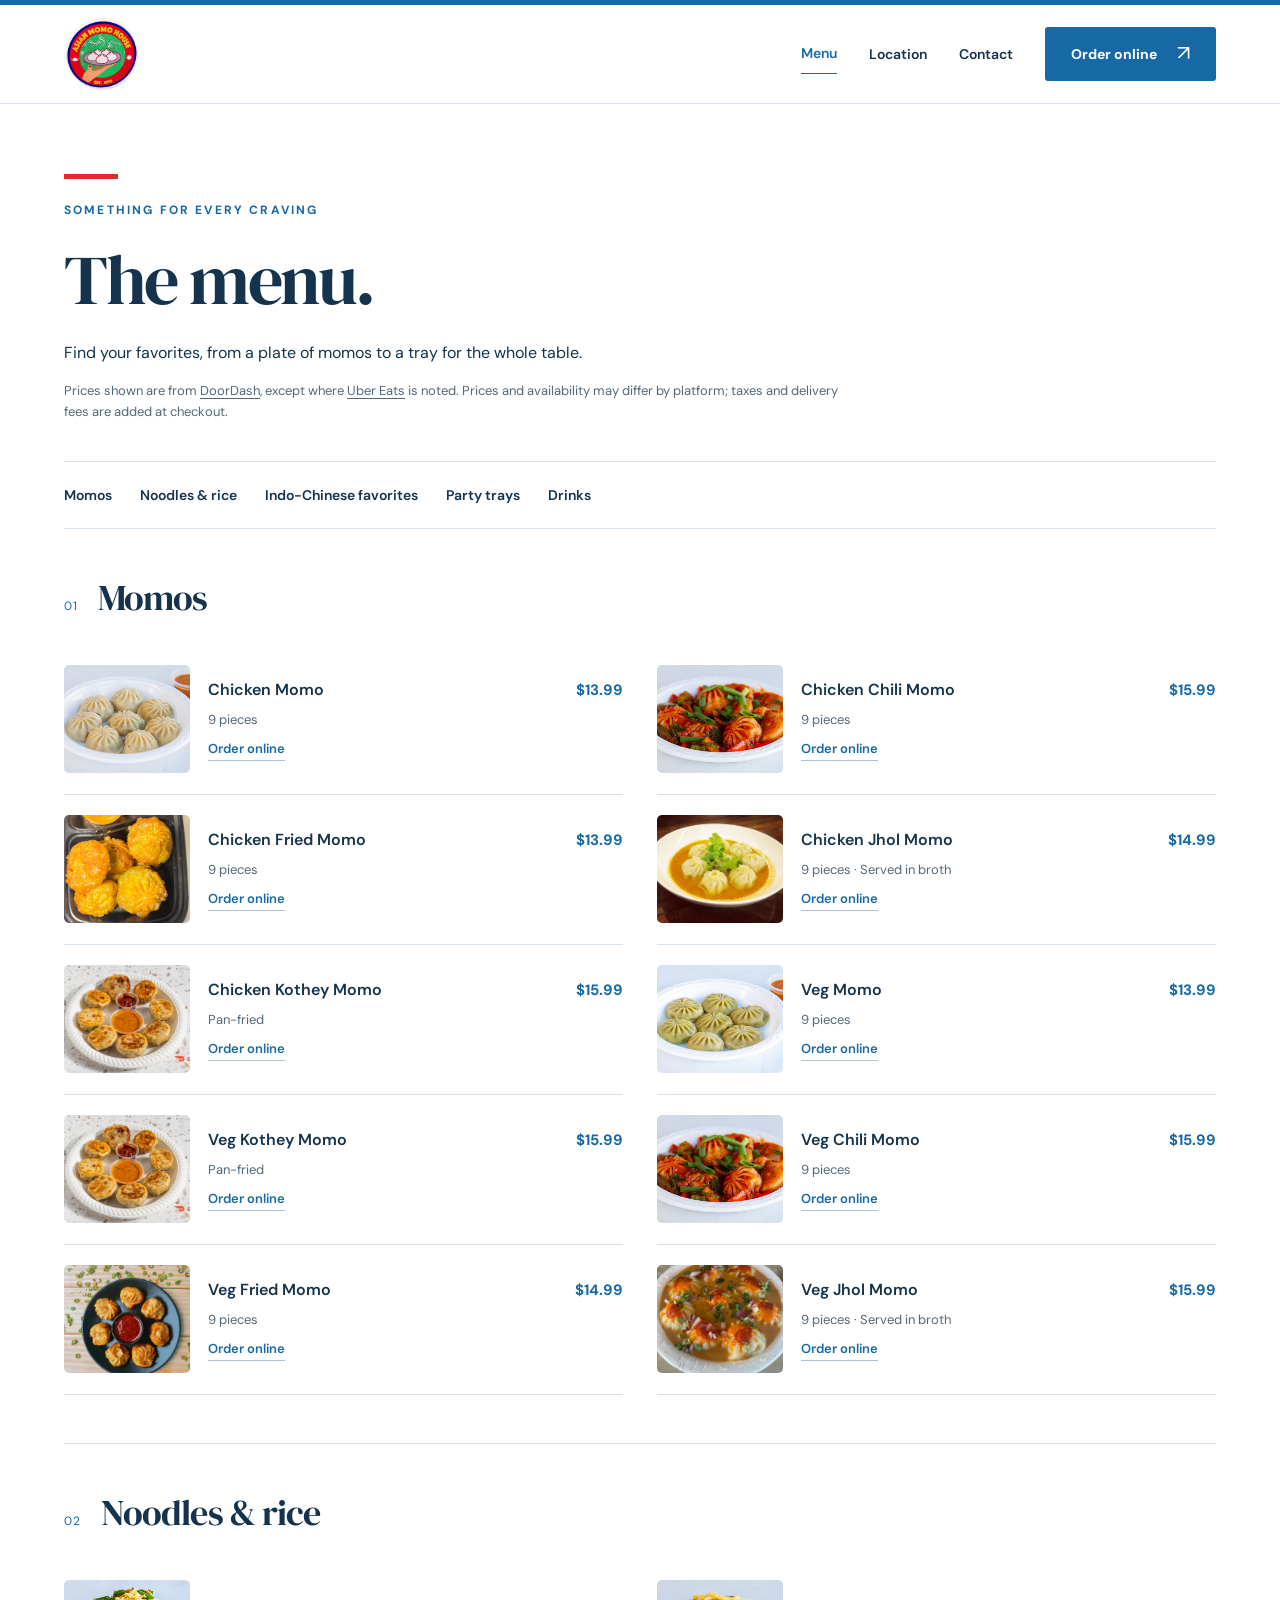
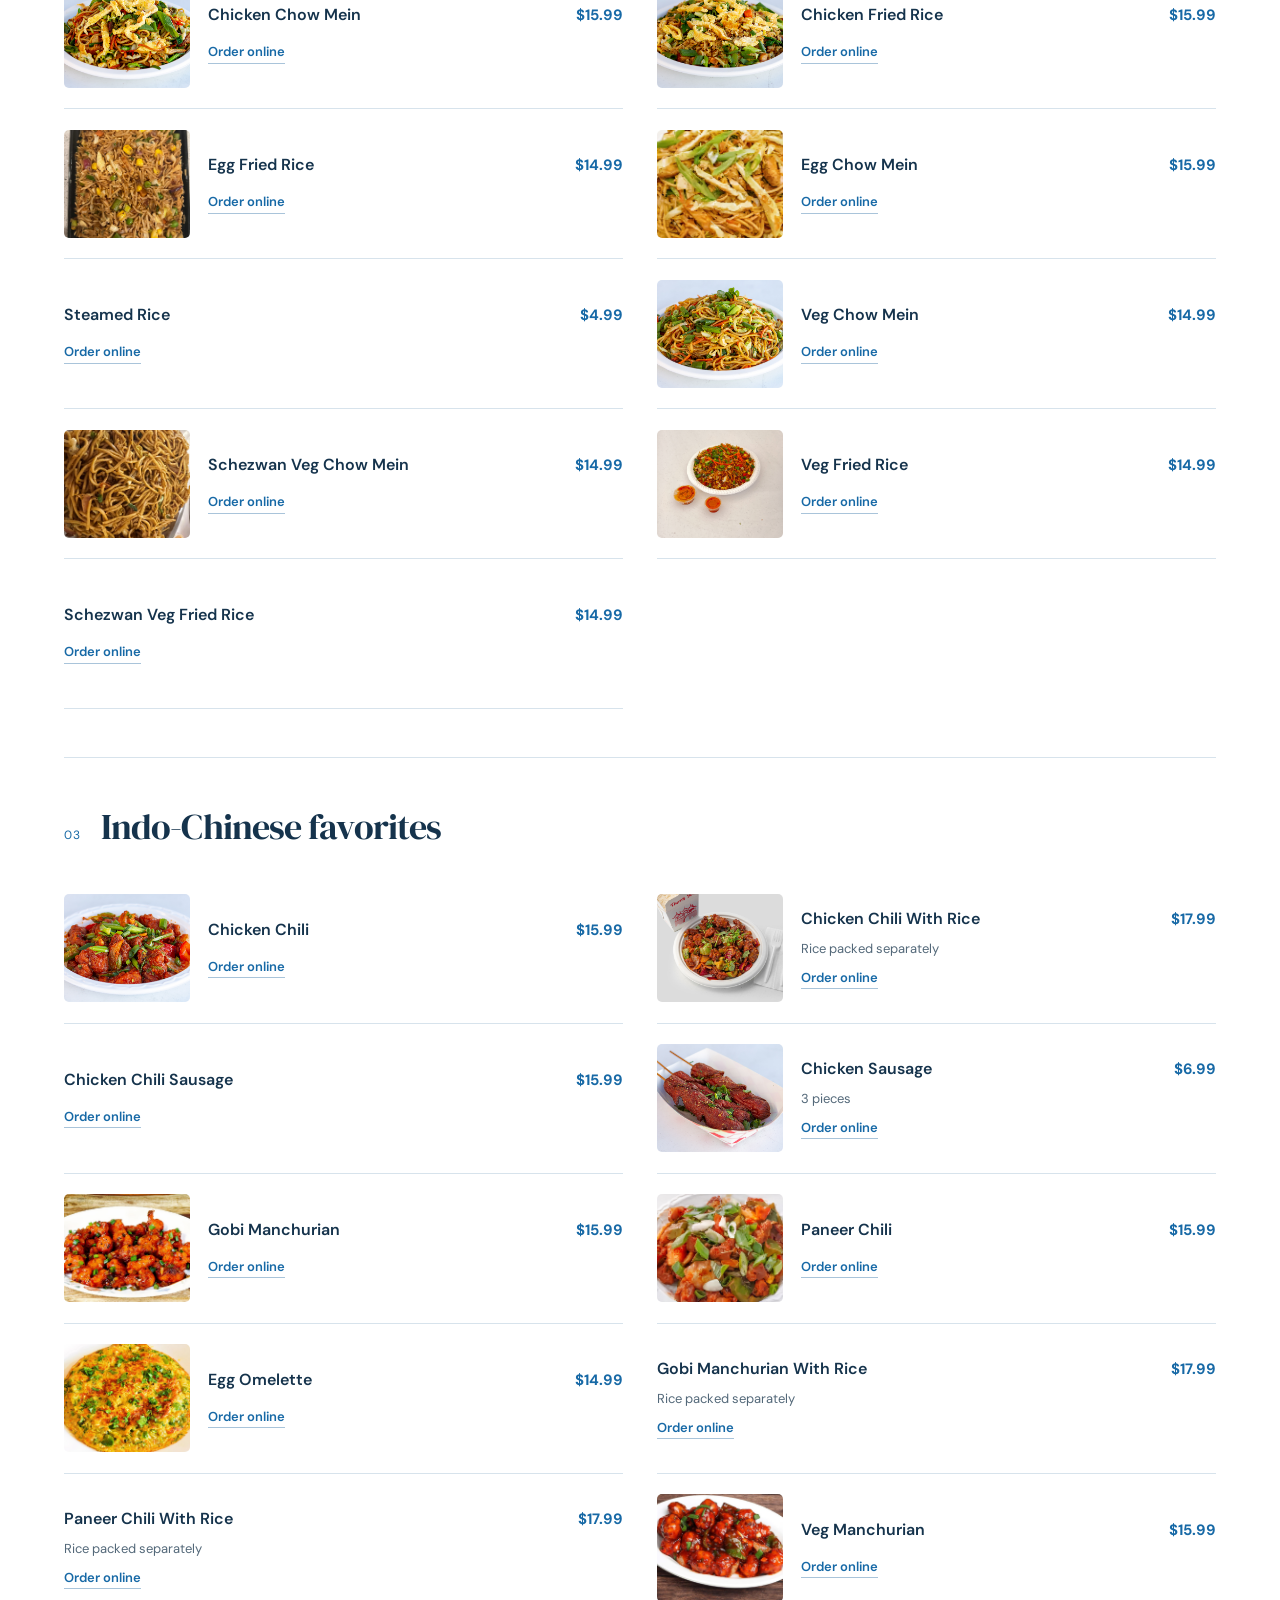
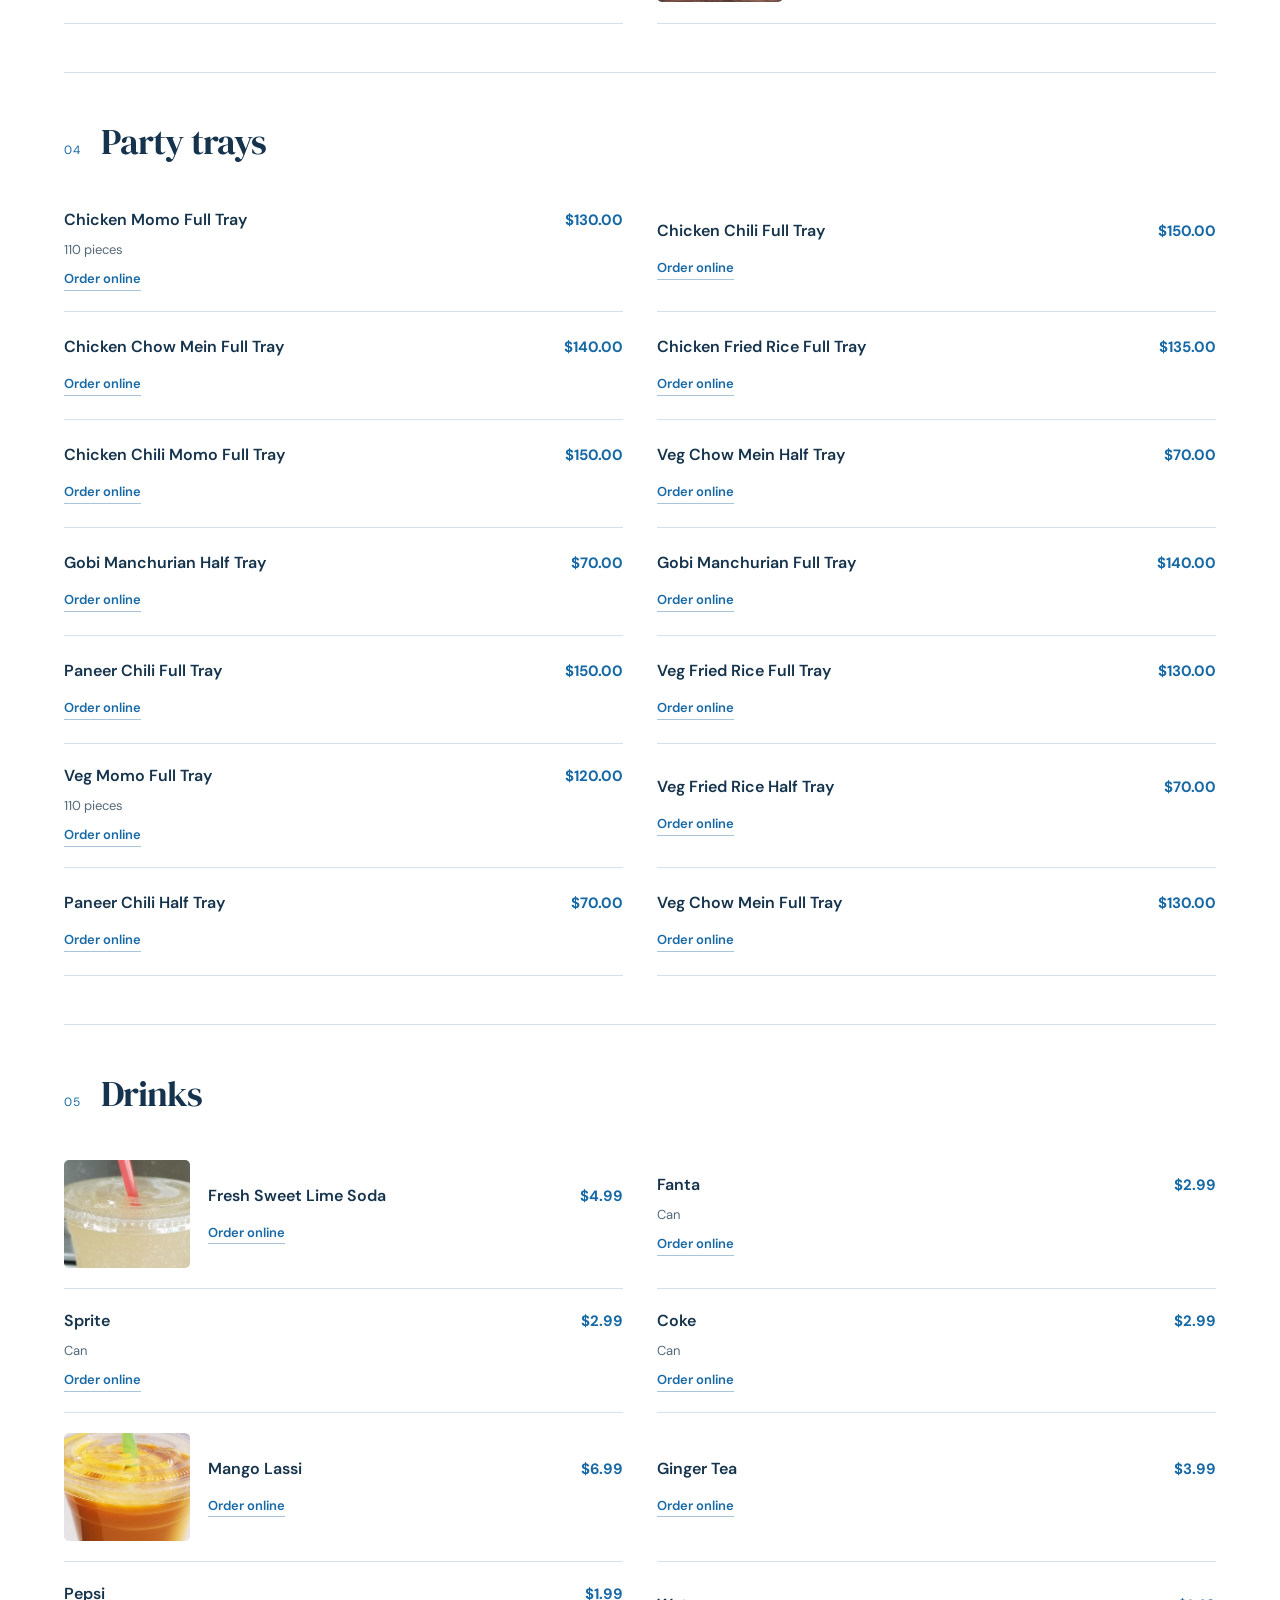
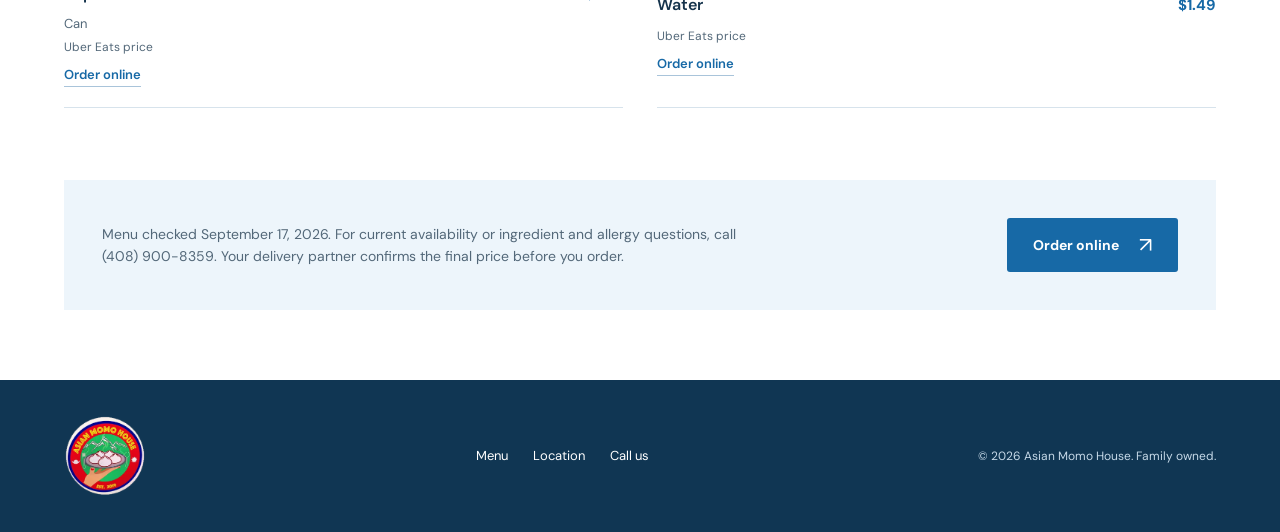
==== menu/index.html @ 11eb4d1e "Add brand logo and customer reviews" ====
<!DOCTYPE html><html lang="en"><head><meta charset="utf-8"><meta name="viewport" content="width=device-width, initial-scale=1"><title>Menu | Asian Momo House, Sunnyvale</title><meta name="description" content="Explore our momo, chow mein, fried rice, and drinks menu. Choose DoorDash or Uber Eats for current prices and delivery from Asian Momo House."><meta name="theme-color" content="#1769a6"><link rel="canonical" href="https://eakraj10.github.io/menu/"><link rel="icon" href="/assets/asian-momo-house-logo.png" type="image/png"><link rel="preconnect" href="https://fonts.googleapis.com"><link rel="preconnect" href="https://fonts.gstatic.com" crossorigin><link rel="stylesheet" href="/styles.css"><meta property="og:title" content="Menu | Asian Momo House, Sunnyvale"><meta property="og:description" content="Explore our momo, chow mein, fried rice, and drinks menu. Choose DoorDash or Uber Eats for current prices and delivery from Asian Momo House."><meta property="og:type" content="website"><meta property="og:url" content="https://eakraj10.github.io/menu/"><script type="application/ld+json">{"@context": "https://schema.org", "@type": "FoodEstablishment", "name": "Asian Momo House", "url": "https://eakraj10.github.io", "logo": "https://eakraj10.github.io/assets/asian-momo-house-logo.png", "telephone": "+1-408-900-8359", "servesCuisine": ["Nepalese", "Indo-Chinese"], "address": {"@type": "PostalAddress", "streetAddress": "153 E Fremont Ave", "addressLocality": "Sunnyvale", "addressRegion": "CA", "postalCode": "94087", "addressCountry": "US"}, "hasMenu": "https://eakraj10.github.io/menu/", "openingHoursSpecification": {"@type": "OpeningHoursSpecification", "dayOfWeek": ["Monday", "Tuesday", "Wednesday", "Thursday", "Friday", "Saturday", "Sunday"], "opens": "11:00", "closes": "22:00"}}</script></head><body><a class="skip-link" href="#main">Skip to content</a>
    <header class="site-header"><div class="shell header-inner">
      <a class="brand" href="/" aria-label="Asian Momo House home"><img class="brand-logo" src="/assets/asian-momo-house-logo.png" alt="Asian Momo House logo" width="215" height="215"></a>
      <nav class="nav" aria-label="Main navigation">
        <a href="/menu/" aria-current="page">Menu</a>
        <a href="/#location">Location</a>
        <a href="/#contact">Contact</a>
        <button class="button header-order" type="button" data-order aria-haspopup="dialog">Order online<span class="arrow" aria-hidden="true">↗</span></button>
      </nav>
    </div></header><main id="main" class="shell"><section class="menu-intro"><p class="eyebrow">SOMETHING FOR EVERY CRAVING</p><h1>The menu.</h1><p>Find your favorites, from a plate of momos to a tray for the whole table.</p><p class="menu-pricing-note">Prices shown are from <a href="https://www.doordash.com/en/store/asian-momo-house-sunnyvale-678480/" target="_blank" rel="noopener noreferrer">DoorDash</a>, except where <a href="https://www.ubereats.com/store/asian-momo-house/AxZU5n6cRjyCv6NvXXw7lw" target="_blank" rel="noopener noreferrer">Uber Eats</a> is noted. Prices and availability may differ by platform; taxes and delivery fees are added at checkout.</p></section><nav class="menu-jump" aria-label="Menu categories"><a href="#momos">Momos</a><a href="#noodles">Noodles & rice</a><a href="#more">Indo-Chinese favorites</a><a href="#trays">Party trays</a><a href="#drinks">Drinks</a></nav><section class="menu-section menu-section-momos" id="momos" aria-labelledby="heading-momos"><div class="menu-section-header"><span>01</span><h2 id="heading-momos">Momos</h2></div><div class="menu-items"><article class="menu-item"><img class="menu-item-photo" src="/assets/doordash/chicken-momo.jpg" alt="Chicken Momo from Asian Momo House" width="1422" height="800" loading="lazy"><div class="menu-item-copy"><div class="menu-item-top"><h3>Chicken Momo</h3><span class="menu-price">$13.99</span></div><p>9 pieces</p><button class="menu-item-action" type="button" data-order aria-haspopup="dialog" aria-label="Choose delivery for Chicken Momo">Order online</button></div></article><article class="menu-item"><img class="menu-item-photo" src="/assets/doordash/chili-momo.jpg" alt="Chicken Chili Momo from Asian Momo House" width="1422" height="800" loading="lazy"><div class="menu-item-copy"><div class="menu-item-top"><h3>Chicken Chili Momo</h3><span class="menu-price">$15.99</span></div><p>9 pieces</p><button class="menu-item-action" type="button" data-order aria-haspopup="dialog" aria-label="Choose delivery for Chicken Chili Momo">Order online</button></div></article><article class="menu-item"><img class="menu-item-photo" src="/assets/doordash/chicken-fried-momo.jpg" alt="Chicken Fried Momo from Asian Momo House" width="2000" height="1125" loading="lazy"><div class="menu-item-copy"><div class="menu-item-top"><h3>Chicken Fried Momo</h3><span class="menu-price">$13.99</span></div><p>9 pieces</p><button class="menu-item-action" type="button" data-order aria-haspopup="dialog" aria-label="Choose delivery for Chicken Fried Momo">Order online</button></div></article><article class="menu-item"><img class="menu-item-photo" src="/assets/doordash/chicken-jhol-momo.jpg" alt="Chicken Jhol Momo from Asian Momo House" width="1440" height="1025" loading="lazy"><div class="menu-item-copy"><div class="menu-item-top"><h3>Chicken Jhol Momo</h3><span class="menu-price">$14.99</span></div><p>9 pieces · Served in broth</p><button class="menu-item-action" type="button" data-order aria-haspopup="dialog" aria-label="Choose delivery for Chicken Jhol Momo">Order online</button></div></article><article class="menu-item"><img class="menu-item-photo" src="/assets/doordash/chicken-kothey-momo.jpg" alt="Chicken Kothey Momo from Asian Momo House" width="2000" height="1125" loading="lazy"><div class="menu-item-copy"><div class="menu-item-top"><h3>Chicken Kothey Momo</h3><span class="menu-price">$15.99</span></div><p>Pan-fried</p><button class="menu-item-action" type="button" data-order aria-haspopup="dialog" aria-label="Choose delivery for Chicken Kothey Momo">Order online</button></div></article><article class="menu-item"><img class="menu-item-photo" src="/assets/doordash/veg-momo.jpg" alt="Veg Momo from Asian Momo House" width="1422" height="800" loading="lazy"><div class="menu-item-copy"><div class="menu-item-top"><h3>Veg Momo</h3><span class="menu-price">$13.99</span></div><p>9 pieces</p><button class="menu-item-action" type="button" data-order aria-haspopup="dialog" aria-label="Choose delivery for Veg Momo">Order online</button></div></article><article class="menu-item"><img class="menu-item-photo" src="/assets/doordash/veg-kothey-momo.jpg" alt="Veg Kothey Momo from Asian Momo House" width="2000" height="1125" loading="lazy"><div class="menu-item-copy"><div class="menu-item-top"><h3>Veg Kothey Momo</h3><span class="menu-price">$15.99</span></div><p>Pan-fried</p><button class="menu-item-action" type="button" data-order aria-haspopup="dialog" aria-label="Choose delivery for Veg Kothey Momo">Order online</button></div></article><article class="menu-item"><img class="menu-item-photo" src="/assets/doordash/chili-momo.jpg" alt="Veg Chili Momo from Asian Momo House" width="1422" height="800" loading="lazy"><div class="menu-item-copy"><div class="menu-item-top"><h3>Veg Chili Momo</h3><span class="menu-price">$15.99</span></div><p>9 pieces</p><button class="menu-item-action" type="button" data-order aria-haspopup="dialog" aria-label="Choose delivery for Veg Chili Momo">Order online</button></div></article><article class="menu-item"><img class="menu-item-photo" src="/assets/doordash/veg-fried-momo.png" alt="Veg Fried Momo from Asian Momo House" width="666" height="666" loading="lazy"><div class="menu-item-copy"><div class="menu-item-top"><h3>Veg Fried Momo</h3><span class="menu-price">$14.99</span></div><p>9 pieces</p><button class="menu-item-action" type="button" data-order aria-haspopup="dialog" aria-label="Choose delivery for Veg Fried Momo">Order online</button></div></article><article class="menu-item"><img class="menu-item-photo" src="/assets/doordash/veg-jhol-momo.jpg" alt="Veg Jhol Momo from Asian Momo House" width="600" height="600" loading="lazy"><div class="menu-item-copy"><div class="menu-item-top"><h3>Veg Jhol Momo</h3><span class="menu-price">$15.99</span></div><p>9 pieces · Served in broth</p><button class="menu-item-action" type="button" data-order aria-haspopup="dialog" aria-label="Choose delivery for Veg Jhol Momo">Order online</button></div></article></div></section><section class="menu-section menu-section-noodles" id="noodles" aria-labelledby="heading-noodles"><div class="menu-section-header"><span>02</span><h2 id="heading-noodles">Noodles & rice</h2></div><div class="menu-items"><article class="menu-item"><img class="menu-item-photo" src="/assets/doordash/chicken-chow-mein.jpg" alt="Chicken Chow Mein from Asian Momo House" width="1422" height="800" loading="lazy"><div class="menu-item-copy"><div class="menu-item-top"><h3>Chicken Chow Mein</h3><span class="menu-price">$15.99</span></div><button class="menu-item-action" type="button" data-order aria-haspopup="dialog" aria-label="Choose delivery for Chicken Chow Mein">Order online</button></div></article><article class="menu-item"><img class="menu-item-photo" src="/assets/doordash/chicken-fried-rice.jpg" alt="Chicken Fried Rice from Asian Momo House" width="1422" height="800" loading="lazy"><div class="menu-item-copy"><div class="menu-item-top"><h3>Chicken Fried Rice</h3><span class="menu-price">$15.99</span></div><button class="menu-item-action" type="button" data-order aria-haspopup="dialog" aria-label="Choose delivery for Chicken Fried Rice">Order online</button></div></article><article class="menu-item"><img class="menu-item-photo" src="/assets/doordash/egg-fried-rice.jpg" alt="Egg Fried Rice from Asian Momo House" width="4500" height="6000" loading="lazy"><div class="menu-item-copy"><div class="menu-item-top"><h3>Egg Fried Rice</h3><span class="menu-price">$14.99</span></div><button class="menu-item-action" type="button" data-order aria-haspopup="dialog" aria-label="Choose delivery for Egg Fried Rice">Order online</button></div></article><article class="menu-item"><img class="menu-item-photo" src="/assets/doordash/egg-chowmein.jpg" alt="Egg Chow Mein from Asian Momo House" width="1605" height="900" loading="lazy"><div class="menu-item-copy"><div class="menu-item-top"><h3>Egg Chow Mein</h3><span class="menu-price">$15.99</span></div><button class="menu-item-action" type="button" data-order aria-haspopup="dialog" aria-label="Choose delivery for Egg Chow Mein">Order online</button></div></article><article class="menu-item"><div class="menu-item-copy"><div class="menu-item-top"><h3>Steamed Rice</h3><span class="menu-price">$4.99</span></div><button class="menu-item-action" type="button" data-order aria-haspopup="dialog" aria-label="Choose delivery for Steamed Rice">Order online</button></div></article><article class="menu-item"><img class="menu-item-photo" src="/assets/doordash/veg-chow-mein.jpg" alt="Veg Chow Mein from Asian Momo House" width="1422" height="800" loading="lazy"><div class="menu-item-copy"><div class="menu-item-top"><h3>Veg Chow Mein</h3><span class="menu-price">$14.99</span></div><button class="menu-item-action" type="button" data-order aria-haspopup="dialog" aria-label="Choose delivery for Veg Chow Mein">Order online</button></div></article><article class="menu-item"><img class="menu-item-photo" src="/assets/doordash/schezwan-veg-chowmein.jpg" alt="Schezwan Veg Chow Mein from Asian Momo House" width="4500" height="6000" loading="lazy"><div class="menu-item-copy"><div class="menu-item-top"><h3>Schezwan Veg Chow Mein</h3><span class="menu-price">$14.99</span></div><button class="menu-item-action" type="button" data-order aria-haspopup="dialog" aria-label="Choose delivery for Schezwan Veg Chow Mein">Order online</button></div></article><article class="menu-item"><img class="menu-item-photo" src="/assets/doordash/veg-fried-rice.jpg" alt="Veg Fried Rice from Asian Momo House" width="1500" height="2000" loading="lazy"><div class="menu-item-copy"><div class="menu-item-top"><h3>Veg Fried Rice</h3><span class="menu-price">$14.99</span></div><button class="menu-item-action" type="button" data-order aria-haspopup="dialog" aria-label="Choose delivery for Veg Fried Rice">Order online</button></div></article><article class="menu-item"><div class="menu-item-copy"><div class="menu-item-top"><h3>Schezwan Veg Fried Rice</h3><span class="menu-price">$14.99</span></div><button class="menu-item-action" type="button" data-order aria-haspopup="dialog" aria-label="Choose delivery for Schezwan Veg Fried Rice">Order online</button></div></article></div></section><section class="menu-section menu-section-more" id="more" aria-labelledby="heading-more"><div class="menu-section-header"><span>03</span><h2 id="heading-more">Indo-Chinese favorites</h2></div><div class="menu-items"><article class="menu-item"><img class="menu-item-photo" src="/assets/doordash/chicken-chilli.jpg" alt="Chicken Chili from Asian Momo House" width="1422" height="800" loading="lazy"><div class="menu-item-copy"><div class="menu-item-top"><h3>Chicken Chili</h3><span class="menu-price">$15.99</span></div><button class="menu-item-action" type="button" data-order aria-haspopup="dialog" aria-label="Choose delivery for Chicken Chili">Order online</button></div></article><article class="menu-item"><img class="menu-item-photo" src="/assets/doordash/chicken-chili-with-rice.jpg" alt="Chicken Chili With Rice from Asian Momo House" width="2000" height="1501" loading="lazy"><div class="menu-item-copy"><div class="menu-item-top"><h3>Chicken Chili With Rice</h3><span class="menu-price">$17.99</span></div><p>Rice packed separately</p><button class="menu-item-action" type="button" data-order aria-haspopup="dialog" aria-label="Choose delivery for Chicken Chili With Rice">Order online</button></div></article><article class="menu-item"><div class="menu-item-copy"><div class="menu-item-top"><h3>Chicken Chili Sausage</h3><span class="menu-price">$15.99</span></div><button class="menu-item-action" type="button" data-order aria-haspopup="dialog" aria-label="Choose delivery for Chicken Chili Sausage">Order online</button></div></article><article class="menu-item"><img class="menu-item-photo" src="/assets/doordash/chicken-sausage.jpg" alt="Chicken Sausage from Asian Momo House" width="1422" height="800" loading="lazy"><div class="menu-item-copy"><div class="menu-item-top"><h3>Chicken Sausage</h3><span class="menu-price">$6.99</span></div><p>3 pieces</p><button class="menu-item-action" type="button" data-order aria-haspopup="dialog" aria-label="Choose delivery for Chicken Sausage">Order online</button></div></article><article class="menu-item"><img class="menu-item-photo" src="/assets/doordash/gobi-manchurian.jpg" alt="Gobi Manchurian from Asian Momo House" width="1600" height="900" loading="lazy"><div class="menu-item-copy"><div class="menu-item-top"><h3>Gobi Manchurian</h3><span class="menu-price">$15.99</span></div><button class="menu-item-action" type="button" data-order aria-haspopup="dialog" aria-label="Choose delivery for Gobi Manchurian">Order online</button></div></article><article class="menu-item"><img class="menu-item-photo" src="/assets/doordash/paneer-chili.jpg" alt="Paneer Chili from Asian Momo House" width="1605" height="900" loading="lazy"><div class="menu-item-copy"><div class="menu-item-top"><h3>Paneer Chili</h3><span class="menu-price">$15.99</span></div><button class="menu-item-action" type="button" data-order aria-haspopup="dialog" aria-label="Choose delivery for Paneer Chili">Order online</button></div></article><article class="menu-item"><img class="menu-item-photo" src="/assets/doordash/egg-omelette.jpg" alt="Egg Omelette from Asian Momo House" width="1603" height="900" loading="lazy"><div class="menu-item-copy"><div class="menu-item-top"><h3>Egg Omelette</h3><span class="menu-price">$14.99</span></div><button class="menu-item-action" type="button" data-order aria-haspopup="dialog" aria-label="Choose delivery for Egg Omelette">Order online</button></div></article><article class="menu-item"><div class="menu-item-copy"><div class="menu-item-top"><h3>Gobi Manchurian With Rice</h3><span class="menu-price">$17.99</span></div><p>Rice packed separately</p><button class="menu-item-action" type="button" data-order aria-haspopup="dialog" aria-label="Choose delivery for Gobi Manchurian With Rice">Order online</button></div></article><article class="menu-item"><div class="menu-item-copy"><div class="menu-item-top"><h3>Paneer Chili With Rice</h3><span class="menu-price">$17.99</span></div><p>Rice packed separately</p><button class="menu-item-action" type="button" data-order aria-haspopup="dialog" aria-label="Choose delivery for Paneer Chili With Rice">Order online</button></div></article><article class="menu-item"><img class="menu-item-photo" src="/assets/doordash/veg-manchurian.jpg" alt="Veg Manchurian from Asian Momo House" width="1600" height="900" loading="lazy"><div class="menu-item-copy"><div class="menu-item-top"><h3>Veg Manchurian</h3><span class="menu-price">$15.99</span></div><button class="menu-item-action" type="button" data-order aria-haspopup="dialog" aria-label="Choose delivery for Veg Manchurian">Order online</button></div></article></div></section><section class="menu-section menu-section-trays" id="trays" aria-labelledby="heading-trays"><div class="menu-section-header"><span>04</span><h2 id="heading-trays">Party trays</h2></div><div class="menu-items"><article class="menu-item"><div class="menu-item-copy"><div class="menu-item-top"><h3>Chicken Momo Full Tray</h3><span class="menu-price">$130.00</span></div><p>110 pieces</p><button class="menu-item-action" type="button" data-order aria-haspopup="dialog" aria-label="Choose delivery for Chicken Momo Full Tray">Order online</button></div></article><article class="menu-item"><div class="menu-item-copy"><div class="menu-item-top"><h3>Chicken Chili Full Tray</h3><span class="menu-price">$150.00</span></div><button class="menu-item-action" type="button" data-order aria-haspopup="dialog" aria-label="Choose delivery for Chicken Chili Full Tray">Order online</button></div></article><article class="menu-item"><div class="menu-item-copy"><div class="menu-item-top"><h3>Chicken Chow Mein Full Tray</h3><span class="menu-price">$140.00</span></div><button class="menu-item-action" type="button" data-order aria-haspopup="dialog" aria-label="Choose delivery for Chicken Chow Mein Full Tray">Order online</button></div></article><article class="menu-item"><div class="menu-item-copy"><div class="menu-item-top"><h3>Chicken Fried Rice Full Tray</h3><span class="menu-price">$135.00</span></div><button class="menu-item-action" type="button" data-order aria-haspopup="dialog" aria-label="Choose delivery for Chicken Fried Rice Full Tray">Order online</button></div></article><article class="menu-item"><div class="menu-item-copy"><div class="menu-item-top"><h3>Chicken Chili Momo Full Tray</h3><span class="menu-price">$150.00</span></div><button class="menu-item-action" type="button" data-order aria-haspopup="dialog" aria-label="Choose delivery for Chicken Chili Momo Full Tray">Order online</button></div></article><article class="menu-item"><div class="menu-item-copy"><div class="menu-item-top"><h3>Veg Chow Mein Half Tray</h3><span class="menu-price">$70.00</span></div><button class="menu-item-action" type="button" data-order aria-haspopup="dialog" aria-label="Choose delivery for Veg Chow Mein Half Tray">Order online</button></div></article><article class="menu-item"><div class="menu-item-copy"><div class="menu-item-top"><h3>Gobi Manchurian Half Tray</h3><span class="menu-price">$70.00</span></div><button class="menu-item-action" type="button" data-order aria-haspopup="dialog" aria-label="Choose delivery for Gobi Manchurian Half Tray">Order online</button></div></article><article class="menu-item"><div class="menu-item-copy"><div class="menu-item-top"><h3>Gobi Manchurian Full Tray</h3><span class="menu-price">$140.00</span></div><button class="menu-item-action" type="button" data-order aria-haspopup="dialog" aria-label="Choose delivery for Gobi Manchurian Full Tray">Order online</button></div></article><article class="menu-item"><div class="menu-item-copy"><div class="menu-item-top"><h3>Paneer Chili Full Tray</h3><span class="menu-price">$150.00</span></div><button class="menu-item-action" type="button" data-order aria-haspopup="dialog" aria-label="Choose delivery for Paneer Chili Full Tray">Order online</button></div></article><article class="menu-item"><div class="menu-item-copy"><div class="menu-item-top"><h3>Veg Fried Rice Full Tray</h3><span class="menu-price">$130.00</span></div><button class="menu-item-action" type="button" data-order aria-haspopup="dialog" aria-label="Choose delivery for Veg Fried Rice Full Tray">Order online</button></div></article><article class="menu-item"><div class="menu-item-copy"><div class="menu-item-top"><h3>Veg Momo Full Tray</h3><span class="menu-price">$120.00</span></div><p>110 pieces</p><button class="menu-item-action" type="button" data-order aria-haspopup="dialog" aria-label="Choose delivery for Veg Momo Full Tray">Order online</button></div></article><article class="menu-item"><div class="menu-item-copy"><div class="menu-item-top"><h3>Veg Fried Rice Half Tray</h3><span class="menu-price">$70.00</span></div><button class="menu-item-action" type="button" data-order aria-haspopup="dialog" aria-label="Choose delivery for Veg Fried Rice Half Tray">Order online</button></div></article><article class="menu-item"><div class="menu-item-copy"><div class="menu-item-top"><h3>Paneer Chili Half Tray</h3><span class="menu-price">$70.00</span></div><button class="menu-item-action" type="button" data-order aria-haspopup="dialog" aria-label="Choose delivery for Paneer Chili Half Tray">Order online</button></div></article><article class="menu-item"><div class="menu-item-copy"><div class="menu-item-top"><h3>Veg Chow Mein Full Tray</h3><span class="menu-price">$130.00</span></div><button class="menu-item-action" type="button" data-order aria-haspopup="dialog" aria-label="Choose delivery for Veg Chow Mein Full Tray">Order online</button></div></article></div></section><section class="menu-section menu-section-drinks" id="drinks" aria-labelledby="heading-drinks"><div class="menu-section-header"><span>05</span><h2 id="heading-drinks">Drinks</h2></div><div class="menu-items"><article class="menu-item"><img class="menu-item-photo" src="/assets/doordash/fresh-sweet-lime-soda.jpg" alt="Fresh Sweet Lime Soda from Asian Momo House" width="1601" height="900" loading="lazy"><div class="menu-item-copy"><div class="menu-item-top"><h3>Fresh Sweet Lime Soda</h3><span class="menu-price">$4.99</span></div><button class="menu-item-action" type="button" data-order aria-haspopup="dialog" aria-label="Choose delivery for Fresh Sweet Lime Soda">Order online</button></div></article><article class="menu-item"><div class="menu-item-copy"><div class="menu-item-top"><h3>Fanta</h3><span class="menu-price">$2.99</span></div><p>Can</p><button class="menu-item-action" type="button" data-order aria-haspopup="dialog" aria-label="Choose delivery for Fanta">Order online</button></div></article><article class="menu-item"><div class="menu-item-copy"><div class="menu-item-top"><h3>Sprite</h3><span class="menu-price">$2.99</span></div><p>Can</p><button class="menu-item-action" type="button" data-order aria-haspopup="dialog" aria-label="Choose delivery for Sprite">Order online</button></div></article><article class="menu-item"><div class="menu-item-copy"><div class="menu-item-top"><h3>Coke</h3><span class="menu-price">$2.99</span></div><p>Can</p><button class="menu-item-action" type="button" data-order aria-haspopup="dialog" aria-label="Choose delivery for Coke">Order online</button></div></article><article class="menu-item"><img class="menu-item-photo" src="/assets/doordash/mango-lassi.jpg" alt="Mango Lassi from Asian Momo House" width="1620" height="900" loading="lazy"><div class="menu-item-copy"><div class="menu-item-top"><h3>Mango Lassi</h3><span class="menu-price">$6.99</span></div><button class="menu-item-action" type="button" data-order aria-haspopup="dialog" aria-label="Choose delivery for Mango Lassi">Order online</button></div></article><article class="menu-item"><div class="menu-item-copy"><div class="menu-item-top"><h3>Ginger Tea</h3><span class="menu-price">$3.99</span></div><button class="menu-item-action" type="button" data-order aria-haspopup="dialog" aria-label="Choose delivery for Ginger Tea">Order online</button></div></article><article class="menu-item"><div class="menu-item-copy"><div class="menu-item-top"><h3>Pepsi</h3><span class="menu-price">$1.99</span></div><p>Can</p><span class="menu-source">Uber Eats price</span><button class="menu-item-action" type="button" data-order aria-haspopup="dialog" aria-label="Choose delivery for Pepsi">Order online</button></div></article><article class="menu-item"><div class="menu-item-copy"><div class="menu-item-top"><h3>Water</h3><span class="menu-price">$1.49</span></div><span class="menu-source">Uber Eats price</span><button class="menu-item-action" type="button" data-order aria-haspopup="dialog" aria-label="Choose delivery for Water">Order online</button></div></article></div></section><div class="menu-bottom"><p>Menu checked September 17, 2026. For current availability or ingredient and allergy questions, call <a href="tel:+14089008359">(408) 900-8359</a>. Your delivery partner confirms the final price before you order.</p><button class="button " type="button" data-order aria-haspopup="dialog">Order online<span class="arrow" aria-hidden="true">↗</span></button></div></main><footer class="footer"><div class="shell footer-inner"><a class="brand" href="/" aria-label="Asian Momo House home"><img class="brand-logo" src="/assets/asian-momo-house-logo.png" alt="Asian Momo House logo" width="215" height="215"></a><nav class="footer-links" aria-label="Footer"><a href="/menu/">Menu</a><a href="/#location">Location</a><a href="tel:+14089008359">Call us</a></nav><p>© 2026 Asian Momo House. Family owned.</p></div></footer>
    <dialog class="modal" id="order-dialog" aria-labelledby="order-title" aria-describedby="order-description">
      <button class="modal-close" data-close type="button" aria-label="Close ordering options">×</button>
      <p class="eyebrow">ASIAN MOMO HOUSE · SUNNYVALE</p><h2 id="order-title">Order online</h2>
      <p id="order-description">Choose your delivery partner to browse prices and place your order.</p>
      <a class="provider doordash" href="https://www.doordash.com/en/store/asian-momo-house-sunnyvale-678480/" target="_blank" rel="noopener noreferrer" aria-label="Order Asian Momo House on DoorDash, opens in a new tab"><span>DoorDash</span><span class="arrow" aria-hidden="true">↗</span></a>
      <a class="provider uber" href="https://www.ubereats.com/store/asian-momo-house/AxZU5n6cRjyCv6NvXXw7lw" target="_blank" rel="noopener noreferrer" aria-label="Order Asian Momo House on Uber Eats, opens in a new tab"><span>Uber <span class="eats">Eats</span></span><span class="arrow" aria-hidden="true">↗</span></a>
      <p class="modal-note">Delivery area, hours, prices, and availability are set on each platform. Opens in a new tab.</p>
    </dialog>
    <noscript><p class="nojs-order">Order directly on <a href="https://www.doordash.com/en/store/asian-momo-house-sunnyvale-678480/">DoorDash</a> or <a href="https://www.ubereats.com/store/asian-momo-house/AxZU5n6cRjyCv6NvXXw7lw">Uber Eats</a>.</p></noscript><script src="/site.js" defer></script></body></html>
---- styles.css ----
@import url('https://fonts.googleapis.com/css2?family=DM+Sans:wght@400;500;600;700&family=DM+Serif+Display:ital@0;1&display=swap');
:root{--paper:#ffffff;--ink:#15334c;--muted:#536879;--red:#1769a6;--red-dark:#104b7a;--line:#d7e3ec;--cream:#edf5fb;--accent:#d92d2b;--display:'DM Serif Display',Georgia,serif;--body:'DM Sans',Arial,sans-serif;color-scheme:light}*{box-sizing:border-box}html{scroll-behavior:smooth;scroll-padding-top:110px}body{margin:0;background:var(--paper);color:var(--ink);font-family:var(--body);font-size:16px;line-height:1.6}button,a{-webkit-tap-highlight-color:transparent}a{color:inherit;text-decoration:none}button{font:inherit;cursor:pointer}img{display:block;width:100%;height:100%;object-fit:cover}button:focus-visible,a:focus-visible{outline:3px solid #f0443e;outline-offset:5px}::selection{background:#cee8fc;color:var(--ink)}.skip-link{position:fixed;left:16px;top:-100px;z-index:100;background:var(--paper);padding:12px}.skip-link:focus{top:12px}.shell{max-width:1320px;margin:auto;padding:0 64px}.site-header{position:sticky;top:0;z-index:20;background:rgba(255,255,255,.98);border-bottom:1px solid var(--line)}.header-inner{height:98px;display:flex;align-items:center;justify-content:space-between;gap:32px}.brand{display:flex;flex-direction:column;line-height:1.05;flex-shrink:0}.brand-top{font-size:13px;font-weight:700;letter-spacing:.3em;color:var(--red)}.brand-bottom{font-family:var(--display);font-size:29px;letter-spacing:-.035em;margin-top:5px}.nav{display:flex;align-items:center;gap:32px;font-size:14px;font-weight:600}.nav a{padding:8px 0}.nav a[aria-current=page]{color:var(--red);border-bottom:1px solid var(--red)}.button{display:inline-flex;align-items:center;justify-content:center;gap:20px;border:1px solid transparent;padding:15px 25px;min-height:52px;background:var(--red);color:#fff;border-radius:3px;font-size:14px;font-weight:700;transition:background .2s,transform .2s;white-space:nowrap}.button:hover{background:var(--red-dark);transform:translateY(-1px)}.button-outline{background:transparent;border-color:var(--ink);color:var(--ink)}.button-outline:hover{background:var(--ink);color:#fff}.arrow{font-size:21px;font-weight:400;line-height:1}.eyebrow{text-transform:uppercase;font-size:12px;font-weight:700;letter-spacing:.18em;color:var(--red);margin:0 0 22px}.hero{display:grid;grid-template-columns:1fr 1.05fr;min-height:660px;gap:55px;padding-top:55px;padding-bottom:55px;align-items:center}.hero-copy{padding:25px 0}.hero h1{font-family:var(--display);font-size:clamp(52px,5.6vw,79px);line-height:1.06;font-weight:400;letter-spacing:-.035em;margin:0 0 28px}.hero h1 em{color:var(--accent);font-weight:400}.intro{color:var(--muted);max-width:390px;font-size:17px;line-height:1.8;margin:0 0 30px}.actions{display:flex;gap:12px;flex-wrap:wrap}.hero-note{margin-top:35px;font-size:13px;letter-spacing:.015em;color:var(--muted);display:flex;gap:14px;align-items:center}.hero-note:before{content:'';height:1px;width:34px;background:var(--red)}.hero-image{height:555px;position:relative;border-radius:130px 3px 3px 3px;overflow:hidden;background:#e8f0f7}.hero-image img{object-position:center}.photo-caption{position:absolute;bottom:0;left:0;right:0;color:white;padding:60px 30px 25px;background:linear-gradient(transparent,rgba(0,0,0,.7));display:flex;align-items:end;justify-content:space-between}.photo-caption span:first-child{font-family:var(--display);font-size:25px}.photo-caption span:last-child{font-size:11px;letter-spacing:.13em;text-transform:uppercase}.ribbon{background:var(--red);color:var(--paper);display:flex;justify-content:center;gap:47px;align-items:center;padding:20px 30px;font-size:12px;font-weight:600;text-transform:uppercase;letter-spacing:.17em}.ribbon .separator{opacity:.6;font-size:17px}.section{padding-top:88px;padding-bottom:88px}.section-head{display:flex;justify-content:space-between;align-items:end;gap:25px;margin-bottom:35px}.section-head .eyebrow{margin-bottom:12px}h2{font-family:var(--display);font-size:45px;line-height:1.15;font-weight:400;letter-spacing:-.025em;margin:0}.text-link{font-size:14px;font-weight:700;display:inline-flex;align-items:center;gap:18px;border-bottom:1px solid var(--ink);padding-bottom:7px;white-space:nowrap}.dish-grid{display:grid;grid-template-columns:repeat(3,1fr);gap:27px}.dish-photo{height:285px;background:var(--cream);border-radius:3px;overflow:hidden}.dish-photo img{transition:transform .4s}.dish:hover .dish-photo img{transform:scale(1.035)}.dish h3{font-family:var(--display);font-size:27px;font-weight:400;margin:20px 0 7px;line-height:1.2}.dish p{font-size:14px;color:var(--muted);line-height:1.75;margin:0;max-width:330px}.about-strip{background:var(--cream);border-top:1px solid var(--line);border-bottom:1px solid var(--line)}.about-inner{display:grid;grid-template-columns:1fr 1fr;gap:100px;align-items:center;padding-top:66px;padding-bottom:66px}.about-inner h2{max-width:450px}.about-inner p{color:var(--muted);font-size:17px;line-height:1.9;margin:0}.visit{display:grid;grid-template-columns:1fr 1fr;gap:100px}.visit h2{margin-bottom:25px}.visit p{color:var(--muted);margin:0 0 24px}.visit address{font-style:normal;font-size:22px;line-height:1.65;margin-bottom:22px}.order-block{border-left:1px solid var(--line);padding-left:70px}.order-block .button{margin-top:4px}.footer{border-top:1px solid var(--line);padding-top:35px;padding-bottom:35px}.footer-inner{display:flex;justify-content:space-between;align-items:center;gap:20px}.footer p{font-size:12px;color:var(--muted);margin:0}.footer-links{display:flex;gap:25px;font-size:13px}.menu-intro{padding-top:70px;padding-bottom:38px}.menu-intro h1{font-family:var(--display);font-size:70px;font-weight:400;line-height:1.08;letter-spacing:-.035em;margin:0 0 22px}.menu-intro p:last-child{color:var(--muted);max-width:600px;margin-bottom:0}.menu-jump{display:flex;gap:28px;padding:22px 0;border-top:1px solid var(--line);border-bottom:1px solid var(--line);font-size:14px;font-weight:600;overflow-x:auto}.menu-jump a{white-space:nowrap}.menu-jump a:hover{color:var(--red)}.menu-section{padding:48px 0}.menu-section+.menu-section{border-top:1px solid var(--line)}.menu-section-header{display:flex;gap:20px;align-items:baseline;margin-bottom:26px}.menu-section-header span{font-size:12px;letter-spacing:.08em;color:var(--red)}.menu-section h2{font-size:36px}.menu-items{display:grid;grid-template-columns:1fr 1fr;column-gap:40px;row-gap:0}.menu-item{border-bottom:1px solid var(--line);padding:20px 0}.menu-item h3{font-size:18px;line-height:1.45;font-weight:600;margin:0 0 7px}.menu-item p{margin:0;color:var(--muted);font-size:14px;line-height:1.7}.menu-bottom{background:var(--cream);padding:38px;margin-top:24px;margin-bottom:70px;display:flex;align-items:center;justify-content:space-between;gap:24px}.menu-bottom p{color:var(--muted);font-size:14px;max-width:640px;margin:0}.modal{width:min(510px,calc(100% - 32px));border:0;border-radius:8px;padding:44px;background:var(--paper);box-shadow:0 25px 90px #0005;color:var(--ink)}.modal::backdrop{background:#171511ab;backdrop-filter:blur(4px)}.modal h2{font-size:37px;margin:10px 0 14px}.modal p{color:var(--muted);font-size:15px;margin:0 0 24px}.modal .eyebrow{font-size:11px;color:var(--red);margin-bottom:12px}.modal-close{position:absolute;right:16px;top:12px;background:none;border:0;width:36px;height:36px;font-size:28px;line-height:1;color:var(--muted)}.provider{padding:19px 22px;display:flex;align-items:center;justify-content:space-between;border-radius:4px;margin-top:12px;font-size:22px;font-weight:700;line-height:1.3;min-height:73px;transition:transform .2s}.provider:hover{transform:translateY(-2px)}.doordash{background:#e93023;color:#fff}.uber{background:#151515;color:#fff}.uber .eats{color:#63c686}.modal .modal-note{font-size:12px;margin:24px 0 0}.nojs-order{margin:12px;color:var(--red);text-align:center}.mobile-order{display:none}@media(min-width:1500px){.shell{max-width:1450px}.hero{gap:80px}}@media(max-width:1050px){.shell{padding-left:36px;padding-right:36px}.hero{gap:30px;min-height:590px}.hero h1{font-size:60px}.hero-image{height:510px}.nav{gap:23px}.dish-photo{height:235px}.about-inner,.visit{gap:45px}.order-block{padding-left:42px}.ribbon{gap:25px;font-size:11px}}@media(max-width:760px){.shell{padding-left:22px;padding-right:22px}.header-inner{height:82px;gap:16px}.brand-top{font-size:10px}.brand-bottom{font-size:23px}.nav{gap:20px;font-size:14px}.nav .home-nav,.nav .visit-nav{display:none}.header-order{padding:12px 17px;min-height:44px;font-size:12px}.header-order .arrow{display:none}.hero{grid-template-columns:1fr;padding-top:42px;padding-bottom:26px;gap:24px;min-height:auto}.hero-copy{padding:0}.hero .eyebrow{font-size:11px;margin-bottom:19px}.hero h1{font-size:57px;max-width:520px;margin-bottom:23px}.intro{font-size:16px;margin-bottom:26px;max-width:480px}.hero-note{margin-top:23px;font-size:12px}.hero-image{height:390px;border-top-left-radius:90px}.photo-caption{padding:50px 23px 20px}.ribbon{gap:15px;padding:17px 16px;font-size:10px;letter-spacing:.1em;flex-wrap:wrap}.ribbon .separator{font-size:12px}.section{padding-top:55px;padding-bottom:55px}h2{font-size:37px}.section-head{align-items:start;flex-direction:column;gap:20px}.section-head .eyebrow{font-size:11px}.dish-grid{grid-template-columns:1fr;gap:32px}.dish{display:grid;grid-template-columns:135px 1fr;gap:20px;align-items:center}.dish-photo{height:145px}.dish h3{font-size:24px;margin:0 0 9px}.dish p{font-size:13px}.about-inner,.visit{grid-template-columns:1fr;gap:27px}.about-inner{padding-top:47px;padding-bottom:47px}.about-inner p{font-size:16px}.order-block{border-left:0;border-top:1px solid var(--line);padding-left:0;padding-top:35px}.visit address{font-size:20px}.footer-inner{align-items:start;flex-wrap:wrap}.footer-links{gap:22px}.menu-intro{padding-top:43px;padding-bottom:28px}.menu-intro h1{font-size:57px}.menu-jump{gap:25px}.menu-items{grid-template-columns:1fr}.menu-section{padding:34px 0}.menu-section h2{font-size:31px}.menu-section-header{margin-bottom:13px}.menu-bottom{padding:26px;flex-direction:column;align-items:start;margin-bottom:44px}.modal{padding:35px 25px}.modal h2{font-size:34px}}@media(max-width:380px){.header-inner{gap:10px}.nav{gap:12px}.brand-bottom{font-size:21px}.header-order{padding:10px 12px}.hero h1{font-size:51px}.ribbon{gap:10px}.ribbon span:last-child{display:none}.dish{grid-template-columns:110px 1fr;gap:16px}.dish-photo{height:130px}}@media(prefers-reduced-motion:reduce){html{scroll-behavior:auto}*,*:before,*:after{transition:none!important}}

/* Brand logo */
.site-header{border-top:5px solid var(--red)}
.brand{display:block;width:76px;height:76px;flex-shrink:0}
.brand-logo{width:100%;height:100%;object-fit:contain}
.hero-image{border-radius:40px 4px 4px 4px;box-shadow:12px 12px 0 #e4f0f9}
.hero-image>img{object-position:45% center}
.ribbon{border-bottom:5px solid var(--accent)}
.footer{background:#103653;color:#fff;border-top:0}
.footer .brand{border-radius:3px}
.footer p{color:#c6d9e8}
.menu-intro{position:relative}
.menu-intro:before{content:'';display:block;width:54px;height:5px;background:var(--accent);margin-bottom:22px}
.menu-items{column-gap:34px}
.menu-item{display:flex;align-items:center;gap:18px;min-height:150px;padding:20px 0}
.menu-item-photo{width:126px;height:108px;object-fit:cover;border-radius:5px;flex-shrink:0}
.menu-item-copy{flex:1;min-width:0}
.menu-item-top{display:flex;justify-content:space-between;gap:12px;align-items:baseline}
.menu-item h3{font-size:16px;line-height:1.5}
.menu-price{font-size:15px;font-weight:700;white-space:nowrap;color:var(--red)}
.menu-item p{font-size:13px}
.menu-source{display:block;font-size:12px;margin-top:3px;color:var(--muted)}
.menu-item-action{display:inline-block;margin-top:8px;padding:0;background:none;border:0;border-bottom:1px solid #a9c4da;color:var(--red);font-size:13px;font-weight:600}
.menu-item-action:hover{color:var(--red-dark);border-color:var(--red-dark)}
.menu-section-trays .menu-item,.menu-section-drinks .menu-item{min-height:108px}
.menu-pricing-note{font-size:13px!important;margin-top:14px!important;max-width:780px!important}
.menu-pricing-note a{text-decoration:underline;text-underline-offset:3px}
@media(max-width:1050px){.menu-item-photo{width:105px;height:100px}.menu-item-top{display:block}.menu-price{display:block}}
@media(max-width:760px){.brand{width:150px;height:46px}.brand-logo{width:150px;height:150px}.header-inner{gap:12px}.hero-image{box-shadow:7px 7px 0 #e4f0f9}.menu-item-photo{width:112px;height:108px}.menu-item{gap:16px;min-height:140px}.menu-item-top{display:flex}.menu-item h3{font-size:15px}.menu-price{font-size:14px}.menu-items{column-gap:0}.menu-jump{font-size:13px}.footer .brand{width:180px;height:48px}.footer .brand-logo{width:180px;height:180px}}
@media(max-width:380px){.brand{width:130px}.brand-logo{width:130px;height:130px}.menu-item-photo{width:94px;height:100px}.menu-item-top{display:block}}

/* About section: independent photographs keep the entire truck visible. */
.hero{grid-template-columns:1fr 1.2fr;gap:56px;align-items:center;min-height:0;padding-top:52px;padding-bottom:52px}
.hero-copy{padding:0;min-width:0}
.hero .eyebrow{font-size:14px;margin-bottom:14px}
.hero h1{font-size:clamp(34px,3.4vw,48px);line-height:1.15;letter-spacing:-.025em;margin-bottom:22px}
.hero .intro{max-width:520px;font-size:16px;line-height:1.8;margin-bottom:18px}
.hero .actions{margin-top:24px}
.hero-truck{margin:0;min-width:0}
.hero-truck img{height:auto;object-fit:contain;border-radius:8px;width:100%}
.hero-truck figcaption{font-size:14px;color:var(--muted);padding-top:12px}
.hero-food-photo{width:100%;margin-top:30px;overflow:hidden;border-radius:8px}
.hero-food-photo img{width:100%;height:auto;aspect-ratio:2.2;object-fit:cover;object-position:center 55%}
.visit{grid-template-columns:1fr 1fr 1fr;gap:38px;border-top:1px solid var(--line)}
.visit h2{font-size:34px;margin-bottom:22px}
.visit address{font-size:18px}
.contact-phone{font-size:20px;font-weight:600;color:var(--red);text-decoration:underline;text-underline-offset:5px}
.order-block{padding-left:30px}
.reviews-section{background:#103653;color:#fff;padding:88px 0}
.reviews-section .eyebrow{color:#8bc8f4;margin-bottom:12px}
.reviews-head{display:flex;justify-content:space-between;align-items:end;gap:40px;margin-bottom:38px}
.reviews-head h2{max-width:580px}
.google-rating{display:grid;grid-template-columns:auto auto;gap:2px 12px;align-items:center;text-align:right}
.google-rating .stars{grid-row:1 / 3;font-size:18px}
.google-rating strong{font-size:18px;line-height:1.2}
.google-rating>span:last-child{font-size:13px;color:#c6d9e8}
.stars{color:#f5b82e;letter-spacing:.08em;font-size:17px}
.reviews-grid{display:grid;grid-template-columns:repeat(6,1fr);gap:18px}
.review-card{grid-column:span 2;display:flex;flex-direction:column;min-height:245px;margin:0;padding:27px;background:#fff;color:var(--ink);border-radius:7px;border-top:4px solid var(--accent)}
.review-card:nth-child(4){grid-column:2 / span 2}
.review-card blockquote{font-family:var(--display);font-size:20px;line-height:1.45;margin:18px 0 24px}
.reviewer{font-size:13px;font-weight:700;margin:auto 0 0}
.reviewer span{font-weight:400;color:var(--muted)}
.reviews-link{display:inline-flex;align-items:center;gap:16px;border-bottom:1px solid #8bc8f4;padding-bottom:7px;margin-top:32px;font-size:14px;font-weight:700}
.footer .brand{width:82px;height:82px;background:transparent}
@media(max-width:1050px){.hero{gap:32px}.nav{gap:20px}.visit{gap:26px}.order-block{padding-left:24px}.reviews-grid{grid-template-columns:repeat(2,1fr)}.review-card,.review-card:nth-child(4){grid-column:auto}.review-card:last-child{grid-column:1 / -1;min-height:210px}}
@media(max-width:760px){
  html{scroll-padding-top:145px}
  .header-inner{height:auto;min-height:120px;flex-direction:column;gap:4px;padding-top:10px;padding-bottom:10px}
  .nav{width:100%;justify-content:space-between;gap:12px;font-size:14px}
  .nav a{min-height:44px;display:inline-flex;align-items:center}
  .header-order{font-size:14px;padding:10px 14px}
  .hero{grid-template-columns:1fr;gap:32px;padding-top:34px;padding-bottom:34px}
  .hero h1{font-size:37px}
  .hero-food-photo{margin-top:26px;max-width:520px}
  .visit{grid-template-columns:1fr;gap:32px}
  .contact-block,.order-block{border-top:1px solid var(--line);padding:30px 0 0;border-left:0}
  .brand{width:68px;height:68px}
  .brand-logo{width:100%;height:100%}
  .footer .brand{width:74px;height:74px}
  .footer .brand-logo{width:100%;height:100%}
  .reviews-section{padding:58px 0}
  .reviews-head{align-items:start;flex-direction:column;gap:22px;margin-bottom:28px}
  .google-rating{text-align:left}
  .reviews-grid{grid-template-columns:1fr}
  .review-card,.review-card:nth-child(4),.review-card:last-child{grid-column:auto;min-height:0;padding:24px}
  .review-card blockquote{font-size:19px}
}
@media(max-width:380px){.nav{gap:9px}.header-order{padding:10px}.hero h1{font-size:33px}.brand{width:62px;height:62px}.brand-logo{width:100%;height:100%}}
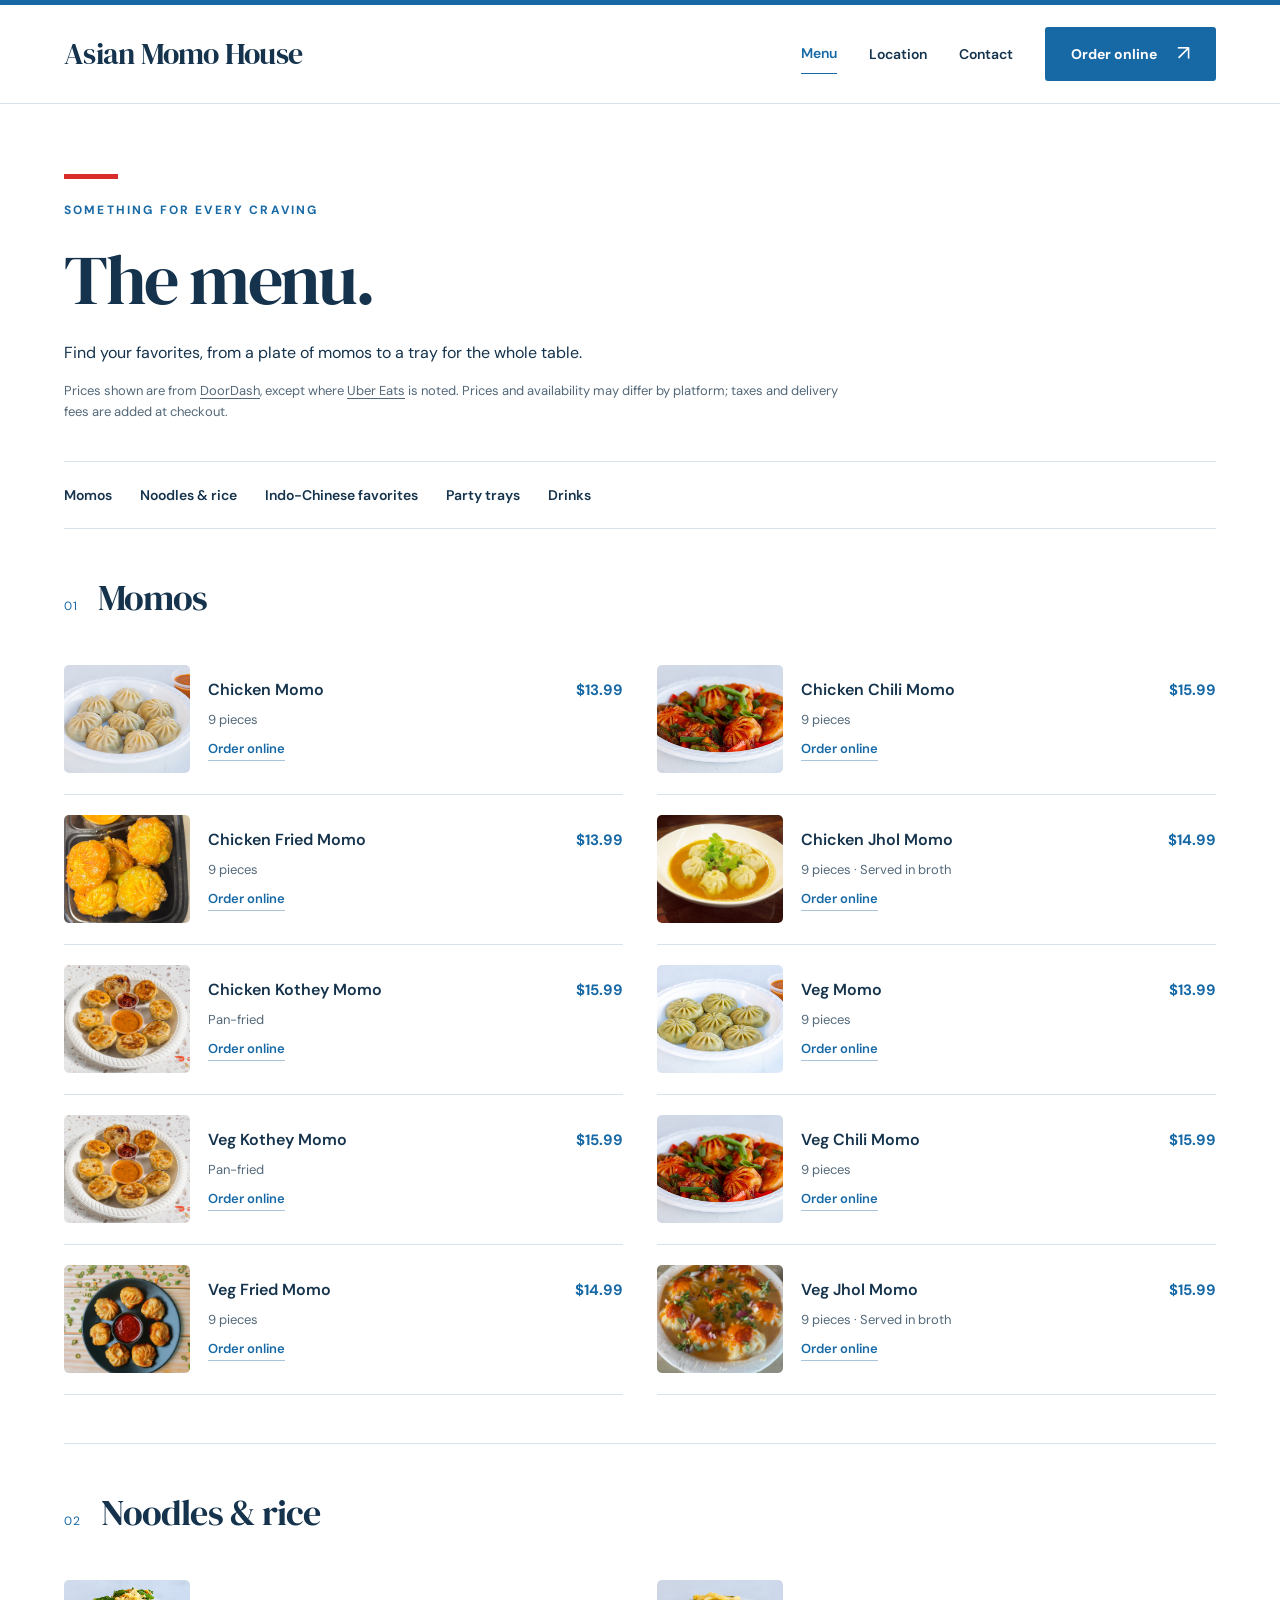
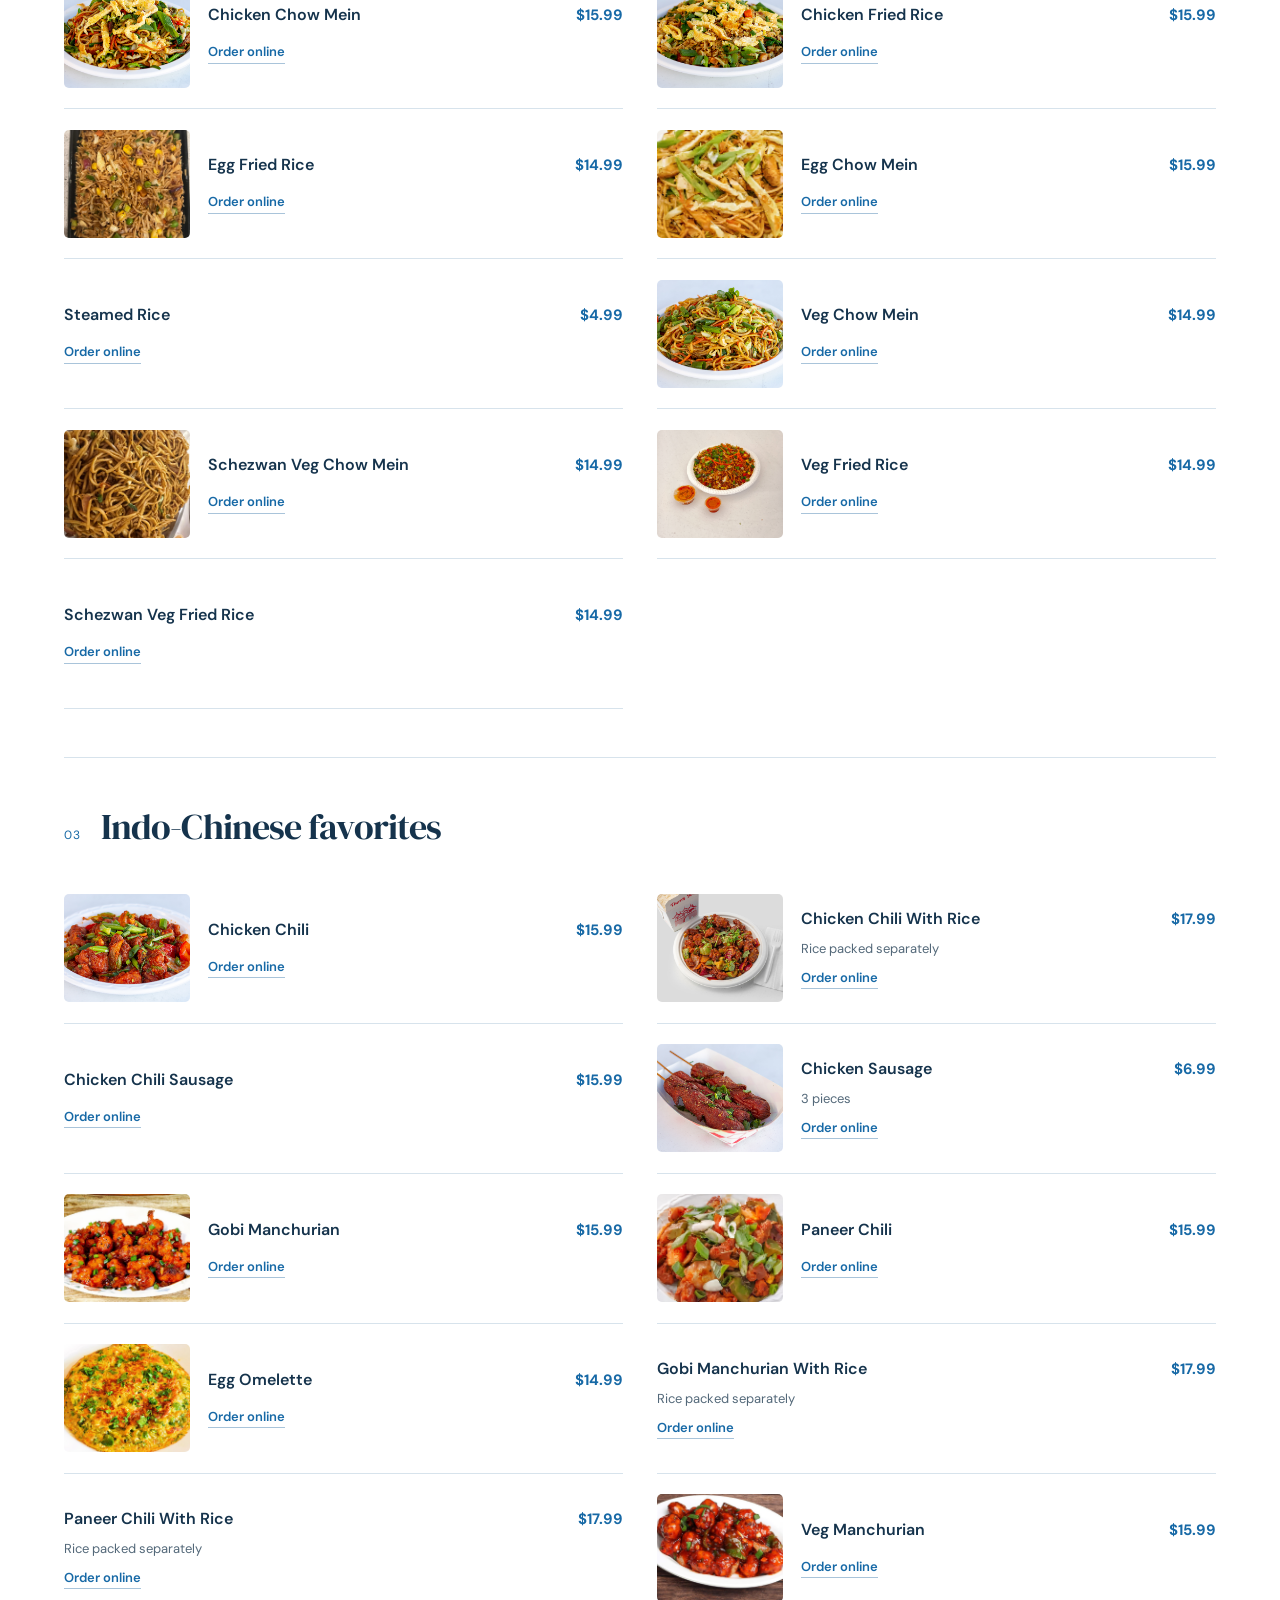
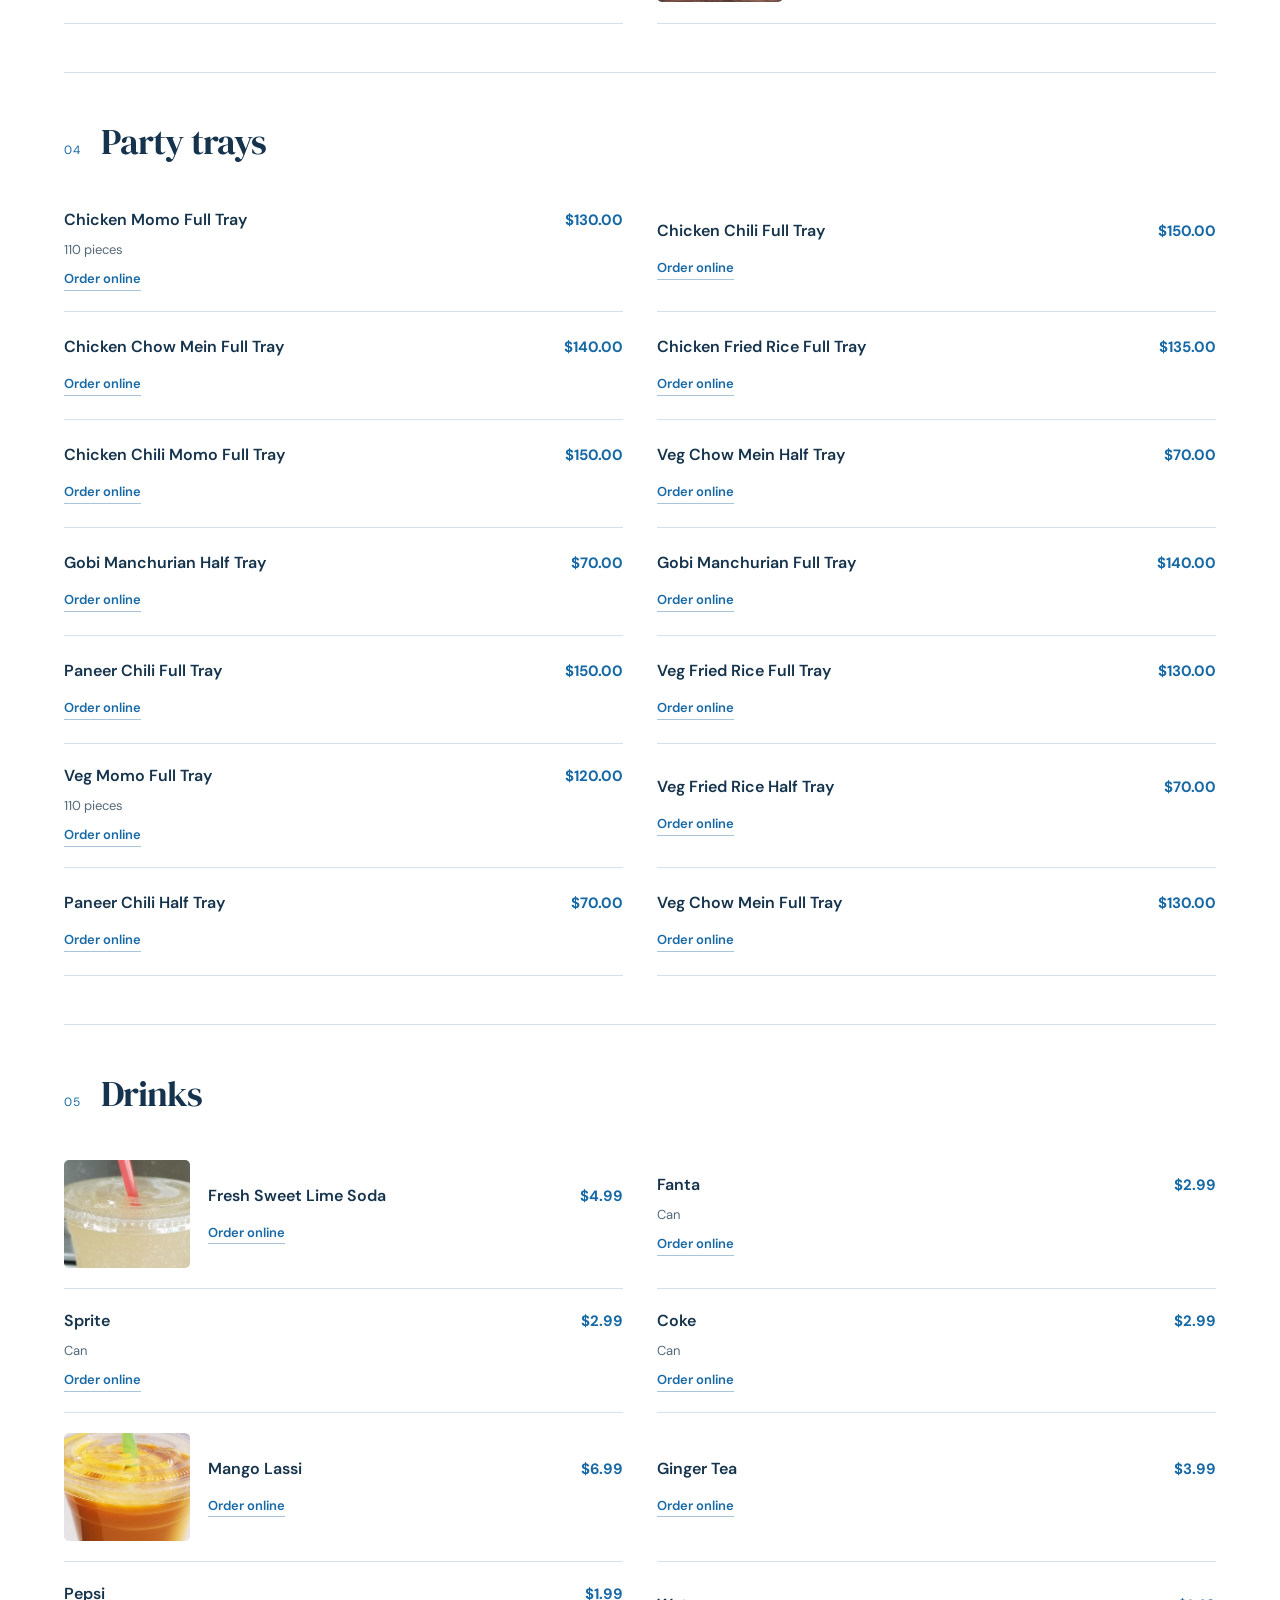
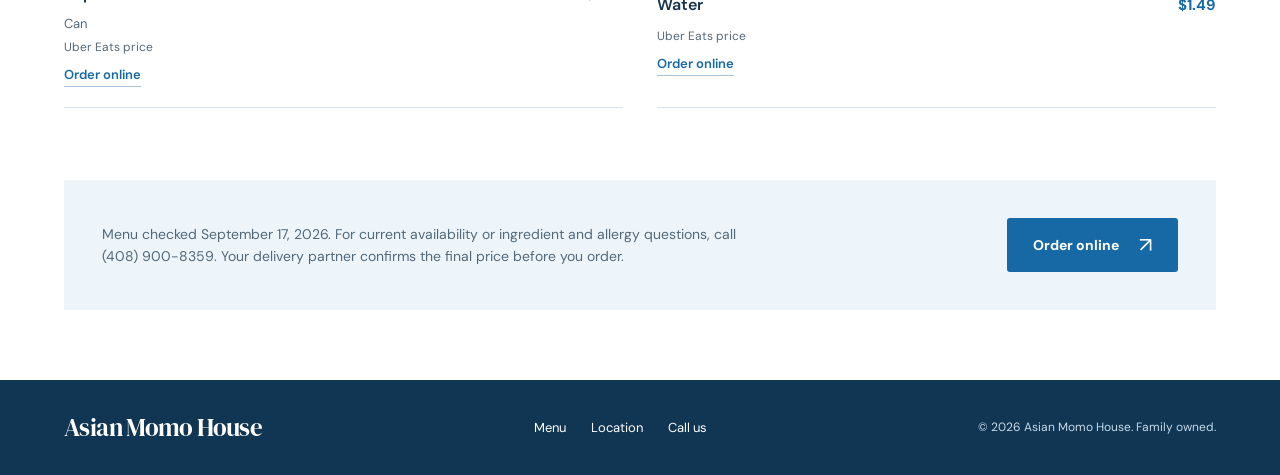
==== commit 465872c1: "Refine review cards and restore wordmark" ====
--- a/menu/index.html
+++ b/menu/index.html
@@ -1,13 +1,13 @@
-<!DOCTYPE html><html lang="en"><head><meta charset="utf-8"><meta name="viewport" content="width=device-width, initial-scale=1"><title>Menu | Asian Momo House, Sunnyvale</title><meta name="description" content="Explore our momo, chow mein, fried rice, and drinks menu. Choose DoorDash or Uber Eats for current prices and delivery from Asian Momo House."><meta name="theme-color" content="#1769a6"><link rel="canonical" href="https://eakraj10.github.io/menu/"><link rel="icon" href="/assets/asian-momo-house-logo.png" type="image/png"><link rel="preconnect" href="https://fonts.googleapis.com"><link rel="preconnect" href="https://fonts.gstatic.com" crossorigin><link rel="stylesheet" href="/styles.css"><meta property="og:title" content="Menu | Asian Momo House, Sunnyvale"><meta property="og:description" content="Explore our momo, chow mein, fried rice, and drinks menu. Choose DoorDash or Uber Eats for current prices and delivery from Asian Momo House."><meta property="og:type" content="website"><meta property="og:url" content="https://eakraj10.github.io/menu/"><script type="application/ld+json">{"@context": "https://schema.org", "@type": "FoodEstablishment", "name": "Asian Momo House", "url": "https://eakraj10.github.io", "logo": "https://eakraj10.github.io/assets/asian-momo-house-logo.png", "telephone": "+1-408-900-8359", "servesCuisine": ["Nepalese", "Indo-Chinese"], "address": {"@type": "PostalAddress", "streetAddress": "153 E Fremont Ave", "addressLocality": "Sunnyvale", "addressRegion": "CA", "postalCode": "94087", "addressCountry": "US"}, "hasMenu": "https://eakraj10.github.io/menu/", "openingHoursSpecification": {"@type": "OpeningHoursSpecification", "dayOfWeek": ["Monday", "Tuesday", "Wednesday", "Thursday", "Friday", "Saturday", "Sunday"], "opens": "11:00", "closes": "22:00"}}</script></head><body><a class="skip-link" href="#main">Skip to content</a>
+<!DOCTYPE html><html lang="en"><head><meta charset="utf-8"><meta name="viewport" content="width=device-width, initial-scale=1"><title>Menu | Asian Momo House, Sunnyvale</title><meta name="description" content="Explore our momo, chow mein, fried rice, and drinks menu. Choose DoorDash or Uber Eats for current prices and delivery from Asian Momo House."><meta name="theme-color" content="#1769a6"><link rel="canonical" href="https://eakraj10.github.io/menu/"><link rel="icon" href="/assets/doordash/merchant-logo.png" type="image/png"><link rel="preconnect" href="https://fonts.googleapis.com"><link rel="preconnect" href="https://fonts.gstatic.com" crossorigin><link rel="stylesheet" href="/styles.css"><meta property="og:title" content="Menu | Asian Momo House, Sunnyvale"><meta property="og:description" content="Explore our momo, chow mein, fried rice, and drinks menu. Choose DoorDash or Uber Eats for current prices and delivery from Asian Momo House."><meta property="og:type" content="website"><meta property="og:url" content="https://eakraj10.github.io/menu/"><script type="application/ld+json">{"@context": "https://schema.org", "@type": "FoodEstablishment", "name": "Asian Momo House", "url": "https://eakraj10.github.io", "logo": "https://eakraj10.github.io/assets/doordash/merchant-logo.png", "telephone": "+1-408-900-8359", "servesCuisine": ["Nepalese", "Indo-Chinese"], "address": {"@type": "PostalAddress", "streetAddress": "153 E Fremont Ave", "addressLocality": "Sunnyvale", "addressRegion": "CA", "postalCode": "94087", "addressCountry": "US"}, "hasMenu": "https://eakraj10.github.io/menu/", "openingHoursSpecification": {"@type": "OpeningHoursSpecification", "dayOfWeek": ["Monday", "Tuesday", "Wednesday", "Thursday", "Friday", "Saturday", "Sunday"], "opens": "11:00", "closes": "22:00"}}</script></head><body><a class="skip-link" href="#main">Skip to content</a>
     <header class="site-header"><div class="shell header-inner">
-      <a class="brand" href="/" aria-label="Asian Momo House home"><img class="brand-logo" src="/assets/asian-momo-house-logo.png" alt="Asian Momo House logo" width="215" height="215"></a>
+      <a class="brand" href="/" aria-label="Asian Momo House home"><span class="brand-name">Asian Momo House</span></a>
       <nav class="nav" aria-label="Main navigation">
         <a href="/menu/" aria-current="page">Menu</a>
         <a href="/#location">Location</a>
         <a href="/#contact">Contact</a>
         <button class="button header-order" type="button" data-order aria-haspopup="dialog">Order online<span class="arrow" aria-hidden="true">↗</span></button>
       </nav>
-    </div></header><main id="main" class="shell"><section class="menu-intro"><p class="eyebrow">SOMETHING FOR EVERY CRAVING</p><h1>The menu.</h1><p>Find your favorites, from a plate of momos to a tray for the whole table.</p><p class="menu-pricing-note">Prices shown are from <a href="https://www.doordash.com/en/store/asian-momo-house-sunnyvale-678480/" target="_blank" rel="noopener noreferrer">DoorDash</a>, except where <a href="https://www.ubereats.com/store/asian-momo-house/AxZU5n6cRjyCv6NvXXw7lw" target="_blank" rel="noopener noreferrer">Uber Eats</a> is noted. Prices and availability may differ by platform; taxes and delivery fees are added at checkout.</p></section><nav class="menu-jump" aria-label="Menu categories"><a href="#momos">Momos</a><a href="#noodles">Noodles & rice</a><a href="#more">Indo-Chinese favorites</a><a href="#trays">Party trays</a><a href="#drinks">Drinks</a></nav><section class="menu-section menu-section-momos" id="momos" aria-labelledby="heading-momos"><div class="menu-section-header"><span>01</span><h2 id="heading-momos">Momos</h2></div><div class="menu-items"><article class="menu-item"><img class="menu-item-photo" src="/assets/doordash/chicken-momo.jpg" alt="Chicken Momo from Asian Momo House" width="1422" height="800" loading="lazy"><div class="menu-item-copy"><div class="menu-item-top"><h3>Chicken Momo</h3><span class="menu-price">$13.99</span></div><p>9 pieces</p><button class="menu-item-action" type="button" data-order aria-haspopup="dialog" aria-label="Choose delivery for Chicken Momo">Order online</button></div></article><article class="menu-item"><img class="menu-item-photo" src="/assets/doordash/chili-momo.jpg" alt="Chicken Chili Momo from Asian Momo House" width="1422" height="800" loading="lazy"><div class="menu-item-copy"><div class="menu-item-top"><h3>Chicken Chili Momo</h3><span class="menu-price">$15.99</span></div><p>9 pieces</p><button class="menu-item-action" type="button" data-order aria-haspopup="dialog" aria-label="Choose delivery for Chicken Chili Momo">Order online</button></div></article><article class="menu-item"><img class="menu-item-photo" src="/assets/doordash/chicken-fried-momo.jpg" alt="Chicken Fried Momo from Asian Momo House" width="2000" height="1125" loading="lazy"><div class="menu-item-copy"><div class="menu-item-top"><h3>Chicken Fried Momo</h3><span class="menu-price">$13.99</span></div><p>9 pieces</p><button class="menu-item-action" type="button" data-order aria-haspopup="dialog" aria-label="Choose delivery for Chicken Fried Momo">Order online</button></div></article><article class="menu-item"><img class="menu-item-photo" src="/assets/doordash/chicken-jhol-momo.jpg" alt="Chicken Jhol Momo from Asian Momo House" width="1440" height="1025" loading="lazy"><div class="menu-item-copy"><div class="menu-item-top"><h3>Chicken Jhol Momo</h3><span class="menu-price">$14.99</span></div><p>9 pieces · Served in broth</p><button class="menu-item-action" type="button" data-order aria-haspopup="dialog" aria-label="Choose delivery for Chicken Jhol Momo">Order online</button></div></article><article class="menu-item"><img class="menu-item-photo" src="/assets/doordash/chicken-kothey-momo.jpg" alt="Chicken Kothey Momo from Asian Momo House" width="2000" height="1125" loading="lazy"><div class="menu-item-copy"><div class="menu-item-top"><h3>Chicken Kothey Momo</h3><span class="menu-price">$15.99</span></div><p>Pan-fried</p><button class="menu-item-action" type="button" data-order aria-haspopup="dialog" aria-label="Choose delivery for Chicken Kothey Momo">Order online</button></div></article><article class="menu-item"><img class="menu-item-photo" src="/assets/doordash/veg-momo.jpg" alt="Veg Momo from Asian Momo House" width="1422" height="800" loading="lazy"><div class="menu-item-copy"><div class="menu-item-top"><h3>Veg Momo</h3><span class="menu-price">$13.99</span></div><p>9 pieces</p><button class="menu-item-action" type="button" data-order aria-haspopup="dialog" aria-label="Choose delivery for Veg Momo">Order online</button></div></article><article class="menu-item"><img class="menu-item-photo" src="/assets/doordash/veg-kothey-momo.jpg" alt="Veg Kothey Momo from Asian Momo House" width="2000" height="1125" loading="lazy"><div class="menu-item-copy"><div class="menu-item-top"><h3>Veg Kothey Momo</h3><span class="menu-price">$15.99</span></div><p>Pan-fried</p><button class="menu-item-action" type="button" data-order aria-haspopup="dialog" aria-label="Choose delivery for Veg Kothey Momo">Order online</button></div></article><article class="menu-item"><img class="menu-item-photo" src="/assets/doordash/chili-momo.jpg" alt="Veg Chili Momo from Asian Momo House" width="1422" height="800" loading="lazy"><div class="menu-item-copy"><div class="menu-item-top"><h3>Veg Chili Momo</h3><span class="menu-price">$15.99</span></div><p>9 pieces</p><button class="menu-item-action" type="button" data-order aria-haspopup="dialog" aria-label="Choose delivery for Veg Chili Momo">Order online</button></div></article><article class="menu-item"><img class="menu-item-photo" src="/assets/doordash/veg-fried-momo.png" alt="Veg Fried Momo from Asian Momo House" width="666" height="666" loading="lazy"><div class="menu-item-copy"><div class="menu-item-top"><h3>Veg Fried Momo</h3><span class="menu-price">$14.99</span></div><p>9 pieces</p><button class="menu-item-action" type="button" data-order aria-haspopup="dialog" aria-label="Choose delivery for Veg Fried Momo">Order online</button></div></article><article class="menu-item"><img class="menu-item-photo" src="/assets/doordash/veg-jhol-momo.jpg" alt="Veg Jhol Momo from Asian Momo House" width="600" height="600" loading="lazy"><div class="menu-item-copy"><div class="menu-item-top"><h3>Veg Jhol Momo</h3><span class="menu-price">$15.99</span></div><p>9 pieces · Served in broth</p><button class="menu-item-action" type="button" data-order aria-haspopup="dialog" aria-label="Choose delivery for Veg Jhol Momo">Order online</button></div></article></div></section><section class="menu-section menu-section-noodles" id="noodles" aria-labelledby="heading-noodles"><div class="menu-section-header"><span>02</span><h2 id="heading-noodles">Noodles & rice</h2></div><div class="menu-items"><article class="menu-item"><img class="menu-item-photo" src="/assets/doordash/chicken-chow-mein.jpg" alt="Chicken Chow Mein from Asian Momo House" width="1422" height="800" loading="lazy"><div class="menu-item-copy"><div class="menu-item-top"><h3>Chicken Chow Mein</h3><span class="menu-price">$15.99</span></div><button class="menu-item-action" type="button" data-order aria-haspopup="dialog" aria-label="Choose delivery for Chicken Chow Mein">Order online</button></div></article><article class="menu-item"><img class="menu-item-photo" src="/assets/doordash/chicken-fried-rice.jpg" alt="Chicken Fried Rice from Asian Momo House" width="1422" height="800" loading="lazy"><div class="menu-item-copy"><div class="menu-item-top"><h3>Chicken Fried Rice</h3><span class="menu-price">$15.99</span></div><button class="menu-item-action" type="button" data-order aria-haspopup="dialog" aria-label="Choose delivery for Chicken Fried Rice">Order online</button></div></article><article class="menu-item"><img class="menu-item-photo" src="/assets/doordash/egg-fried-rice.jpg" alt="Egg Fried Rice from Asian Momo House" width="4500" height="6000" loading="lazy"><div class="menu-item-copy"><div class="menu-item-top"><h3>Egg Fried Rice</h3><span class="menu-price">$14.99</span></div><button class="menu-item-action" type="button" data-order aria-haspopup="dialog" aria-label="Choose delivery for Egg Fried Rice">Order online</button></div></article><article class="menu-item"><img class="menu-item-photo" src="/assets/doordash/egg-chowmein.jpg" alt="Egg Chow Mein from Asian Momo House" width="1605" height="900" loading="lazy"><div class="menu-item-copy"><div class="menu-item-top"><h3>Egg Chow Mein</h3><span class="menu-price">$15.99</span></div><button class="menu-item-action" type="button" data-order aria-haspopup="dialog" aria-label="Choose delivery for Egg Chow Mein">Order online</button></div></article><article class="menu-item"><div class="menu-item-copy"><div class="menu-item-top"><h3>Steamed Rice</h3><span class="menu-price">$4.99</span></div><button class="menu-item-action" type="button" data-order aria-haspopup="dialog" aria-label="Choose delivery for Steamed Rice">Order online</button></div></article><article class="menu-item"><img class="menu-item-photo" src="/assets/doordash/veg-chow-mein.jpg" alt="Veg Chow Mein from Asian Momo House" width="1422" height="800" loading="lazy"><div class="menu-item-copy"><div class="menu-item-top"><h3>Veg Chow Mein</h3><span class="menu-price">$14.99</span></div><button class="menu-item-action" type="button" data-order aria-haspopup="dialog" aria-label="Choose delivery for Veg Chow Mein">Order online</button></div></article><article class="menu-item"><img class="menu-item-photo" src="/assets/doordash/schezwan-veg-chowmein.jpg" alt="Schezwan Veg Chow Mein from Asian Momo House" width="4500" height="6000" loading="lazy"><div class="menu-item-copy"><div class="menu-item-top"><h3>Schezwan Veg Chow Mein</h3><span class="menu-price">$14.99</span></div><button class="menu-item-action" type="button" data-order aria-haspopup="dialog" aria-label="Choose delivery for Schezwan Veg Chow Mein">Order online</button></div></article><article class="menu-item"><img class="menu-item-photo" src="/assets/doordash/veg-fried-rice.jpg" alt="Veg Fried Rice from Asian Momo House" width="1500" height="2000" loading="lazy"><div class="menu-item-copy"><div class="menu-item-top"><h3>Veg Fried Rice</h3><span class="menu-price">$14.99</span></div><button class="menu-item-action" type="button" data-order aria-haspopup="dialog" aria-label="Choose delivery for Veg Fried Rice">Order online</button></div></article><article class="menu-item"><div class="menu-item-copy"><div class="menu-item-top"><h3>Schezwan Veg Fried Rice</h3><span class="menu-price">$14.99</span></div><button class="menu-item-action" type="button" data-order aria-haspopup="dialog" aria-label="Choose delivery for Schezwan Veg Fried Rice">Order online</button></div></article></div></section><section class="menu-section menu-section-more" id="more" aria-labelledby="heading-more"><div class="menu-section-header"><span>03</span><h2 id="heading-more">Indo-Chinese favorites</h2></div><div class="menu-items"><article class="menu-item"><img class="menu-item-photo" src="/assets/doordash/chicken-chilli.jpg" alt="Chicken Chili from Asian Momo House" width="1422" height="800" loading="lazy"><div class="menu-item-copy"><div class="menu-item-top"><h3>Chicken Chili</h3><span class="menu-price">$15.99</span></div><button class="menu-item-action" type="button" data-order aria-haspopup="dialog" aria-label="Choose delivery for Chicken Chili">Order online</button></div></article><article class="menu-item"><img class="menu-item-photo" src="/assets/doordash/chicken-chili-with-rice.jpg" alt="Chicken Chili With Rice from Asian Momo House" width="2000" height="1501" loading="lazy"><div class="menu-item-copy"><div class="menu-item-top"><h3>Chicken Chili With Rice</h3><span class="menu-price">$17.99</span></div><p>Rice packed separately</p><button class="menu-item-action" type="button" data-order aria-haspopup="dialog" aria-label="Choose delivery for Chicken Chili With Rice">Order online</button></div></article><article class="menu-item"><div class="menu-item-copy"><div class="menu-item-top"><h3>Chicken Chili Sausage</h3><span class="menu-price">$15.99</span></div><button class="menu-item-action" type="button" data-order aria-haspopup="dialog" aria-label="Choose delivery for Chicken Chili Sausage">Order online</button></div></article><article class="menu-item"><img class="menu-item-photo" src="/assets/doordash/chicken-sausage.jpg" alt="Chicken Sausage from Asian Momo House" width="1422" height="800" loading="lazy"><div class="menu-item-copy"><div class="menu-item-top"><h3>Chicken Sausage</h3><span class="menu-price">$6.99</span></div><p>3 pieces</p><button class="menu-item-action" type="button" data-order aria-haspopup="dialog" aria-label="Choose delivery for Chicken Sausage">Order online</button></div></article><article class="menu-item"><img class="menu-item-photo" src="/assets/doordash/gobi-manchurian.jpg" alt="Gobi Manchurian from Asian Momo House" width="1600" height="900" loading="lazy"><div class="menu-item-copy"><div class="menu-item-top"><h3>Gobi Manchurian</h3><span class="menu-price">$15.99</span></div><button class="menu-item-action" type="button" data-order aria-haspopup="dialog" aria-label="Choose delivery for Gobi Manchurian">Order online</button></div></article><article class="menu-item"><img class="menu-item-photo" src="/assets/doordash/paneer-chili.jpg" alt="Paneer Chili from Asian Momo House" width="1605" height="900" loading="lazy"><div class="menu-item-copy"><div class="menu-item-top"><h3>Paneer Chili</h3><span class="menu-price">$15.99</span></div><button class="menu-item-action" type="button" data-order aria-haspopup="dialog" aria-label="Choose delivery for Paneer Chili">Order online</button></div></article><article class="menu-item"><img class="menu-item-photo" src="/assets/doordash/egg-omelette.jpg" alt="Egg Omelette from Asian Momo House" width="1603" height="900" loading="lazy"><div class="menu-item-copy"><div class="menu-item-top"><h3>Egg Omelette</h3><span class="menu-price">$14.99</span></div><button class="menu-item-action" type="button" data-order aria-haspopup="dialog" aria-label="Choose delivery for Egg Omelette">Order online</button></div></article><article class="menu-item"><div class="menu-item-copy"><div class="menu-item-top"><h3>Gobi Manchurian With Rice</h3><span class="menu-price">$17.99</span></div><p>Rice packed separately</p><button class="menu-item-action" type="button" data-order aria-haspopup="dialog" aria-label="Choose delivery for Gobi Manchurian With Rice">Order online</button></div></article><article class="menu-item"><div class="menu-item-copy"><div class="menu-item-top"><h3>Paneer Chili With Rice</h3><span class="menu-price">$17.99</span></div><p>Rice packed separately</p><button class="menu-item-action" type="button" data-order aria-haspopup="dialog" aria-label="Choose delivery for Paneer Chili With Rice">Order online</button></div></article><article class="menu-item"><img class="menu-item-photo" src="/assets/doordash/veg-manchurian.jpg" alt="Veg Manchurian from Asian Momo House" width="1600" height="900" loading="lazy"><div class="menu-item-copy"><div class="menu-item-top"><h3>Veg Manchurian</h3><span class="menu-price">$15.99</span></div><button class="menu-item-action" type="button" data-order aria-haspopup="dialog" aria-label="Choose delivery for Veg Manchurian">Order online</button></div></article></div></section><section class="menu-section menu-section-trays" id="trays" aria-labelledby="heading-trays"><div class="menu-section-header"><span>04</span><h2 id="heading-trays">Party trays</h2></div><div class="menu-items"><article class="menu-item"><div class="menu-item-copy"><div class="menu-item-top"><h3>Chicken Momo Full Tray</h3><span class="menu-price">$130.00</span></div><p>110 pieces</p><button class="menu-item-action" type="button" data-order aria-haspopup="dialog" aria-label="Choose delivery for Chicken Momo Full Tray">Order online</button></div></article><article class="menu-item"><div class="menu-item-copy"><div class="menu-item-top"><h3>Chicken Chili Full Tray</h3><span class="menu-price">$150.00</span></div><button class="menu-item-action" type="button" data-order aria-haspopup="dialog" aria-label="Choose delivery for Chicken Chili Full Tray">Order online</button></div></article><article class="menu-item"><div class="menu-item-copy"><div class="menu-item-top"><h3>Chicken Chow Mein Full Tray</h3><span class="menu-price">$140.00</span></div><button class="menu-item-action" type="button" data-order aria-haspopup="dialog" aria-label="Choose delivery for Chicken Chow Mein Full Tray">Order online</button></div></article><article class="menu-item"><div class="menu-item-copy"><div class="menu-item-top"><h3>Chicken Fried Rice Full Tray</h3><span class="menu-price">$135.00</span></div><button class="menu-item-action" type="button" data-order aria-haspopup="dialog" aria-label="Choose delivery for Chicken Fried Rice Full Tray">Order online</button></div></article><article class="menu-item"><div class="menu-item-copy"><div class="menu-item-top"><h3>Chicken Chili Momo Full Tray</h3><span class="menu-price">$150.00</span></div><button class="menu-item-action" type="button" data-order aria-haspopup="dialog" aria-label="Choose delivery for Chicken Chili Momo Full Tray">Order online</button></div></article><article class="menu-item"><div class="menu-item-copy"><div class="menu-item-top"><h3>Veg Chow Mein Half Tray</h3><span class="menu-price">$70.00</span></div><button class="menu-item-action" type="button" data-order aria-haspopup="dialog" aria-label="Choose delivery for Veg Chow Mein Half Tray">Order online</button></div></article><article class="menu-item"><div class="menu-item-copy"><div class="menu-item-top"><h3>Gobi Manchurian Half Tray</h3><span class="menu-price">$70.00</span></div><button class="menu-item-action" type="button" data-order aria-haspopup="dialog" aria-label="Choose delivery for Gobi Manchurian Half Tray">Order online</button></div></article><article class="menu-item"><div class="menu-item-copy"><div class="menu-item-top"><h3>Gobi Manchurian Full Tray</h3><span class="menu-price">$140.00</span></div><button class="menu-item-action" type="button" data-order aria-haspopup="dialog" aria-label="Choose delivery for Gobi Manchurian Full Tray">Order online</button></div></article><article class="menu-item"><div class="menu-item-copy"><div class="menu-item-top"><h3>Paneer Chili Full Tray</h3><span class="menu-price">$150.00</span></div><button class="menu-item-action" type="button" data-order aria-haspopup="dialog" aria-label="Choose delivery for Paneer Chili Full Tray">Order online</button></div></article><article class="menu-item"><div class="menu-item-copy"><div class="menu-item-top"><h3>Veg Fried Rice Full Tray</h3><span class="menu-price">$130.00</span></div><button class="menu-item-action" type="button" data-order aria-haspopup="dialog" aria-label="Choose delivery for Veg Fried Rice Full Tray">Order online</button></div></article><article class="menu-item"><div class="menu-item-copy"><div class="menu-item-top"><h3>Veg Momo Full Tray</h3><span class="menu-price">$120.00</span></div><p>110 pieces</p><button class="menu-item-action" type="button" data-order aria-haspopup="dialog" aria-label="Choose delivery for Veg Momo Full Tray">Order online</button></div></article><article class="menu-item"><div class="menu-item-copy"><div class="menu-item-top"><h3>Veg Fried Rice Half Tray</h3><span class="menu-price">$70.00</span></div><button class="menu-item-action" type="button" data-order aria-haspopup="dialog" aria-label="Choose delivery for Veg Fried Rice Half Tray">Order online</button></div></article><article class="menu-item"><div class="menu-item-copy"><div class="menu-item-top"><h3>Paneer Chili Half Tray</h3><span class="menu-price">$70.00</span></div><button class="menu-item-action" type="button" data-order aria-haspopup="dialog" aria-label="Choose delivery for Paneer Chili Half Tray">Order online</button></div></article><article class="menu-item"><div class="menu-item-copy"><div class="menu-item-top"><h3>Veg Chow Mein Full Tray</h3><span class="menu-price">$130.00</span></div><button class="menu-item-action" type="button" data-order aria-haspopup="dialog" aria-label="Choose delivery for Veg Chow Mein Full Tray">Order online</button></div></article></div></section><section class="menu-section menu-section-drinks" id="drinks" aria-labelledby="heading-drinks"><div class="menu-section-header"><span>05</span><h2 id="heading-drinks">Drinks</h2></div><div class="menu-items"><article class="menu-item"><img class="menu-item-photo" src="/assets/doordash/fresh-sweet-lime-soda.jpg" alt="Fresh Sweet Lime Soda from Asian Momo House" width="1601" height="900" loading="lazy"><div class="menu-item-copy"><div class="menu-item-top"><h3>Fresh Sweet Lime Soda</h3><span class="menu-price">$4.99</span></div><button class="menu-item-action" type="button" data-order aria-haspopup="dialog" aria-label="Choose delivery for Fresh Sweet Lime Soda">Order online</button></div></article><article class="menu-item"><div class="menu-item-copy"><div class="menu-item-top"><h3>Fanta</h3><span class="menu-price">$2.99</span></div><p>Can</p><button class="menu-item-action" type="button" data-order aria-haspopup="dialog" aria-label="Choose delivery for Fanta">Order online</button></div></article><article class="menu-item"><div class="menu-item-copy"><div class="menu-item-top"><h3>Sprite</h3><span class="menu-price">$2.99</span></div><p>Can</p><button class="menu-item-action" type="button" data-order aria-haspopup="dialog" aria-label="Choose delivery for Sprite">Order online</button></div></article><article class="menu-item"><div class="menu-item-copy"><div class="menu-item-top"><h3>Coke</h3><span class="menu-price">$2.99</span></div><p>Can</p><button class="menu-item-action" type="button" data-order aria-haspopup="dialog" aria-label="Choose delivery for Coke">Order online</button></div></article><article class="menu-item"><img class="menu-item-photo" src="/assets/doordash/mango-lassi.jpg" alt="Mango Lassi from Asian Momo House" width="1620" height="900" loading="lazy"><div class="menu-item-copy"><div class="menu-item-top"><h3>Mango Lassi</h3><span class="menu-price">$6.99</span></div><button class="menu-item-action" type="button" data-order aria-haspopup="dialog" aria-label="Choose delivery for Mango Lassi">Order online</button></div></article><article class="menu-item"><div class="menu-item-copy"><div class="menu-item-top"><h3>Ginger Tea</h3><span class="menu-price">$3.99</span></div><button class="menu-item-action" type="button" data-order aria-haspopup="dialog" aria-label="Choose delivery for Ginger Tea">Order online</button></div></article><article class="menu-item"><div class="menu-item-copy"><div class="menu-item-top"><h3>Pepsi</h3><span class="menu-price">$1.99</span></div><p>Can</p><span class="menu-source">Uber Eats price</span><button class="menu-item-action" type="button" data-order aria-haspopup="dialog" aria-label="Choose delivery for Pepsi">Order online</button></div></article><article class="menu-item"><div class="menu-item-copy"><div class="menu-item-top"><h3>Water</h3><span class="menu-price">$1.49</span></div><span class="menu-source">Uber Eats price</span><button class="menu-item-action" type="button" data-order aria-haspopup="dialog" aria-label="Choose delivery for Water">Order online</button></div></article></div></section><div class="menu-bottom"><p>Menu checked September 17, 2026. For current availability or ingredient and allergy questions, call <a href="tel:+14089008359">(408) 900-8359</a>. Your delivery partner confirms the final price before you order.</p><button class="button " type="button" data-order aria-haspopup="dialog">Order online<span class="arrow" aria-hidden="true">↗</span></button></div></main><footer class="footer"><div class="shell footer-inner"><a class="brand" href="/" aria-label="Asian Momo House home"><img class="brand-logo" src="/assets/asian-momo-house-logo.png" alt="Asian Momo House logo" width="215" height="215"></a><nav class="footer-links" aria-label="Footer"><a href="/menu/">Menu</a><a href="/#location">Location</a><a href="tel:+14089008359">Call us</a></nav><p>© 2026 Asian Momo House. Family owned.</p></div></footer>
+    </div></header><main id="main" class="shell"><section class="menu-intro"><p class="eyebrow">SOMETHING FOR EVERY CRAVING</p><h1>The menu.</h1><p>Find your favorites, from a plate of momos to a tray for the whole table.</p><p class="menu-pricing-note">Prices shown are from <a href="https://www.doordash.com/en/store/asian-momo-house-sunnyvale-678480/" target="_blank" rel="noopener noreferrer">DoorDash</a>, except where <a href="https://www.ubereats.com/store/asian-momo-house/AxZU5n6cRjyCv6NvXXw7lw" target="_blank" rel="noopener noreferrer">Uber Eats</a> is noted. Prices and availability may differ by platform; taxes and delivery fees are added at checkout.</p></section><nav class="menu-jump" aria-label="Menu categories"><a href="#momos">Momos</a><a href="#noodles">Noodles & rice</a><a href="#more">Indo-Chinese favorites</a><a href="#trays">Party trays</a><a href="#drinks">Drinks</a></nav><section class="menu-section menu-section-momos" id="momos" aria-labelledby="heading-momos"><div class="menu-section-header"><span>01</span><h2 id="heading-momos">Momos</h2></div><div class="menu-items"><article class="menu-item"><img class="menu-item-photo" src="/assets/doordash/chicken-momo.jpg" alt="Chicken Momo from Asian Momo House" width="1422" height="800" loading="lazy"><div class="menu-item-copy"><div class="menu-item-top"><h3>Chicken Momo</h3><span class="menu-price">$13.99</span></div><p>9 pieces</p><button class="menu-item-action" type="button" data-order aria-haspopup="dialog" aria-label="Choose delivery for Chicken Momo">Order online</button></div></article><article class="menu-item"><img class="menu-item-photo" src="/assets/doordash/chili-momo.jpg" alt="Chicken Chili Momo from Asian Momo House" width="1422" height="800" loading="lazy"><div class="menu-item-copy"><div class="menu-item-top"><h3>Chicken Chili Momo</h3><span class="menu-price">$15.99</span></div><p>9 pieces</p><button class="menu-item-action" type="button" data-order aria-haspopup="dialog" aria-label="Choose delivery for Chicken Chili Momo">Order online</button></div></article><article class="menu-item"><img class="menu-item-photo" src="/assets/doordash/chicken-fried-momo.jpg" alt="Chicken Fried Momo from Asian Momo House" width="2000" height="1125" loading="lazy"><div class="menu-item-copy"><div class="menu-item-top"><h3>Chicken Fried Momo</h3><span class="menu-price">$13.99</span></div><p>9 pieces</p><button class="menu-item-action" type="button" data-order aria-haspopup="dialog" aria-label="Choose delivery for Chicken Fried Momo">Order online</button></div></article><article class="menu-item"><img class="menu-item-photo" src="/assets/doordash/chicken-jhol-momo.jpg" alt="Chicken Jhol Momo from Asian Momo House" width="1440" height="1025" loading="lazy"><div class="menu-item-copy"><div class="menu-item-top"><h3>Chicken Jhol Momo</h3><span class="menu-price">$14.99</span></div><p>9 pieces · Served in broth</p><button class="menu-item-action" type="button" data-order aria-haspopup="dialog" aria-label="Choose delivery for Chicken Jhol Momo">Order online</button></div></article><article class="menu-item"><img class="menu-item-photo" src="/assets/doordash/chicken-kothey-momo.jpg" alt="Chicken Kothey Momo from Asian Momo House" width="2000" height="1125" loading="lazy"><div class="menu-item-copy"><div class="menu-item-top"><h3>Chicken Kothey Momo</h3><span class="menu-price">$15.99</span></div><p>Pan-fried</p><button class="menu-item-action" type="button" data-order aria-haspopup="dialog" aria-label="Choose delivery for Chicken Kothey Momo">Order online</button></div></article><article class="menu-item"><img class="menu-item-photo" src="/assets/doordash/veg-momo.jpg" alt="Veg Momo from Asian Momo House" width="1422" height="800" loading="lazy"><div class="menu-item-copy"><div class="menu-item-top"><h3>Veg Momo</h3><span class="menu-price">$13.99</span></div><p>9 pieces</p><button class="menu-item-action" type="button" data-order aria-haspopup="dialog" aria-label="Choose delivery for Veg Momo">Order online</button></div></article><article class="menu-item"><img class="menu-item-photo" src="/assets/doordash/veg-kothey-momo.jpg" alt="Veg Kothey Momo from Asian Momo House" width="2000" height="1125" loading="lazy"><div class="menu-item-copy"><div class="menu-item-top"><h3>Veg Kothey Momo</h3><span class="menu-price">$15.99</span></div><p>Pan-fried</p><button class="menu-item-action" type="button" data-order aria-haspopup="dialog" aria-label="Choose delivery for Veg Kothey Momo">Order online</button></div></article><article class="menu-item"><img class="menu-item-photo" src="/assets/doordash/chili-momo.jpg" alt="Veg Chili Momo from Asian Momo House" width="1422" height="800" loading="lazy"><div class="menu-item-copy"><div class="menu-item-top"><h3>Veg Chili Momo</h3><span class="menu-price">$15.99</span></div><p>9 pieces</p><button class="menu-item-action" type="button" data-order aria-haspopup="dialog" aria-label="Choose delivery for Veg Chili Momo">Order online</button></div></article><article class="menu-item"><img class="menu-item-photo" src="/assets/doordash/veg-fried-momo.png" alt="Veg Fried Momo from Asian Momo House" width="666" height="666" loading="lazy"><div class="menu-item-copy"><div class="menu-item-top"><h3>Veg Fried Momo</h3><span class="menu-price">$14.99</span></div><p>9 pieces</p><button class="menu-item-action" type="button" data-order aria-haspopup="dialog" aria-label="Choose delivery for Veg Fried Momo">Order online</button></div></article><article class="menu-item"><img class="menu-item-photo" src="/assets/doordash/veg-jhol-momo.jpg" alt="Veg Jhol Momo from Asian Momo House" width="600" height="600" loading="lazy"><div class="menu-item-copy"><div class="menu-item-top"><h3>Veg Jhol Momo</h3><span class="menu-price">$15.99</span></div><p>9 pieces · Served in broth</p><button class="menu-item-action" type="button" data-order aria-haspopup="dialog" aria-label="Choose delivery for Veg Jhol Momo">Order online</button></div></article></div></section><section class="menu-section menu-section-noodles" id="noodles" aria-labelledby="heading-noodles"><div class="menu-section-header"><span>02</span><h2 id="heading-noodles">Noodles & rice</h2></div><div class="menu-items"><article class="menu-item"><img class="menu-item-photo" src="/assets/doordash/chicken-chow-mein.jpg" alt="Chicken Chow Mein from Asian Momo House" width="1422" height="800" loading="lazy"><div class="menu-item-copy"><div class="menu-item-top"><h3>Chicken Chow Mein</h3><span class="menu-price">$15.99</span></div><button class="menu-item-action" type="button" data-order aria-haspopup="dialog" aria-label="Choose delivery for Chicken Chow Mein">Order online</button></div></article><article class="menu-item"><img class="menu-item-photo" src="/assets/doordash/chicken-fried-rice.jpg" alt="Chicken Fried Rice from Asian Momo House" width="1422" height="800" loading="lazy"><div class="menu-item-copy"><div class="menu-item-top"><h3>Chicken Fried Rice</h3><span class="menu-price">$15.99</span></div><button class="menu-item-action" type="button" data-order aria-haspopup="dialog" aria-label="Choose delivery for Chicken Fried Rice">Order online</button></div></article><article class="menu-item"><img class="menu-item-photo" src="/assets/doordash/egg-fried-rice.jpg" alt="Egg Fried Rice from Asian Momo House" width="4500" height="6000" loading="lazy"><div class="menu-item-copy"><div class="menu-item-top"><h3>Egg Fried Rice</h3><span class="menu-price">$14.99</span></div><button class="menu-item-action" type="button" data-order aria-haspopup="dialog" aria-label="Choose delivery for Egg Fried Rice">Order online</button></div></article><article class="menu-item"><img class="menu-item-photo" src="/assets/doordash/egg-chowmein.jpg" alt="Egg Chow Mein from Asian Momo House" width="1605" height="900" loading="lazy"><div class="menu-item-copy"><div class="menu-item-top"><h3>Egg Chow Mein</h3><span class="menu-price">$15.99</span></div><button class="menu-item-action" type="button" data-order aria-haspopup="dialog" aria-label="Choose delivery for Egg Chow Mein">Order online</button></div></article><article class="menu-item"><div class="menu-item-copy"><div class="menu-item-top"><h3>Steamed Rice</h3><span class="menu-price">$4.99</span></div><button class="menu-item-action" type="button" data-order aria-haspopup="dialog" aria-label="Choose delivery for Steamed Rice">Order online</button></div></article><article class="menu-item"><img class="menu-item-photo" src="/assets/doordash/veg-chow-mein.jpg" alt="Veg Chow Mein from Asian Momo House" width="1422" height="800" loading="lazy"><div class="menu-item-copy"><div class="menu-item-top"><h3>Veg Chow Mein</h3><span class="menu-price">$14.99</span></div><button class="menu-item-action" type="button" data-order aria-haspopup="dialog" aria-label="Choose delivery for Veg Chow Mein">Order online</button></div></article><article class="menu-item"><img class="menu-item-photo" src="/assets/doordash/schezwan-veg-chowmein.jpg" alt="Schezwan Veg Chow Mein from Asian Momo House" width="4500" height="6000" loading="lazy"><div class="menu-item-copy"><div class="menu-item-top"><h3>Schezwan Veg Chow Mein</h3><span class="menu-price">$14.99</span></div><button class="menu-item-action" type="button" data-order aria-haspopup="dialog" aria-label="Choose delivery for Schezwan Veg Chow Mein">Order online</button></div></article><article class="menu-item"><img class="menu-item-photo" src="/assets/doordash/veg-fried-rice.jpg" alt="Veg Fried Rice from Asian Momo House" width="1500" height="2000" loading="lazy"><div class="menu-item-copy"><div class="menu-item-top"><h3>Veg Fried Rice</h3><span class="menu-price">$14.99</span></div><button class="menu-item-action" type="button" data-order aria-haspopup="dialog" aria-label="Choose delivery for Veg Fried Rice">Order online</button></div></article><article class="menu-item"><div class="menu-item-copy"><div class="menu-item-top"><h3>Schezwan Veg Fried Rice</h3><span class="menu-price">$14.99</span></div><button class="menu-item-action" type="button" data-order aria-haspopup="dialog" aria-label="Choose delivery for Schezwan Veg Fried Rice">Order online</button></div></article></div></section><section class="menu-section menu-section-more" id="more" aria-labelledby="heading-more"><div class="menu-section-header"><span>03</span><h2 id="heading-more">Indo-Chinese favorites</h2></div><div class="menu-items"><article class="menu-item"><img class="menu-item-photo" src="/assets/doordash/chicken-chilli.jpg" alt="Chicken Chili from Asian Momo House" width="1422" height="800" loading="lazy"><div class="menu-item-copy"><div class="menu-item-top"><h3>Chicken Chili</h3><span class="menu-price">$15.99</span></div><button class="menu-item-action" type="button" data-order aria-haspopup="dialog" aria-label="Choose delivery for Chicken Chili">Order online</button></div></article><article class="menu-item"><img class="menu-item-photo" src="/assets/doordash/chicken-chili-with-rice.jpg" alt="Chicken Chili With Rice from Asian Momo House" width="2000" height="1501" loading="lazy"><div class="menu-item-copy"><div class="menu-item-top"><h3>Chicken Chili With Rice</h3><span class="menu-price">$17.99</span></div><p>Rice packed separately</p><button class="menu-item-action" type="button" data-order aria-haspopup="dialog" aria-label="Choose delivery for Chicken Chili With Rice">Order online</button></div></article><article class="menu-item"><div class="menu-item-copy"><div class="menu-item-top"><h3>Chicken Chili Sausage</h3><span class="menu-price">$15.99</span></div><button class="menu-item-action" type="button" data-order aria-haspopup="dialog" aria-label="Choose delivery for Chicken Chili Sausage">Order online</button></div></article><article class="menu-item"><img class="menu-item-photo" src="/assets/doordash/chicken-sausage.jpg" alt="Chicken Sausage from Asian Momo House" width="1422" height="800" loading="lazy"><div class="menu-item-copy"><div class="menu-item-top"><h3>Chicken Sausage</h3><span class="menu-price">$6.99</span></div><p>3 pieces</p><button class="menu-item-action" type="button" data-order aria-haspopup="dialog" aria-label="Choose delivery for Chicken Sausage">Order online</button></div></article><article class="menu-item"><img class="menu-item-photo" src="/assets/doordash/gobi-manchurian.jpg" alt="Gobi Manchurian from Asian Momo House" width="1600" height="900" loading="lazy"><div class="menu-item-copy"><div class="menu-item-top"><h3>Gobi Manchurian</h3><span class="menu-price">$15.99</span></div><button class="menu-item-action" type="button" data-order aria-haspopup="dialog" aria-label="Choose delivery for Gobi Manchurian">Order online</button></div></article><article class="menu-item"><img class="menu-item-photo" src="/assets/doordash/paneer-chili.jpg" alt="Paneer Chili from Asian Momo House" width="1605" height="900" loading="lazy"><div class="menu-item-copy"><div class="menu-item-top"><h3>Paneer Chili</h3><span class="menu-price">$15.99</span></div><button class="menu-item-action" type="button" data-order aria-haspopup="dialog" aria-label="Choose delivery for Paneer Chili">Order online</button></div></article><article class="menu-item"><img class="menu-item-photo" src="/assets/doordash/egg-omelette.jpg" alt="Egg Omelette from Asian Momo House" width="1603" height="900" loading="lazy"><div class="menu-item-copy"><div class="menu-item-top"><h3>Egg Omelette</h3><span class="menu-price">$14.99</span></div><button class="menu-item-action" type="button" data-order aria-haspopup="dialog" aria-label="Choose delivery for Egg Omelette">Order online</button></div></article><article class="menu-item"><div class="menu-item-copy"><div class="menu-item-top"><h3>Gobi Manchurian With Rice</h3><span class="menu-price">$17.99</span></div><p>Rice packed separately</p><button class="menu-item-action" type="button" data-order aria-haspopup="dialog" aria-label="Choose delivery for Gobi Manchurian With Rice">Order online</button></div></article><article class="menu-item"><div class="menu-item-copy"><div class="menu-item-top"><h3>Paneer Chili With Rice</h3><span class="menu-price">$17.99</span></div><p>Rice packed separately</p><button class="menu-item-action" type="button" data-order aria-haspopup="dialog" aria-label="Choose delivery for Paneer Chili With Rice">Order online</button></div></article><article class="menu-item"><img class="menu-item-photo" src="/assets/doordash/veg-manchurian.jpg" alt="Veg Manchurian from Asian Momo House" width="1600" height="900" loading="lazy"><div class="menu-item-copy"><div class="menu-item-top"><h3>Veg Manchurian</h3><span class="menu-price">$15.99</span></div><button class="menu-item-action" type="button" data-order aria-haspopup="dialog" aria-label="Choose delivery for Veg Manchurian">Order online</button></div></article></div></section><section class="menu-section menu-section-trays" id="trays" aria-labelledby="heading-trays"><div class="menu-section-header"><span>04</span><h2 id="heading-trays">Party trays</h2></div><div class="menu-items"><article class="menu-item"><div class="menu-item-copy"><div class="menu-item-top"><h3>Chicken Momo Full Tray</h3><span class="menu-price">$130.00</span></div><p>110 pieces</p><button class="menu-item-action" type="button" data-order aria-haspopup="dialog" aria-label="Choose delivery for Chicken Momo Full Tray">Order online</button></div></article><article class="menu-item"><div class="menu-item-copy"><div class="menu-item-top"><h3>Chicken Chili Full Tray</h3><span class="menu-price">$150.00</span></div><button class="menu-item-action" type="button" data-order aria-haspopup="dialog" aria-label="Choose delivery for Chicken Chili Full Tray">Order online</button></div></article><article class="menu-item"><div class="menu-item-copy"><div class="menu-item-top"><h3>Chicken Chow Mein Full Tray</h3><span class="menu-price">$140.00</span></div><button class="menu-item-action" type="button" data-order aria-haspopup="dialog" aria-label="Choose delivery for Chicken Chow Mein Full Tray">Order online</button></div></article><article class="menu-item"><div class="menu-item-copy"><div class="menu-item-top"><h3>Chicken Fried Rice Full Tray</h3><span class="menu-price">$135.00</span></div><button class="menu-item-action" type="button" data-order aria-haspopup="dialog" aria-label="Choose delivery for Chicken Fried Rice Full Tray">Order online</button></div></article><article class="menu-item"><div class="menu-item-copy"><div class="menu-item-top"><h3>Chicken Chili Momo Full Tray</h3><span class="menu-price">$150.00</span></div><button class="menu-item-action" type="button" data-order aria-haspopup="dialog" aria-label="Choose delivery for Chicken Chili Momo Full Tray">Order online</button></div></article><article class="menu-item"><div class="menu-item-copy"><div class="menu-item-top"><h3>Veg Chow Mein Half Tray</h3><span class="menu-price">$70.00</span></div><button class="menu-item-action" type="button" data-order aria-haspopup="dialog" aria-label="Choose delivery for Veg Chow Mein Half Tray">Order online</button></div></article><article class="menu-item"><div class="menu-item-copy"><div class="menu-item-top"><h3>Gobi Manchurian Half Tray</h3><span class="menu-price">$70.00</span></div><button class="menu-item-action" type="button" data-order aria-haspopup="dialog" aria-label="Choose delivery for Gobi Manchurian Half Tray">Order online</button></div></article><article class="menu-item"><div class="menu-item-copy"><div class="menu-item-top"><h3>Gobi Manchurian Full Tray</h3><span class="menu-price">$140.00</span></div><button class="menu-item-action" type="button" data-order aria-haspopup="dialog" aria-label="Choose delivery for Gobi Manchurian Full Tray">Order online</button></div></article><article class="menu-item"><div class="menu-item-copy"><div class="menu-item-top"><h3>Paneer Chili Full Tray</h3><span class="menu-price">$150.00</span></div><button class="menu-item-action" type="button" data-order aria-haspopup="dialog" aria-label="Choose delivery for Paneer Chili Full Tray">Order online</button></div></article><article class="menu-item"><div class="menu-item-copy"><div class="menu-item-top"><h3>Veg Fried Rice Full Tray</h3><span class="menu-price">$130.00</span></div><button class="menu-item-action" type="button" data-order aria-haspopup="dialog" aria-label="Choose delivery for Veg Fried Rice Full Tray">Order online</button></div></article><article class="menu-item"><div class="menu-item-copy"><div class="menu-item-top"><h3>Veg Momo Full Tray</h3><span class="menu-price">$120.00</span></div><p>110 pieces</p><button class="menu-item-action" type="button" data-order aria-haspopup="dialog" aria-label="Choose delivery for Veg Momo Full Tray">Order online</button></div></article><article class="menu-item"><div class="menu-item-copy"><div class="menu-item-top"><h3>Veg Fried Rice Half Tray</h3><span class="menu-price">$70.00</span></div><button class="menu-item-action" type="button" data-order aria-haspopup="dialog" aria-label="Choose delivery for Veg Fried Rice Half Tray">Order online</button></div></article><article class="menu-item"><div class="menu-item-copy"><div class="menu-item-top"><h3>Paneer Chili Half Tray</h3><span class="menu-price">$70.00</span></div><button class="menu-item-action" type="button" data-order aria-haspopup="dialog" aria-label="Choose delivery for Paneer Chili Half Tray">Order online</button></div></article><article class="menu-item"><div class="menu-item-copy"><div class="menu-item-top"><h3>Veg Chow Mein Full Tray</h3><span class="menu-price">$130.00</span></div><button class="menu-item-action" type="button" data-order aria-haspopup="dialog" aria-label="Choose delivery for Veg Chow Mein Full Tray">Order online</button></div></article></div></section><section class="menu-section menu-section-drinks" id="drinks" aria-labelledby="heading-drinks"><div class="menu-section-header"><span>05</span><h2 id="heading-drinks">Drinks</h2></div><div class="menu-items"><article class="menu-item"><img class="menu-item-photo" src="/assets/doordash/fresh-sweet-lime-soda.jpg" alt="Fresh Sweet Lime Soda from Asian Momo House" width="1601" height="900" loading="lazy"><div class="menu-item-copy"><div class="menu-item-top"><h3>Fresh Sweet Lime Soda</h3><span class="menu-price">$4.99</span></div><button class="menu-item-action" type="button" data-order aria-haspopup="dialog" aria-label="Choose delivery for Fresh Sweet Lime Soda">Order online</button></div></article><article class="menu-item"><div class="menu-item-copy"><div class="menu-item-top"><h3>Fanta</h3><span class="menu-price">$2.99</span></div><p>Can</p><button class="menu-item-action" type="button" data-order aria-haspopup="dialog" aria-label="Choose delivery for Fanta">Order online</button></div></article><article class="menu-item"><div class="menu-item-copy"><div class="menu-item-top"><h3>Sprite</h3><span class="menu-price">$2.99</span></div><p>Can</p><button class="menu-item-action" type="button" data-order aria-haspopup="dialog" aria-label="Choose delivery for Sprite">Order online</button></div></article><article class="menu-item"><div class="menu-item-copy"><div class="menu-item-top"><h3>Coke</h3><span class="menu-price">$2.99</span></div><p>Can</p><button class="menu-item-action" type="button" data-order aria-haspopup="dialog" aria-label="Choose delivery for Coke">Order online</button></div></article><article class="menu-item"><img class="menu-item-photo" src="/assets/doordash/mango-lassi.jpg" alt="Mango Lassi from Asian Momo House" width="1620" height="900" loading="lazy"><div class="menu-item-copy"><div class="menu-item-top"><h3>Mango Lassi</h3><span class="menu-price">$6.99</span></div><button class="menu-item-action" type="button" data-order aria-haspopup="dialog" aria-label="Choose delivery for Mango Lassi">Order online</button></div></article><article class="menu-item"><div class="menu-item-copy"><div class="menu-item-top"><h3>Ginger Tea</h3><span class="menu-price">$3.99</span></div><button class="menu-item-action" type="button" data-order aria-haspopup="dialog" aria-label="Choose delivery for Ginger Tea">Order online</button></div></article><article class="menu-item"><div class="menu-item-copy"><div class="menu-item-top"><h3>Pepsi</h3><span class="menu-price">$1.99</span></div><p>Can</p><span class="menu-source">Uber Eats price</span><button class="menu-item-action" type="button" data-order aria-haspopup="dialog" aria-label="Choose delivery for Pepsi">Order online</button></div></article><article class="menu-item"><div class="menu-item-copy"><div class="menu-item-top"><h3>Water</h3><span class="menu-price">$1.49</span></div><span class="menu-source">Uber Eats price</span><button class="menu-item-action" type="button" data-order aria-haspopup="dialog" aria-label="Choose delivery for Water">Order online</button></div></article></div></section><div class="menu-bottom"><p>Menu checked September 17, 2026. For current availability or ingredient and allergy questions, call <a href="tel:+14089008359">(408) 900-8359</a>. Your delivery partner confirms the final price before you order.</p><button class="button " type="button" data-order aria-haspopup="dialog">Order online<span class="arrow" aria-hidden="true">↗</span></button></div></main><footer class="footer"><div class="shell footer-inner"><a class="brand" href="/" aria-label="Asian Momo House home"><span class="brand-name">Asian Momo House</span></a><nav class="footer-links" aria-label="Footer"><a href="/menu/">Menu</a><a href="/#location">Location</a><a href="tel:+14089008359">Call us</a></nav><p>© 2026 Asian Momo House. Family owned.</p></div></footer>
     <dialog class="modal" id="order-dialog" aria-labelledby="order-title" aria-describedby="order-description">
       <button class="modal-close" data-close type="button" aria-label="Close ordering options">×</button>
       <p class="eyebrow">ASIAN MOMO HOUSE · SUNNYVALE</p><h2 id="order-title">Order online</h2>
@@ -16,4 +16,4 @@
       <a class="provider uber" href="https://www.ubereats.com/store/asian-momo-house/AxZU5n6cRjyCv6NvXXw7lw" target="_blank" rel="noopener noreferrer" aria-label="Order Asian Momo House on Uber Eats, opens in a new tab"><span>Uber <span class="eats">Eats</span></span><span class="arrow" aria-hidden="true">↗</span></a>
       <p class="modal-note">Delivery area, hours, prices, and availability are set on each platform. Opens in a new tab.</p>
     </dialog>
-    <noscript><p class="nojs-order">Order directly on <a href="https://www.doordash.com/en/store/asian-momo-house-sunnyvale-678480/">DoorDash</a> or <a href="https://www.ubereats.com/store/asian-momo-house/AxZU5n6cRjyCv6NvXXw7lw">Uber Eats</a>.</p></noscript><script src="/site.js" defer></script></body></html>+    <noscript><p class="nojs-order">Order directly on <a href="https://www.doordash.com/en/store/asian-momo-house-sunnyvale-678480/">DoorDash</a> or <a href="https://www.ubereats.com/store/asian-momo-house/AxZU5n6cRjyCv6NvXXw7lw">Uber Eats</a>.</p></noscript><script src="/site.js" defer></script></body></html>
--- a/styles.css
+++ b/styles.css
@@ -1,10 +1,10 @@
 @import url('https://fonts.googleapis.com/css2?family=DM+Sans:wght@400;500;600;700&family=DM+Serif+Display:ital@0;1&display=swap');
 :root{--paper:#ffffff;--ink:#15334c;--muted:#536879;--red:#1769a6;--red-dark:#104b7a;--line:#d7e3ec;--cream:#edf5fb;--accent:#d92d2b;--display:'DM Serif Display',Georgia,serif;--body:'DM Sans',Arial,sans-serif;color-scheme:light}*{box-sizing:border-box}html{scroll-behavior:smooth;scroll-padding-top:110px}body{margin:0;background:var(--paper);color:var(--ink);font-family:var(--body);font-size:16px;line-height:1.6}button,a{-webkit-tap-highlight-color:transparent}a{color:inherit;text-decoration:none}button{font:inherit;cursor:pointer}img{display:block;width:100%;height:100%;object-fit:cover}button:focus-visible,a:focus-visible{outline:3px solid #f0443e;outline-offset:5px}::selection{background:#cee8fc;color:var(--ink)}.skip-link{position:fixed;left:16px;top:-100px;z-index:100;background:var(--paper);padding:12px}.skip-link:focus{top:12px}.shell{max-width:1320px;margin:auto;padding:0 64px}.site-header{position:sticky;top:0;z-index:20;background:rgba(255,255,255,.98);border-bottom:1px solid var(--line)}.header-inner{height:98px;display:flex;align-items:center;justify-content:space-between;gap:32px}.brand{display:flex;flex-direction:column;line-height:1.05;flex-shrink:0}.brand-top{font-size:13px;font-weight:700;letter-spacing:.3em;color:var(--red)}.brand-bottom{font-family:var(--display);font-size:29px;letter-spacing:-.035em;margin-top:5px}.nav{display:flex;align-items:center;gap:32px;font-size:14px;font-weight:600}.nav a{padding:8px 0}.nav a[aria-current=page]{color:var(--red);border-bottom:1px solid var(--red)}.button{display:inline-flex;align-items:center;justify-content:center;gap:20px;border:1px solid transparent;padding:15px 25px;min-height:52px;background:var(--red);color:#fff;border-radius:3px;font-size:14px;font-weight:700;transition:background .2s,transform .2s;white-space:nowrap}.button:hover{background:var(--red-dark);transform:translateY(-1px)}.button-outline{background:transparent;border-color:var(--ink);color:var(--ink)}.button-outline:hover{background:var(--ink);color:#fff}.arrow{font-size:21px;font-weight:400;line-height:1}.eyebrow{text-transform:uppercase;font-size:12px;font-weight:700;letter-spacing:.18em;color:var(--red);margin:0 0 22px}.hero{display:grid;grid-template-columns:1fr 1.05fr;min-height:660px;gap:55px;padding-top:55px;padding-bottom:55px;align-items:center}.hero-copy{padding:25px 0}.hero h1{font-family:var(--display);font-size:clamp(52px,5.6vw,79px);line-height:1.06;font-weight:400;letter-spacing:-.035em;margin:0 0 28px}.hero h1 em{color:var(--accent);font-weight:400}.intro{color:var(--muted);max-width:390px;font-size:17px;line-height:1.8;margin:0 0 30px}.actions{display:flex;gap:12px;flex-wrap:wrap}.hero-note{margin-top:35px;font-size:13px;letter-spacing:.015em;color:var(--muted);display:flex;gap:14px;align-items:center}.hero-note:before{content:'';height:1px;width:34px;background:var(--red)}.hero-image{height:555px;position:relative;border-radius:130px 3px 3px 3px;overflow:hidden;background:#e8f0f7}.hero-image img{object-position:center}.photo-caption{position:absolute;bottom:0;left:0;right:0;color:white;padding:60px 30px 25px;background:linear-gradient(transparent,rgba(0,0,0,.7));display:flex;align-items:end;justify-content:space-between}.photo-caption span:first-child{font-family:var(--display);font-size:25px}.photo-caption span:last-child{font-size:11px;letter-spacing:.13em;text-transform:uppercase}.ribbon{background:var(--red);color:var(--paper);display:flex;justify-content:center;gap:47px;align-items:center;padding:20px 30px;font-size:12px;font-weight:600;text-transform:uppercase;letter-spacing:.17em}.ribbon .separator{opacity:.6;font-size:17px}.section{padding-top:88px;padding-bottom:88px}.section-head{display:flex;justify-content:space-between;align-items:end;gap:25px;margin-bottom:35px}.section-head .eyebrow{margin-bottom:12px}h2{font-family:var(--display);font-size:45px;line-height:1.15;font-weight:400;letter-spacing:-.025em;margin:0}.text-link{font-size:14px;font-weight:700;display:inline-flex;align-items:center;gap:18px;border-bottom:1px solid var(--ink);padding-bottom:7px;white-space:nowrap}.dish-grid{display:grid;grid-template-columns:repeat(3,1fr);gap:27px}.dish-photo{height:285px;background:var(--cream);border-radius:3px;overflow:hidden}.dish-photo img{transition:transform .4s}.dish:hover .dish-photo img{transform:scale(1.035)}.dish h3{font-family:var(--display);font-size:27px;font-weight:400;margin:20px 0 7px;line-height:1.2}.dish p{font-size:14px;color:var(--muted);line-height:1.75;margin:0;max-width:330px}.about-strip{background:var(--cream);border-top:1px solid var(--line);border-bottom:1px solid var(--line)}.about-inner{display:grid;grid-template-columns:1fr 1fr;gap:100px;align-items:center;padding-top:66px;padding-bottom:66px}.about-inner h2{max-width:450px}.about-inner p{color:var(--muted);font-size:17px;line-height:1.9;margin:0}.visit{display:grid;grid-template-columns:1fr 1fr;gap:100px}.visit h2{margin-bottom:25px}.visit p{color:var(--muted);margin:0 0 24px}.visit address{font-style:normal;font-size:22px;line-height:1.65;margin-bottom:22px}.order-block{border-left:1px solid var(--line);padding-left:70px}.order-block .button{margin-top:4px}.footer{border-top:1px solid var(--line);padding-top:35px;padding-bottom:35px}.footer-inner{display:flex;justify-content:space-between;align-items:center;gap:20px}.footer p{font-size:12px;color:var(--muted);margin:0}.footer-links{display:flex;gap:25px;font-size:13px}.menu-intro{padding-top:70px;padding-bottom:38px}.menu-intro h1{font-family:var(--display);font-size:70px;font-weight:400;line-height:1.08;letter-spacing:-.035em;margin:0 0 22px}.menu-intro p:last-child{color:var(--muted);max-width:600px;margin-bottom:0}.menu-jump{display:flex;gap:28px;padding:22px 0;border-top:1px solid var(--line);border-bottom:1px solid var(--line);font-size:14px;font-weight:600;overflow-x:auto}.menu-jump a{white-space:nowrap}.menu-jump a:hover{color:var(--red)}.menu-section{padding:48px 0}.menu-section+.menu-section{border-top:1px solid var(--line)}.menu-section-header{display:flex;gap:20px;align-items:baseline;margin-bottom:26px}.menu-section-header span{font-size:12px;letter-spacing:.08em;color:var(--red)}.menu-section h2{font-size:36px}.menu-items{display:grid;grid-template-columns:1fr 1fr;column-gap:40px;row-gap:0}.menu-item{border-bottom:1px solid var(--line);padding:20px 0}.menu-item h3{font-size:18px;line-height:1.45;font-weight:600;margin:0 0 7px}.menu-item p{margin:0;color:var(--muted);font-size:14px;line-height:1.7}.menu-bottom{background:var(--cream);padding:38px;margin-top:24px;margin-bottom:70px;display:flex;align-items:center;justify-content:space-between;gap:24px}.menu-bottom p{color:var(--muted);font-size:14px;max-width:640px;margin:0}.modal{width:min(510px,calc(100% - 32px));border:0;border-radius:8px;padding:44px;background:var(--paper);box-shadow:0 25px 90px #0005;color:var(--ink)}.modal::backdrop{background:#171511ab;backdrop-filter:blur(4px)}.modal h2{font-size:37px;margin:10px 0 14px}.modal p{color:var(--muted);font-size:15px;margin:0 0 24px}.modal .eyebrow{font-size:11px;color:var(--red);margin-bottom:12px}.modal-close{position:absolute;right:16px;top:12px;background:none;border:0;width:36px;height:36px;font-size:28px;line-height:1;color:var(--muted)}.provider{padding:19px 22px;display:flex;align-items:center;justify-content:space-between;border-radius:4px;margin-top:12px;font-size:22px;font-weight:700;line-height:1.3;min-height:73px;transition:transform .2s}.provider:hover{transform:translateY(-2px)}.doordash{background:#e93023;color:#fff}.uber{background:#151515;color:#fff}.uber .eats{color:#63c686}.modal .modal-note{font-size:12px;margin:24px 0 0}.nojs-order{margin:12px;color:var(--red);text-align:center}.mobile-order{display:none}@media(min-width:1500px){.shell{max-width:1450px}.hero{gap:80px}}@media(max-width:1050px){.shell{padding-left:36px;padding-right:36px}.hero{gap:30px;min-height:590px}.hero h1{font-size:60px}.hero-image{height:510px}.nav{gap:23px}.dish-photo{height:235px}.about-inner,.visit{gap:45px}.order-block{padding-left:42px}.ribbon{gap:25px;font-size:11px}}@media(max-width:760px){.shell{padding-left:22px;padding-right:22px}.header-inner{height:82px;gap:16px}.brand-top{font-size:10px}.brand-bottom{font-size:23px}.nav{gap:20px;font-size:14px}.nav .home-nav,.nav .visit-nav{display:none}.header-order{padding:12px 17px;min-height:44px;font-size:12px}.header-order .arrow{display:none}.hero{grid-template-columns:1fr;padding-top:42px;padding-bottom:26px;gap:24px;min-height:auto}.hero-copy{padding:0}.hero .eyebrow{font-size:11px;margin-bottom:19px}.hero h1{font-size:57px;max-width:520px;margin-bottom:23px}.intro{font-size:16px;margin-bottom:26px;max-width:480px}.hero-note{margin-top:23px;font-size:12px}.hero-image{height:390px;border-top-left-radius:90px}.photo-caption{padding:50px 23px 20px}.ribbon{gap:15px;padding:17px 16px;font-size:10px;letter-spacing:.1em;flex-wrap:wrap}.ribbon .separator{font-size:12px}.section{padding-top:55px;padding-bottom:55px}h2{font-size:37px}.section-head{align-items:start;flex-direction:column;gap:20px}.section-head .eyebrow{font-size:11px}.dish-grid{grid-template-columns:1fr;gap:32px}.dish{display:grid;grid-template-columns:135px 1fr;gap:20px;align-items:center}.dish-photo{height:145px}.dish h3{font-size:24px;margin:0 0 9px}.dish p{font-size:13px}.about-inner,.visit{grid-template-columns:1fr;gap:27px}.about-inner{padding-top:47px;padding-bottom:47px}.about-inner p{font-size:16px}.order-block{border-left:0;border-top:1px solid var(--line);padding-left:0;padding-top:35px}.visit address{font-size:20px}.footer-inner{align-items:start;flex-wrap:wrap}.footer-links{gap:22px}.menu-intro{padding-top:43px;padding-bottom:28px}.menu-intro h1{font-size:57px}.menu-jump{gap:25px}.menu-items{grid-template-columns:1fr}.menu-section{padding:34px 0}.menu-section h2{font-size:31px}.menu-section-header{margin-bottom:13px}.menu-bottom{padding:26px;flex-direction:column;align-items:start;margin-bottom:44px}.modal{padding:35px 25px}.modal h2{font-size:34px}}@media(max-width:380px){.header-inner{gap:10px}.nav{gap:12px}.brand-bottom{font-size:21px}.header-order{padding:10px 12px}.hero h1{font-size:51px}.ribbon{gap:10px}.ribbon span:last-child{display:none}.dish{grid-template-columns:110px 1fr;gap:16px}.dish-photo{height:130px}}@media(prefers-reduced-motion:reduce){html{scroll-behavior:auto}*,*:before,*:after{transition:none!important}}
 
-/* Brand logo */
+/* Brand wordmark */
 .site-header{border-top:5px solid var(--red)}
-.brand{display:block;width:76px;height:76px;flex-shrink:0}
-.brand-logo{width:100%;height:100%;object-fit:contain}
+.brand{display:inline-flex;align-items:center;width:auto;height:auto;overflow:visible;background:transparent;flex-shrink:0}
+.brand-name{font-family:var(--display);font-size:30px;line-height:1;letter-spacing:-.025em;color:var(--ink);white-space:nowrap}
 .hero-image{border-radius:40px 4px 4px 4px;box-shadow:12px 12px 0 #e4f0f9}
 .hero-image>img{object-position:45% center}
 .ribbon{border-bottom:5px solid var(--accent)}
@@ -48,24 +48,24 @@
 .visit address{font-size:18px}
 .contact-phone{font-size:20px;font-weight:600;color:var(--red);text-decoration:underline;text-underline-offset:5px}
 .order-block{padding-left:30px}
-.reviews-section{background:#103653;color:#fff;padding:88px 0}
-.reviews-section .eyebrow{color:#8bc8f4;margin-bottom:12px}
-.reviews-head{display:flex;justify-content:space-between;align-items:end;gap:40px;margin-bottom:38px}
-.reviews-head h2{max-width:580px}
-.google-rating{display:grid;grid-template-columns:auto auto;gap:2px 12px;align-items:center;text-align:right}
-.google-rating .stars{grid-row:1 / 3;font-size:18px}
-.google-rating strong{font-size:18px;line-height:1.2}
-.google-rating>span:last-child{font-size:13px;color:#c6d9e8}
-.stars{color:#f5b82e;letter-spacing:.08em;font-size:17px}
-.reviews-grid{display:grid;grid-template-columns:repeat(6,1fr);gap:18px}
-.review-card{grid-column:span 2;display:flex;flex-direction:column;min-height:245px;margin:0;padding:27px;background:#fff;color:var(--ink);border-radius:7px;border-top:4px solid var(--accent)}
-.review-card:nth-child(4){grid-column:2 / span 2}
-.review-card blockquote{font-family:var(--display);font-size:20px;line-height:1.45;margin:18px 0 24px}
-.reviewer{font-size:13px;font-weight:700;margin:auto 0 0}
-.reviewer span{font-weight:400;color:var(--muted)}
-.reviews-link{display:inline-flex;align-items:center;gap:16px;border-bottom:1px solid #8bc8f4;padding-bottom:7px;margin-top:32px;font-size:14px;font-weight:700}
-.footer .brand{width:82px;height:82px;background:transparent}
-@media(max-width:1050px){.hero{gap:32px}.nav{gap:20px}.visit{gap:26px}.order-block{padding-left:24px}.reviews-grid{grid-template-columns:repeat(2,1fr)}.review-card,.review-card:nth-child(4){grid-column:auto}.review-card:last-child{grid-column:1 / -1;min-height:210px}}
+.reviews-section{background:#edf5fb;color:var(--ink);padding:78px 0;border-top:1px solid #d7e7f3;border-bottom:1px solid #d7e7f3}
+.reviews-section .eyebrow{color:var(--red);margin-bottom:10px}
+.reviews-head{display:flex;justify-content:space-between;align-items:end;gap:40px;margin-bottom:30px}
+.reviews-head h2{max-width:580px;font-size:40px}
+.google-rating{display:grid;grid-template-columns:auto auto;gap:1px 10px;align-items:center;padding:12px 16px;background:#fff;border:1px solid #cfe0ec;border-radius:6px;text-align:left}
+.google-rating .stars{grid-row:1 / 3;font-size:14px}
+.google-rating strong{font-size:15px;line-height:1.2}
+.google-rating>span:last-child{font-size:12px;color:var(--muted)}
+.stars{color:#e2a818;letter-spacing:.06em;font-size:15px;line-height:1}
+.reviews-grid{display:grid;grid-template-columns:repeat(5,minmax(0,1fr));gap:15px}
+.review-card,.review-card:nth-child(4){grid-column:auto;display:flex;flex-direction:column;aspect-ratio:1;margin:0;padding:20px;background:#fff;color:var(--ink);border:1px solid #cfe0ec;border-radius:6px;box-shadow:0 8px 22px rgba(21,51,76,.06)}
+.review-card blockquote{font-family:var(--body);font-size:13.5px;font-weight:500;line-height:1.48;margin:17px 0 18px}
+.reviewer{font-size:12px;font-weight:700;line-height:1.35;margin:auto 0 0}
+.reviewer span{display:block;margin-top:3px;font-weight:400;color:var(--muted)}
+.reviews-link{display:inline-flex;align-items:center;gap:14px;border-bottom:1px solid #8eb6d2;padding-bottom:6px;margin-top:28px;font-size:14px;font-weight:700}
+.footer .brand{width:auto;height:auto;background:transparent}
+.footer .brand-name{color:#fff;font-size:25px}
+@media(max-width:1050px){.hero{gap:32px}.nav{gap:20px}.visit{gap:26px}.order-block{padding-left:24px}.reviews-grid{grid-template-columns:repeat(3,minmax(0,1fr))}.review-card,.review-card:nth-child(4),.review-card:last-child{grid-column:auto;min-height:0}}
 @media(max-width:760px){
   html{scroll-padding-top:145px}
   .header-inner{height:auto;min-height:120px;flex-direction:column;gap:4px;padding-top:10px;padding-bottom:10px}
@@ -77,15 +77,16 @@
   .hero-food-photo{margin-top:26px;max-width:520px}
   .visit{grid-template-columns:1fr;gap:32px}
   .contact-block,.order-block{border-top:1px solid var(--line);padding:30px 0 0;border-left:0}
-  .brand{width:68px;height:68px}
-  .brand-logo{width:100%;height:100%}
-  .footer .brand{width:74px;height:74px}
-  .footer .brand-logo{width:100%;height:100%}
+  .brand{width:auto;height:auto}
+  .brand-name{font-size:25px}
+  .footer .brand{width:auto;height:auto}
+  .footer .brand-name{font-size:23px}
   .reviews-section{padding:58px 0}
   .reviews-head{align-items:start;flex-direction:column;gap:22px;margin-bottom:28px}
+  .reviews-head h2{font-size:34px}
   .google-rating{text-align:left}
-  .reviews-grid{grid-template-columns:1fr}
-  .review-card,.review-card:nth-child(4),.review-card:last-child{grid-column:auto;min-height:0;padding:24px}
-  .review-card blockquote{font-size:19px}
+  .reviews-grid{display:flex;gap:14px;overflow-x:auto;padding:2px 2px 15px;scroll-snap-type:x mandatory;scrollbar-width:thin}
+  .review-card,.review-card:nth-child(4),.review-card:last-child{flex:0 0 min(78vw,280px);aspect-ratio:1;min-height:0;padding:21px;scroll-snap-align:start}
+  .review-card blockquote{font-size:14px}
 }
-@media(max-width:380px){.nav{gap:9px}.header-order{padding:10px}.hero h1{font-size:33px}.brand{width:62px;height:62px}.brand-logo{width:100%;height:100%}}
+@media(max-width:380px){.nav{gap:9px}.header-order{padding:10px}.hero h1{font-size:33px}.brand{width:auto}.brand-name{font-size:22px}}
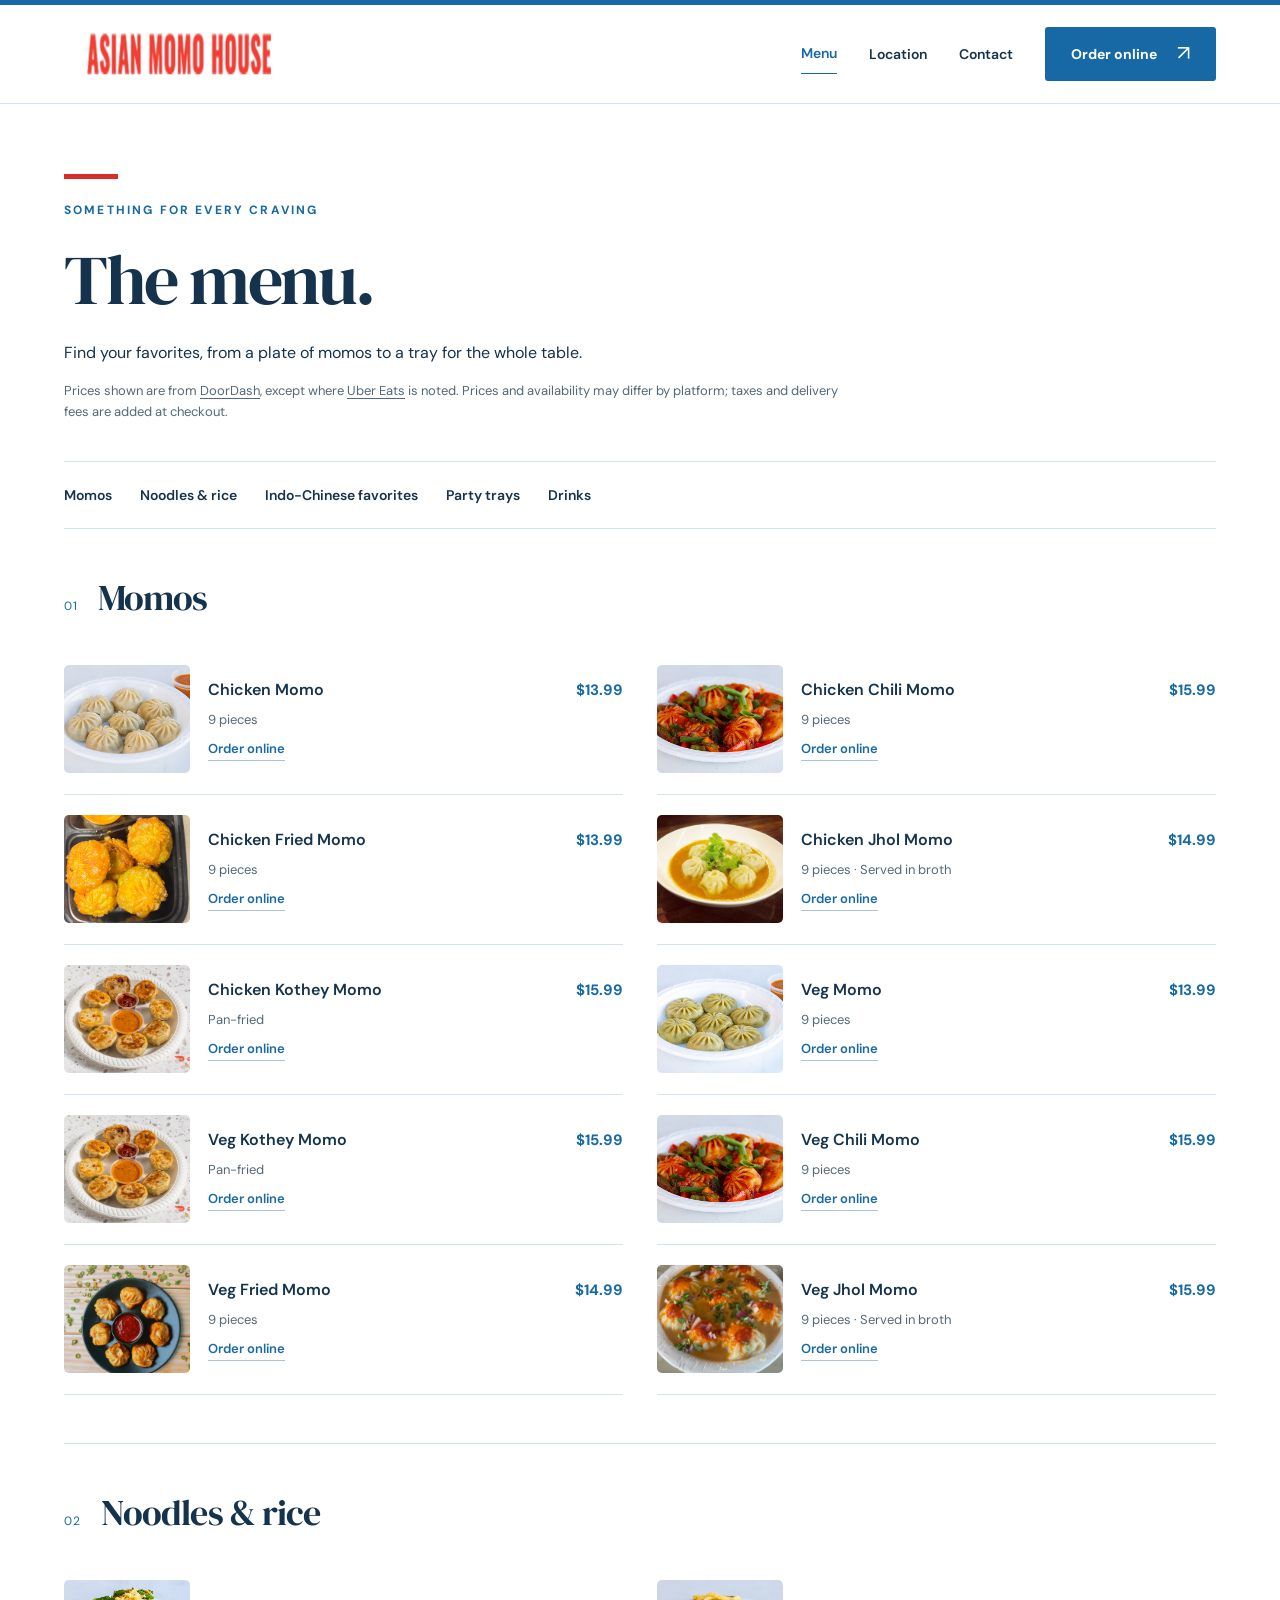
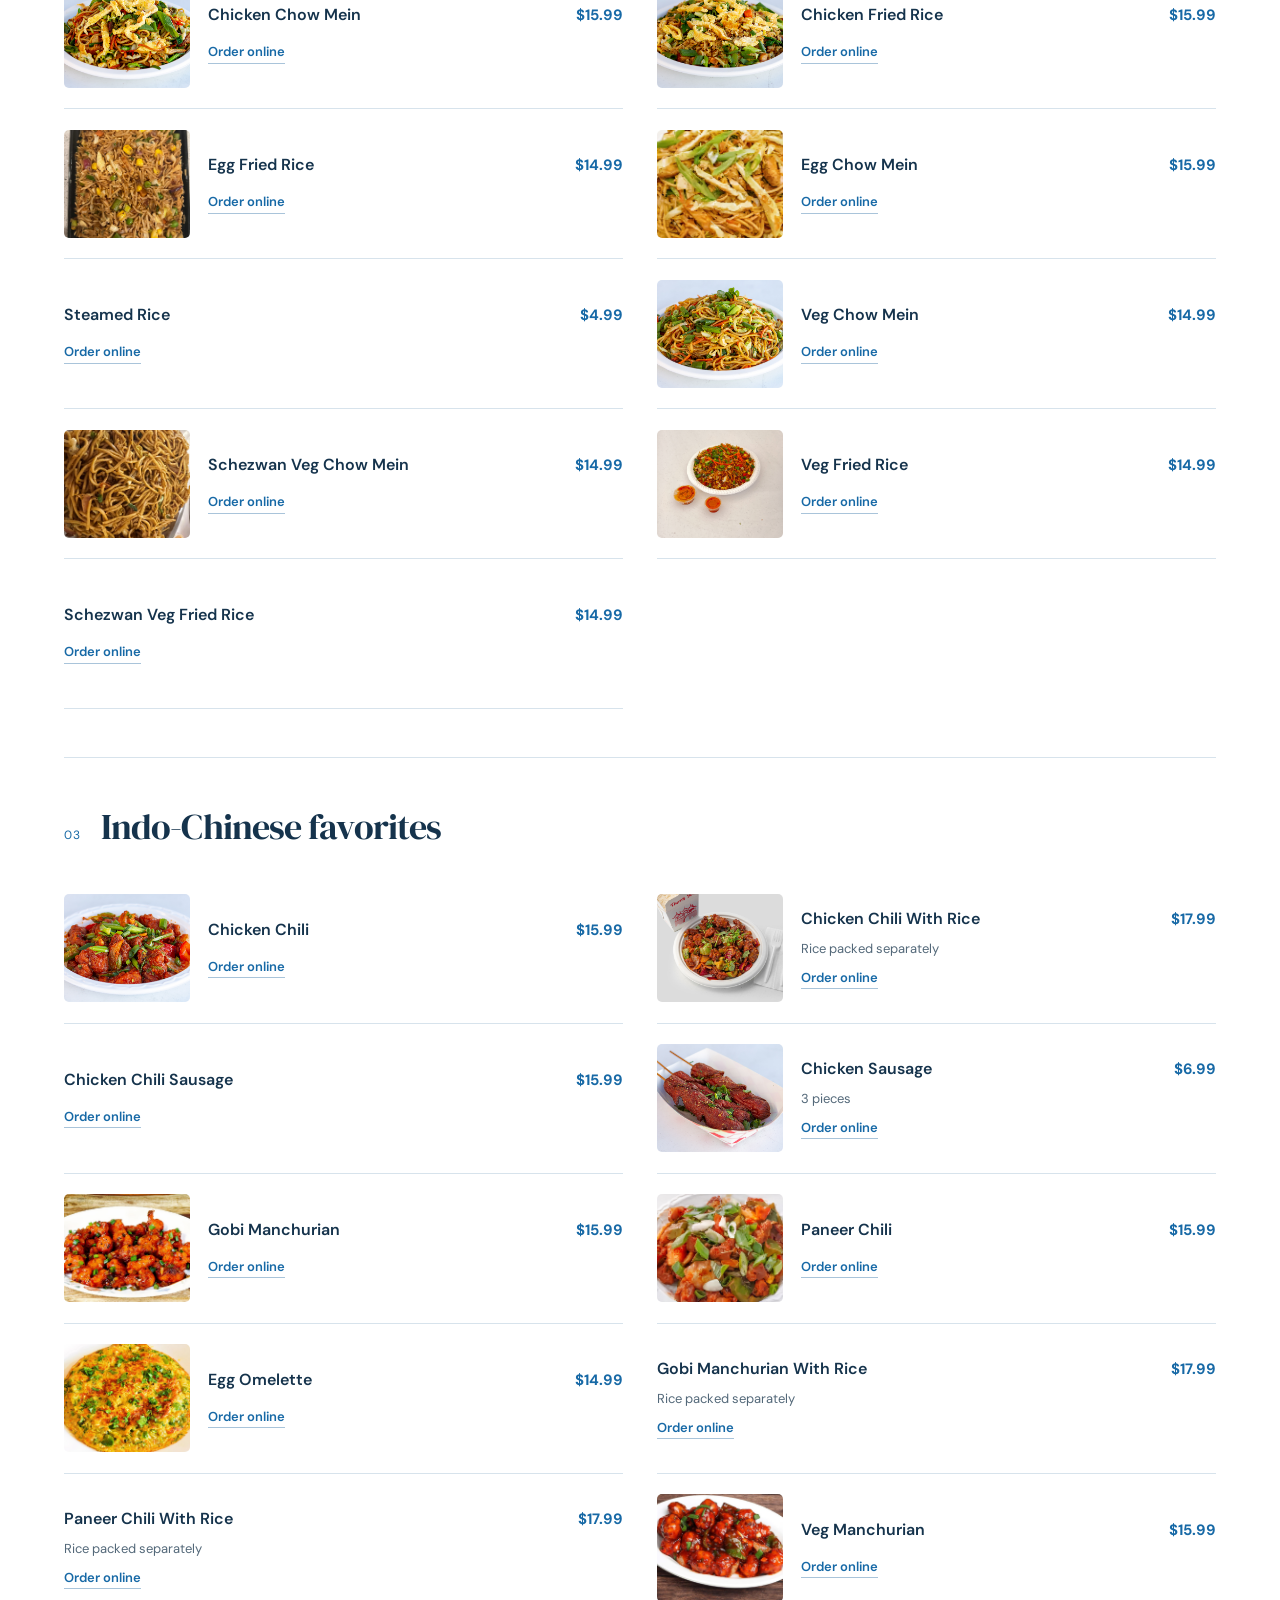
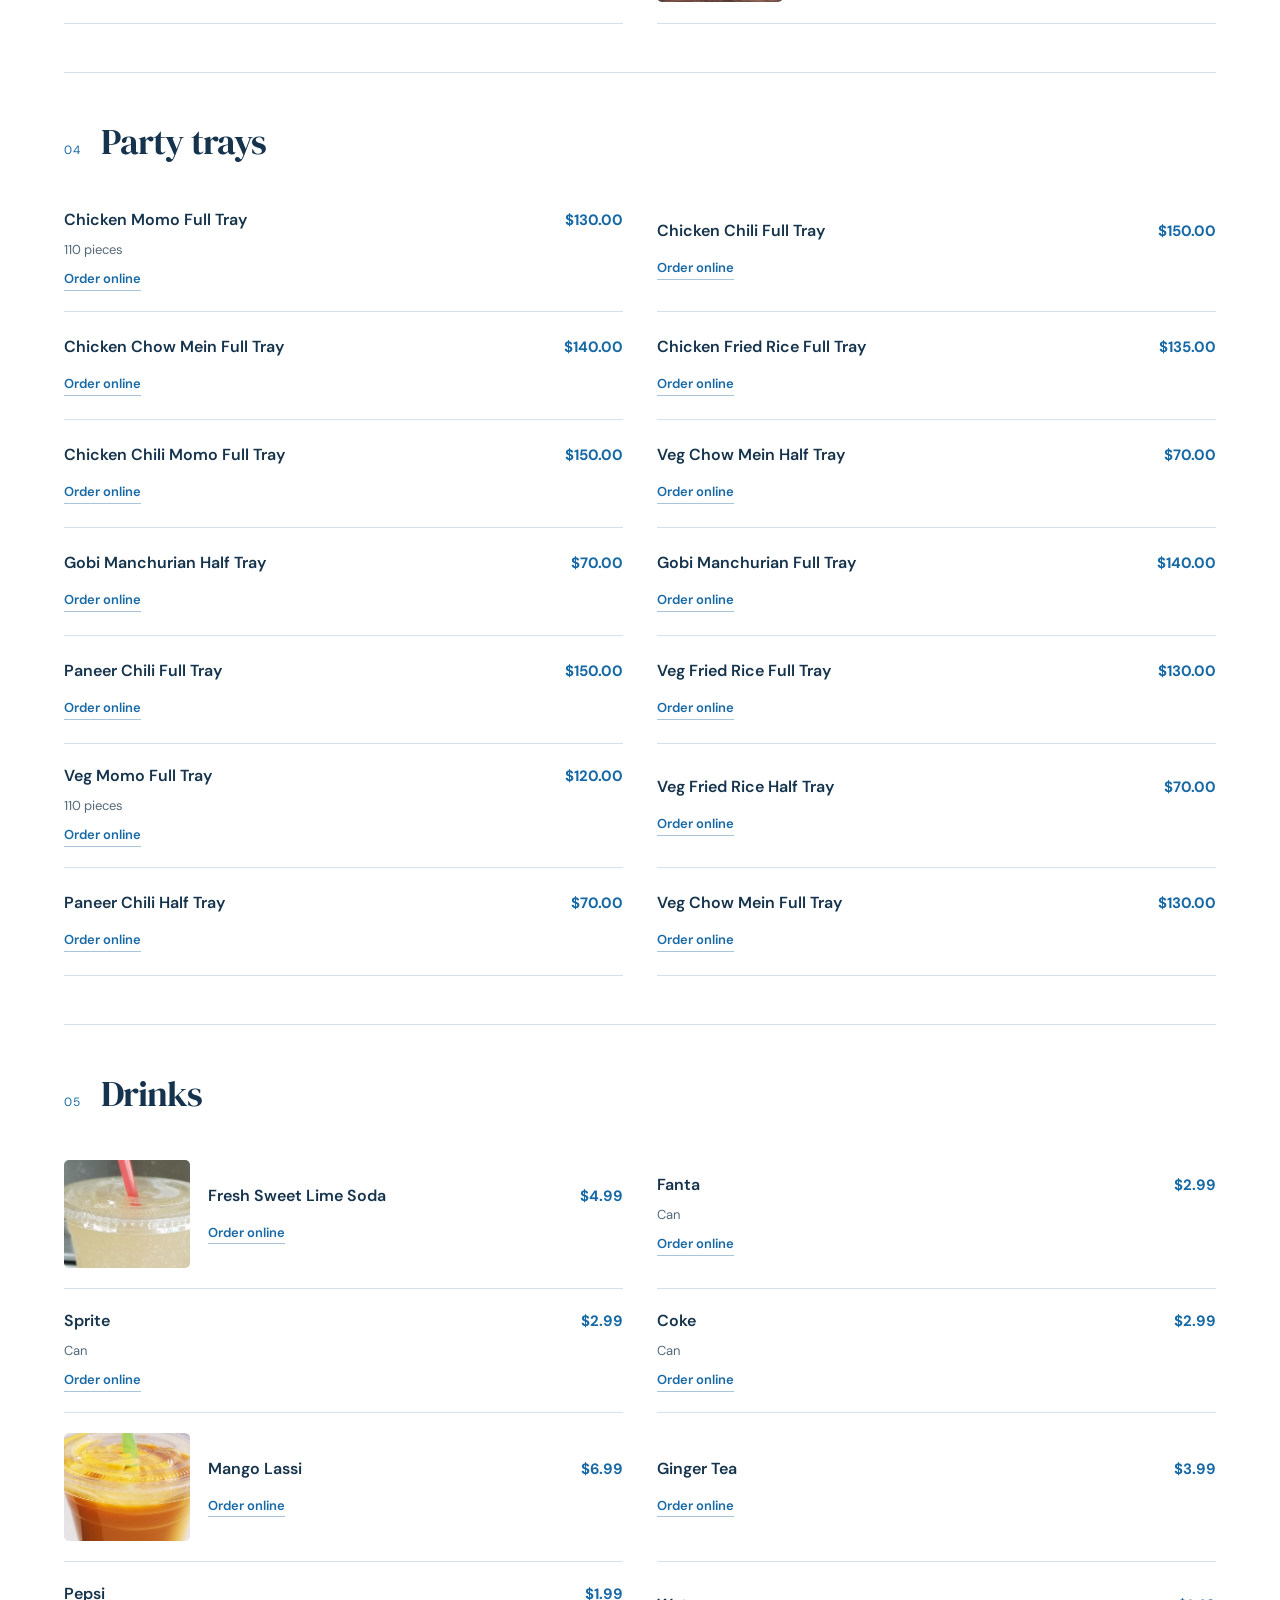
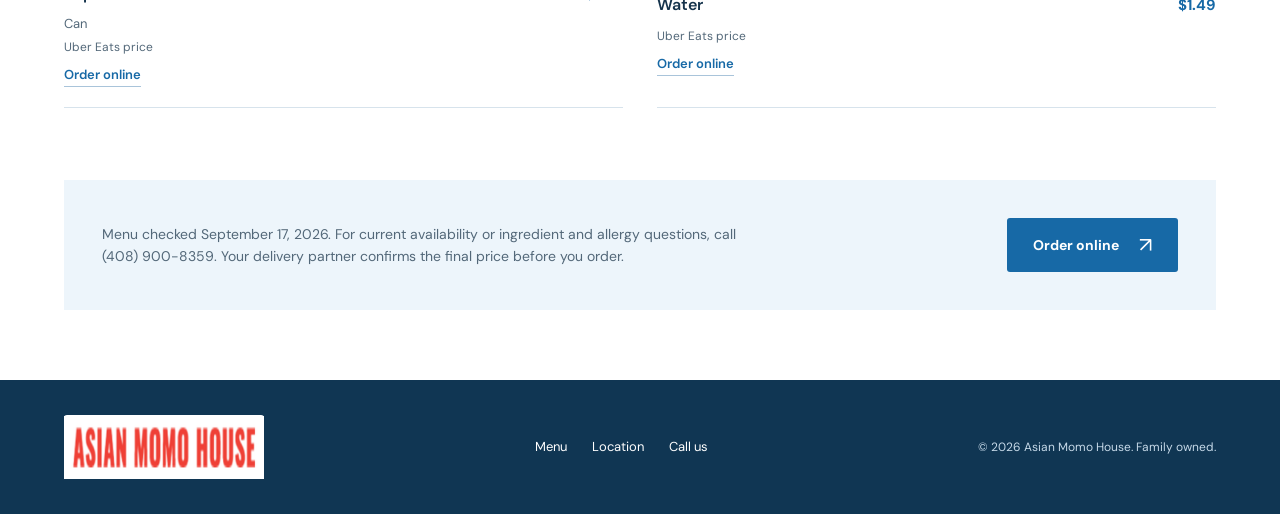
==== commit c96ae4af: "Restore Asian Momo House wordmark" ====
--- a/menu/index.html
+++ b/menu/index.html
@@ -1,13 +1,13 @@
 <!DOCTYPE html><html lang="en"><head><meta charset="utf-8"><meta name="viewport" content="width=device-width, initial-scale=1"><title>Menu | Asian Momo House, Sunnyvale</title><meta name="description" content="Explore our momo, chow mein, fried rice, and drinks menu. Choose DoorDash or Uber Eats for current prices and delivery from Asian Momo House."><meta name="theme-color" content="#1769a6"><link rel="canonical" href="https://eakraj10.github.io/menu/"><link rel="icon" href="/assets/doordash/merchant-logo.png" type="image/png"><link rel="preconnect" href="https://fonts.googleapis.com"><link rel="preconnect" href="https://fonts.gstatic.com" crossorigin><link rel="stylesheet" href="/styles.css"><meta property="og:title" content="Menu | Asian Momo House, Sunnyvale"><meta property="og:description" content="Explore our momo, chow mein, fried rice, and drinks menu. Choose DoorDash or Uber Eats for current prices and delivery from Asian Momo House."><meta property="og:type" content="website"><meta property="og:url" content="https://eakraj10.github.io/menu/"><script type="application/ld+json">{"@context": "https://schema.org", "@type": "FoodEstablishment", "name": "Asian Momo House", "url": "https://eakraj10.github.io", "logo": "https://eakraj10.github.io/assets/doordash/merchant-logo.png", "telephone": "+1-408-900-8359", "servesCuisine": ["Nepalese", "Indo-Chinese"], "address": {"@type": "PostalAddress", "streetAddress": "153 E Fremont Ave", "addressLocality": "Sunnyvale", "addressRegion": "CA", "postalCode": "94087", "addressCountry": "US"}, "hasMenu": "https://eakraj10.github.io/menu/", "openingHoursSpecification": {"@type": "OpeningHoursSpecification", "dayOfWeek": ["Monday", "Tuesday", "Wednesday", "Thursday", "Friday", "Saturday", "Sunday"], "opens": "11:00", "closes": "22:00"}}</script></head><body><a class="skip-link" href="#main">Skip to content</a>
     <header class="site-header"><div class="shell header-inner">
-      <a class="brand" href="/" aria-label="Asian Momo House home"><span class="brand-name">Asian Momo House</span></a>
+      <a class="brand" href="/" aria-label="Asian Momo House home"><img class="brand-logo" src="/assets/asian-momo-house-wordmark.png" alt="Asian Momo House" width="660" height="210"></a>
       <nav class="nav" aria-label="Main navigation">
         <a href="/menu/" aria-current="page">Menu</a>
         <a href="/#location">Location</a>
         <a href="/#contact">Contact</a>
         <button class="button header-order" type="button" data-order aria-haspopup="dialog">Order online<span class="arrow" aria-hidden="true">↗</span></button>
       </nav>
-    </div></header><main id="main" class="shell"><section class="menu-intro"><p class="eyebrow">SOMETHING FOR EVERY CRAVING</p><h1>The menu.</h1><p>Find your favorites, from a plate of momos to a tray for the whole table.</p><p class="menu-pricing-note">Prices shown are from <a href="https://www.doordash.com/en/store/asian-momo-house-sunnyvale-678480/" target="_blank" rel="noopener noreferrer">DoorDash</a>, except where <a href="https://www.ubereats.com/store/asian-momo-house/AxZU5n6cRjyCv6NvXXw7lw" target="_blank" rel="noopener noreferrer">Uber Eats</a> is noted. Prices and availability may differ by platform; taxes and delivery fees are added at checkout.</p></section><nav class="menu-jump" aria-label="Menu categories"><a href="#momos">Momos</a><a href="#noodles">Noodles & rice</a><a href="#more">Indo-Chinese favorites</a><a href="#trays">Party trays</a><a href="#drinks">Drinks</a></nav><section class="menu-section menu-section-momos" id="momos" aria-labelledby="heading-momos"><div class="menu-section-header"><span>01</span><h2 id="heading-momos">Momos</h2></div><div class="menu-items"><article class="menu-item"><img class="menu-item-photo" src="/assets/doordash/chicken-momo.jpg" alt="Chicken Momo from Asian Momo House" width="1422" height="800" loading="lazy"><div class="menu-item-copy"><div class="menu-item-top"><h3>Chicken Momo</h3><span class="menu-price">$13.99</span></div><p>9 pieces</p><button class="menu-item-action" type="button" data-order aria-haspopup="dialog" aria-label="Choose delivery for Chicken Momo">Order online</button></div></article><article class="menu-item"><img class="menu-item-photo" src="/assets/doordash/chili-momo.jpg" alt="Chicken Chili Momo from Asian Momo House" width="1422" height="800" loading="lazy"><div class="menu-item-copy"><div class="menu-item-top"><h3>Chicken Chili Momo</h3><span class="menu-price">$15.99</span></div><p>9 pieces</p><button class="menu-item-action" type="button" data-order aria-haspopup="dialog" aria-label="Choose delivery for Chicken Chili Momo">Order online</button></div></article><article class="menu-item"><img class="menu-item-photo" src="/assets/doordash/chicken-fried-momo.jpg" alt="Chicken Fried Momo from Asian Momo House" width="2000" height="1125" loading="lazy"><div class="menu-item-copy"><div class="menu-item-top"><h3>Chicken Fried Momo</h3><span class="menu-price">$13.99</span></div><p>9 pieces</p><button class="menu-item-action" type="button" data-order aria-haspopup="dialog" aria-label="Choose delivery for Chicken Fried Momo">Order online</button></div></article><article class="menu-item"><img class="menu-item-photo" src="/assets/doordash/chicken-jhol-momo.jpg" alt="Chicken Jhol Momo from Asian Momo House" width="1440" height="1025" loading="lazy"><div class="menu-item-copy"><div class="menu-item-top"><h3>Chicken Jhol Momo</h3><span class="menu-price">$14.99</span></div><p>9 pieces · Served in broth</p><button class="menu-item-action" type="button" data-order aria-haspopup="dialog" aria-label="Choose delivery for Chicken Jhol Momo">Order online</button></div></article><article class="menu-item"><img class="menu-item-photo" src="/assets/doordash/chicken-kothey-momo.jpg" alt="Chicken Kothey Momo from Asian Momo House" width="2000" height="1125" loading="lazy"><div class="menu-item-copy"><div class="menu-item-top"><h3>Chicken Kothey Momo</h3><span class="menu-price">$15.99</span></div><p>Pan-fried</p><button class="menu-item-action" type="button" data-order aria-haspopup="dialog" aria-label="Choose delivery for Chicken Kothey Momo">Order online</button></div></article><article class="menu-item"><img class="menu-item-photo" src="/assets/doordash/veg-momo.jpg" alt="Veg Momo from Asian Momo House" width="1422" height="800" loading="lazy"><div class="menu-item-copy"><div class="menu-item-top"><h3>Veg Momo</h3><span class="menu-price">$13.99</span></div><p>9 pieces</p><button class="menu-item-action" type="button" data-order aria-haspopup="dialog" aria-label="Choose delivery for Veg Momo">Order online</button></div></article><article class="menu-item"><img class="menu-item-photo" src="/assets/doordash/veg-kothey-momo.jpg" alt="Veg Kothey Momo from Asian Momo House" width="2000" height="1125" loading="lazy"><div class="menu-item-copy"><div class="menu-item-top"><h3>Veg Kothey Momo</h3><span class="menu-price">$15.99</span></div><p>Pan-fried</p><button class="menu-item-action" type="button" data-order aria-haspopup="dialog" aria-label="Choose delivery for Veg Kothey Momo">Order online</button></div></article><article class="menu-item"><img class="menu-item-photo" src="/assets/doordash/chili-momo.jpg" alt="Veg Chili Momo from Asian Momo House" width="1422" height="800" loading="lazy"><div class="menu-item-copy"><div class="menu-item-top"><h3>Veg Chili Momo</h3><span class="menu-price">$15.99</span></div><p>9 pieces</p><button class="menu-item-action" type="button" data-order aria-haspopup="dialog" aria-label="Choose delivery for Veg Chili Momo">Order online</button></div></article><article class="menu-item"><img class="menu-item-photo" src="/assets/doordash/veg-fried-momo.png" alt="Veg Fried Momo from Asian Momo House" width="666" height="666" loading="lazy"><div class="menu-item-copy"><div class="menu-item-top"><h3>Veg Fried Momo</h3><span class="menu-price">$14.99</span></div><p>9 pieces</p><button class="menu-item-action" type="button" data-order aria-haspopup="dialog" aria-label="Choose delivery for Veg Fried Momo">Order online</button></div></article><article class="menu-item"><img class="menu-item-photo" src="/assets/doordash/veg-jhol-momo.jpg" alt="Veg Jhol Momo from Asian Momo House" width="600" height="600" loading="lazy"><div class="menu-item-copy"><div class="menu-item-top"><h3>Veg Jhol Momo</h3><span class="menu-price">$15.99</span></div><p>9 pieces · Served in broth</p><button class="menu-item-action" type="button" data-order aria-haspopup="dialog" aria-label="Choose delivery for Veg Jhol Momo">Order online</button></div></article></div></section><section class="menu-section menu-section-noodles" id="noodles" aria-labelledby="heading-noodles"><div class="menu-section-header"><span>02</span><h2 id="heading-noodles">Noodles & rice</h2></div><div class="menu-items"><article class="menu-item"><img class="menu-item-photo" src="/assets/doordash/chicken-chow-mein.jpg" alt="Chicken Chow Mein from Asian Momo House" width="1422" height="800" loading="lazy"><div class="menu-item-copy"><div class="menu-item-top"><h3>Chicken Chow Mein</h3><span class="menu-price">$15.99</span></div><button class="menu-item-action" type="button" data-order aria-haspopup="dialog" aria-label="Choose delivery for Chicken Chow Mein">Order online</button></div></article><article class="menu-item"><img class="menu-item-photo" src="/assets/doordash/chicken-fried-rice.jpg" alt="Chicken Fried Rice from Asian Momo House" width="1422" height="800" loading="lazy"><div class="menu-item-copy"><div class="menu-item-top"><h3>Chicken Fried Rice</h3><span class="menu-price">$15.99</span></div><button class="menu-item-action" type="button" data-order aria-haspopup="dialog" aria-label="Choose delivery for Chicken Fried Rice">Order online</button></div></article><article class="menu-item"><img class="menu-item-photo" src="/assets/doordash/egg-fried-rice.jpg" alt="Egg Fried Rice from Asian Momo House" width="4500" height="6000" loading="lazy"><div class="menu-item-copy"><div class="menu-item-top"><h3>Egg Fried Rice</h3><span class="menu-price">$14.99</span></div><button class="menu-item-action" type="button" data-order aria-haspopup="dialog" aria-label="Choose delivery for Egg Fried Rice">Order online</button></div></article><article class="menu-item"><img class="menu-item-photo" src="/assets/doordash/egg-chowmein.jpg" alt="Egg Chow Mein from Asian Momo House" width="1605" height="900" loading="lazy"><div class="menu-item-copy"><div class="menu-item-top"><h3>Egg Chow Mein</h3><span class="menu-price">$15.99</span></div><button class="menu-item-action" type="button" data-order aria-haspopup="dialog" aria-label="Choose delivery for Egg Chow Mein">Order online</button></div></article><article class="menu-item"><div class="menu-item-copy"><div class="menu-item-top"><h3>Steamed Rice</h3><span class="menu-price">$4.99</span></div><button class="menu-item-action" type="button" data-order aria-haspopup="dialog" aria-label="Choose delivery for Steamed Rice">Order online</button></div></article><article class="menu-item"><img class="menu-item-photo" src="/assets/doordash/veg-chow-mein.jpg" alt="Veg Chow Mein from Asian Momo House" width="1422" height="800" loading="lazy"><div class="menu-item-copy"><div class="menu-item-top"><h3>Veg Chow Mein</h3><span class="menu-price">$14.99</span></div><button class="menu-item-action" type="button" data-order aria-haspopup="dialog" aria-label="Choose delivery for Veg Chow Mein">Order online</button></div></article><article class="menu-item"><img class="menu-item-photo" src="/assets/doordash/schezwan-veg-chowmein.jpg" alt="Schezwan Veg Chow Mein from Asian Momo House" width="4500" height="6000" loading="lazy"><div class="menu-item-copy"><div class="menu-item-top"><h3>Schezwan Veg Chow Mein</h3><span class="menu-price">$14.99</span></div><button class="menu-item-action" type="button" data-order aria-haspopup="dialog" aria-label="Choose delivery for Schezwan Veg Chow Mein">Order online</button></div></article><article class="menu-item"><img class="menu-item-photo" src="/assets/doordash/veg-fried-rice.jpg" alt="Veg Fried Rice from Asian Momo House" width="1500" height="2000" loading="lazy"><div class="menu-item-copy"><div class="menu-item-top"><h3>Veg Fried Rice</h3><span class="menu-price">$14.99</span></div><button class="menu-item-action" type="button" data-order aria-haspopup="dialog" aria-label="Choose delivery for Veg Fried Rice">Order online</button></div></article><article class="menu-item"><div class="menu-item-copy"><div class="menu-item-top"><h3>Schezwan Veg Fried Rice</h3><span class="menu-price">$14.99</span></div><button class="menu-item-action" type="button" data-order aria-haspopup="dialog" aria-label="Choose delivery for Schezwan Veg Fried Rice">Order online</button></div></article></div></section><section class="menu-section menu-section-more" id="more" aria-labelledby="heading-more"><div class="menu-section-header"><span>03</span><h2 id="heading-more">Indo-Chinese favorites</h2></div><div class="menu-items"><article class="menu-item"><img class="menu-item-photo" src="/assets/doordash/chicken-chilli.jpg" alt="Chicken Chili from Asian Momo House" width="1422" height="800" loading="lazy"><div class="menu-item-copy"><div class="menu-item-top"><h3>Chicken Chili</h3><span class="menu-price">$15.99</span></div><button class="menu-item-action" type="button" data-order aria-haspopup="dialog" aria-label="Choose delivery for Chicken Chili">Order online</button></div></article><article class="menu-item"><img class="menu-item-photo" src="/assets/doordash/chicken-chili-with-rice.jpg" alt="Chicken Chili With Rice from Asian Momo House" width="2000" height="1501" loading="lazy"><div class="menu-item-copy"><div class="menu-item-top"><h3>Chicken Chili With Rice</h3><span class="menu-price">$17.99</span></div><p>Rice packed separately</p><button class="menu-item-action" type="button" data-order aria-haspopup="dialog" aria-label="Choose delivery for Chicken Chili With Rice">Order online</button></div></article><article class="menu-item"><div class="menu-item-copy"><div class="menu-item-top"><h3>Chicken Chili Sausage</h3><span class="menu-price">$15.99</span></div><button class="menu-item-action" type="button" data-order aria-haspopup="dialog" aria-label="Choose delivery for Chicken Chili Sausage">Order online</button></div></article><article class="menu-item"><img class="menu-item-photo" src="/assets/doordash/chicken-sausage.jpg" alt="Chicken Sausage from Asian Momo House" width="1422" height="800" loading="lazy"><div class="menu-item-copy"><div class="menu-item-top"><h3>Chicken Sausage</h3><span class="menu-price">$6.99</span></div><p>3 pieces</p><button class="menu-item-action" type="button" data-order aria-haspopup="dialog" aria-label="Choose delivery for Chicken Sausage">Order online</button></div></article><article class="menu-item"><img class="menu-item-photo" src="/assets/doordash/gobi-manchurian.jpg" alt="Gobi Manchurian from Asian Momo House" width="1600" height="900" loading="lazy"><div class="menu-item-copy"><div class="menu-item-top"><h3>Gobi Manchurian</h3><span class="menu-price">$15.99</span></div><button class="menu-item-action" type="button" data-order aria-haspopup="dialog" aria-label="Choose delivery for Gobi Manchurian">Order online</button></div></article><article class="menu-item"><img class="menu-item-photo" src="/assets/doordash/paneer-chili.jpg" alt="Paneer Chili from Asian Momo House" width="1605" height="900" loading="lazy"><div class="menu-item-copy"><div class="menu-item-top"><h3>Paneer Chili</h3><span class="menu-price">$15.99</span></div><button class="menu-item-action" type="button" data-order aria-haspopup="dialog" aria-label="Choose delivery for Paneer Chili">Order online</button></div></article><article class="menu-item"><img class="menu-item-photo" src="/assets/doordash/egg-omelette.jpg" alt="Egg Omelette from Asian Momo House" width="1603" height="900" loading="lazy"><div class="menu-item-copy"><div class="menu-item-top"><h3>Egg Omelette</h3><span class="menu-price">$14.99</span></div><button class="menu-item-action" type="button" data-order aria-haspopup="dialog" aria-label="Choose delivery for Egg Omelette">Order online</button></div></article><article class="menu-item"><div class="menu-item-copy"><div class="menu-item-top"><h3>Gobi Manchurian With Rice</h3><span class="menu-price">$17.99</span></div><p>Rice packed separately</p><button class="menu-item-action" type="button" data-order aria-haspopup="dialog" aria-label="Choose delivery for Gobi Manchurian With Rice">Order online</button></div></article><article class="menu-item"><div class="menu-item-copy"><div class="menu-item-top"><h3>Paneer Chili With Rice</h3><span class="menu-price">$17.99</span></div><p>Rice packed separately</p><button class="menu-item-action" type="button" data-order aria-haspopup="dialog" aria-label="Choose delivery for Paneer Chili With Rice">Order online</button></div></article><article class="menu-item"><img class="menu-item-photo" src="/assets/doordash/veg-manchurian.jpg" alt="Veg Manchurian from Asian Momo House" width="1600" height="900" loading="lazy"><div class="menu-item-copy"><div class="menu-item-top"><h3>Veg Manchurian</h3><span class="menu-price">$15.99</span></div><button class="menu-item-action" type="button" data-order aria-haspopup="dialog" aria-label="Choose delivery for Veg Manchurian">Order online</button></div></article></div></section><section class="menu-section menu-section-trays" id="trays" aria-labelledby="heading-trays"><div class="menu-section-header"><span>04</span><h2 id="heading-trays">Party trays</h2></div><div class="menu-items"><article class="menu-item"><div class="menu-item-copy"><div class="menu-item-top"><h3>Chicken Momo Full Tray</h3><span class="menu-price">$130.00</span></div><p>110 pieces</p><button class="menu-item-action" type="button" data-order aria-haspopup="dialog" aria-label="Choose delivery for Chicken Momo Full Tray">Order online</button></div></article><article class="menu-item"><div class="menu-item-copy"><div class="menu-item-top"><h3>Chicken Chili Full Tray</h3><span class="menu-price">$150.00</span></div><button class="menu-item-action" type="button" data-order aria-haspopup="dialog" aria-label="Choose delivery for Chicken Chili Full Tray">Order online</button></div></article><article class="menu-item"><div class="menu-item-copy"><div class="menu-item-top"><h3>Chicken Chow Mein Full Tray</h3><span class="menu-price">$140.00</span></div><button class="menu-item-action" type="button" data-order aria-haspopup="dialog" aria-label="Choose delivery for Chicken Chow Mein Full Tray">Order online</button></div></article><article class="menu-item"><div class="menu-item-copy"><div class="menu-item-top"><h3>Chicken Fried Rice Full Tray</h3><span class="menu-price">$135.00</span></div><button class="menu-item-action" type="button" data-order aria-haspopup="dialog" aria-label="Choose delivery for Chicken Fried Rice Full Tray">Order online</button></div></article><article class="menu-item"><div class="menu-item-copy"><div class="menu-item-top"><h3>Chicken Chili Momo Full Tray</h3><span class="menu-price">$150.00</span></div><button class="menu-item-action" type="button" data-order aria-haspopup="dialog" aria-label="Choose delivery for Chicken Chili Momo Full Tray">Order online</button></div></article><article class="menu-item"><div class="menu-item-copy"><div class="menu-item-top"><h3>Veg Chow Mein Half Tray</h3><span class="menu-price">$70.00</span></div><button class="menu-item-action" type="button" data-order aria-haspopup="dialog" aria-label="Choose delivery for Veg Chow Mein Half Tray">Order online</button></div></article><article class="menu-item"><div class="menu-item-copy"><div class="menu-item-top"><h3>Gobi Manchurian Half Tray</h3><span class="menu-price">$70.00</span></div><button class="menu-item-action" type="button" data-order aria-haspopup="dialog" aria-label="Choose delivery for Gobi Manchurian Half Tray">Order online</button></div></article><article class="menu-item"><div class="menu-item-copy"><div class="menu-item-top"><h3>Gobi Manchurian Full Tray</h3><span class="menu-price">$140.00</span></div><button class="menu-item-action" type="button" data-order aria-haspopup="dialog" aria-label="Choose delivery for Gobi Manchurian Full Tray">Order online</button></div></article><article class="menu-item"><div class="menu-item-copy"><div class="menu-item-top"><h3>Paneer Chili Full Tray</h3><span class="menu-price">$150.00</span></div><button class="menu-item-action" type="button" data-order aria-haspopup="dialog" aria-label="Choose delivery for Paneer Chili Full Tray">Order online</button></div></article><article class="menu-item"><div class="menu-item-copy"><div class="menu-item-top"><h3>Veg Fried Rice Full Tray</h3><span class="menu-price">$130.00</span></div><button class="menu-item-action" type="button" data-order aria-haspopup="dialog" aria-label="Choose delivery for Veg Fried Rice Full Tray">Order online</button></div></article><article class="menu-item"><div class="menu-item-copy"><div class="menu-item-top"><h3>Veg Momo Full Tray</h3><span class="menu-price">$120.00</span></div><p>110 pieces</p><button class="menu-item-action" type="button" data-order aria-haspopup="dialog" aria-label="Choose delivery for Veg Momo Full Tray">Order online</button></div></article><article class="menu-item"><div class="menu-item-copy"><div class="menu-item-top"><h3>Veg Fried Rice Half Tray</h3><span class="menu-price">$70.00</span></div><button class="menu-item-action" type="button" data-order aria-haspopup="dialog" aria-label="Choose delivery for Veg Fried Rice Half Tray">Order online</button></div></article><article class="menu-item"><div class="menu-item-copy"><div class="menu-item-top"><h3>Paneer Chili Half Tray</h3><span class="menu-price">$70.00</span></div><button class="menu-item-action" type="button" data-order aria-haspopup="dialog" aria-label="Choose delivery for Paneer Chili Half Tray">Order online</button></div></article><article class="menu-item"><div class="menu-item-copy"><div class="menu-item-top"><h3>Veg Chow Mein Full Tray</h3><span class="menu-price">$130.00</span></div><button class="menu-item-action" type="button" data-order aria-haspopup="dialog" aria-label="Choose delivery for Veg Chow Mein Full Tray">Order online</button></div></article></div></section><section class="menu-section menu-section-drinks" id="drinks" aria-labelledby="heading-drinks"><div class="menu-section-header"><span>05</span><h2 id="heading-drinks">Drinks</h2></div><div class="menu-items"><article class="menu-item"><img class="menu-item-photo" src="/assets/doordash/fresh-sweet-lime-soda.jpg" alt="Fresh Sweet Lime Soda from Asian Momo House" width="1601" height="900" loading="lazy"><div class="menu-item-copy"><div class="menu-item-top"><h3>Fresh Sweet Lime Soda</h3><span class="menu-price">$4.99</span></div><button class="menu-item-action" type="button" data-order aria-haspopup="dialog" aria-label="Choose delivery for Fresh Sweet Lime Soda">Order online</button></div></article><article class="menu-item"><div class="menu-item-copy"><div class="menu-item-top"><h3>Fanta</h3><span class="menu-price">$2.99</span></div><p>Can</p><button class="menu-item-action" type="button" data-order aria-haspopup="dialog" aria-label="Choose delivery for Fanta">Order online</button></div></article><article class="menu-item"><div class="menu-item-copy"><div class="menu-item-top"><h3>Sprite</h3><span class="menu-price">$2.99</span></div><p>Can</p><button class="menu-item-action" type="button" data-order aria-haspopup="dialog" aria-label="Choose delivery for Sprite">Order online</button></div></article><article class="menu-item"><div class="menu-item-copy"><div class="menu-item-top"><h3>Coke</h3><span class="menu-price">$2.99</span></div><p>Can</p><button class="menu-item-action" type="button" data-order aria-haspopup="dialog" aria-label="Choose delivery for Coke">Order online</button></div></article><article class="menu-item"><img class="menu-item-photo" src="/assets/doordash/mango-lassi.jpg" alt="Mango Lassi from Asian Momo House" width="1620" height="900" loading="lazy"><div class="menu-item-copy"><div class="menu-item-top"><h3>Mango Lassi</h3><span class="menu-price">$6.99</span></div><button class="menu-item-action" type="button" data-order aria-haspopup="dialog" aria-label="Choose delivery for Mango Lassi">Order online</button></div></article><article class="menu-item"><div class="menu-item-copy"><div class="menu-item-top"><h3>Ginger Tea</h3><span class="menu-price">$3.99</span></div><button class="menu-item-action" type="button" data-order aria-haspopup="dialog" aria-label="Choose delivery for Ginger Tea">Order online</button></div></article><article class="menu-item"><div class="menu-item-copy"><div class="menu-item-top"><h3>Pepsi</h3><span class="menu-price">$1.99</span></div><p>Can</p><span class="menu-source">Uber Eats price</span><button class="menu-item-action" type="button" data-order aria-haspopup="dialog" aria-label="Choose delivery for Pepsi">Order online</button></div></article><article class="menu-item"><div class="menu-item-copy"><div class="menu-item-top"><h3>Water</h3><span class="menu-price">$1.49</span></div><span class="menu-source">Uber Eats price</span><button class="menu-item-action" type="button" data-order aria-haspopup="dialog" aria-label="Choose delivery for Water">Order online</button></div></article></div></section><div class="menu-bottom"><p>Menu checked September 17, 2026. For current availability or ingredient and allergy questions, call <a href="tel:+14089008359">(408) 900-8359</a>. Your delivery partner confirms the final price before you order.</p><button class="button " type="button" data-order aria-haspopup="dialog">Order online<span class="arrow" aria-hidden="true">↗</span></button></div></main><footer class="footer"><div class="shell footer-inner"><a class="brand" href="/" aria-label="Asian Momo House home"><span class="brand-name">Asian Momo House</span></a><nav class="footer-links" aria-label="Footer"><a href="/menu/">Menu</a><a href="/#location">Location</a><a href="tel:+14089008359">Call us</a></nav><p>© 2026 Asian Momo House. Family owned.</p></div></footer>
+    </div></header><main id="main" class="shell"><section class="menu-intro"><p class="eyebrow">SOMETHING FOR EVERY CRAVING</p><h1>The menu.</h1><p>Find your favorites, from a plate of momos to a tray for the whole table.</p><p class="menu-pricing-note">Prices shown are from <a href="https://www.doordash.com/en/store/asian-momo-house-sunnyvale-678480/" target="_blank" rel="noopener noreferrer">DoorDash</a>, except where <a href="https://www.ubereats.com/store/asian-momo-house/AxZU5n6cRjyCv6NvXXw7lw" target="_blank" rel="noopener noreferrer">Uber Eats</a> is noted. Prices and availability may differ by platform; taxes and delivery fees are added at checkout.</p></section><nav class="menu-jump" aria-label="Menu categories"><a href="#momos">Momos</a><a href="#noodles">Noodles & rice</a><a href="#more">Indo-Chinese favorites</a><a href="#trays">Party trays</a><a href="#drinks">Drinks</a></nav><section class="menu-section menu-section-momos" id="momos" aria-labelledby="heading-momos"><div class="menu-section-header"><span>01</span><h2 id="heading-momos">Momos</h2></div><div class="menu-items"><article class="menu-item"><img class="menu-item-photo" src="/assets/doordash/chicken-momo.jpg" alt="Chicken Momo from Asian Momo House" width="1422" height="800" loading="lazy"><div class="menu-item-copy"><div class="menu-item-top"><h3>Chicken Momo</h3><span class="menu-price">$13.99</span></div><p>9 pieces</p><button class="menu-item-action" type="button" data-order aria-haspopup="dialog" aria-label="Choose delivery for Chicken Momo">Order online</button></div></article><article class="menu-item"><img class="menu-item-photo" src="/assets/doordash/chili-momo.jpg" alt="Chicken Chili Momo from Asian Momo House" width="1422" height="800" loading="lazy"><div class="menu-item-copy"><div class="menu-item-top"><h3>Chicken Chili Momo</h3><span class="menu-price">$15.99</span></div><p>9 pieces</p><button class="menu-item-action" type="button" data-order aria-haspopup="dialog" aria-label="Choose delivery for Chicken Chili Momo">Order online</button></div></article><article class="menu-item"><img class="menu-item-photo" src="/assets/doordash/chicken-fried-momo.jpg" alt="Chicken Fried Momo from Asian Momo House" width="2000" height="1125" loading="lazy"><div class="menu-item-copy"><div class="menu-item-top"><h3>Chicken Fried Momo</h3><span class="menu-price">$13.99</span></div><p>9 pieces</p><button class="menu-item-action" type="button" data-order aria-haspopup="dialog" aria-label="Choose delivery for Chicken Fried Momo">Order online</button></div></article><article class="menu-item"><img class="menu-item-photo" src="/assets/doordash/chicken-jhol-momo.jpg" alt="Chicken Jhol Momo from Asian Momo House" width="1440" height="1025" loading="lazy"><div class="menu-item-copy"><div class="menu-item-top"><h3>Chicken Jhol Momo</h3><span class="menu-price">$14.99</span></div><p>9 pieces · Served in broth</p><button class="menu-item-action" type="button" data-order aria-haspopup="dialog" aria-label="Choose delivery for Chicken Jhol Momo">Order online</button></div></article><article class="menu-item"><img class="menu-item-photo" src="/assets/doordash/chicken-kothey-momo.jpg" alt="Chicken Kothey Momo from Asian Momo House" width="2000" height="1125" loading="lazy"><div class="menu-item-copy"><div class="menu-item-top"><h3>Chicken Kothey Momo</h3><span class="menu-price">$15.99</span></div><p>Pan-fried</p><button class="menu-item-action" type="button" data-order aria-haspopup="dialog" aria-label="Choose delivery for Chicken Kothey Momo">Order online</button></div></article><article class="menu-item"><img class="menu-item-photo" src="/assets/doordash/veg-momo.jpg" alt="Veg Momo from Asian Momo House" width="1422" height="800" loading="lazy"><div class="menu-item-copy"><div class="menu-item-top"><h3>Veg Momo</h3><span class="menu-price">$13.99</span></div><p>9 pieces</p><button class="menu-item-action" type="button" data-order aria-haspopup="dialog" aria-label="Choose delivery for Veg Momo">Order online</button></div></article><article class="menu-item"><img class="menu-item-photo" src="/assets/doordash/veg-kothey-momo.jpg" alt="Veg Kothey Momo from Asian Momo House" width="2000" height="1125" loading="lazy"><div class="menu-item-copy"><div class="menu-item-top"><h3>Veg Kothey Momo</h3><span class="menu-price">$15.99</span></div><p>Pan-fried</p><button class="menu-item-action" type="button" data-order aria-haspopup="dialog" aria-label="Choose delivery for Veg Kothey Momo">Order online</button></div></article><article class="menu-item"><img class="menu-item-photo" src="/assets/doordash/chili-momo.jpg" alt="Veg Chili Momo from Asian Momo House" width="1422" height="800" loading="lazy"><div class="menu-item-copy"><div class="menu-item-top"><h3>Veg Chili Momo</h3><span class="menu-price">$15.99</span></div><p>9 pieces</p><button class="menu-item-action" type="button" data-order aria-haspopup="dialog" aria-label="Choose delivery for Veg Chili Momo">Order online</button></div></article><article class="menu-item"><img class="menu-item-photo" src="/assets/doordash/veg-fried-momo.png" alt="Veg Fried Momo from Asian Momo House" width="666" height="666" loading="lazy"><div class="menu-item-copy"><div class="menu-item-top"><h3>Veg Fried Momo</h3><span class="menu-price">$14.99</span></div><p>9 pieces</p><button class="menu-item-action" type="button" data-order aria-haspopup="dialog" aria-label="Choose delivery for Veg Fried Momo">Order online</button></div></article><article class="menu-item"><img class="menu-item-photo" src="/assets/doordash/veg-jhol-momo.jpg" alt="Veg Jhol Momo from Asian Momo House" width="600" height="600" loading="lazy"><div class="menu-item-copy"><div class="menu-item-top"><h3>Veg Jhol Momo</h3><span class="menu-price">$15.99</span></div><p>9 pieces · Served in broth</p><button class="menu-item-action" type="button" data-order aria-haspopup="dialog" aria-label="Choose delivery for Veg Jhol Momo">Order online</button></div></article></div></section><section class="menu-section menu-section-noodles" id="noodles" aria-labelledby="heading-noodles"><div class="menu-section-header"><span>02</span><h2 id="heading-noodles">Noodles & rice</h2></div><div class="menu-items"><article class="menu-item"><img class="menu-item-photo" src="/assets/doordash/chicken-chow-mein.jpg" alt="Chicken Chow Mein from Asian Momo House" width="1422" height="800" loading="lazy"><div class="menu-item-copy"><div class="menu-item-top"><h3>Chicken Chow Mein</h3><span class="menu-price">$15.99</span></div><button class="menu-item-action" type="button" data-order aria-haspopup="dialog" aria-label="Choose delivery for Chicken Chow Mein">Order online</button></div></article><article class="menu-item"><img class="menu-item-photo" src="/assets/doordash/chicken-fried-rice.jpg" alt="Chicken Fried Rice from Asian Momo House" width="1422" height="800" loading="lazy"><div class="menu-item-copy"><div class="menu-item-top"><h3>Chicken Fried Rice</h3><span class="menu-price">$15.99</span></div><button class="menu-item-action" type="button" data-order aria-haspopup="dialog" aria-label="Choose delivery for Chicken Fried Rice">Order online</button></div></article><article class="menu-item"><img class="menu-item-photo" src="/assets/doordash/egg-fried-rice.jpg" alt="Egg Fried Rice from Asian Momo House" width="4500" height="6000" loading="lazy"><div class="menu-item-copy"><div class="menu-item-top"><h3>Egg Fried Rice</h3><span class="menu-price">$14.99</span></div><button class="menu-item-action" type="button" data-order aria-haspopup="dialog" aria-label="Choose delivery for Egg Fried Rice">Order online</button></div></article><article class="menu-item"><img class="menu-item-photo" src="/assets/doordash/egg-chowmein.jpg" alt="Egg Chow Mein from Asian Momo House" width="1605" height="900" loading="lazy"><div class="menu-item-copy"><div class="menu-item-top"><h3>Egg Chow Mein</h3><span class="menu-price">$15.99</span></div><button class="menu-item-action" type="button" data-order aria-haspopup="dialog" aria-label="Choose delivery for Egg Chow Mein">Order online</button></div></article><article class="menu-item"><div class="menu-item-copy"><div class="menu-item-top"><h3>Steamed Rice</h3><span class="menu-price">$4.99</span></div><button class="menu-item-action" type="button" data-order aria-haspopup="dialog" aria-label="Choose delivery for Steamed Rice">Order online</button></div></article><article class="menu-item"><img class="menu-item-photo" src="/assets/doordash/veg-chow-mein.jpg" alt="Veg Chow Mein from Asian Momo House" width="1422" height="800" loading="lazy"><div class="menu-item-copy"><div class="menu-item-top"><h3>Veg Chow Mein</h3><span class="menu-price">$14.99</span></div><button class="menu-item-action" type="button" data-order aria-haspopup="dialog" aria-label="Choose delivery for Veg Chow Mein">Order online</button></div></article><article class="menu-item"><img class="menu-item-photo" src="/assets/doordash/schezwan-veg-chowmein.jpg" alt="Schezwan Veg Chow Mein from Asian Momo House" width="4500" height="6000" loading="lazy"><div class="menu-item-copy"><div class="menu-item-top"><h3>Schezwan Veg Chow Mein</h3><span class="menu-price">$14.99</span></div><button class="menu-item-action" type="button" data-order aria-haspopup="dialog" aria-label="Choose delivery for Schezwan Veg Chow Mein">Order online</button></div></article><article class="menu-item"><img class="menu-item-photo" src="/assets/doordash/veg-fried-rice.jpg" alt="Veg Fried Rice from Asian Momo House" width="1500" height="2000" loading="lazy"><div class="menu-item-copy"><div class="menu-item-top"><h3>Veg Fried Rice</h3><span class="menu-price">$14.99</span></div><button class="menu-item-action" type="button" data-order aria-haspopup="dialog" aria-label="Choose delivery for Veg Fried Rice">Order online</button></div></article><article class="menu-item"><div class="menu-item-copy"><div class="menu-item-top"><h3>Schezwan Veg Fried Rice</h3><span class="menu-price">$14.99</span></div><button class="menu-item-action" type="button" data-order aria-haspopup="dialog" aria-label="Choose delivery for Schezwan Veg Fried Rice">Order online</button></div></article></div></section><section class="menu-section menu-section-more" id="more" aria-labelledby="heading-more"><div class="menu-section-header"><span>03</span><h2 id="heading-more">Indo-Chinese favorites</h2></div><div class="menu-items"><article class="menu-item"><img class="menu-item-photo" src="/assets/doordash/chicken-chilli.jpg" alt="Chicken Chili from Asian Momo House" width="1422" height="800" loading="lazy"><div class="menu-item-copy"><div class="menu-item-top"><h3>Chicken Chili</h3><span class="menu-price">$15.99</span></div><button class="menu-item-action" type="button" data-order aria-haspopup="dialog" aria-label="Choose delivery for Chicken Chili">Order online</button></div></article><article class="menu-item"><img class="menu-item-photo" src="/assets/doordash/chicken-chili-with-rice.jpg" alt="Chicken Chili With Rice from Asian Momo House" width="2000" height="1501" loading="lazy"><div class="menu-item-copy"><div class="menu-item-top"><h3>Chicken Chili With Rice</h3><span class="menu-price">$17.99</span></div><p>Rice packed separately</p><button class="menu-item-action" type="button" data-order aria-haspopup="dialog" aria-label="Choose delivery for Chicken Chili With Rice">Order online</button></div></article><article class="menu-item"><div class="menu-item-copy"><div class="menu-item-top"><h3>Chicken Chili Sausage</h3><span class="menu-price">$15.99</span></div><button class="menu-item-action" type="button" data-order aria-haspopup="dialog" aria-label="Choose delivery for Chicken Chili Sausage">Order online</button></div></article><article class="menu-item"><img class="menu-item-photo" src="/assets/doordash/chicken-sausage.jpg" alt="Chicken Sausage from Asian Momo House" width="1422" height="800" loading="lazy"><div class="menu-item-copy"><div class="menu-item-top"><h3>Chicken Sausage</h3><span class="menu-price">$6.99</span></div><p>3 pieces</p><button class="menu-item-action" type="button" data-order aria-haspopup="dialog" aria-label="Choose delivery for Chicken Sausage">Order online</button></div></article><article class="menu-item"><img class="menu-item-photo" src="/assets/doordash/gobi-manchurian.jpg" alt="Gobi Manchurian from Asian Momo House" width="1600" height="900" loading="lazy"><div class="menu-item-copy"><div class="menu-item-top"><h3>Gobi Manchurian</h3><span class="menu-price">$15.99</span></div><button class="menu-item-action" type="button" data-order aria-haspopup="dialog" aria-label="Choose delivery for Gobi Manchurian">Order online</button></div></article><article class="menu-item"><img class="menu-item-photo" src="/assets/doordash/paneer-chili.jpg" alt="Paneer Chili from Asian Momo House" width="1605" height="900" loading="lazy"><div class="menu-item-copy"><div class="menu-item-top"><h3>Paneer Chili</h3><span class="menu-price">$15.99</span></div><button class="menu-item-action" type="button" data-order aria-haspopup="dialog" aria-label="Choose delivery for Paneer Chili">Order online</button></div></article><article class="menu-item"><img class="menu-item-photo" src="/assets/doordash/egg-omelette.jpg" alt="Egg Omelette from Asian Momo House" width="1603" height="900" loading="lazy"><div class="menu-item-copy"><div class="menu-item-top"><h3>Egg Omelette</h3><span class="menu-price">$14.99</span></div><button class="menu-item-action" type="button" data-order aria-haspopup="dialog" aria-label="Choose delivery for Egg Omelette">Order online</button></div></article><article class="menu-item"><div class="menu-item-copy"><div class="menu-item-top"><h3>Gobi Manchurian With Rice</h3><span class="menu-price">$17.99</span></div><p>Rice packed separately</p><button class="menu-item-action" type="button" data-order aria-haspopup="dialog" aria-label="Choose delivery for Gobi Manchurian With Rice">Order online</button></div></article><article class="menu-item"><div class="menu-item-copy"><div class="menu-item-top"><h3>Paneer Chili With Rice</h3><span class="menu-price">$17.99</span></div><p>Rice packed separately</p><button class="menu-item-action" type="button" data-order aria-haspopup="dialog" aria-label="Choose delivery for Paneer Chili With Rice">Order online</button></div></article><article class="menu-item"><img class="menu-item-photo" src="/assets/doordash/veg-manchurian.jpg" alt="Veg Manchurian from Asian Momo House" width="1600" height="900" loading="lazy"><div class="menu-item-copy"><div class="menu-item-top"><h3>Veg Manchurian</h3><span class="menu-price">$15.99</span></div><button class="menu-item-action" type="button" data-order aria-haspopup="dialog" aria-label="Choose delivery for Veg Manchurian">Order online</button></div></article></div></section><section class="menu-section menu-section-trays" id="trays" aria-labelledby="heading-trays"><div class="menu-section-header"><span>04</span><h2 id="heading-trays">Party trays</h2></div><div class="menu-items"><article class="menu-item"><div class="menu-item-copy"><div class="menu-item-top"><h3>Chicken Momo Full Tray</h3><span class="menu-price">$130.00</span></div><p>110 pieces</p><button class="menu-item-action" type="button" data-order aria-haspopup="dialog" aria-label="Choose delivery for Chicken Momo Full Tray">Order online</button></div></article><article class="menu-item"><div class="menu-item-copy"><div class="menu-item-top"><h3>Chicken Chili Full Tray</h3><span class="menu-price">$150.00</span></div><button class="menu-item-action" type="button" data-order aria-haspopup="dialog" aria-label="Choose delivery for Chicken Chili Full Tray">Order online</button></div></article><article class="menu-item"><div class="menu-item-copy"><div class="menu-item-top"><h3>Chicken Chow Mein Full Tray</h3><span class="menu-price">$140.00</span></div><button class="menu-item-action" type="button" data-order aria-haspopup="dialog" aria-label="Choose delivery for Chicken Chow Mein Full Tray">Order online</button></div></article><article class="menu-item"><div class="menu-item-copy"><div class="menu-item-top"><h3>Chicken Fried Rice Full Tray</h3><span class="menu-price">$135.00</span></div><button class="menu-item-action" type="button" data-order aria-haspopup="dialog" aria-label="Choose delivery for Chicken Fried Rice Full Tray">Order online</button></div></article><article class="menu-item"><div class="menu-item-copy"><div class="menu-item-top"><h3>Chicken Chili Momo Full Tray</h3><span class="menu-price">$150.00</span></div><button class="menu-item-action" type="button" data-order aria-haspopup="dialog" aria-label="Choose delivery for Chicken Chili Momo Full Tray">Order online</button></div></article><article class="menu-item"><div class="menu-item-copy"><div class="menu-item-top"><h3>Veg Chow Mein Half Tray</h3><span class="menu-price">$70.00</span></div><button class="menu-item-action" type="button" data-order aria-haspopup="dialog" aria-label="Choose delivery for Veg Chow Mein Half Tray">Order online</button></div></article><article class="menu-item"><div class="menu-item-copy"><div class="menu-item-top"><h3>Gobi Manchurian Half Tray</h3><span class="menu-price">$70.00</span></div><button class="menu-item-action" type="button" data-order aria-haspopup="dialog" aria-label="Choose delivery for Gobi Manchurian Half Tray">Order online</button></div></article><article class="menu-item"><div class="menu-item-copy"><div class="menu-item-top"><h3>Gobi Manchurian Full Tray</h3><span class="menu-price">$140.00</span></div><button class="menu-item-action" type="button" data-order aria-haspopup="dialog" aria-label="Choose delivery for Gobi Manchurian Full Tray">Order online</button></div></article><article class="menu-item"><div class="menu-item-copy"><div class="menu-item-top"><h3>Paneer Chili Full Tray</h3><span class="menu-price">$150.00</span></div><button class="menu-item-action" type="button" data-order aria-haspopup="dialog" aria-label="Choose delivery for Paneer Chili Full Tray">Order online</button></div></article><article class="menu-item"><div class="menu-item-copy"><div class="menu-item-top"><h3>Veg Fried Rice Full Tray</h3><span class="menu-price">$130.00</span></div><button class="menu-item-action" type="button" data-order aria-haspopup="dialog" aria-label="Choose delivery for Veg Fried Rice Full Tray">Order online</button></div></article><article class="menu-item"><div class="menu-item-copy"><div class="menu-item-top"><h3>Veg Momo Full Tray</h3><span class="menu-price">$120.00</span></div><p>110 pieces</p><button class="menu-item-action" type="button" data-order aria-haspopup="dialog" aria-label="Choose delivery for Veg Momo Full Tray">Order online</button></div></article><article class="menu-item"><div class="menu-item-copy"><div class="menu-item-top"><h3>Veg Fried Rice Half Tray</h3><span class="menu-price">$70.00</span></div><button class="menu-item-action" type="button" data-order aria-haspopup="dialog" aria-label="Choose delivery for Veg Fried Rice Half Tray">Order online</button></div></article><article class="menu-item"><div class="menu-item-copy"><div class="menu-item-top"><h3>Paneer Chili Half Tray</h3><span class="menu-price">$70.00</span></div><button class="menu-item-action" type="button" data-order aria-haspopup="dialog" aria-label="Choose delivery for Paneer Chili Half Tray">Order online</button></div></article><article class="menu-item"><div class="menu-item-copy"><div class="menu-item-top"><h3>Veg Chow Mein Full Tray</h3><span class="menu-price">$130.00</span></div><button class="menu-item-action" type="button" data-order aria-haspopup="dialog" aria-label="Choose delivery for Veg Chow Mein Full Tray">Order online</button></div></article></div></section><section class="menu-section menu-section-drinks" id="drinks" aria-labelledby="heading-drinks"><div class="menu-section-header"><span>05</span><h2 id="heading-drinks">Drinks</h2></div><div class="menu-items"><article class="menu-item"><img class="menu-item-photo" src="/assets/doordash/fresh-sweet-lime-soda.jpg" alt="Fresh Sweet Lime Soda from Asian Momo House" width="1601" height="900" loading="lazy"><div class="menu-item-copy"><div class="menu-item-top"><h3>Fresh Sweet Lime Soda</h3><span class="menu-price">$4.99</span></div><button class="menu-item-action" type="button" data-order aria-haspopup="dialog" aria-label="Choose delivery for Fresh Sweet Lime Soda">Order online</button></div></article><article class="menu-item"><div class="menu-item-copy"><div class="menu-item-top"><h3>Fanta</h3><span class="menu-price">$2.99</span></div><p>Can</p><button class="menu-item-action" type="button" data-order aria-haspopup="dialog" aria-label="Choose delivery for Fanta">Order online</button></div></article><article class="menu-item"><div class="menu-item-copy"><div class="menu-item-top"><h3>Sprite</h3><span class="menu-price">$2.99</span></div><p>Can</p><button class="menu-item-action" type="button" data-order aria-haspopup="dialog" aria-label="Choose delivery for Sprite">Order online</button></div></article><article class="menu-item"><div class="menu-item-copy"><div class="menu-item-top"><h3>Coke</h3><span class="menu-price">$2.99</span></div><p>Can</p><button class="menu-item-action" type="button" data-order aria-haspopup="dialog" aria-label="Choose delivery for Coke">Order online</button></div></article><article class="menu-item"><img class="menu-item-photo" src="/assets/doordash/mango-lassi.jpg" alt="Mango Lassi from Asian Momo House" width="1620" height="900" loading="lazy"><div class="menu-item-copy"><div class="menu-item-top"><h3>Mango Lassi</h3><span class="menu-price">$6.99</span></div><button class="menu-item-action" type="button" data-order aria-haspopup="dialog" aria-label="Choose delivery for Mango Lassi">Order online</button></div></article><article class="menu-item"><div class="menu-item-copy"><div class="menu-item-top"><h3>Ginger Tea</h3><span class="menu-price">$3.99</span></div><button class="menu-item-action" type="button" data-order aria-haspopup="dialog" aria-label="Choose delivery for Ginger Tea">Order online</button></div></article><article class="menu-item"><div class="menu-item-copy"><div class="menu-item-top"><h3>Pepsi</h3><span class="menu-price">$1.99</span></div><p>Can</p><span class="menu-source">Uber Eats price</span><button class="menu-item-action" type="button" data-order aria-haspopup="dialog" aria-label="Choose delivery for Pepsi">Order online</button></div></article><article class="menu-item"><div class="menu-item-copy"><div class="menu-item-top"><h3>Water</h3><span class="menu-price">$1.49</span></div><span class="menu-source">Uber Eats price</span><button class="menu-item-action" type="button" data-order aria-haspopup="dialog" aria-label="Choose delivery for Water">Order online</button></div></article></div></section><div class="menu-bottom"><p>Menu checked September 17, 2026. For current availability or ingredient and allergy questions, call <a href="tel:+14089008359">(408) 900-8359</a>. Your delivery partner confirms the final price before you order.</p><button class="button " type="button" data-order aria-haspopup="dialog">Order online<span class="arrow" aria-hidden="true">↗</span></button></div></main><footer class="footer"><div class="shell footer-inner"><a class="brand" href="/" aria-label="Asian Momo House home"><img class="brand-logo" src="/assets/asian-momo-house-wordmark.png" alt="Asian Momo House" width="660" height="210"></a><nav class="footer-links" aria-label="Footer"><a href="/menu/">Menu</a><a href="/#location">Location</a><a href="tel:+14089008359">Call us</a></nav><p>© 2026 Asian Momo House. Family owned.</p></div></footer>
     <dialog class="modal" id="order-dialog" aria-labelledby="order-title" aria-describedby="order-description">
       <button class="modal-close" data-close type="button" aria-label="Close ordering options">×</button>
       <p class="eyebrow">ASIAN MOMO HOUSE · SUNNYVALE</p><h2 id="order-title">Order online</h2>
--- a/styles.css
+++ b/styles.css
@@ -3,8 +3,8 @@
 
 /* Brand wordmark */
 .site-header{border-top:5px solid var(--red)}
-.brand{display:inline-flex;align-items:center;width:auto;height:auto;overflow:visible;background:transparent;flex-shrink:0}
-.brand-name{font-family:var(--display);font-size:30px;line-height:1;letter-spacing:-.025em;color:var(--ink);white-space:nowrap}
+.brand{display:inline-flex;align-items:center;width:230px;height:64px;overflow:visible;background:#fff;flex-shrink:0}
+.brand-logo{position:static;width:100%;height:100%;max-width:100%;object-fit:contain;transform:none}
 .hero-image{border-radius:40px 4px 4px 4px;box-shadow:12px 12px 0 #e4f0f9}
 .hero-image>img{object-position:45% center}
 .ribbon{border-bottom:5px solid var(--accent)}
@@ -50,12 +50,8 @@
 .order-block{padding-left:30px}
 .reviews-section{background:#edf5fb;color:var(--ink);padding:78px 0;border-top:1px solid #d7e7f3;border-bottom:1px solid #d7e7f3}
 .reviews-section .eyebrow{color:var(--red);margin-bottom:10px}
-.reviews-head{display:flex;justify-content:space-between;align-items:end;gap:40px;margin-bottom:30px}
+.reviews-head{margin-bottom:30px}
 .reviews-head h2{max-width:580px;font-size:40px}
-.google-rating{display:grid;grid-template-columns:auto auto;gap:1px 10px;align-items:center;padding:12px 16px;background:#fff;border:1px solid #cfe0ec;border-radius:6px;text-align:left}
-.google-rating .stars{grid-row:1 / 3;font-size:14px}
-.google-rating strong{font-size:15px;line-height:1.2}
-.google-rating>span:last-child{font-size:12px;color:var(--muted)}
 .stars{color:#e2a818;letter-spacing:.06em;font-size:15px;line-height:1}
 .reviews-grid{display:grid;grid-template-columns:repeat(5,minmax(0,1fr));gap:15px}
 .review-card,.review-card:nth-child(4){grid-column:auto;display:flex;flex-direction:column;aspect-ratio:1;margin:0;padding:20px;background:#fff;color:var(--ink);border:1px solid #cfe0ec;border-radius:6px;box-shadow:0 8px 22px rgba(21,51,76,.06)}
@@ -63,8 +59,7 @@
 .reviewer{font-size:12px;font-weight:700;line-height:1.35;margin:auto 0 0}
 .reviewer span{display:block;margin-top:3px;font-weight:400;color:var(--muted)}
 .reviews-link{display:inline-flex;align-items:center;gap:14px;border-bottom:1px solid #8eb6d2;padding-bottom:6px;margin-top:28px;font-size:14px;font-weight:700}
-.footer .brand{width:auto;height:auto;background:transparent}
-.footer .brand-name{color:#fff;font-size:25px}
+.footer .brand{width:200px;height:64px;background:#fff;border-radius:3px}
 @media(max-width:1050px){.hero{gap:32px}.nav{gap:20px}.visit{gap:26px}.order-block{padding-left:24px}.reviews-grid{grid-template-columns:repeat(3,minmax(0,1fr))}.review-card,.review-card:nth-child(4),.review-card:last-child{grid-column:auto;min-height:0}}
 @media(max-width:760px){
   html{scroll-padding-top:145px}
@@ -77,16 +72,15 @@
   .hero-food-photo{margin-top:26px;max-width:520px}
   .visit{grid-template-columns:1fr;gap:32px}
   .contact-block,.order-block{border-top:1px solid var(--line);padding:30px 0 0;border-left:0}
-  .brand{width:auto;height:auto}
-  .brand-name{font-size:25px}
-  .footer .brand{width:auto;height:auto}
-  .footer .brand-name{font-size:23px}
+  .brand{width:190px;height:60px}
+  .brand-logo{width:100%;height:100%}
+  .footer .brand{width:180px;height:58px}
+  .footer .brand-logo{width:100%;height:100%}
   .reviews-section{padding:58px 0}
-  .reviews-head{align-items:start;flex-direction:column;gap:22px;margin-bottom:28px}
+  .reviews-head{margin-bottom:28px}
   .reviews-head h2{font-size:34px}
-  .google-rating{text-align:left}
   .reviews-grid{display:flex;gap:14px;overflow-x:auto;padding:2px 2px 15px;scroll-snap-type:x mandatory;scrollbar-width:thin}
   .review-card,.review-card:nth-child(4),.review-card:last-child{flex:0 0 min(78vw,280px);aspect-ratio:1;min-height:0;padding:21px;scroll-snap-align:start}
   .review-card blockquote{font-size:14px}
 }
-@media(max-width:380px){.nav{gap:9px}.header-order{padding:10px}.hero h1{font-size:33px}.brand{width:auto}.brand-name{font-size:22px}}
+@media(max-width:380px){.nav{gap:9px}.header-order{padding:10px}.hero h1{font-size:33px}.brand{width:170px;height:56px}}
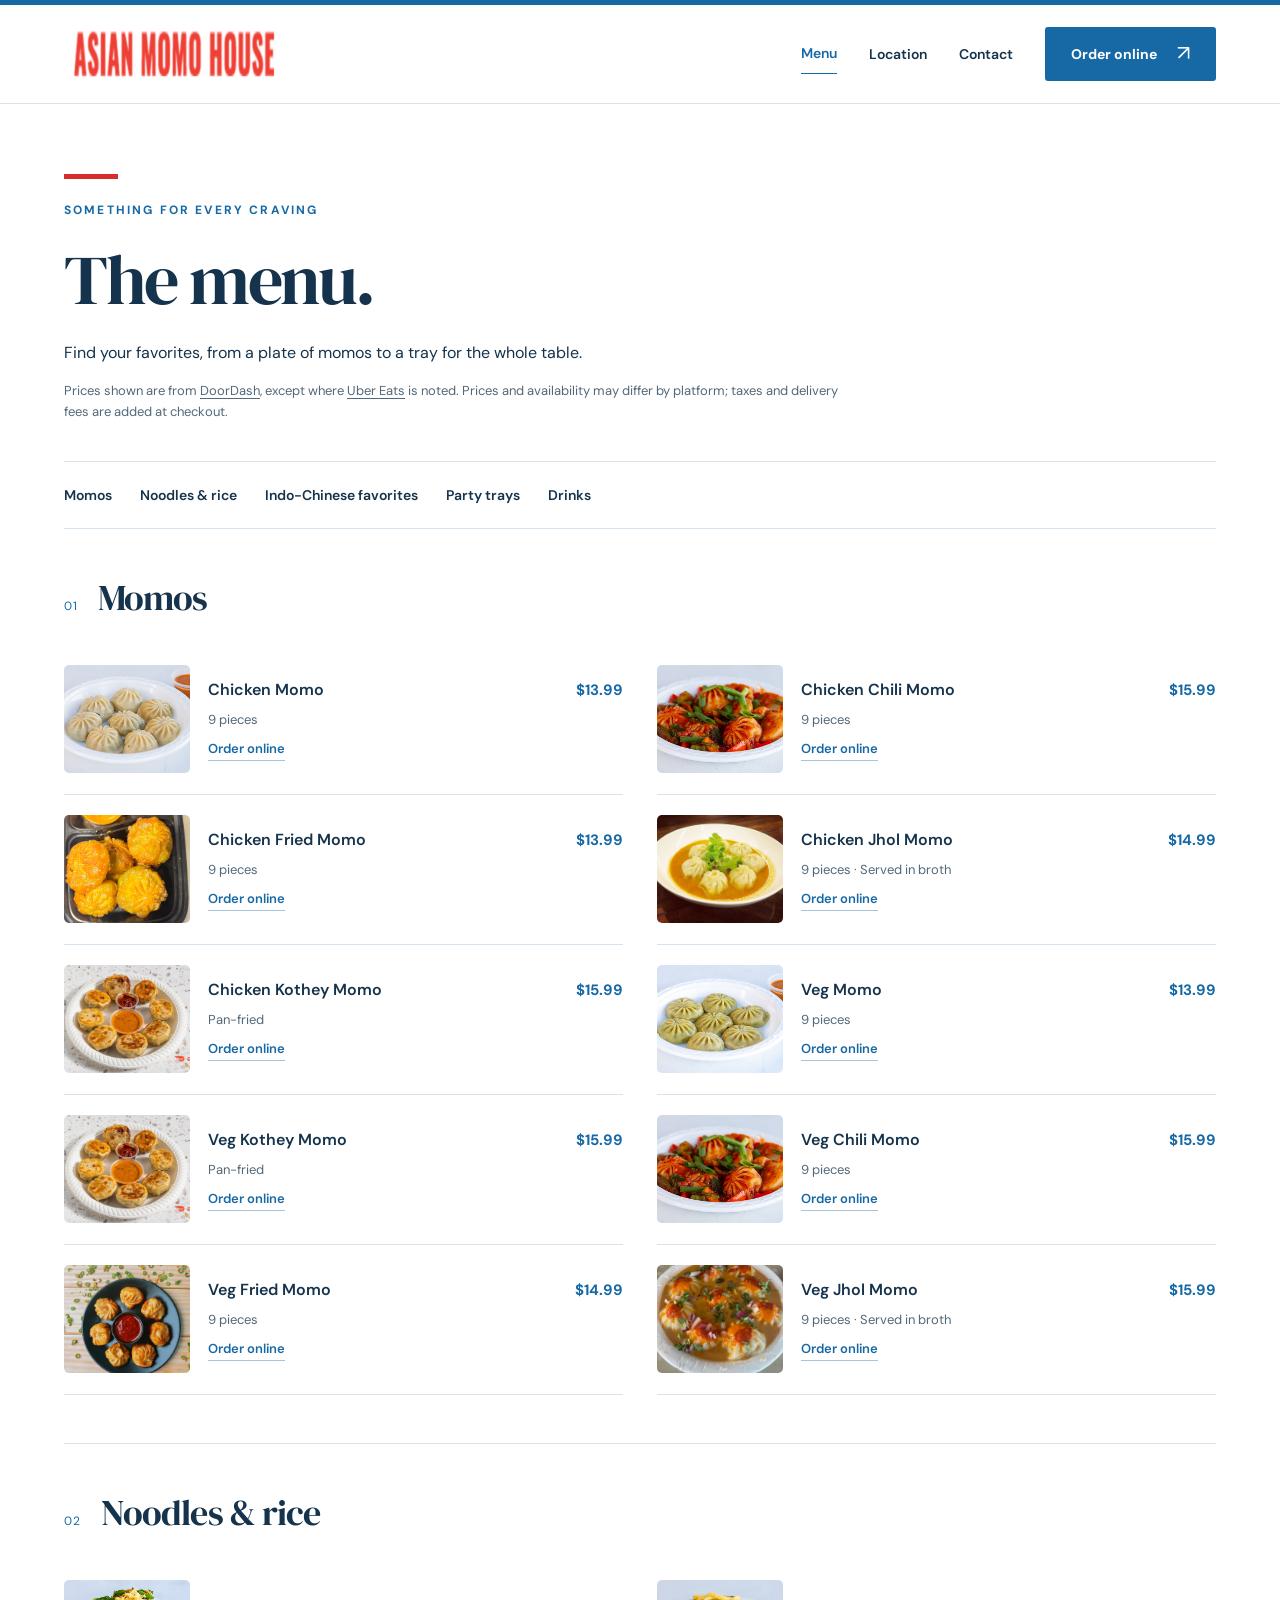
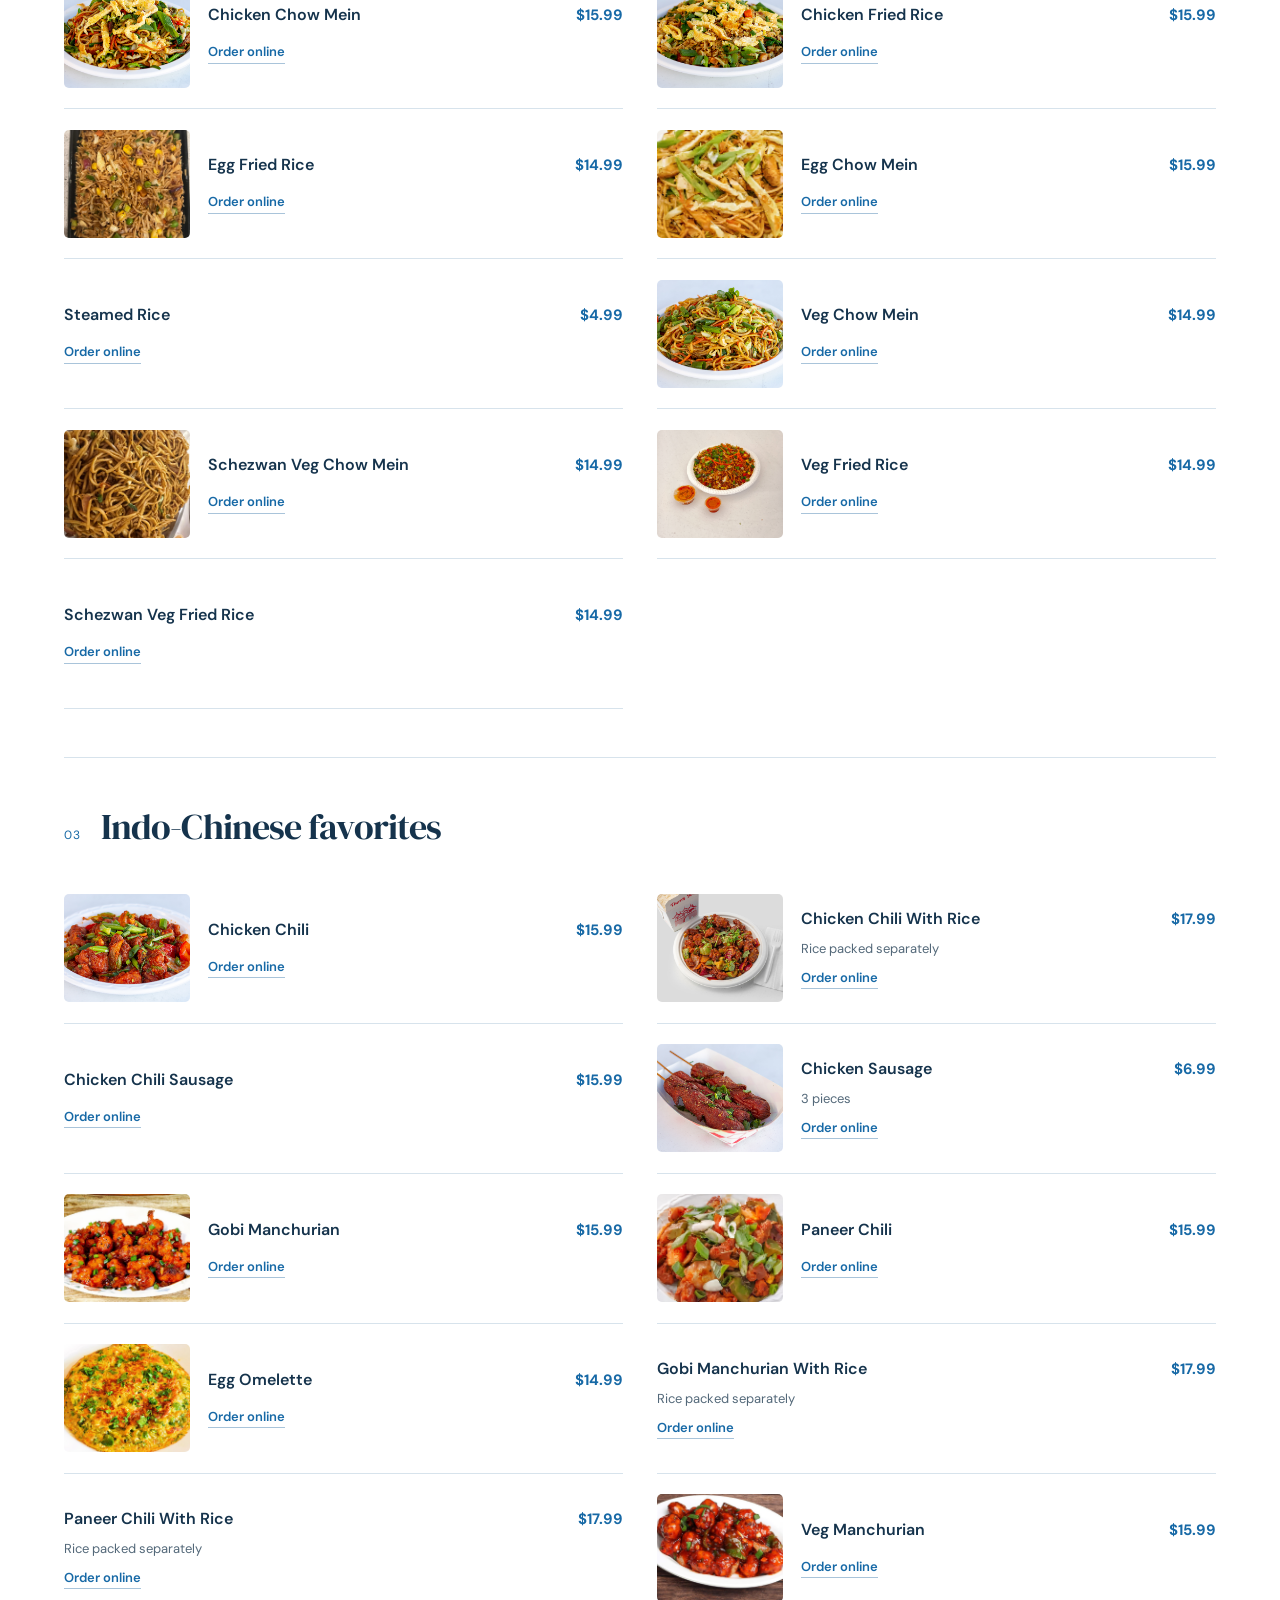
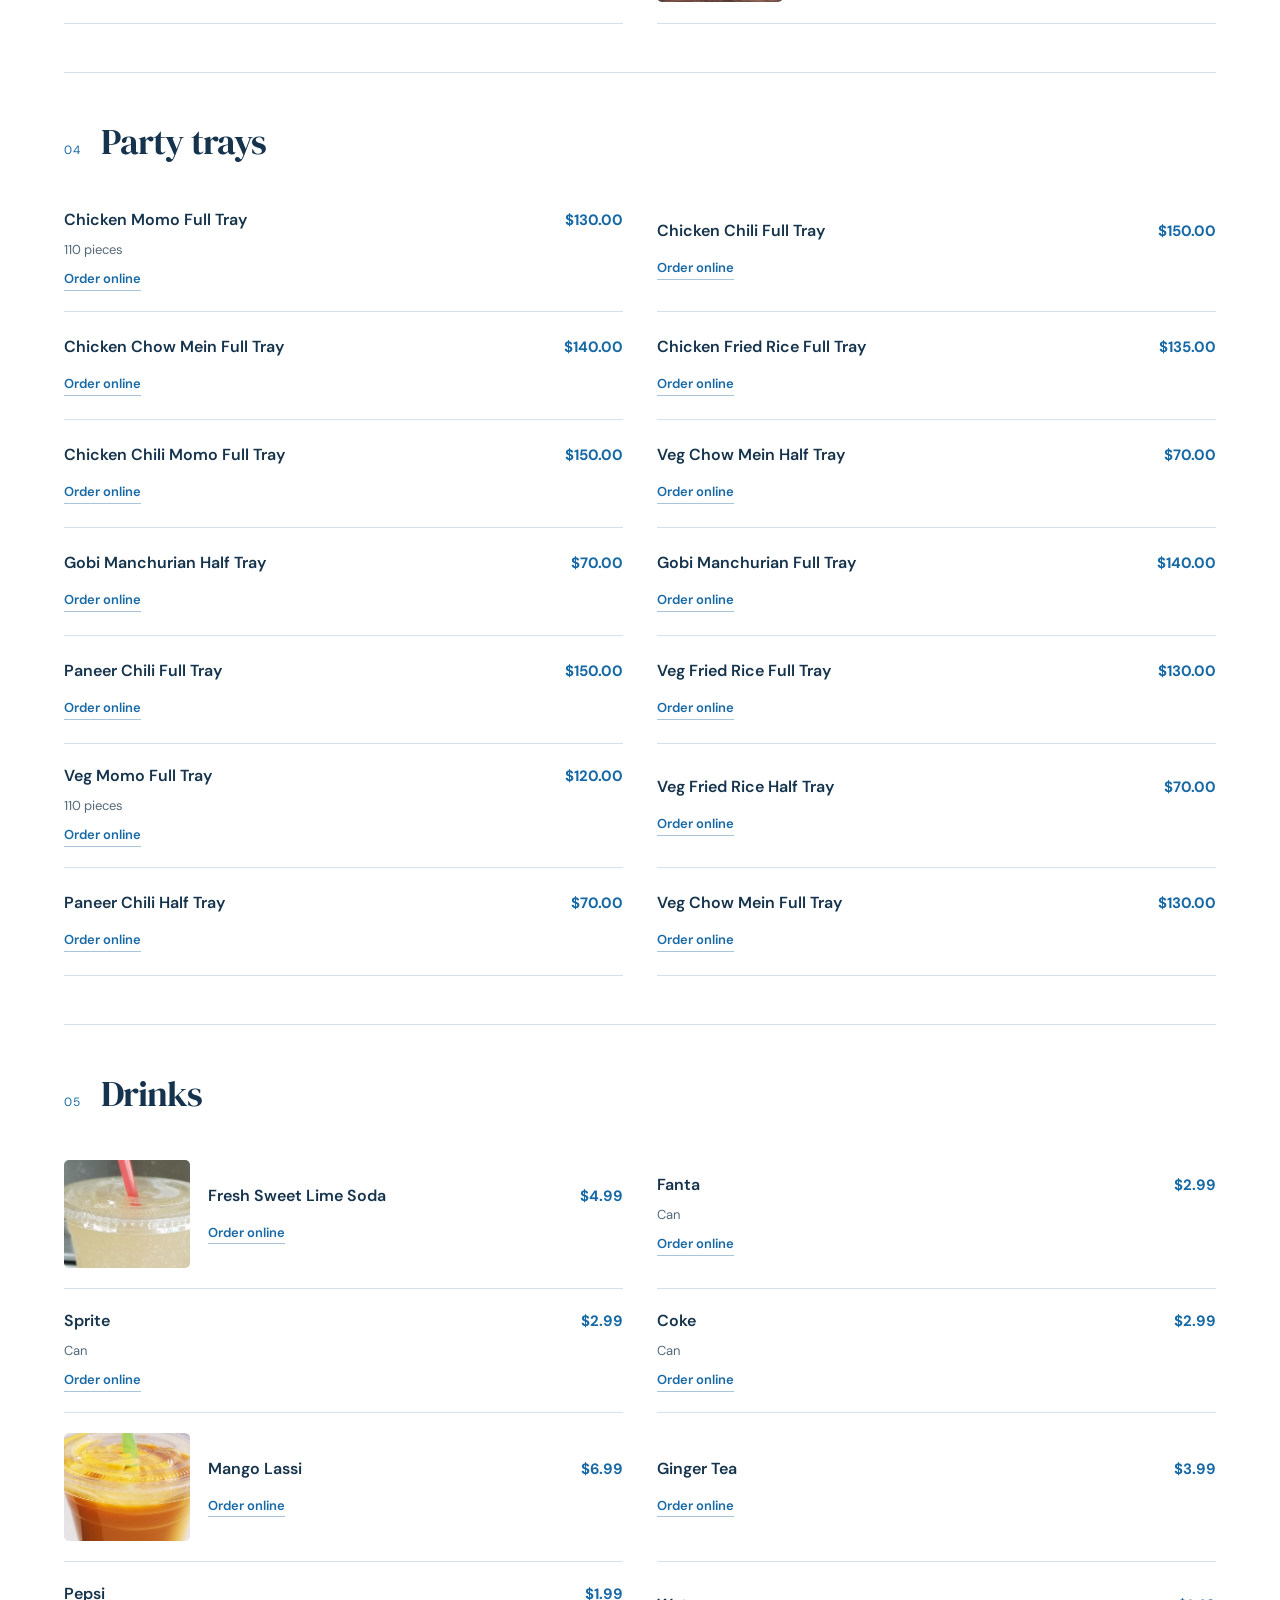
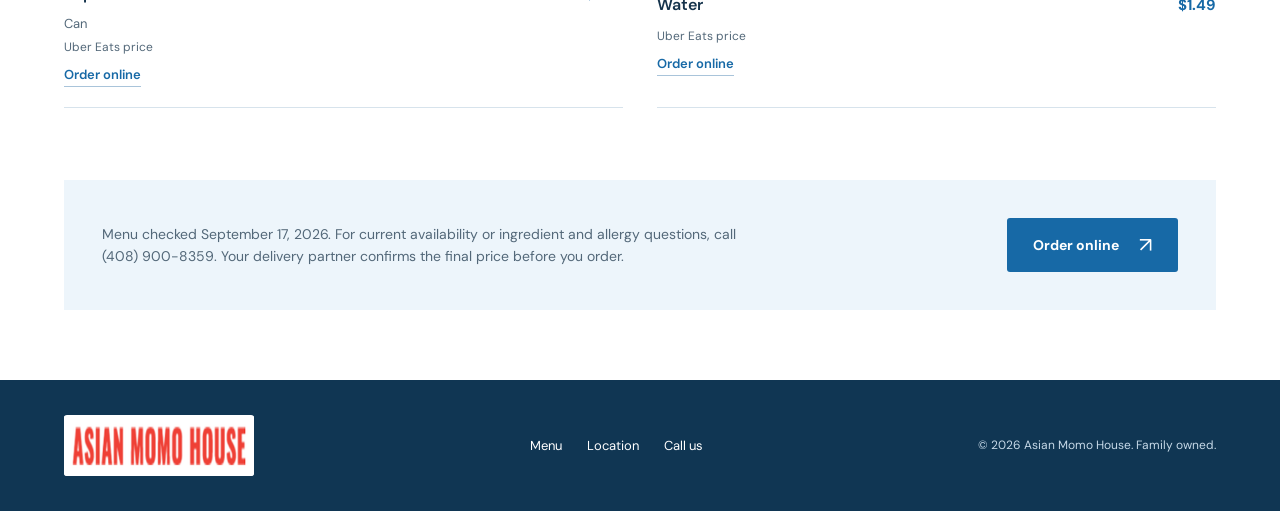
==== commit ef446bf3: "Contain wordmark size and invalidate cached stylesheet" ====
--- a/menu/index.html
+++ b/menu/index.html
@@ -1,13 +1,13 @@
-<!DOCTYPE html><html lang="en"><head><meta charset="utf-8"><meta name="viewport" content="width=device-width, initial-scale=1"><title>Menu | Asian Momo House, Sunnyvale</title><meta name="description" content="Explore our momo, chow mein, fried rice, and drinks menu. Choose DoorDash or Uber Eats for current prices and delivery from Asian Momo House."><meta name="theme-color" content="#1769a6"><link rel="canonical" href="https://eakraj10.github.io/menu/"><link rel="icon" href="/assets/doordash/merchant-logo.png" type="image/png"><link rel="preconnect" href="https://fonts.googleapis.com"><link rel="preconnect" href="https://fonts.gstatic.com" crossorigin><link rel="stylesheet" href="/styles.css"><meta property="og:title" content="Menu | Asian Momo House, Sunnyvale"><meta property="og:description" content="Explore our momo, chow mein, fried rice, and drinks menu. Choose DoorDash or Uber Eats for current prices and delivery from Asian Momo House."><meta property="og:type" content="website"><meta property="og:url" content="https://eakraj10.github.io/menu/"><script type="application/ld+json">{"@context": "https://schema.org", "@type": "FoodEstablishment", "name": "Asian Momo House", "url": "https://eakraj10.github.io", "logo": "https://eakraj10.github.io/assets/doordash/merchant-logo.png", "telephone": "+1-408-900-8359", "servesCuisine": ["Nepalese", "Indo-Chinese"], "address": {"@type": "PostalAddress", "streetAddress": "153 E Fremont Ave", "addressLocality": "Sunnyvale", "addressRegion": "CA", "postalCode": "94087", "addressCountry": "US"}, "hasMenu": "https://eakraj10.github.io/menu/", "openingHoursSpecification": {"@type": "OpeningHoursSpecification", "dayOfWeek": ["Monday", "Tuesday", "Wednesday", "Thursday", "Friday", "Saturday", "Sunday"], "opens": "11:00", "closes": "22:00"}}</script></head><body><a class="skip-link" href="#main">Skip to content</a>
+<!DOCTYPE html><html lang="en"><head><meta charset="utf-8"><meta name="viewport" content="width=device-width, initial-scale=1"><title>Menu | Asian Momo House, Sunnyvale</title><meta name="description" content="Explore our momo, chow mein, fried rice, and drinks menu. Choose DoorDash or Uber Eats for current prices and delivery from Asian Momo House."><meta name="theme-color" content="#1769a6"><link rel="canonical" href="https://eakraj10.github.io/menu/"><link rel="icon" href="/assets/doordash/merchant-logo.png" type="image/png"><link rel="preconnect" href="https://fonts.googleapis.com"><link rel="preconnect" href="https://fonts.gstatic.com" crossorigin><link rel="stylesheet" href="/styles.css?v=ee7e14f2c473"><meta property="og:title" content="Menu | Asian Momo House, Sunnyvale"><meta property="og:description" content="Explore our momo, chow mein, fried rice, and drinks menu. Choose DoorDash or Uber Eats for current prices and delivery from Asian Momo House."><meta property="og:type" content="website"><meta property="og:url" content="https://eakraj10.github.io/menu/"><script type="application/ld+json">{"@context": "https://schema.org", "@type": "FoodEstablishment", "name": "Asian Momo House", "url": "https://eakraj10.github.io", "logo": "https://eakraj10.github.io/assets/doordash/merchant-logo.png", "telephone": "+1-408-900-8359", "servesCuisine": ["Nepalese", "Indo-Chinese"], "address": {"@type": "PostalAddress", "streetAddress": "153 E Fremont Ave", "addressLocality": "Sunnyvale", "addressRegion": "CA", "postalCode": "94087", "addressCountry": "US"}, "hasMenu": "https://eakraj10.github.io/menu/", "openingHoursSpecification": {"@type": "OpeningHoursSpecification", "dayOfWeek": ["Monday", "Tuesday", "Wednesday", "Thursday", "Friday", "Saturday", "Sunday"], "opens": "11:00", "closes": "22:00"}}</script></head><body><a class="skip-link" href="#main">Skip to content</a>
     <header class="site-header"><div class="shell header-inner">
-      <a class="brand" href="/" aria-label="Asian Momo House home"><img class="brand-logo" src="/assets/asian-momo-house-wordmark.png" alt="Asian Momo House" width="660" height="210"></a>
+      <a class="site-wordmark" href="/" aria-label="Asian Momo House home"><img class="wordmark-image" src="/assets/asian-momo-house-wordmark.png" alt="Asian Momo House" width="220" height="70" style="max-width:220px;object-fit:contain"></a>
       <nav class="nav" aria-label="Main navigation">
         <a href="/menu/" aria-current="page">Menu</a>
         <a href="/#location">Location</a>
         <a href="/#contact">Contact</a>
         <button class="button header-order" type="button" data-order aria-haspopup="dialog">Order online<span class="arrow" aria-hidden="true">↗</span></button>
       </nav>
-    </div></header><main id="main" class="shell"><section class="menu-intro"><p class="eyebrow">SOMETHING FOR EVERY CRAVING</p><h1>The menu.</h1><p>Find your favorites, from a plate of momos to a tray for the whole table.</p><p class="menu-pricing-note">Prices shown are from <a href="https://www.doordash.com/en/store/asian-momo-house-sunnyvale-678480/" target="_blank" rel="noopener noreferrer">DoorDash</a>, except where <a href="https://www.ubereats.com/store/asian-momo-house/AxZU5n6cRjyCv6NvXXw7lw" target="_blank" rel="noopener noreferrer">Uber Eats</a> is noted. Prices and availability may differ by platform; taxes and delivery fees are added at checkout.</p></section><nav class="menu-jump" aria-label="Menu categories"><a href="#momos">Momos</a><a href="#noodles">Noodles & rice</a><a href="#more">Indo-Chinese favorites</a><a href="#trays">Party trays</a><a href="#drinks">Drinks</a></nav><section class="menu-section menu-section-momos" id="momos" aria-labelledby="heading-momos"><div class="menu-section-header"><span>01</span><h2 id="heading-momos">Momos</h2></div><div class="menu-items"><article class="menu-item"><img class="menu-item-photo" src="/assets/doordash/chicken-momo.jpg" alt="Chicken Momo from Asian Momo House" width="1422" height="800" loading="lazy"><div class="menu-item-copy"><div class="menu-item-top"><h3>Chicken Momo</h3><span class="menu-price">$13.99</span></div><p>9 pieces</p><button class="menu-item-action" type="button" data-order aria-haspopup="dialog" aria-label="Choose delivery for Chicken Momo">Order online</button></div></article><article class="menu-item"><img class="menu-item-photo" src="/assets/doordash/chili-momo.jpg" alt="Chicken Chili Momo from Asian Momo House" width="1422" height="800" loading="lazy"><div class="menu-item-copy"><div class="menu-item-top"><h3>Chicken Chili Momo</h3><span class="menu-price">$15.99</span></div><p>9 pieces</p><button class="menu-item-action" type="button" data-order aria-haspopup="dialog" aria-label="Choose delivery for Chicken Chili Momo">Order online</button></div></article><article class="menu-item"><img class="menu-item-photo" src="/assets/doordash/chicken-fried-momo.jpg" alt="Chicken Fried Momo from Asian Momo House" width="2000" height="1125" loading="lazy"><div class="menu-item-copy"><div class="menu-item-top"><h3>Chicken Fried Momo</h3><span class="menu-price">$13.99</span></div><p>9 pieces</p><button class="menu-item-action" type="button" data-order aria-haspopup="dialog" aria-label="Choose delivery for Chicken Fried Momo">Order online</button></div></article><article class="menu-item"><img class="menu-item-photo" src="/assets/doordash/chicken-jhol-momo.jpg" alt="Chicken Jhol Momo from Asian Momo House" width="1440" height="1025" loading="lazy"><div class="menu-item-copy"><div class="menu-item-top"><h3>Chicken Jhol Momo</h3><span class="menu-price">$14.99</span></div><p>9 pieces · Served in broth</p><button class="menu-item-action" type="button" data-order aria-haspopup="dialog" aria-label="Choose delivery for Chicken Jhol Momo">Order online</button></div></article><article class="menu-item"><img class="menu-item-photo" src="/assets/doordash/chicken-kothey-momo.jpg" alt="Chicken Kothey Momo from Asian Momo House" width="2000" height="1125" loading="lazy"><div class="menu-item-copy"><div class="menu-item-top"><h3>Chicken Kothey Momo</h3><span class="menu-price">$15.99</span></div><p>Pan-fried</p><button class="menu-item-action" type="button" data-order aria-haspopup="dialog" aria-label="Choose delivery for Chicken Kothey Momo">Order online</button></div></article><article class="menu-item"><img class="menu-item-photo" src="/assets/doordash/veg-momo.jpg" alt="Veg Momo from Asian Momo House" width="1422" height="800" loading="lazy"><div class="menu-item-copy"><div class="menu-item-top"><h3>Veg Momo</h3><span class="menu-price">$13.99</span></div><p>9 pieces</p><button class="menu-item-action" type="button" data-order aria-haspopup="dialog" aria-label="Choose delivery for Veg Momo">Order online</button></div></article><article class="menu-item"><img class="menu-item-photo" src="/assets/doordash/veg-kothey-momo.jpg" alt="Veg Kothey Momo from Asian Momo House" width="2000" height="1125" loading="lazy"><div class="menu-item-copy"><div class="menu-item-top"><h3>Veg Kothey Momo</h3><span class="menu-price">$15.99</span></div><p>Pan-fried</p><button class="menu-item-action" type="button" data-order aria-haspopup="dialog" aria-label="Choose delivery for Veg Kothey Momo">Order online</button></div></article><article class="menu-item"><img class="menu-item-photo" src="/assets/doordash/chili-momo.jpg" alt="Veg Chili Momo from Asian Momo House" width="1422" height="800" loading="lazy"><div class="menu-item-copy"><div class="menu-item-top"><h3>Veg Chili Momo</h3><span class="menu-price">$15.99</span></div><p>9 pieces</p><button class="menu-item-action" type="button" data-order aria-haspopup="dialog" aria-label="Choose delivery for Veg Chili Momo">Order online</button></div></article><article class="menu-item"><img class="menu-item-photo" src="/assets/doordash/veg-fried-momo.png" alt="Veg Fried Momo from Asian Momo House" width="666" height="666" loading="lazy"><div class="menu-item-copy"><div class="menu-item-top"><h3>Veg Fried Momo</h3><span class="menu-price">$14.99</span></div><p>9 pieces</p><button class="menu-item-action" type="button" data-order aria-haspopup="dialog" aria-label="Choose delivery for Veg Fried Momo">Order online</button></div></article><article class="menu-item"><img class="menu-item-photo" src="/assets/doordash/veg-jhol-momo.jpg" alt="Veg Jhol Momo from Asian Momo House" width="600" height="600" loading="lazy"><div class="menu-item-copy"><div class="menu-item-top"><h3>Veg Jhol Momo</h3><span class="menu-price">$15.99</span></div><p>9 pieces · Served in broth</p><button class="menu-item-action" type="button" data-order aria-haspopup="dialog" aria-label="Choose delivery for Veg Jhol Momo">Order online</button></div></article></div></section><section class="menu-section menu-section-noodles" id="noodles" aria-labelledby="heading-noodles"><div class="menu-section-header"><span>02</span><h2 id="heading-noodles">Noodles & rice</h2></div><div class="menu-items"><article class="menu-item"><img class="menu-item-photo" src="/assets/doordash/chicken-chow-mein.jpg" alt="Chicken Chow Mein from Asian Momo House" width="1422" height="800" loading="lazy"><div class="menu-item-copy"><div class="menu-item-top"><h3>Chicken Chow Mein</h3><span class="menu-price">$15.99</span></div><button class="menu-item-action" type="button" data-order aria-haspopup="dialog" aria-label="Choose delivery for Chicken Chow Mein">Order online</button></div></article><article class="menu-item"><img class="menu-item-photo" src="/assets/doordash/chicken-fried-rice.jpg" alt="Chicken Fried Rice from Asian Momo House" width="1422" height="800" loading="lazy"><div class="menu-item-copy"><div class="menu-item-top"><h3>Chicken Fried Rice</h3><span class="menu-price">$15.99</span></div><button class="menu-item-action" type="button" data-order aria-haspopup="dialog" aria-label="Choose delivery for Chicken Fried Rice">Order online</button></div></article><article class="menu-item"><img class="menu-item-photo" src="/assets/doordash/egg-fried-rice.jpg" alt="Egg Fried Rice from Asian Momo House" width="4500" height="6000" loading="lazy"><div class="menu-item-copy"><div class="menu-item-top"><h3>Egg Fried Rice</h3><span class="menu-price">$14.99</span></div><button class="menu-item-action" type="button" data-order aria-haspopup="dialog" aria-label="Choose delivery for Egg Fried Rice">Order online</button></div></article><article class="menu-item"><img class="menu-item-photo" src="/assets/doordash/egg-chowmein.jpg" alt="Egg Chow Mein from Asian Momo House" width="1605" height="900" loading="lazy"><div class="menu-item-copy"><div class="menu-item-top"><h3>Egg Chow Mein</h3><span class="menu-price">$15.99</span></div><button class="menu-item-action" type="button" data-order aria-haspopup="dialog" aria-label="Choose delivery for Egg Chow Mein">Order online</button></div></article><article class="menu-item"><div class="menu-item-copy"><div class="menu-item-top"><h3>Steamed Rice</h3><span class="menu-price">$4.99</span></div><button class="menu-item-action" type="button" data-order aria-haspopup="dialog" aria-label="Choose delivery for Steamed Rice">Order online</button></div></article><article class="menu-item"><img class="menu-item-photo" src="/assets/doordash/veg-chow-mein.jpg" alt="Veg Chow Mein from Asian Momo House" width="1422" height="800" loading="lazy"><div class="menu-item-copy"><div class="menu-item-top"><h3>Veg Chow Mein</h3><span class="menu-price">$14.99</span></div><button class="menu-item-action" type="button" data-order aria-haspopup="dialog" aria-label="Choose delivery for Veg Chow Mein">Order online</button></div></article><article class="menu-item"><img class="menu-item-photo" src="/assets/doordash/schezwan-veg-chowmein.jpg" alt="Schezwan Veg Chow Mein from Asian Momo House" width="4500" height="6000" loading="lazy"><div class="menu-item-copy"><div class="menu-item-top"><h3>Schezwan Veg Chow Mein</h3><span class="menu-price">$14.99</span></div><button class="menu-item-action" type="button" data-order aria-haspopup="dialog" aria-label="Choose delivery for Schezwan Veg Chow Mein">Order online</button></div></article><article class="menu-item"><img class="menu-item-photo" src="/assets/doordash/veg-fried-rice.jpg" alt="Veg Fried Rice from Asian Momo House" width="1500" height="2000" loading="lazy"><div class="menu-item-copy"><div class="menu-item-top"><h3>Veg Fried Rice</h3><span class="menu-price">$14.99</span></div><button class="menu-item-action" type="button" data-order aria-haspopup="dialog" aria-label="Choose delivery for Veg Fried Rice">Order online</button></div></article><article class="menu-item"><div class="menu-item-copy"><div class="menu-item-top"><h3>Schezwan Veg Fried Rice</h3><span class="menu-price">$14.99</span></div><button class="menu-item-action" type="button" data-order aria-haspopup="dialog" aria-label="Choose delivery for Schezwan Veg Fried Rice">Order online</button></div></article></div></section><section class="menu-section menu-section-more" id="more" aria-labelledby="heading-more"><div class="menu-section-header"><span>03</span><h2 id="heading-more">Indo-Chinese favorites</h2></div><div class="menu-items"><article class="menu-item"><img class="menu-item-photo" src="/assets/doordash/chicken-chilli.jpg" alt="Chicken Chili from Asian Momo House" width="1422" height="800" loading="lazy"><div class="menu-item-copy"><div class="menu-item-top"><h3>Chicken Chili</h3><span class="menu-price">$15.99</span></div><button class="menu-item-action" type="button" data-order aria-haspopup="dialog" aria-label="Choose delivery for Chicken Chili">Order online</button></div></article><article class="menu-item"><img class="menu-item-photo" src="/assets/doordash/chicken-chili-with-rice.jpg" alt="Chicken Chili With Rice from Asian Momo House" width="2000" height="1501" loading="lazy"><div class="menu-item-copy"><div class="menu-item-top"><h3>Chicken Chili With Rice</h3><span class="menu-price">$17.99</span></div><p>Rice packed separately</p><button class="menu-item-action" type="button" data-order aria-haspopup="dialog" aria-label="Choose delivery for Chicken Chili With Rice">Order online</button></div></article><article class="menu-item"><div class="menu-item-copy"><div class="menu-item-top"><h3>Chicken Chili Sausage</h3><span class="menu-price">$15.99</span></div><button class="menu-item-action" type="button" data-order aria-haspopup="dialog" aria-label="Choose delivery for Chicken Chili Sausage">Order online</button></div></article><article class="menu-item"><img class="menu-item-photo" src="/assets/doordash/chicken-sausage.jpg" alt="Chicken Sausage from Asian Momo House" width="1422" height="800" loading="lazy"><div class="menu-item-copy"><div class="menu-item-top"><h3>Chicken Sausage</h3><span class="menu-price">$6.99</span></div><p>3 pieces</p><button class="menu-item-action" type="button" data-order aria-haspopup="dialog" aria-label="Choose delivery for Chicken Sausage">Order online</button></div></article><article class="menu-item"><img class="menu-item-photo" src="/assets/doordash/gobi-manchurian.jpg" alt="Gobi Manchurian from Asian Momo House" width="1600" height="900" loading="lazy"><div class="menu-item-copy"><div class="menu-item-top"><h3>Gobi Manchurian</h3><span class="menu-price">$15.99</span></div><button class="menu-item-action" type="button" data-order aria-haspopup="dialog" aria-label="Choose delivery for Gobi Manchurian">Order online</button></div></article><article class="menu-item"><img class="menu-item-photo" src="/assets/doordash/paneer-chili.jpg" alt="Paneer Chili from Asian Momo House" width="1605" height="900" loading="lazy"><div class="menu-item-copy"><div class="menu-item-top"><h3>Paneer Chili</h3><span class="menu-price">$15.99</span></div><button class="menu-item-action" type="button" data-order aria-haspopup="dialog" aria-label="Choose delivery for Paneer Chili">Order online</button></div></article><article class="menu-item"><img class="menu-item-photo" src="/assets/doordash/egg-omelette.jpg" alt="Egg Omelette from Asian Momo House" width="1603" height="900" loading="lazy"><div class="menu-item-copy"><div class="menu-item-top"><h3>Egg Omelette</h3><span class="menu-price">$14.99</span></div><button class="menu-item-action" type="button" data-order aria-haspopup="dialog" aria-label="Choose delivery for Egg Omelette">Order online</button></div></article><article class="menu-item"><div class="menu-item-copy"><div class="menu-item-top"><h3>Gobi Manchurian With Rice</h3><span class="menu-price">$17.99</span></div><p>Rice packed separately</p><button class="menu-item-action" type="button" data-order aria-haspopup="dialog" aria-label="Choose delivery for Gobi Manchurian With Rice">Order online</button></div></article><article class="menu-item"><div class="menu-item-copy"><div class="menu-item-top"><h3>Paneer Chili With Rice</h3><span class="menu-price">$17.99</span></div><p>Rice packed separately</p><button class="menu-item-action" type="button" data-order aria-haspopup="dialog" aria-label="Choose delivery for Paneer Chili With Rice">Order online</button></div></article><article class="menu-item"><img class="menu-item-photo" src="/assets/doordash/veg-manchurian.jpg" alt="Veg Manchurian from Asian Momo House" width="1600" height="900" loading="lazy"><div class="menu-item-copy"><div class="menu-item-top"><h3>Veg Manchurian</h3><span class="menu-price">$15.99</span></div><button class="menu-item-action" type="button" data-order aria-haspopup="dialog" aria-label="Choose delivery for Veg Manchurian">Order online</button></div></article></div></section><section class="menu-section menu-section-trays" id="trays" aria-labelledby="heading-trays"><div class="menu-section-header"><span>04</span><h2 id="heading-trays">Party trays</h2></div><div class="menu-items"><article class="menu-item"><div class="menu-item-copy"><div class="menu-item-top"><h3>Chicken Momo Full Tray</h3><span class="menu-price">$130.00</span></div><p>110 pieces</p><button class="menu-item-action" type="button" data-order aria-haspopup="dialog" aria-label="Choose delivery for Chicken Momo Full Tray">Order online</button></div></article><article class="menu-item"><div class="menu-item-copy"><div class="menu-item-top"><h3>Chicken Chili Full Tray</h3><span class="menu-price">$150.00</span></div><button class="menu-item-action" type="button" data-order aria-haspopup="dialog" aria-label="Choose delivery for Chicken Chili Full Tray">Order online</button></div></article><article class="menu-item"><div class="menu-item-copy"><div class="menu-item-top"><h3>Chicken Chow Mein Full Tray</h3><span class="menu-price">$140.00</span></div><button class="menu-item-action" type="button" data-order aria-haspopup="dialog" aria-label="Choose delivery for Chicken Chow Mein Full Tray">Order online</button></div></article><article class="menu-item"><div class="menu-item-copy"><div class="menu-item-top"><h3>Chicken Fried Rice Full Tray</h3><span class="menu-price">$135.00</span></div><button class="menu-item-action" type="button" data-order aria-haspopup="dialog" aria-label="Choose delivery for Chicken Fried Rice Full Tray">Order online</button></div></article><article class="menu-item"><div class="menu-item-copy"><div class="menu-item-top"><h3>Chicken Chili Momo Full Tray</h3><span class="menu-price">$150.00</span></div><button class="menu-item-action" type="button" data-order aria-haspopup="dialog" aria-label="Choose delivery for Chicken Chili Momo Full Tray">Order online</button></div></article><article class="menu-item"><div class="menu-item-copy"><div class="menu-item-top"><h3>Veg Chow Mein Half Tray</h3><span class="menu-price">$70.00</span></div><button class="menu-item-action" type="button" data-order aria-haspopup="dialog" aria-label="Choose delivery for Veg Chow Mein Half Tray">Order online</button></div></article><article class="menu-item"><div class="menu-item-copy"><div class="menu-item-top"><h3>Gobi Manchurian Half Tray</h3><span class="menu-price">$70.00</span></div><button class="menu-item-action" type="button" data-order aria-haspopup="dialog" aria-label="Choose delivery for Gobi Manchurian Half Tray">Order online</button></div></article><article class="menu-item"><div class="menu-item-copy"><div class="menu-item-top"><h3>Gobi Manchurian Full Tray</h3><span class="menu-price">$140.00</span></div><button class="menu-item-action" type="button" data-order aria-haspopup="dialog" aria-label="Choose delivery for Gobi Manchurian Full Tray">Order online</button></div></article><article class="menu-item"><div class="menu-item-copy"><div class="menu-item-top"><h3>Paneer Chili Full Tray</h3><span class="menu-price">$150.00</span></div><button class="menu-item-action" type="button" data-order aria-haspopup="dialog" aria-label="Choose delivery for Paneer Chili Full Tray">Order online</button></div></article><article class="menu-item"><div class="menu-item-copy"><div class="menu-item-top"><h3>Veg Fried Rice Full Tray</h3><span class="menu-price">$130.00</span></div><button class="menu-item-action" type="button" data-order aria-haspopup="dialog" aria-label="Choose delivery for Veg Fried Rice Full Tray">Order online</button></div></article><article class="menu-item"><div class="menu-item-copy"><div class="menu-item-top"><h3>Veg Momo Full Tray</h3><span class="menu-price">$120.00</span></div><p>110 pieces</p><button class="menu-item-action" type="button" data-order aria-haspopup="dialog" aria-label="Choose delivery for Veg Momo Full Tray">Order online</button></div></article><article class="menu-item"><div class="menu-item-copy"><div class="menu-item-top"><h3>Veg Fried Rice Half Tray</h3><span class="menu-price">$70.00</span></div><button class="menu-item-action" type="button" data-order aria-haspopup="dialog" aria-label="Choose delivery for Veg Fried Rice Half Tray">Order online</button></div></article><article class="menu-item"><div class="menu-item-copy"><div class="menu-item-top"><h3>Paneer Chili Half Tray</h3><span class="menu-price">$70.00</span></div><button class="menu-item-action" type="button" data-order aria-haspopup="dialog" aria-label="Choose delivery for Paneer Chili Half Tray">Order online</button></div></article><article class="menu-item"><div class="menu-item-copy"><div class="menu-item-top"><h3>Veg Chow Mein Full Tray</h3><span class="menu-price">$130.00</span></div><button class="menu-item-action" type="button" data-order aria-haspopup="dialog" aria-label="Choose delivery for Veg Chow Mein Full Tray">Order online</button></div></article></div></section><section class="menu-section menu-section-drinks" id="drinks" aria-labelledby="heading-drinks"><div class="menu-section-header"><span>05</span><h2 id="heading-drinks">Drinks</h2></div><div class="menu-items"><article class="menu-item"><img class="menu-item-photo" src="/assets/doordash/fresh-sweet-lime-soda.jpg" alt="Fresh Sweet Lime Soda from Asian Momo House" width="1601" height="900" loading="lazy"><div class="menu-item-copy"><div class="menu-item-top"><h3>Fresh Sweet Lime Soda</h3><span class="menu-price">$4.99</span></div><button class="menu-item-action" type="button" data-order aria-haspopup="dialog" aria-label="Choose delivery for Fresh Sweet Lime Soda">Order online</button></div></article><article class="menu-item"><div class="menu-item-copy"><div class="menu-item-top"><h3>Fanta</h3><span class="menu-price">$2.99</span></div><p>Can</p><button class="menu-item-action" type="button" data-order aria-haspopup="dialog" aria-label="Choose delivery for Fanta">Order online</button></div></article><article class="menu-item"><div class="menu-item-copy"><div class="menu-item-top"><h3>Sprite</h3><span class="menu-price">$2.99</span></div><p>Can</p><button class="menu-item-action" type="button" data-order aria-haspopup="dialog" aria-label="Choose delivery for Sprite">Order online</button></div></article><article class="menu-item"><div class="menu-item-copy"><div class="menu-item-top"><h3>Coke</h3><span class="menu-price">$2.99</span></div><p>Can</p><button class="menu-item-action" type="button" data-order aria-haspopup="dialog" aria-label="Choose delivery for Coke">Order online</button></div></article><article class="menu-item"><img class="menu-item-photo" src="/assets/doordash/mango-lassi.jpg" alt="Mango Lassi from Asian Momo House" width="1620" height="900" loading="lazy"><div class="menu-item-copy"><div class="menu-item-top"><h3>Mango Lassi</h3><span class="menu-price">$6.99</span></div><button class="menu-item-action" type="button" data-order aria-haspopup="dialog" aria-label="Choose delivery for Mango Lassi">Order online</button></div></article><article class="menu-item"><div class="menu-item-copy"><div class="menu-item-top"><h3>Ginger Tea</h3><span class="menu-price">$3.99</span></div><button class="menu-item-action" type="button" data-order aria-haspopup="dialog" aria-label="Choose delivery for Ginger Tea">Order online</button></div></article><article class="menu-item"><div class="menu-item-copy"><div class="menu-item-top"><h3>Pepsi</h3><span class="menu-price">$1.99</span></div><p>Can</p><span class="menu-source">Uber Eats price</span><button class="menu-item-action" type="button" data-order aria-haspopup="dialog" aria-label="Choose delivery for Pepsi">Order online</button></div></article><article class="menu-item"><div class="menu-item-copy"><div class="menu-item-top"><h3>Water</h3><span class="menu-price">$1.49</span></div><span class="menu-source">Uber Eats price</span><button class="menu-item-action" type="button" data-order aria-haspopup="dialog" aria-label="Choose delivery for Water">Order online</button></div></article></div></section><div class="menu-bottom"><p>Menu checked September 17, 2026. For current availability or ingredient and allergy questions, call <a href="tel:+14089008359">(408) 900-8359</a>. Your delivery partner confirms the final price before you order.</p><button class="button " type="button" data-order aria-haspopup="dialog">Order online<span class="arrow" aria-hidden="true">↗</span></button></div></main><footer class="footer"><div class="shell footer-inner"><a class="brand" href="/" aria-label="Asian Momo House home"><img class="brand-logo" src="/assets/asian-momo-house-wordmark.png" alt="Asian Momo House" width="660" height="210"></a><nav class="footer-links" aria-label="Footer"><a href="/menu/">Menu</a><a href="/#location">Location</a><a href="tel:+14089008359">Call us</a></nav><p>© 2026 Asian Momo House. Family owned.</p></div></footer>
+    </div></header><main id="main" class="shell"><section class="menu-intro"><p class="eyebrow">SOMETHING FOR EVERY CRAVING</p><h1>The menu.</h1><p>Find your favorites, from a plate of momos to a tray for the whole table.</p><p class="menu-pricing-note">Prices shown are from <a href="https://www.doordash.com/en/store/asian-momo-house-sunnyvale-678480/" target="_blank" rel="noopener noreferrer">DoorDash</a>, except where <a href="https://www.ubereats.com/store/asian-momo-house/AxZU5n6cRjyCv6NvXXw7lw" target="_blank" rel="noopener noreferrer">Uber Eats</a> is noted. Prices and availability may differ by platform; taxes and delivery fees are added at checkout.</p></section><nav class="menu-jump" aria-label="Menu categories"><a href="#momos">Momos</a><a href="#noodles">Noodles & rice</a><a href="#more">Indo-Chinese favorites</a><a href="#trays">Party trays</a><a href="#drinks">Drinks</a></nav><section class="menu-section menu-section-momos" id="momos" aria-labelledby="heading-momos"><div class="menu-section-header"><span>01</span><h2 id="heading-momos">Momos</h2></div><div class="menu-items"><article class="menu-item"><img class="menu-item-photo" src="/assets/doordash/chicken-momo.jpg" alt="Chicken Momo from Asian Momo House" width="1422" height="800" loading="lazy"><div class="menu-item-copy"><div class="menu-item-top"><h3>Chicken Momo</h3><span class="menu-price">$13.99</span></div><p>9 pieces</p><button class="menu-item-action" type="button" data-order aria-haspopup="dialog" aria-label="Choose delivery for Chicken Momo">Order online</button></div></article><article class="menu-item"><img class="menu-item-photo" src="/assets/doordash/chili-momo.jpg" alt="Chicken Chili Momo from Asian Momo House" width="1422" height="800" loading="lazy"><div class="menu-item-copy"><div class="menu-item-top"><h3>Chicken Chili Momo</h3><span class="menu-price">$15.99</span></div><p>9 pieces</p><button class="menu-item-action" type="button" data-order aria-haspopup="dialog" aria-label="Choose delivery for Chicken Chili Momo">Order online</button></div></article><article class="menu-item"><img class="menu-item-photo" src="/assets/doordash/chicken-fried-momo.jpg" alt="Chicken Fried Momo from Asian Momo House" width="2000" height="1125" loading="lazy"><div class="menu-item-copy"><div class="menu-item-top"><h3>Chicken Fried Momo</h3><span class="menu-price">$13.99</span></div><p>9 pieces</p><button class="menu-item-action" type="button" data-order aria-haspopup="dialog" aria-label="Choose delivery for Chicken Fried Momo">Order online</button></div></article><article class="menu-item"><img class="menu-item-photo" src="/assets/doordash/chicken-jhol-momo.jpg" alt="Chicken Jhol Momo from Asian Momo House" width="1440" height="1025" loading="lazy"><div class="menu-item-copy"><div class="menu-item-top"><h3>Chicken Jhol Momo</h3><span class="menu-price">$14.99</span></div><p>9 pieces · Served in broth</p><button class="menu-item-action" type="button" data-order aria-haspopup="dialog" aria-label="Choose delivery for Chicken Jhol Momo">Order online</button></div></article><article class="menu-item"><img class="menu-item-photo" src="/assets/doordash/chicken-kothey-momo.jpg" alt="Chicken Kothey Momo from Asian Momo House" width="2000" height="1125" loading="lazy"><div class="menu-item-copy"><div class="menu-item-top"><h3>Chicken Kothey Momo</h3><span class="menu-price">$15.99</span></div><p>Pan-fried</p><button class="menu-item-action" type="button" data-order aria-haspopup="dialog" aria-label="Choose delivery for Chicken Kothey Momo">Order online</button></div></article><article class="menu-item"><img class="menu-item-photo" src="/assets/doordash/veg-momo.jpg" alt="Veg Momo from Asian Momo House" width="1422" height="800" loading="lazy"><div class="menu-item-copy"><div class="menu-item-top"><h3>Veg Momo</h3><span class="menu-price">$13.99</span></div><p>9 pieces</p><button class="menu-item-action" type="button" data-order aria-haspopup="dialog" aria-label="Choose delivery for Veg Momo">Order online</button></div></article><article class="menu-item"><img class="menu-item-photo" src="/assets/doordash/veg-kothey-momo.jpg" alt="Veg Kothey Momo from Asian Momo House" width="2000" height="1125" loading="lazy"><div class="menu-item-copy"><div class="menu-item-top"><h3>Veg Kothey Momo</h3><span class="menu-price">$15.99</span></div><p>Pan-fried</p><button class="menu-item-action" type="button" data-order aria-haspopup="dialog" aria-label="Choose delivery for Veg Kothey Momo">Order online</button></div></article><article class="menu-item"><img class="menu-item-photo" src="/assets/doordash/chili-momo.jpg" alt="Veg Chili Momo from Asian Momo House" width="1422" height="800" loading="lazy"><div class="menu-item-copy"><div class="menu-item-top"><h3>Veg Chili Momo</h3><span class="menu-price">$15.99</span></div><p>9 pieces</p><button class="menu-item-action" type="button" data-order aria-haspopup="dialog" aria-label="Choose delivery for Veg Chili Momo">Order online</button></div></article><article class="menu-item"><img class="menu-item-photo" src="/assets/doordash/veg-fried-momo.png" alt="Veg Fried Momo from Asian Momo House" width="666" height="666" loading="lazy"><div class="menu-item-copy"><div class="menu-item-top"><h3>Veg Fried Momo</h3><span class="menu-price">$14.99</span></div><p>9 pieces</p><button class="menu-item-action" type="button" data-order aria-haspopup="dialog" aria-label="Choose delivery for Veg Fried Momo">Order online</button></div></article><article class="menu-item"><img class="menu-item-photo" src="/assets/doordash/veg-jhol-momo.jpg" alt="Veg Jhol Momo from Asian Momo House" width="600" height="600" loading="lazy"><div class="menu-item-copy"><div class="menu-item-top"><h3>Veg Jhol Momo</h3><span class="menu-price">$15.99</span></div><p>9 pieces · Served in broth</p><button class="menu-item-action" type="button" data-order aria-haspopup="dialog" aria-label="Choose delivery for Veg Jhol Momo">Order online</button></div></article></div></section><section class="menu-section menu-section-noodles" id="noodles" aria-labelledby="heading-noodles"><div class="menu-section-header"><span>02</span><h2 id="heading-noodles">Noodles & rice</h2></div><div class="menu-items"><article class="menu-item"><img class="menu-item-photo" src="/assets/doordash/chicken-chow-mein.jpg" alt="Chicken Chow Mein from Asian Momo House" width="1422" height="800" loading="lazy"><div class="menu-item-copy"><div class="menu-item-top"><h3>Chicken Chow Mein</h3><span class="menu-price">$15.99</span></div><button class="menu-item-action" type="button" data-order aria-haspopup="dialog" aria-label="Choose delivery for Chicken Chow Mein">Order online</button></div></article><article class="menu-item"><img class="menu-item-photo" src="/assets/doordash/chicken-fried-rice.jpg" alt="Chicken Fried Rice from Asian Momo House" width="1422" height="800" loading="lazy"><div class="menu-item-copy"><div class="menu-item-top"><h3>Chicken Fried Rice</h3><span class="menu-price">$15.99</span></div><button class="menu-item-action" type="button" data-order aria-haspopup="dialog" aria-label="Choose delivery for Chicken Fried Rice">Order online</button></div></article><article class="menu-item"><img class="menu-item-photo" src="/assets/doordash/egg-fried-rice.jpg" alt="Egg Fried Rice from Asian Momo House" width="4500" height="6000" loading="lazy"><div class="menu-item-copy"><div class="menu-item-top"><h3>Egg Fried Rice</h3><span class="menu-price">$14.99</span></div><button class="menu-item-action" type="button" data-order aria-haspopup="dialog" aria-label="Choose delivery for Egg Fried Rice">Order online</button></div></article><article class="menu-item"><img class="menu-item-photo" src="/assets/doordash/egg-chowmein.jpg" alt="Egg Chow Mein from Asian Momo House" width="1605" height="900" loading="lazy"><div class="menu-item-copy"><div class="menu-item-top"><h3>Egg Chow Mein</h3><span class="menu-price">$15.99</span></div><button class="menu-item-action" type="button" data-order aria-haspopup="dialog" aria-label="Choose delivery for Egg Chow Mein">Order online</button></div></article><article class="menu-item"><div class="menu-item-copy"><div class="menu-item-top"><h3>Steamed Rice</h3><span class="menu-price">$4.99</span></div><button class="menu-item-action" type="button" data-order aria-haspopup="dialog" aria-label="Choose delivery for Steamed Rice">Order online</button></div></article><article class="menu-item"><img class="menu-item-photo" src="/assets/doordash/veg-chow-mein.jpg" alt="Veg Chow Mein from Asian Momo House" width="1422" height="800" loading="lazy"><div class="menu-item-copy"><div class="menu-item-top"><h3>Veg Chow Mein</h3><span class="menu-price">$14.99</span></div><button class="menu-item-action" type="button" data-order aria-haspopup="dialog" aria-label="Choose delivery for Veg Chow Mein">Order online</button></div></article><article class="menu-item"><img class="menu-item-photo" src="/assets/doordash/schezwan-veg-chowmein.jpg" alt="Schezwan Veg Chow Mein from Asian Momo House" width="4500" height="6000" loading="lazy"><div class="menu-item-copy"><div class="menu-item-top"><h3>Schezwan Veg Chow Mein</h3><span class="menu-price">$14.99</span></div><button class="menu-item-action" type="button" data-order aria-haspopup="dialog" aria-label="Choose delivery for Schezwan Veg Chow Mein">Order online</button></div></article><article class="menu-item"><img class="menu-item-photo" src="/assets/doordash/veg-fried-rice.jpg" alt="Veg Fried Rice from Asian Momo House" width="1500" height="2000" loading="lazy"><div class="menu-item-copy"><div class="menu-item-top"><h3>Veg Fried Rice</h3><span class="menu-price">$14.99</span></div><button class="menu-item-action" type="button" data-order aria-haspopup="dialog" aria-label="Choose delivery for Veg Fried Rice">Order online</button></div></article><article class="menu-item"><div class="menu-item-copy"><div class="menu-item-top"><h3>Schezwan Veg Fried Rice</h3><span class="menu-price">$14.99</span></div><button class="menu-item-action" type="button" data-order aria-haspopup="dialog" aria-label="Choose delivery for Schezwan Veg Fried Rice">Order online</button></div></article></div></section><section class="menu-section menu-section-more" id="more" aria-labelledby="heading-more"><div class="menu-section-header"><span>03</span><h2 id="heading-more">Indo-Chinese favorites</h2></div><div class="menu-items"><article class="menu-item"><img class="menu-item-photo" src="/assets/doordash/chicken-chilli.jpg" alt="Chicken Chili from Asian Momo House" width="1422" height="800" loading="lazy"><div class="menu-item-copy"><div class="menu-item-top"><h3>Chicken Chili</h3><span class="menu-price">$15.99</span></div><button class="menu-item-action" type="button" data-order aria-haspopup="dialog" aria-label="Choose delivery for Chicken Chili">Order online</button></div></article><article class="menu-item"><img class="menu-item-photo" src="/assets/doordash/chicken-chili-with-rice.jpg" alt="Chicken Chili With Rice from Asian Momo House" width="2000" height="1501" loading="lazy"><div class="menu-item-copy"><div class="menu-item-top"><h3>Chicken Chili With Rice</h3><span class="menu-price">$17.99</span></div><p>Rice packed separately</p><button class="menu-item-action" type="button" data-order aria-haspopup="dialog" aria-label="Choose delivery for Chicken Chili With Rice">Order online</button></div></article><article class="menu-item"><div class="menu-item-copy"><div class="menu-item-top"><h3>Chicken Chili Sausage</h3><span class="menu-price">$15.99</span></div><button class="menu-item-action" type="button" data-order aria-haspopup="dialog" aria-label="Choose delivery for Chicken Chili Sausage">Order online</button></div></article><article class="menu-item"><img class="menu-item-photo" src="/assets/doordash/chicken-sausage.jpg" alt="Chicken Sausage from Asian Momo House" width="1422" height="800" loading="lazy"><div class="menu-item-copy"><div class="menu-item-top"><h3>Chicken Sausage</h3><span class="menu-price">$6.99</span></div><p>3 pieces</p><button class="menu-item-action" type="button" data-order aria-haspopup="dialog" aria-label="Choose delivery for Chicken Sausage">Order online</button></div></article><article class="menu-item"><img class="menu-item-photo" src="/assets/doordash/gobi-manchurian.jpg" alt="Gobi Manchurian from Asian Momo House" width="1600" height="900" loading="lazy"><div class="menu-item-copy"><div class="menu-item-top"><h3>Gobi Manchurian</h3><span class="menu-price">$15.99</span></div><button class="menu-item-action" type="button" data-order aria-haspopup="dialog" aria-label="Choose delivery for Gobi Manchurian">Order online</button></div></article><article class="menu-item"><img class="menu-item-photo" src="/assets/doordash/paneer-chili.jpg" alt="Paneer Chili from Asian Momo House" width="1605" height="900" loading="lazy"><div class="menu-item-copy"><div class="menu-item-top"><h3>Paneer Chili</h3><span class="menu-price">$15.99</span></div><button class="menu-item-action" type="button" data-order aria-haspopup="dialog" aria-label="Choose delivery for Paneer Chili">Order online</button></div></article><article class="menu-item"><img class="menu-item-photo" src="/assets/doordash/egg-omelette.jpg" alt="Egg Omelette from Asian Momo House" width="1603" height="900" loading="lazy"><div class="menu-item-copy"><div class="menu-item-top"><h3>Egg Omelette</h3><span class="menu-price">$14.99</span></div><button class="menu-item-action" type="button" data-order aria-haspopup="dialog" aria-label="Choose delivery for Egg Omelette">Order online</button></div></article><article class="menu-item"><div class="menu-item-copy"><div class="menu-item-top"><h3>Gobi Manchurian With Rice</h3><span class="menu-price">$17.99</span></div><p>Rice packed separately</p><button class="menu-item-action" type="button" data-order aria-haspopup="dialog" aria-label="Choose delivery for Gobi Manchurian With Rice">Order online</button></div></article><article class="menu-item"><div class="menu-item-copy"><div class="menu-item-top"><h3>Paneer Chili With Rice</h3><span class="menu-price">$17.99</span></div><p>Rice packed separately</p><button class="menu-item-action" type="button" data-order aria-haspopup="dialog" aria-label="Choose delivery for Paneer Chili With Rice">Order online</button></div></article><article class="menu-item"><img class="menu-item-photo" src="/assets/doordash/veg-manchurian.jpg" alt="Veg Manchurian from Asian Momo House" width="1600" height="900" loading="lazy"><div class="menu-item-copy"><div class="menu-item-top"><h3>Veg Manchurian</h3><span class="menu-price">$15.99</span></div><button class="menu-item-action" type="button" data-order aria-haspopup="dialog" aria-label="Choose delivery for Veg Manchurian">Order online</button></div></article></div></section><section class="menu-section menu-section-trays" id="trays" aria-labelledby="heading-trays"><div class="menu-section-header"><span>04</span><h2 id="heading-trays">Party trays</h2></div><div class="menu-items"><article class="menu-item"><div class="menu-item-copy"><div class="menu-item-top"><h3>Chicken Momo Full Tray</h3><span class="menu-price">$130.00</span></div><p>110 pieces</p><button class="menu-item-action" type="button" data-order aria-haspopup="dialog" aria-label="Choose delivery for Chicken Momo Full Tray">Order online</button></div></article><article class="menu-item"><div class="menu-item-copy"><div class="menu-item-top"><h3>Chicken Chili Full Tray</h3><span class="menu-price">$150.00</span></div><button class="menu-item-action" type="button" data-order aria-haspopup="dialog" aria-label="Choose delivery for Chicken Chili Full Tray">Order online</button></div></article><article class="menu-item"><div class="menu-item-copy"><div class="menu-item-top"><h3>Chicken Chow Mein Full Tray</h3><span class="menu-price">$140.00</span></div><button class="menu-item-action" type="button" data-order aria-haspopup="dialog" aria-label="Choose delivery for Chicken Chow Mein Full Tray">Order online</button></div></article><article class="menu-item"><div class="menu-item-copy"><div class="menu-item-top"><h3>Chicken Fried Rice Full Tray</h3><span class="menu-price">$135.00</span></div><button class="menu-item-action" type="button" data-order aria-haspopup="dialog" aria-label="Choose delivery for Chicken Fried Rice Full Tray">Order online</button></div></article><article class="menu-item"><div class="menu-item-copy"><div class="menu-item-top"><h3>Chicken Chili Momo Full Tray</h3><span class="menu-price">$150.00</span></div><button class="menu-item-action" type="button" data-order aria-haspopup="dialog" aria-label="Choose delivery for Chicken Chili Momo Full Tray">Order online</button></div></article><article class="menu-item"><div class="menu-item-copy"><div class="menu-item-top"><h3>Veg Chow Mein Half Tray</h3><span class="menu-price">$70.00</span></div><button class="menu-item-action" type="button" data-order aria-haspopup="dialog" aria-label="Choose delivery for Veg Chow Mein Half Tray">Order online</button></div></article><article class="menu-item"><div class="menu-item-copy"><div class="menu-item-top"><h3>Gobi Manchurian Half Tray</h3><span class="menu-price">$70.00</span></div><button class="menu-item-action" type="button" data-order aria-haspopup="dialog" aria-label="Choose delivery for Gobi Manchurian Half Tray">Order online</button></div></article><article class="menu-item"><div class="menu-item-copy"><div class="menu-item-top"><h3>Gobi Manchurian Full Tray</h3><span class="menu-price">$140.00</span></div><button class="menu-item-action" type="button" data-order aria-haspopup="dialog" aria-label="Choose delivery for Gobi Manchurian Full Tray">Order online</button></div></article><article class="menu-item"><div class="menu-item-copy"><div class="menu-item-top"><h3>Paneer Chili Full Tray</h3><span class="menu-price">$150.00</span></div><button class="menu-item-action" type="button" data-order aria-haspopup="dialog" aria-label="Choose delivery for Paneer Chili Full Tray">Order online</button></div></article><article class="menu-item"><div class="menu-item-copy"><div class="menu-item-top"><h3>Veg Fried Rice Full Tray</h3><span class="menu-price">$130.00</span></div><button class="menu-item-action" type="button" data-order aria-haspopup="dialog" aria-label="Choose delivery for Veg Fried Rice Full Tray">Order online</button></div></article><article class="menu-item"><div class="menu-item-copy"><div class="menu-item-top"><h3>Veg Momo Full Tray</h3><span class="menu-price">$120.00</span></div><p>110 pieces</p><button class="menu-item-action" type="button" data-order aria-haspopup="dialog" aria-label="Choose delivery for Veg Momo Full Tray">Order online</button></div></article><article class="menu-item"><div class="menu-item-copy"><div class="menu-item-top"><h3>Veg Fried Rice Half Tray</h3><span class="menu-price">$70.00</span></div><button class="menu-item-action" type="button" data-order aria-haspopup="dialog" aria-label="Choose delivery for Veg Fried Rice Half Tray">Order online</button></div></article><article class="menu-item"><div class="menu-item-copy"><div class="menu-item-top"><h3>Paneer Chili Half Tray</h3><span class="menu-price">$70.00</span></div><button class="menu-item-action" type="button" data-order aria-haspopup="dialog" aria-label="Choose delivery for Paneer Chili Half Tray">Order online</button></div></article><article class="menu-item"><div class="menu-item-copy"><div class="menu-item-top"><h3>Veg Chow Mein Full Tray</h3><span class="menu-price">$130.00</span></div><button class="menu-item-action" type="button" data-order aria-haspopup="dialog" aria-label="Choose delivery for Veg Chow Mein Full Tray">Order online</button></div></article></div></section><section class="menu-section menu-section-drinks" id="drinks" aria-labelledby="heading-drinks"><div class="menu-section-header"><span>05</span><h2 id="heading-drinks">Drinks</h2></div><div class="menu-items"><article class="menu-item"><img class="menu-item-photo" src="/assets/doordash/fresh-sweet-lime-soda.jpg" alt="Fresh Sweet Lime Soda from Asian Momo House" width="1601" height="900" loading="lazy"><div class="menu-item-copy"><div class="menu-item-top"><h3>Fresh Sweet Lime Soda</h3><span class="menu-price">$4.99</span></div><button class="menu-item-action" type="button" data-order aria-haspopup="dialog" aria-label="Choose delivery for Fresh Sweet Lime Soda">Order online</button></div></article><article class="menu-item"><div class="menu-item-copy"><div class="menu-item-top"><h3>Fanta</h3><span class="menu-price">$2.99</span></div><p>Can</p><button class="menu-item-action" type="button" data-order aria-haspopup="dialog" aria-label="Choose delivery for Fanta">Order online</button></div></article><article class="menu-item"><div class="menu-item-copy"><div class="menu-item-top"><h3>Sprite</h3><span class="menu-price">$2.99</span></div><p>Can</p><button class="menu-item-action" type="button" data-order aria-haspopup="dialog" aria-label="Choose delivery for Sprite">Order online</button></div></article><article class="menu-item"><div class="menu-item-copy"><div class="menu-item-top"><h3>Coke</h3><span class="menu-price">$2.99</span></div><p>Can</p><button class="menu-item-action" type="button" data-order aria-haspopup="dialog" aria-label="Choose delivery for Coke">Order online</button></div></article><article class="menu-item"><img class="menu-item-photo" src="/assets/doordash/mango-lassi.jpg" alt="Mango Lassi from Asian Momo House" width="1620" height="900" loading="lazy"><div class="menu-item-copy"><div class="menu-item-top"><h3>Mango Lassi</h3><span class="menu-price">$6.99</span></div><button class="menu-item-action" type="button" data-order aria-haspopup="dialog" aria-label="Choose delivery for Mango Lassi">Order online</button></div></article><article class="menu-item"><div class="menu-item-copy"><div class="menu-item-top"><h3>Ginger Tea</h3><span class="menu-price">$3.99</span></div><button class="menu-item-action" type="button" data-order aria-haspopup="dialog" aria-label="Choose delivery for Ginger Tea">Order online</button></div></article><article class="menu-item"><div class="menu-item-copy"><div class="menu-item-top"><h3>Pepsi</h3><span class="menu-price">$1.99</span></div><p>Can</p><span class="menu-source">Uber Eats price</span><button class="menu-item-action" type="button" data-order aria-haspopup="dialog" aria-label="Choose delivery for Pepsi">Order online</button></div></article><article class="menu-item"><div class="menu-item-copy"><div class="menu-item-top"><h3>Water</h3><span class="menu-price">$1.49</span></div><span class="menu-source">Uber Eats price</span><button class="menu-item-action" type="button" data-order aria-haspopup="dialog" aria-label="Choose delivery for Water">Order online</button></div></article></div></section><div class="menu-bottom"><p>Menu checked September 17, 2026. For current availability or ingredient and allergy questions, call <a href="tel:+14089008359">(408) 900-8359</a>. Your delivery partner confirms the final price before you order.</p><button class="button " type="button" data-order aria-haspopup="dialog">Order online<span class="arrow" aria-hidden="true">↗</span></button></div></main><footer class="footer"><div class="shell footer-inner"><a class="site-wordmark" href="/" aria-label="Asian Momo House home"><img class="wordmark-image" src="/assets/asian-momo-house-wordmark.png" alt="Asian Momo House" width="220" height="70" style="max-width:220px;object-fit:contain"></a><nav class="footer-links" aria-label="Footer"><a href="/menu/">Menu</a><a href="/#location">Location</a><a href="tel:+14089008359">Call us</a></nav><p>© 2026 Asian Momo House. Family owned.</p></div></footer>
     <dialog class="modal" id="order-dialog" aria-labelledby="order-title" aria-describedby="order-description">
       <button class="modal-close" data-close type="button" aria-label="Close ordering options">×</button>
       <p class="eyebrow">ASIAN MOMO HOUSE · SUNNYVALE</p><h2 id="order-title">Order online</h2>
--- a/styles.css
+++ b/styles.css
@@ -84,3 +84,9 @@
   .review-card blockquote{font-size:14px}
 }
 @media(max-width:380px){.nav{gap:9px}.header-order{padding:10px}.hero h1{font-size:33px}.brand{width:170px;height:56px}}
+
+/* Keep the red wordmark contained independently of older logo styles. */
+.site-wordmark{display:block;flex:0 0 220px;width:220px;height:70px;background:#fff;border-radius:3px;overflow:hidden}
+.site-wordmark img{position:static;display:block;width:100%;height:100%;max-width:100%;object-fit:contain;transform:none}
+.footer .site-wordmark{flex-basis:190px;width:190px;height:61px}
+@media(max-width:760px){.site-wordmark{flex:0 0 auto;width:180px;height:57px}.footer .site-wordmark{flex-basis:auto;width:180px;height:57px}}
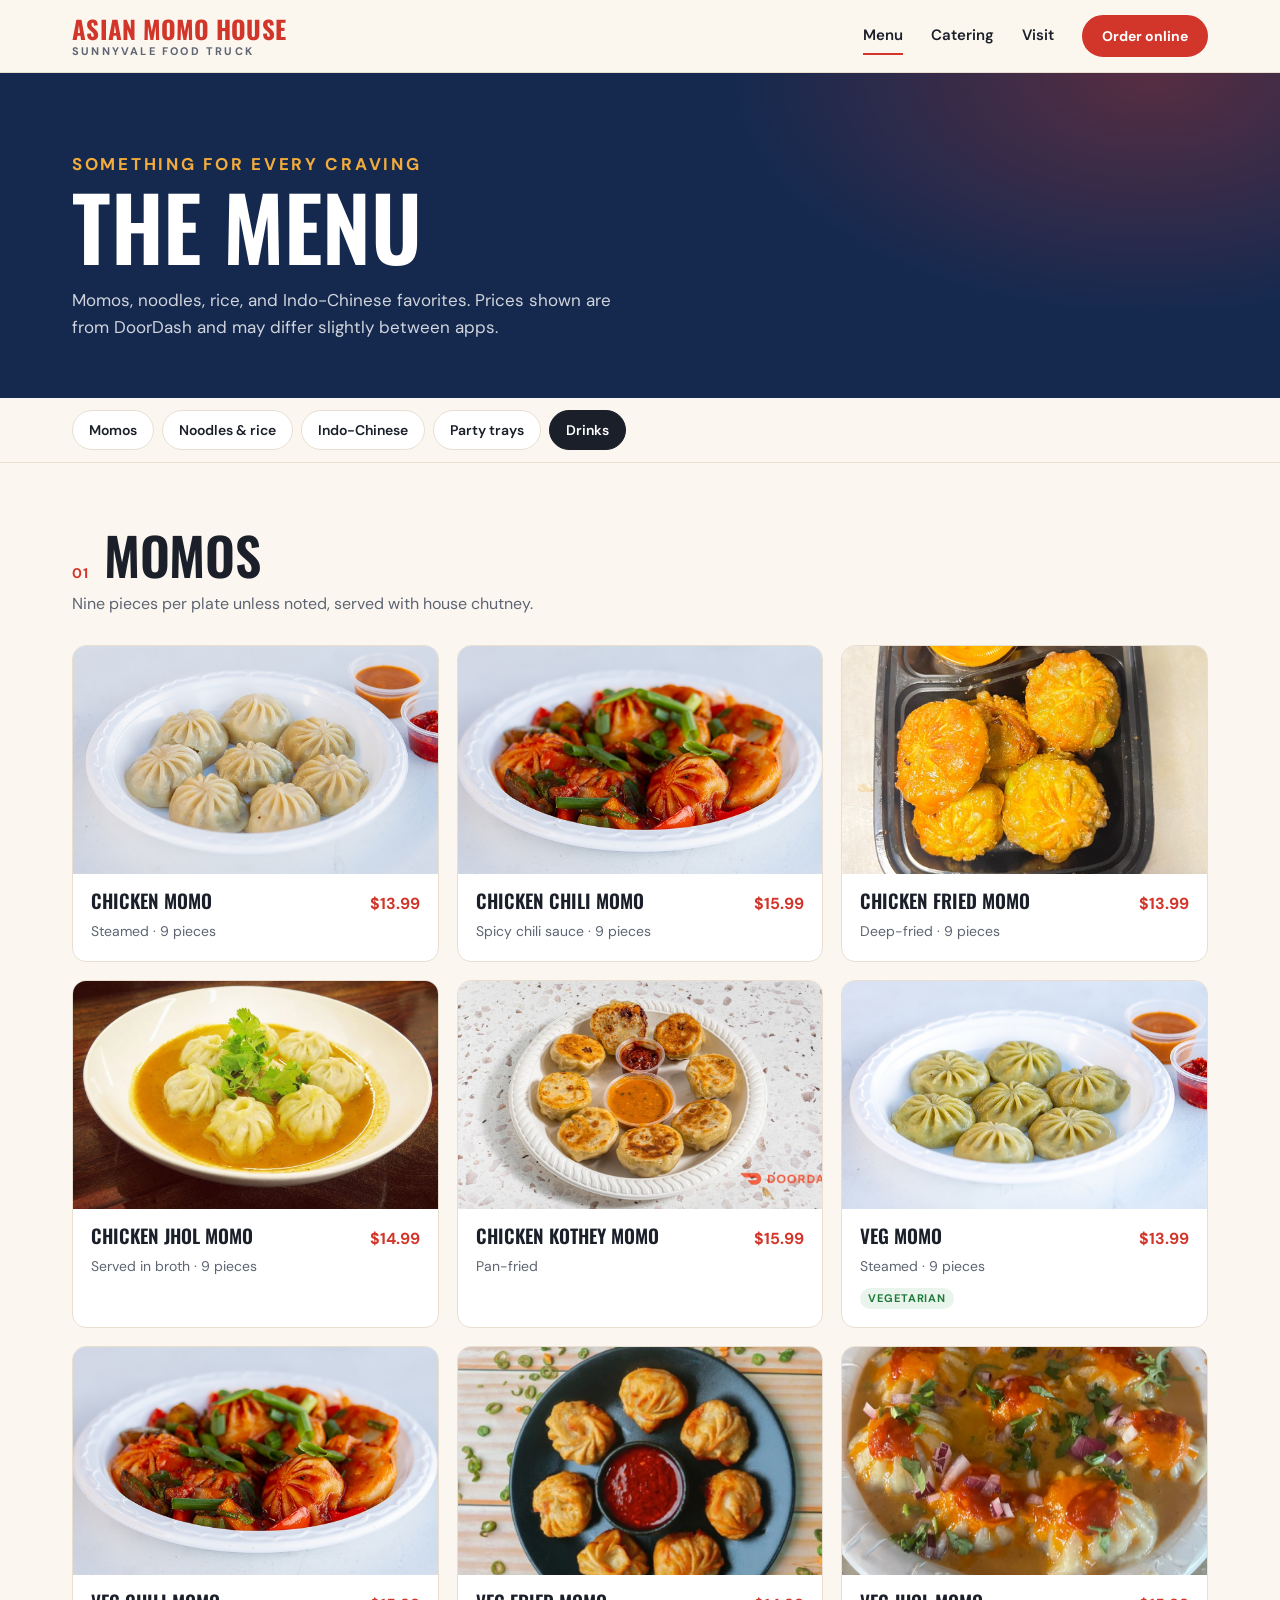
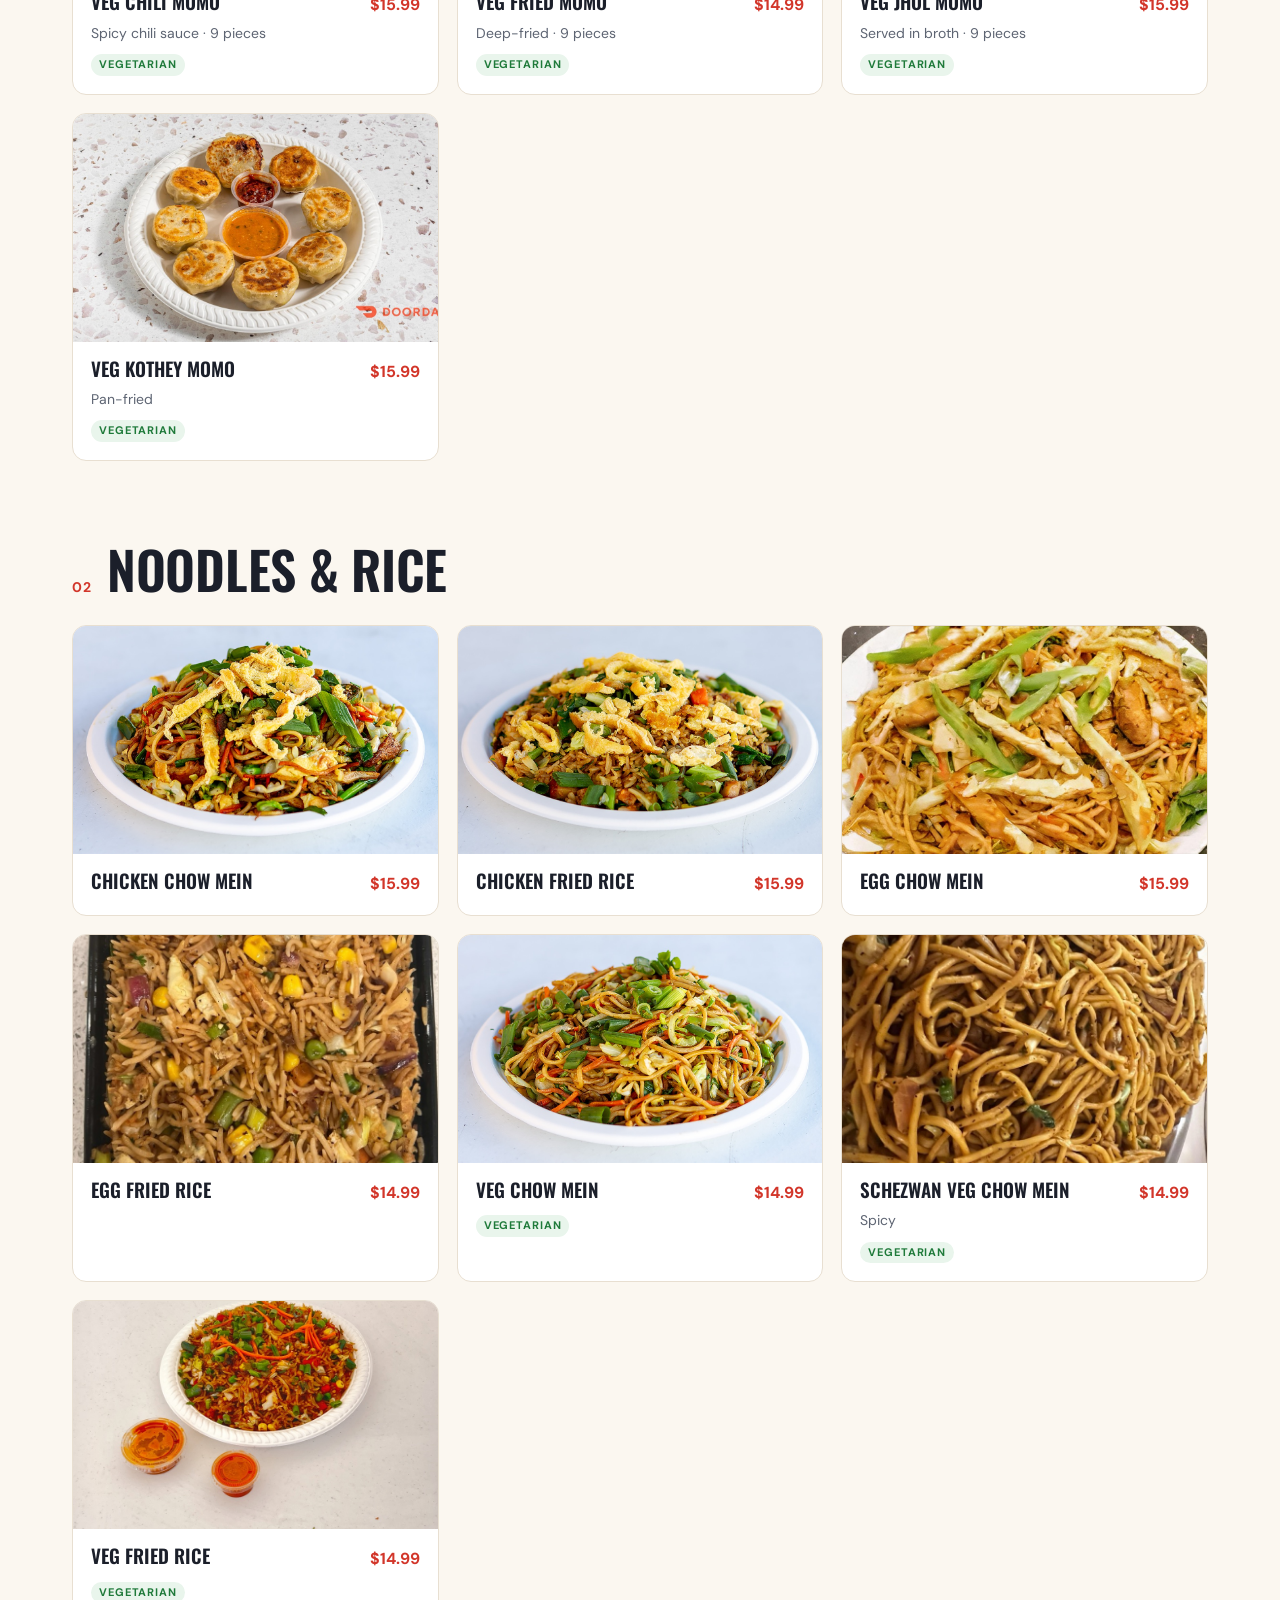
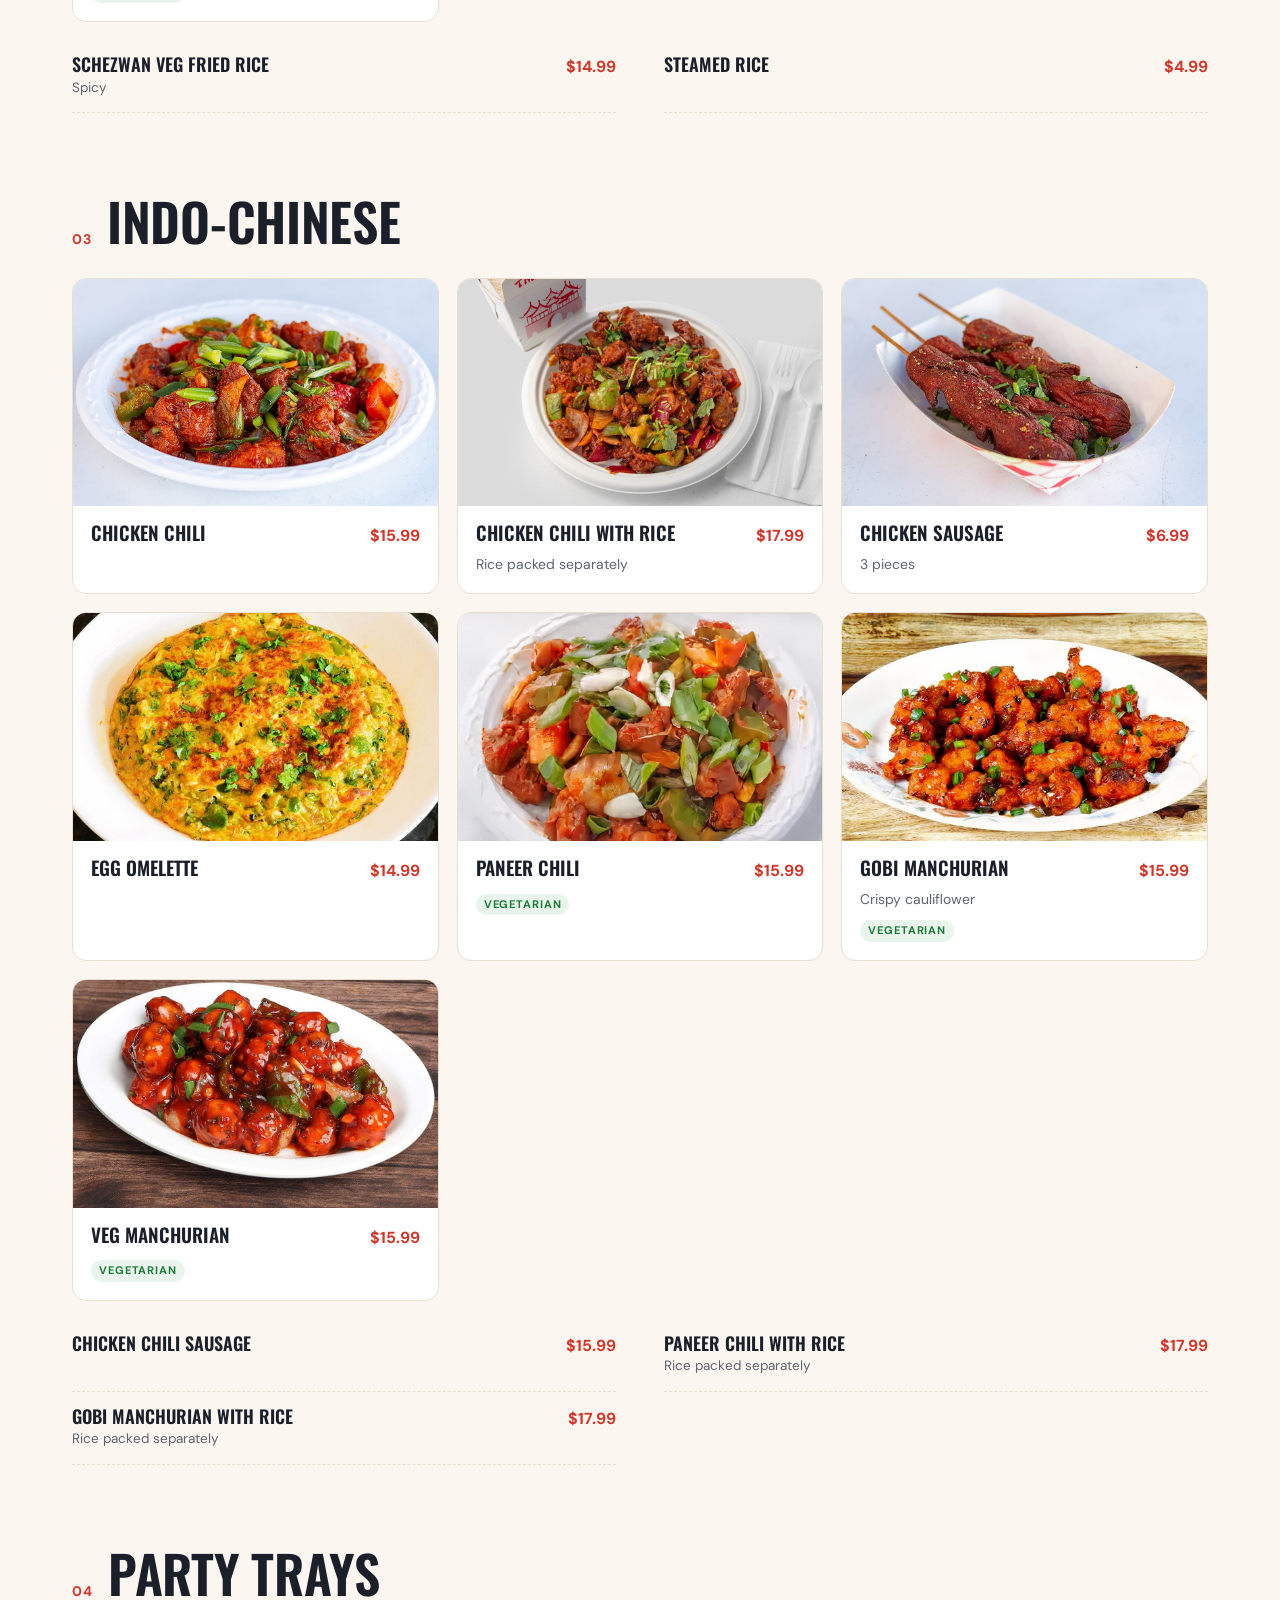
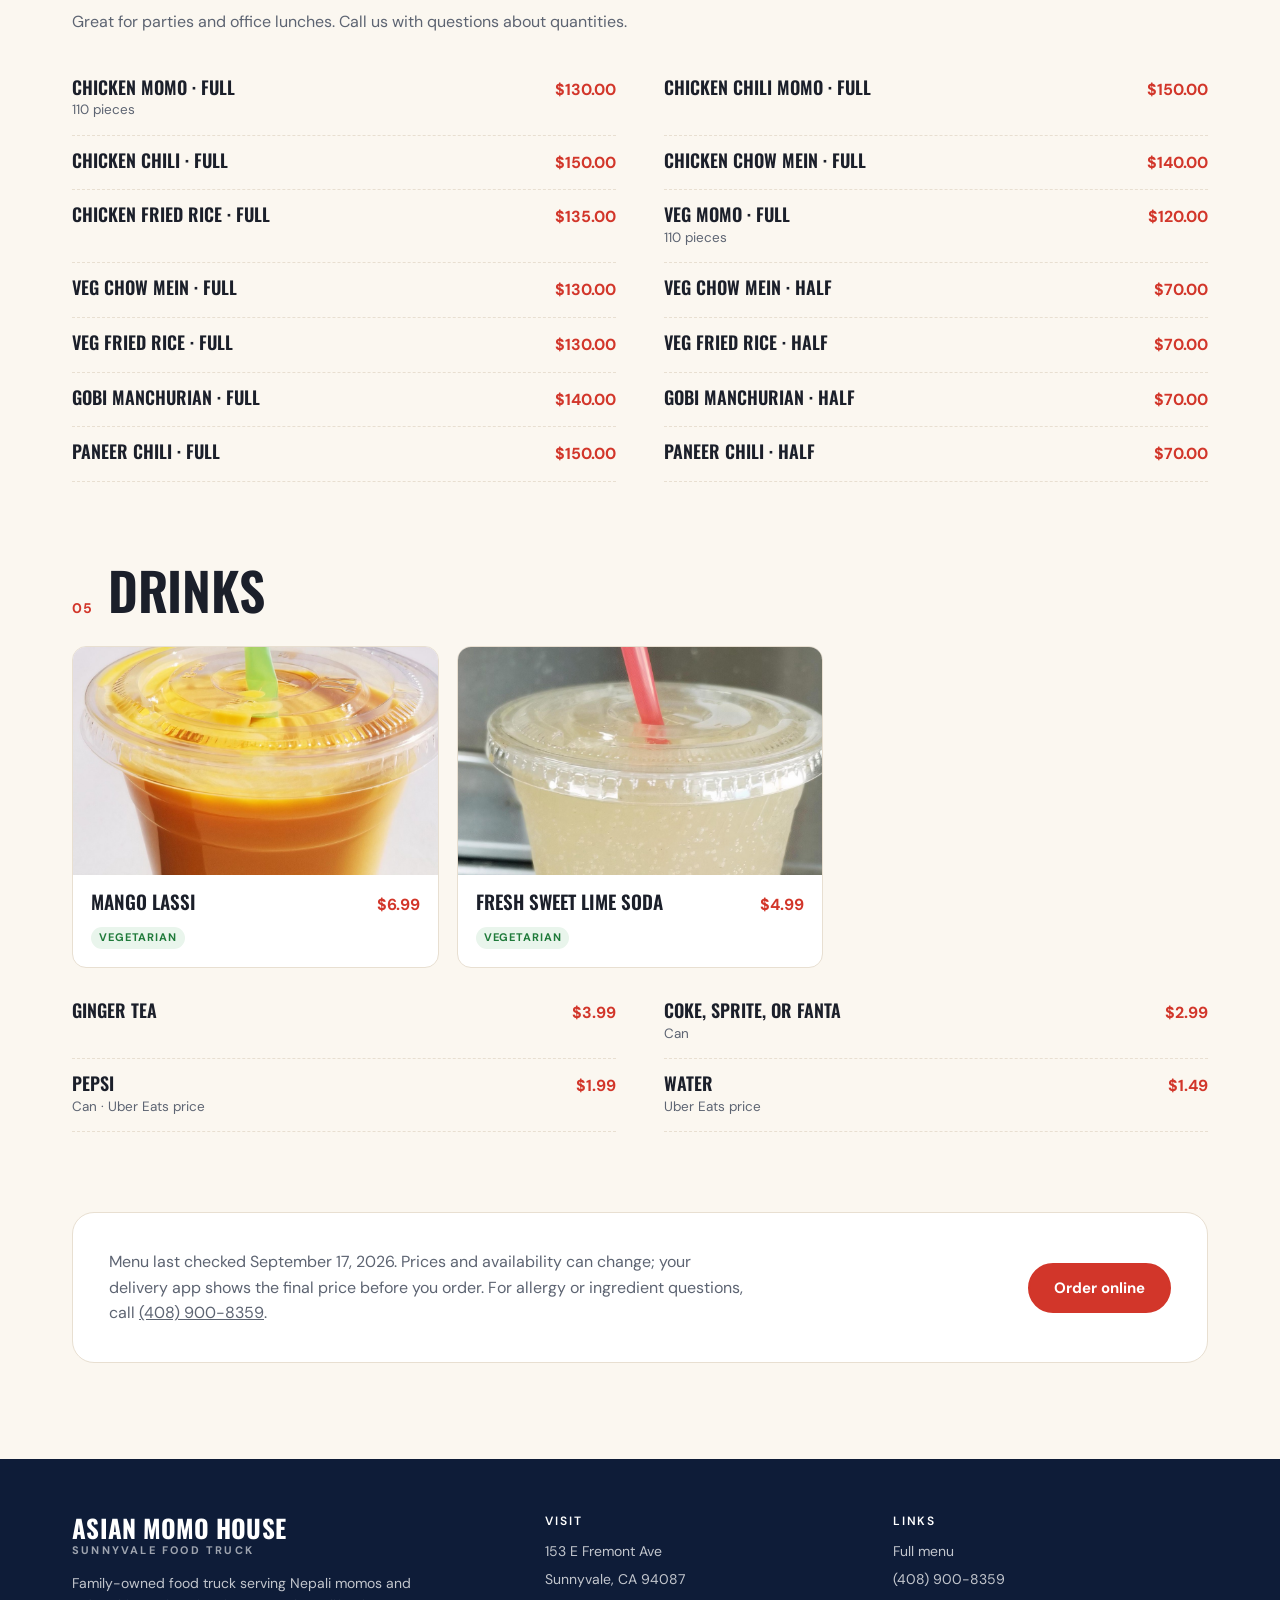
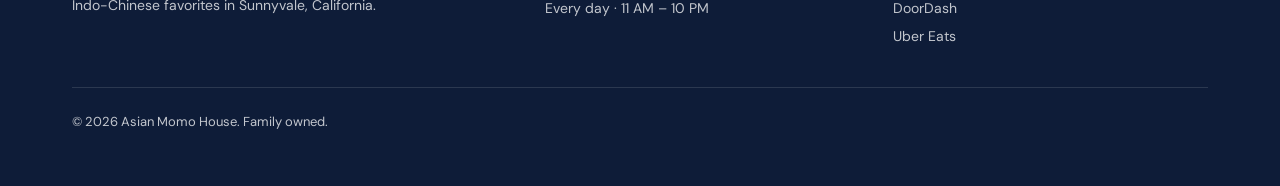
==== commit ae41bf3e: "Redesign site: new branding, homepage sections, and mobile-friendly menu - Replace blurry PNG wordma" ====
--- a/menu/index.html
+++ b/menu/index.html
@@ -1,19 +1,181 @@
-<!DOCTYPE html><html lang="en"><head><meta charset="utf-8"><meta name="viewport" content="width=device-width, initial-scale=1"><title>Menu | Asian Momo House, Sunnyvale</title><meta name="description" content="Explore our momo, chow mein, fried rice, and drinks menu. Choose DoorDash or Uber Eats for current prices and delivery from Asian Momo House."><meta name="theme-color" content="#1769a6"><link rel="canonical" href="https://eakraj10.github.io/menu/"><link rel="icon" href="/assets/doordash/merchant-logo.png" type="image/png"><link rel="preconnect" href="https://fonts.googleapis.com"><link rel="preconnect" href="https://fonts.gstatic.com" crossorigin><link rel="stylesheet" href="/styles.css?v=ee7e14f2c473"><meta property="og:title" content="Menu | Asian Momo House, Sunnyvale"><meta property="og:description" content="Explore our momo, chow mein, fried rice, and drinks menu. Choose DoorDash or Uber Eats for current prices and delivery from Asian Momo House."><meta property="og:type" content="website"><meta property="og:url" content="https://eakraj10.github.io/menu/"><script type="application/ld+json">{"@context": "https://schema.org", "@type": "FoodEstablishment", "name": "Asian Momo House", "url": "https://eakraj10.github.io", "logo": "https://eakraj10.github.io/assets/doordash/merchant-logo.png", "telephone": "+1-408-900-8359", "servesCuisine": ["Nepalese", "Indo-Chinese"], "address": {"@type": "PostalAddress", "streetAddress": "153 E Fremont Ave", "addressLocality": "Sunnyvale", "addressRegion": "CA", "postalCode": "94087", "addressCountry": "US"}, "hasMenu": "https://eakraj10.github.io/menu/", "openingHoursSpecification": {"@type": "OpeningHoursSpecification", "dayOfWeek": ["Monday", "Tuesday", "Wednesday", "Thursday", "Friday", "Saturday", "Sunday"], "opens": "11:00", "closes": "22:00"}}</script></head><body><a class="skip-link" href="#main">Skip to content</a>
-    <header class="site-header"><div class="shell header-inner">
-      <a class="site-wordmark" href="/" aria-label="Asian Momo House home"><img class="wordmark-image" src="/assets/asian-momo-house-wordmark.png" alt="Asian Momo House" width="220" height="70" style="max-width:220px;object-fit:contain"></a>
-      <nav class="nav" aria-label="Main navigation">
-        <a href="/menu/" aria-current="page">Menu</a>
-        <a href="/#location">Location</a>
-        <a href="/#contact">Contact</a>
-        <button class="button header-order" type="button" data-order aria-haspopup="dialog">Order online<span class="arrow" aria-hidden="true">↗</span></button>
-      </nav>
-    </div></header><main id="main" class="shell"><section class="menu-intro"><p class="eyebrow">SOMETHING FOR EVERY CRAVING</p><h1>The menu.</h1><p>Find your favorites, from a plate of momos to a tray for the whole table.</p><p class="menu-pricing-note">Prices shown are from <a href="https://www.doordash.com/en/store/asian-momo-house-sunnyvale-678480/" target="_blank" rel="noopener noreferrer">DoorDash</a>, except where <a href="https://www.ubereats.com/store/asian-momo-house/AxZU5n6cRjyCv6NvXXw7lw" target="_blank" rel="noopener noreferrer">Uber Eats</a> is noted. Prices and availability may differ by platform; taxes and delivery fees are added at checkout.</p></section><nav class="menu-jump" aria-label="Menu categories"><a href="#momos">Momos</a><a href="#noodles">Noodles & rice</a><a href="#more">Indo-Chinese favorites</a><a href="#trays">Party trays</a><a href="#drinks">Drinks</a></nav><section class="menu-section menu-section-momos" id="momos" aria-labelledby="heading-momos"><div class="menu-section-header"><span>01</span><h2 id="heading-momos">Momos</h2></div><div class="menu-items"><article class="menu-item"><img class="menu-item-photo" src="/assets/doordash/chicken-momo.jpg" alt="Chicken Momo from Asian Momo House" width="1422" height="800" loading="lazy"><div class="menu-item-copy"><div class="menu-item-top"><h3>Chicken Momo</h3><span class="menu-price">$13.99</span></div><p>9 pieces</p><button class="menu-item-action" type="button" data-order aria-haspopup="dialog" aria-label="Choose delivery for Chicken Momo">Order online</button></div></article><article class="menu-item"><img class="menu-item-photo" src="/assets/doordash/chili-momo.jpg" alt="Chicken Chili Momo from Asian Momo House" width="1422" height="800" loading="lazy"><div class="menu-item-copy"><div class="menu-item-top"><h3>Chicken Chili Momo</h3><span class="menu-price">$15.99</span></div><p>9 pieces</p><button class="menu-item-action" type="button" data-order aria-haspopup="dialog" aria-label="Choose delivery for Chicken Chili Momo">Order online</button></div></article><article class="menu-item"><img class="menu-item-photo" src="/assets/doordash/chicken-fried-momo.jpg" alt="Chicken Fried Momo from Asian Momo House" width="2000" height="1125" loading="lazy"><div class="menu-item-copy"><div class="menu-item-top"><h3>Chicken Fried Momo</h3><span class="menu-price">$13.99</span></div><p>9 pieces</p><button class="menu-item-action" type="button" data-order aria-haspopup="dialog" aria-label="Choose delivery for Chicken Fried Momo">Order online</button></div></article><article class="menu-item"><img class="menu-item-photo" src="/assets/doordash/chicken-jhol-momo.jpg" alt="Chicken Jhol Momo from Asian Momo House" width="1440" height="1025" loading="lazy"><div class="menu-item-copy"><div class="menu-item-top"><h3>Chicken Jhol Momo</h3><span class="menu-price">$14.99</span></div><p>9 pieces · Served in broth</p><button class="menu-item-action" type="button" data-order aria-haspopup="dialog" aria-label="Choose delivery for Chicken Jhol Momo">Order online</button></div></article><article class="menu-item"><img class="menu-item-photo" src="/assets/doordash/chicken-kothey-momo.jpg" alt="Chicken Kothey Momo from Asian Momo House" width="2000" height="1125" loading="lazy"><div class="menu-item-copy"><div class="menu-item-top"><h3>Chicken Kothey Momo</h3><span class="menu-price">$15.99</span></div><p>Pan-fried</p><button class="menu-item-action" type="button" data-order aria-haspopup="dialog" aria-label="Choose delivery for Chicken Kothey Momo">Order online</button></div></article><article class="menu-item"><img class="menu-item-photo" src="/assets/doordash/veg-momo.jpg" alt="Veg Momo from Asian Momo House" width="1422" height="800" loading="lazy"><div class="menu-item-copy"><div class="menu-item-top"><h3>Veg Momo</h3><span class="menu-price">$13.99</span></div><p>9 pieces</p><button class="menu-item-action" type="button" data-order aria-haspopup="dialog" aria-label="Choose delivery for Veg Momo">Order online</button></div></article><article class="menu-item"><img class="menu-item-photo" src="/assets/doordash/veg-kothey-momo.jpg" alt="Veg Kothey Momo from Asian Momo House" width="2000" height="1125" loading="lazy"><div class="menu-item-copy"><div class="menu-item-top"><h3>Veg Kothey Momo</h3><span class="menu-price">$15.99</span></div><p>Pan-fried</p><button class="menu-item-action" type="button" data-order aria-haspopup="dialog" aria-label="Choose delivery for Veg Kothey Momo">Order online</button></div></article><article class="menu-item"><img class="menu-item-photo" src="/assets/doordash/chili-momo.jpg" alt="Veg Chili Momo from Asian Momo House" width="1422" height="800" loading="lazy"><div class="menu-item-copy"><div class="menu-item-top"><h3>Veg Chili Momo</h3><span class="menu-price">$15.99</span></div><p>9 pieces</p><button class="menu-item-action" type="button" data-order aria-haspopup="dialog" aria-label="Choose delivery for Veg Chili Momo">Order online</button></div></article><article class="menu-item"><img class="menu-item-photo" src="/assets/doordash/veg-fried-momo.png" alt="Veg Fried Momo from Asian Momo House" width="666" height="666" loading="lazy"><div class="menu-item-copy"><div class="menu-item-top"><h3>Veg Fried Momo</h3><span class="menu-price">$14.99</span></div><p>9 pieces</p><button class="menu-item-action" type="button" data-order aria-haspopup="dialog" aria-label="Choose delivery for Veg Fried Momo">Order online</button></div></article><article class="menu-item"><img class="menu-item-photo" src="/assets/doordash/veg-jhol-momo.jpg" alt="Veg Jhol Momo from Asian Momo House" width="600" height="600" loading="lazy"><div class="menu-item-copy"><div class="menu-item-top"><h3>Veg Jhol Momo</h3><span class="menu-price">$15.99</span></div><p>9 pieces · Served in broth</p><button class="menu-item-action" type="button" data-order aria-haspopup="dialog" aria-label="Choose delivery for Veg Jhol Momo">Order online</button></div></article></div></section><section class="menu-section menu-section-noodles" id="noodles" aria-labelledby="heading-noodles"><div class="menu-section-header"><span>02</span><h2 id="heading-noodles">Noodles & rice</h2></div><div class="menu-items"><article class="menu-item"><img class="menu-item-photo" src="/assets/doordash/chicken-chow-mein.jpg" alt="Chicken Chow Mein from Asian Momo House" width="1422" height="800" loading="lazy"><div class="menu-item-copy"><div class="menu-item-top"><h3>Chicken Chow Mein</h3><span class="menu-price">$15.99</span></div><button class="menu-item-action" type="button" data-order aria-haspopup="dialog" aria-label="Choose delivery for Chicken Chow Mein">Order online</button></div></article><article class="menu-item"><img class="menu-item-photo" src="/assets/doordash/chicken-fried-rice.jpg" alt="Chicken Fried Rice from Asian Momo House" width="1422" height="800" loading="lazy"><div class="menu-item-copy"><div class="menu-item-top"><h3>Chicken Fried Rice</h3><span class="menu-price">$15.99</span></div><button class="menu-item-action" type="button" data-order aria-haspopup="dialog" aria-label="Choose delivery for Chicken Fried Rice">Order online</button></div></article><article class="menu-item"><img class="menu-item-photo" src="/assets/doordash/egg-fried-rice.jpg" alt="Egg Fried Rice from Asian Momo House" width="4500" height="6000" loading="lazy"><div class="menu-item-copy"><div class="menu-item-top"><h3>Egg Fried Rice</h3><span class="menu-price">$14.99</span></div><button class="menu-item-action" type="button" data-order aria-haspopup="dialog" aria-label="Choose delivery for Egg Fried Rice">Order online</button></div></article><article class="menu-item"><img class="menu-item-photo" src="/assets/doordash/egg-chowmein.jpg" alt="Egg Chow Mein from Asian Momo House" width="1605" height="900" loading="lazy"><div class="menu-item-copy"><div class="menu-item-top"><h3>Egg Chow Mein</h3><span class="menu-price">$15.99</span></div><button class="menu-item-action" type="button" data-order aria-haspopup="dialog" aria-label="Choose delivery for Egg Chow Mein">Order online</button></div></article><article class="menu-item"><div class="menu-item-copy"><div class="menu-item-top"><h3>Steamed Rice</h3><span class="menu-price">$4.99</span></div><button class="menu-item-action" type="button" data-order aria-haspopup="dialog" aria-label="Choose delivery for Steamed Rice">Order online</button></div></article><article class="menu-item"><img class="menu-item-photo" src="/assets/doordash/veg-chow-mein.jpg" alt="Veg Chow Mein from Asian Momo House" width="1422" height="800" loading="lazy"><div class="menu-item-copy"><div class="menu-item-top"><h3>Veg Chow Mein</h3><span class="menu-price">$14.99</span></div><button class="menu-item-action" type="button" data-order aria-haspopup="dialog" aria-label="Choose delivery for Veg Chow Mein">Order online</button></div></article><article class="menu-item"><img class="menu-item-photo" src="/assets/doordash/schezwan-veg-chowmein.jpg" alt="Schezwan Veg Chow Mein from Asian Momo House" width="4500" height="6000" loading="lazy"><div class="menu-item-copy"><div class="menu-item-top"><h3>Schezwan Veg Chow Mein</h3><span class="menu-price">$14.99</span></div><button class="menu-item-action" type="button" data-order aria-haspopup="dialog" aria-label="Choose delivery for Schezwan Veg Chow Mein">Order online</button></div></article><article class="menu-item"><img class="menu-item-photo" src="/assets/doordash/veg-fried-rice.jpg" alt="Veg Fried Rice from Asian Momo House" width="1500" height="2000" loading="lazy"><div class="menu-item-copy"><div class="menu-item-top"><h3>Veg Fried Rice</h3><span class="menu-price">$14.99</span></div><button class="menu-item-action" type="button" data-order aria-haspopup="dialog" aria-label="Choose delivery for Veg Fried Rice">Order online</button></div></article><article class="menu-item"><div class="menu-item-copy"><div class="menu-item-top"><h3>Schezwan Veg Fried Rice</h3><span class="menu-price">$14.99</span></div><button class="menu-item-action" type="button" data-order aria-haspopup="dialog" aria-label="Choose delivery for Schezwan Veg Fried Rice">Order online</button></div></article></div></section><section class="menu-section menu-section-more" id="more" aria-labelledby="heading-more"><div class="menu-section-header"><span>03</span><h2 id="heading-more">Indo-Chinese favorites</h2></div><div class="menu-items"><article class="menu-item"><img class="menu-item-photo" src="/assets/doordash/chicken-chilli.jpg" alt="Chicken Chili from Asian Momo House" width="1422" height="800" loading="lazy"><div class="menu-item-copy"><div class="menu-item-top"><h3>Chicken Chili</h3><span class="menu-price">$15.99</span></div><button class="menu-item-action" type="button" data-order aria-haspopup="dialog" aria-label="Choose delivery for Chicken Chili">Order online</button></div></article><article class="menu-item"><img class="menu-item-photo" src="/assets/doordash/chicken-chili-with-rice.jpg" alt="Chicken Chili With Rice from Asian Momo House" width="2000" height="1501" loading="lazy"><div class="menu-item-copy"><div class="menu-item-top"><h3>Chicken Chili With Rice</h3><span class="menu-price">$17.99</span></div><p>Rice packed separately</p><button class="menu-item-action" type="button" data-order aria-haspopup="dialog" aria-label="Choose delivery for Chicken Chili With Rice">Order online</button></div></article><article class="menu-item"><div class="menu-item-copy"><div class="menu-item-top"><h3>Chicken Chili Sausage</h3><span class="menu-price">$15.99</span></div><button class="menu-item-action" type="button" data-order aria-haspopup="dialog" aria-label="Choose delivery for Chicken Chili Sausage">Order online</button></div></article><article class="menu-item"><img class="menu-item-photo" src="/assets/doordash/chicken-sausage.jpg" alt="Chicken Sausage from Asian Momo House" width="1422" height="800" loading="lazy"><div class="menu-item-copy"><div class="menu-item-top"><h3>Chicken Sausage</h3><span class="menu-price">$6.99</span></div><p>3 pieces</p><button class="menu-item-action" type="button" data-order aria-haspopup="dialog" aria-label="Choose delivery for Chicken Sausage">Order online</button></div></article><article class="menu-item"><img class="menu-item-photo" src="/assets/doordash/gobi-manchurian.jpg" alt="Gobi Manchurian from Asian Momo House" width="1600" height="900" loading="lazy"><div class="menu-item-copy"><div class="menu-item-top"><h3>Gobi Manchurian</h3><span class="menu-price">$15.99</span></div><button class="menu-item-action" type="button" data-order aria-haspopup="dialog" aria-label="Choose delivery for Gobi Manchurian">Order online</button></div></article><article class="menu-item"><img class="menu-item-photo" src="/assets/doordash/paneer-chili.jpg" alt="Paneer Chili from Asian Momo House" width="1605" height="900" loading="lazy"><div class="menu-item-copy"><div class="menu-item-top"><h3>Paneer Chili</h3><span class="menu-price">$15.99</span></div><button class="menu-item-action" type="button" data-order aria-haspopup="dialog" aria-label="Choose delivery for Paneer Chili">Order online</button></div></article><article class="menu-item"><img class="menu-item-photo" src="/assets/doordash/egg-omelette.jpg" alt="Egg Omelette from Asian Momo House" width="1603" height="900" loading="lazy"><div class="menu-item-copy"><div class="menu-item-top"><h3>Egg Omelette</h3><span class="menu-price">$14.99</span></div><button class="menu-item-action" type="button" data-order aria-haspopup="dialog" aria-label="Choose delivery for Egg Omelette">Order online</button></div></article><article class="menu-item"><div class="menu-item-copy"><div class="menu-item-top"><h3>Gobi Manchurian With Rice</h3><span class="menu-price">$17.99</span></div><p>Rice packed separately</p><button class="menu-item-action" type="button" data-order aria-haspopup="dialog" aria-label="Choose delivery for Gobi Manchurian With Rice">Order online</button></div></article><article class="menu-item"><div class="menu-item-copy"><div class="menu-item-top"><h3>Paneer Chili With Rice</h3><span class="menu-price">$17.99</span></div><p>Rice packed separately</p><button class="menu-item-action" type="button" data-order aria-haspopup="dialog" aria-label="Choose delivery for Paneer Chili With Rice">Order online</button></div></article><article class="menu-item"><img class="menu-item-photo" src="/assets/doordash/veg-manchurian.jpg" alt="Veg Manchurian from Asian Momo House" width="1600" height="900" loading="lazy"><div class="menu-item-copy"><div class="menu-item-top"><h3>Veg Manchurian</h3><span class="menu-price">$15.99</span></div><button class="menu-item-action" type="button" data-order aria-haspopup="dialog" aria-label="Choose delivery for Veg Manchurian">Order online</button></div></article></div></section><section class="menu-section menu-section-trays" id="trays" aria-labelledby="heading-trays"><div class="menu-section-header"><span>04</span><h2 id="heading-trays">Party trays</h2></div><div class="menu-items"><article class="menu-item"><div class="menu-item-copy"><div class="menu-item-top"><h3>Chicken Momo Full Tray</h3><span class="menu-price">$130.00</span></div><p>110 pieces</p><button class="menu-item-action" type="button" data-order aria-haspopup="dialog" aria-label="Choose delivery for Chicken Momo Full Tray">Order online</button></div></article><article class="menu-item"><div class="menu-item-copy"><div class="menu-item-top"><h3>Chicken Chili Full Tray</h3><span class="menu-price">$150.00</span></div><button class="menu-item-action" type="button" data-order aria-haspopup="dialog" aria-label="Choose delivery for Chicken Chili Full Tray">Order online</button></div></article><article class="menu-item"><div class="menu-item-copy"><div class="menu-item-top"><h3>Chicken Chow Mein Full Tray</h3><span class="menu-price">$140.00</span></div><button class="menu-item-action" type="button" data-order aria-haspopup="dialog" aria-label="Choose delivery for Chicken Chow Mein Full Tray">Order online</button></div></article><article class="menu-item"><div class="menu-item-copy"><div class="menu-item-top"><h3>Chicken Fried Rice Full Tray</h3><span class="menu-price">$135.00</span></div><button class="menu-item-action" type="button" data-order aria-haspopup="dialog" aria-label="Choose delivery for Chicken Fried Rice Full Tray">Order online</button></div></article><article class="menu-item"><div class="menu-item-copy"><div class="menu-item-top"><h3>Chicken Chili Momo Full Tray</h3><span class="menu-price">$150.00</span></div><button class="menu-item-action" type="button" data-order aria-haspopup="dialog" aria-label="Choose delivery for Chicken Chili Momo Full Tray">Order online</button></div></article><article class="menu-item"><div class="menu-item-copy"><div class="menu-item-top"><h3>Veg Chow Mein Half Tray</h3><span class="menu-price">$70.00</span></div><button class="menu-item-action" type="button" data-order aria-haspopup="dialog" aria-label="Choose delivery for Veg Chow Mein Half Tray">Order online</button></div></article><article class="menu-item"><div class="menu-item-copy"><div class="menu-item-top"><h3>Gobi Manchurian Half Tray</h3><span class="menu-price">$70.00</span></div><button class="menu-item-action" type="button" data-order aria-haspopup="dialog" aria-label="Choose delivery for Gobi Manchurian Half Tray">Order online</button></div></article><article class="menu-item"><div class="menu-item-copy"><div class="menu-item-top"><h3>Gobi Manchurian Full Tray</h3><span class="menu-price">$140.00</span></div><button class="menu-item-action" type="button" data-order aria-haspopup="dialog" aria-label="Choose delivery for Gobi Manchurian Full Tray">Order online</button></div></article><article class="menu-item"><div class="menu-item-copy"><div class="menu-item-top"><h3>Paneer Chili Full Tray</h3><span class="menu-price">$150.00</span></div><button class="menu-item-action" type="button" data-order aria-haspopup="dialog" aria-label="Choose delivery for Paneer Chili Full Tray">Order online</button></div></article><article class="menu-item"><div class="menu-item-copy"><div class="menu-item-top"><h3>Veg Fried Rice Full Tray</h3><span class="menu-price">$130.00</span></div><button class="menu-item-action" type="button" data-order aria-haspopup="dialog" aria-label="Choose delivery for Veg Fried Rice Full Tray">Order online</button></div></article><article class="menu-item"><div class="menu-item-copy"><div class="menu-item-top"><h3>Veg Momo Full Tray</h3><span class="menu-price">$120.00</span></div><p>110 pieces</p><button class="menu-item-action" type="button" data-order aria-haspopup="dialog" aria-label="Choose delivery for Veg Momo Full Tray">Order online</button></div></article><article class="menu-item"><div class="menu-item-copy"><div class="menu-item-top"><h3>Veg Fried Rice Half Tray</h3><span class="menu-price">$70.00</span></div><button class="menu-item-action" type="button" data-order aria-haspopup="dialog" aria-label="Choose delivery for Veg Fried Rice Half Tray">Order online</button></div></article><article class="menu-item"><div class="menu-item-copy"><div class="menu-item-top"><h3>Paneer Chili Half Tray</h3><span class="menu-price">$70.00</span></div><button class="menu-item-action" type="button" data-order aria-haspopup="dialog" aria-label="Choose delivery for Paneer Chili Half Tray">Order online</button></div></article><article class="menu-item"><div class="menu-item-copy"><div class="menu-item-top"><h3>Veg Chow Mein Full Tray</h3><span class="menu-price">$130.00</span></div><button class="menu-item-action" type="button" data-order aria-haspopup="dialog" aria-label="Choose delivery for Veg Chow Mein Full Tray">Order online</button></div></article></div></section><section class="menu-section menu-section-drinks" id="drinks" aria-labelledby="heading-drinks"><div class="menu-section-header"><span>05</span><h2 id="heading-drinks">Drinks</h2></div><div class="menu-items"><article class="menu-item"><img class="menu-item-photo" src="/assets/doordash/fresh-sweet-lime-soda.jpg" alt="Fresh Sweet Lime Soda from Asian Momo House" width="1601" height="900" loading="lazy"><div class="menu-item-copy"><div class="menu-item-top"><h3>Fresh Sweet Lime Soda</h3><span class="menu-price">$4.99</span></div><button class="menu-item-action" type="button" data-order aria-haspopup="dialog" aria-label="Choose delivery for Fresh Sweet Lime Soda">Order online</button></div></article><article class="menu-item"><div class="menu-item-copy"><div class="menu-item-top"><h3>Fanta</h3><span class="menu-price">$2.99</span></div><p>Can</p><button class="menu-item-action" type="button" data-order aria-haspopup="dialog" aria-label="Choose delivery for Fanta">Order online</button></div></article><article class="menu-item"><div class="menu-item-copy"><div class="menu-item-top"><h3>Sprite</h3><span class="menu-price">$2.99</span></div><p>Can</p><button class="menu-item-action" type="button" data-order aria-haspopup="dialog" aria-label="Choose delivery for Sprite">Order online</button></div></article><article class="menu-item"><div class="menu-item-copy"><div class="menu-item-top"><h3>Coke</h3><span class="menu-price">$2.99</span></div><p>Can</p><button class="menu-item-action" type="button" data-order aria-haspopup="dialog" aria-label="Choose delivery for Coke">Order online</button></div></article><article class="menu-item"><img class="menu-item-photo" src="/assets/doordash/mango-lassi.jpg" alt="Mango Lassi from Asian Momo House" width="1620" height="900" loading="lazy"><div class="menu-item-copy"><div class="menu-item-top"><h3>Mango Lassi</h3><span class="menu-price">$6.99</span></div><button class="menu-item-action" type="button" data-order aria-haspopup="dialog" aria-label="Choose delivery for Mango Lassi">Order online</button></div></article><article class="menu-item"><div class="menu-item-copy"><div class="menu-item-top"><h3>Ginger Tea</h3><span class="menu-price">$3.99</span></div><button class="menu-item-action" type="button" data-order aria-haspopup="dialog" aria-label="Choose delivery for Ginger Tea">Order online</button></div></article><article class="menu-item"><div class="menu-item-copy"><div class="menu-item-top"><h3>Pepsi</h3><span class="menu-price">$1.99</span></div><p>Can</p><span class="menu-source">Uber Eats price</span><button class="menu-item-action" type="button" data-order aria-haspopup="dialog" aria-label="Choose delivery for Pepsi">Order online</button></div></article><article class="menu-item"><div class="menu-item-copy"><div class="menu-item-top"><h3>Water</h3><span class="menu-price">$1.49</span></div><span class="menu-source">Uber Eats price</span><button class="menu-item-action" type="button" data-order aria-haspopup="dialog" aria-label="Choose delivery for Water">Order online</button></div></article></div></section><div class="menu-bottom"><p>Menu checked September 17, 2026. For current availability or ingredient and allergy questions, call <a href="tel:+14089008359">(408) 900-8359</a>. Your delivery partner confirms the final price before you order.</p><button class="button " type="button" data-order aria-haspopup="dialog">Order online<span class="arrow" aria-hidden="true">↗</span></button></div></main><footer class="footer"><div class="shell footer-inner"><a class="site-wordmark" href="/" aria-label="Asian Momo House home"><img class="wordmark-image" src="/assets/asian-momo-house-wordmark.png" alt="Asian Momo House" width="220" height="70" style="max-width:220px;object-fit:contain"></a><nav class="footer-links" aria-label="Footer"><a href="/menu/">Menu</a><a href="/#location">Location</a><a href="tel:+14089008359">Call us</a></nav><p>© 2026 Asian Momo House. Family owned.</p></div></footer>
-    <dialog class="modal" id="order-dialog" aria-labelledby="order-title" aria-describedby="order-description">
-      <button class="modal-close" data-close type="button" aria-label="Close ordering options">×</button>
-      <p class="eyebrow">ASIAN MOMO HOUSE · SUNNYVALE</p><h2 id="order-title">Order online</h2>
-      <p id="order-description">Choose your delivery partner to browse prices and place your order.</p>
-      <a class="provider doordash" href="https://www.doordash.com/en/store/asian-momo-house-sunnyvale-678480/" target="_blank" rel="noopener noreferrer" aria-label="Order Asian Momo House on DoorDash, opens in a new tab"><span>DoorDash</span><span class="arrow" aria-hidden="true">↗</span></a>
-      <a class="provider uber" href="https://www.ubereats.com/store/asian-momo-house/AxZU5n6cRjyCv6NvXXw7lw" target="_blank" rel="noopener noreferrer" aria-label="Order Asian Momo House on Uber Eats, opens in a new tab"><span>Uber <span class="eats">Eats</span></span><span class="arrow" aria-hidden="true">↗</span></a>
-      <p class="modal-note">Delivery area, hours, prices, and availability are set on each platform. Opens in a new tab.</p>
-    </dialog>
-    <noscript><p class="nojs-order">Order directly on <a href="https://www.doordash.com/en/store/asian-momo-house-sunnyvale-678480/">DoorDash</a> or <a href="https://www.ubereats.com/store/asian-momo-house/AxZU5n6cRjyCv6NvXXw7lw">Uber Eats</a>.</p></noscript><script src="/site.js" defer></script></body></html>
+<!DOCTYPE html>
+<html lang="en">
+<head>
+<meta charset="utf-8">
+<meta name="viewport" content="width=device-width, initial-scale=1">
+<title>Menu | Asian Momo House, Sunnyvale</title>
+<meta name="description" content="Full menu for Asian Momo House in Sunnyvale: chicken and veg momos, chow mein, fried rice, Indo-Chinese dishes, party trays, and drinks.">
+<meta name="theme-color" content="#15294f">
+<link rel="canonical" href="https://eakraj10.github.io/menu/">
+<link rel="icon" href="/favicon.svg" type="image/svg+xml">
+<link rel="apple-touch-icon" href="/apple-touch-icon.png">
+<meta property="og:type" content="website">
+<meta property="og:site_name" content="Asian Momo House">
+<meta property="og:title" content="Menu | Asian Momo House, Sunnyvale">
+<meta property="og:description" content="Full menu for Asian Momo House in Sunnyvale: chicken and veg momos, chow mein, fried rice, Indo-Chinese dishes, party trays, and drinks.">
+<meta property="og:url" content="https://eakraj10.github.io/menu/">
+<meta property="og:image" content="https://eakraj10.github.io/assets/food/chili-momo.jpg">
+<meta name="twitter:card" content="summary_large_image">
+<link rel="preconnect" href="https://fonts.googleapis.com">
+<link rel="preconnect" href="https://fonts.gstatic.com" crossorigin>
+<link rel="stylesheet" href="https://fonts.googleapis.com/css2?family=DM+Sans:opsz,wght@9..40,400;9..40,500;9..40,600;9..40,700&family=Oswald:wght@500;600;700&display=swap">
+<link rel="stylesheet" href="/styles.css?v=2">
+<script type="application/ld+json">{"@context": "https://schema.org", "@type": "FoodEstablishment", "name": "Asian Momo House", "url": "https://eakraj10.github.io/", "image": "https://eakraj10.github.io/assets/food/chili-momo.jpg", "telephone": "+1-408-900-8359", "servesCuisine": ["Nepalese", "Indo-Chinese"], "priceRange": "$", "address": {"@type": "PostalAddress", "streetAddress": "153 E Fremont Ave", "addressLocality": "Sunnyvale", "addressRegion": "CA", "postalCode": "94087", "addressCountry": "US"}, "hasMenu": "https://eakraj10.github.io/menu/", "openingHoursSpecification": {"@type": "OpeningHoursSpecification", "dayOfWeek": ["Monday", "Tuesday", "Wednesday", "Thursday", "Friday", "Saturday", "Sunday"], "opens": "11:00", "closes": "22:00"}}</script>
+</head>
+<body>
+<a class="skip-link" href="#main">Skip to content</a>
+<header class="site-header">
+  <div class="shell header-inner">
+    <a class="wordmark" href="/" aria-label="Asian Momo House, home"><span class="wordmark-name">Asian Momo House</span><span class="wordmark-sub">Sunnyvale food truck</span></a>
+    <nav class="nav" aria-label="Main">
+      <a href="/menu/" aria-current="page">Menu</a>
+      <a class="nav-hide" href="/#catering">Catering</a>
+      <a class="nav-hide" href="/#visit">Visit</a>
+      <button class="button button-small" type="button" data-order aria-haspopup="dialog">Order online</button>
+    </nav>
+  </div>
+</header>
+<main id="main">
+  <section class="menu-hero">
+    <div class="shell">
+      <p class="eyebrow" style="color:var(--marigold)">Something for every craving</p>
+      <h1>The menu</h1>
+      <p>Momos, noodles, rice, and Indo-Chinese favorites. Prices shown are from DoorDash and may differ slightly between apps.</p>
+    </div>
+  </section>
+  <nav class="menu-tabs" aria-label="Menu sections"><div class="shell"><a href="#momos">Momos</a><a href="#noodles">Noodles &amp; rice</a><a href="#indo-chinese">Indo-Chinese</a><a href="#trays">Party trays</a><a href="#drinks">Drinks</a></div></nav>
+  <section class="menu-section" id="momos" aria-labelledby="momos-h">
+    <div class="shell">
+      <h2 id="momos-h"><small>01</small>Momos</h2>
+      <p>Nine pieces per plate unless noted, served with house chutney.</p>
+      <div class="menu-grid">
+        <article class="item"><div class="item-photo"><img src="/assets/food/chicken-momo.jpg" alt="Chicken Momo" width="1200" height="675" loading="lazy"></div><div class="item-body"><div class="item-top"><h3>Chicken Momo</h3><span class="price">$13.99</span></div><p>Steamed · 9 pieces</p></div></article>
+        <article class="item"><div class="item-photo"><img src="/assets/food/chili-momo.jpg" alt="Chicken Chili Momo" width="1200" height="675" loading="lazy"></div><div class="item-body"><div class="item-top"><h3>Chicken Chili Momo</h3><span class="price">$15.99</span></div><p>Spicy chili sauce · 9 pieces</p></div></article>
+        <article class="item"><div class="item-photo"><img src="/assets/food/chicken-fried-momo.jpg" alt="Chicken Fried Momo" width="1200" height="675" loading="lazy"></div><div class="item-body"><div class="item-top"><h3>Chicken Fried Momo</h3><span class="price">$13.99</span></div><p>Deep-fried · 9 pieces</p></div></article>
+        <article class="item"><div class="item-photo"><img src="/assets/food/chicken-jhol-momo.jpg" alt="Chicken Jhol Momo" width="1200" height="675" loading="lazy"></div><div class="item-body"><div class="item-top"><h3>Chicken Jhol Momo</h3><span class="price">$14.99</span></div><p>Served in broth · 9 pieces</p></div></article>
+        <article class="item"><div class="item-photo"><img src="/assets/food/chicken-kothey-momo.jpg" alt="Chicken Kothey Momo" width="1200" height="675" loading="lazy"></div><div class="item-body"><div class="item-top"><h3>Chicken Kothey Momo</h3><span class="price">$15.99</span></div><p>Pan-fried</p></div></article>
+        <article class="item"><div class="item-photo"><img src="/assets/food/veg-momo.jpg" alt="Veg Momo" width="1200" height="675" loading="lazy"></div><div class="item-body"><div class="item-top"><h3>Veg Momo</h3><span class="price">$13.99</span></div><p>Steamed · 9 pieces</p><span class="tag">Vegetarian</span></div></article>
+        <article class="item"><div class="item-photo"><img src="/assets/food/chili-momo.jpg" alt="Veg Chili Momo" width="1200" height="675" loading="lazy"></div><div class="item-body"><div class="item-top"><h3>Veg Chili Momo</h3><span class="price">$15.99</span></div><p>Spicy chili sauce · 9 pieces</p><span class="tag">Vegetarian</span></div></article>
+        <article class="item"><div class="item-photo"><img src="/assets/food/veg-fried-momo.jpg" alt="Veg Fried Momo" width="1200" height="675" loading="lazy"></div><div class="item-body"><div class="item-top"><h3>Veg Fried Momo</h3><span class="price">$14.99</span></div><p>Deep-fried · 9 pieces</p><span class="tag">Vegetarian</span></div></article>
+        <article class="item"><div class="item-photo"><img src="/assets/food/veg-jhol-momo.jpg" alt="Veg Jhol Momo" width="1200" height="675" loading="lazy"></div><div class="item-body"><div class="item-top"><h3>Veg Jhol Momo</h3><span class="price">$15.99</span></div><p>Served in broth · 9 pieces</p><span class="tag">Vegetarian</span></div></article>
+        <article class="item"><div class="item-photo"><img src="/assets/food/veg-kothey-momo.jpg" alt="Veg Kothey Momo" width="1200" height="675" loading="lazy"></div><div class="item-body"><div class="item-top"><h3>Veg Kothey Momo</h3><span class="price">$15.99</span></div><p>Pan-fried</p><span class="tag">Vegetarian</span></div></article>
+      </div>
+
+    </div>
+  </section>
+  <section class="menu-section" id="noodles" aria-labelledby="noodles-h">
+    <div class="shell">
+      <h2 id="noodles-h"><small>02</small>Noodles &amp; rice</h2>
+      <p></p>
+      <div class="menu-grid">
+        <article class="item"><div class="item-photo"><img src="/assets/food/chicken-chow-mein.jpg" alt="Chicken Chow Mein" width="1200" height="675" loading="lazy"></div><div class="item-body"><div class="item-top"><h3>Chicken Chow Mein</h3><span class="price">$15.99</span></div></div></article>
+        <article class="item"><div class="item-photo"><img src="/assets/food/chicken-fried-rice.jpg" alt="Chicken Fried Rice" width="1200" height="675" loading="lazy"></div><div class="item-body"><div class="item-top"><h3>Chicken Fried Rice</h3><span class="price">$15.99</span></div></div></article>
+        <article class="item"><div class="item-photo"><img src="/assets/food/egg-chowmein.jpg" alt="Egg Chow Mein" width="1200" height="675" loading="lazy"></div><div class="item-body"><div class="item-top"><h3>Egg Chow Mein</h3><span class="price">$15.99</span></div></div></article>
+        <article class="item"><div class="item-photo"><img src="/assets/food/egg-fried-rice.jpg" alt="Egg Fried Rice" width="1200" height="675" loading="lazy"></div><div class="item-body"><div class="item-top"><h3>Egg Fried Rice</h3><span class="price">$14.99</span></div></div></article>
+        <article class="item"><div class="item-photo"><img src="/assets/food/veg-chow-mein.jpg" alt="Veg Chow Mein" width="1200" height="675" loading="lazy"></div><div class="item-body"><div class="item-top"><h3>Veg Chow Mein</h3><span class="price">$14.99</span></div><span class="tag">Vegetarian</span></div></article>
+        <article class="item"><div class="item-photo"><img src="/assets/food/schezwan-veg-chowmein.jpg" alt="Schezwan Veg Chow Mein" width="1200" height="675" loading="lazy"></div><div class="item-body"><div class="item-top"><h3>Schezwan Veg Chow Mein</h3><span class="price">$14.99</span></div><p>Spicy</p><span class="tag">Vegetarian</span></div></article>
+        <article class="item"><div class="item-photo"><img src="/assets/food/veg-fried-rice.jpg" alt="Veg Fried Rice" width="1200" height="675" loading="lazy"></div><div class="item-body"><div class="item-top"><h3>Veg Fried Rice</h3><span class="price">$14.99</span></div><span class="tag">Vegetarian</span></div></article>
+      </div>
+      <div class="text-grid" style="margin-top:18px">
+        <div class="text-item"><div><h3>Schezwan Veg Fried Rice</h3><p>Spicy</p></div><span class="price">$14.99</span></div>
+        <div class="text-item"><div><h3>Steamed Rice</h3></div><span class="price">$4.99</span></div>
+      </div>
+    </div>
+  </section>
+  <section class="menu-section" id="indo-chinese" aria-labelledby="indo-chinese-h">
+    <div class="shell">
+      <h2 id="indo-chinese-h"><small>03</small>Indo-Chinese</h2>
+      <p></p>
+      <div class="menu-grid">
+        <article class="item"><div class="item-photo"><img src="/assets/food/chicken-chilli.jpg" alt="Chicken Chili" width="1200" height="675" loading="lazy"></div><div class="item-body"><div class="item-top"><h3>Chicken Chili</h3><span class="price">$15.99</span></div></div></article>
+        <article class="item"><div class="item-photo"><img src="/assets/food/chicken-chili-with-rice.jpg" alt="Chicken Chili with Rice" width="1200" height="675" loading="lazy"></div><div class="item-body"><div class="item-top"><h3>Chicken Chili with Rice</h3><span class="price">$17.99</span></div><p>Rice packed separately</p></div></article>
+        <article class="item"><div class="item-photo"><img src="/assets/food/chicken-sausage.jpg" alt="Chicken Sausage" width="1200" height="675" loading="lazy"></div><div class="item-body"><div class="item-top"><h3>Chicken Sausage</h3><span class="price">$6.99</span></div><p>3 pieces</p></div></article>
+        <article class="item"><div class="item-photo"><img src="/assets/food/egg-omelette.jpg" alt="Egg Omelette" width="1200" height="675" loading="lazy"></div><div class="item-body"><div class="item-top"><h3>Egg Omelette</h3><span class="price">$14.99</span></div></div></article>
+        <article class="item"><div class="item-photo"><img src="/assets/food/paneer-chili.jpg" alt="Paneer Chili" width="1200" height="675" loading="lazy"></div><div class="item-body"><div class="item-top"><h3>Paneer Chili</h3><span class="price">$15.99</span></div><span class="tag">Vegetarian</span></div></article>
+        <article class="item"><div class="item-photo"><img src="/assets/food/gobi-manchurian.jpg" alt="Gobi Manchurian" width="1200" height="675" loading="lazy"></div><div class="item-body"><div class="item-top"><h3>Gobi Manchurian</h3><span class="price">$15.99</span></div><p>Crispy cauliflower</p><span class="tag">Vegetarian</span></div></article>
+        <article class="item"><div class="item-photo"><img src="/assets/food/veg-manchurian.jpg" alt="Veg Manchurian" width="1200" height="675" loading="lazy"></div><div class="item-body"><div class="item-top"><h3>Veg Manchurian</h3><span class="price">$15.99</span></div><span class="tag">Vegetarian</span></div></article>
+      </div>
+      <div class="text-grid" style="margin-top:18px">
+        <div class="text-item"><div><h3>Chicken Chili Sausage</h3></div><span class="price">$15.99</span></div>
+        <div class="text-item"><div><h3>Paneer Chili with Rice</h3><p>Rice packed separately</p></div><span class="price">$17.99</span></div>
+        <div class="text-item"><div><h3>Gobi Manchurian with Rice</h3><p>Rice packed separately</p></div><span class="price">$17.99</span></div>
+      </div>
+    </div>
+  </section>
+  <section class="menu-section" id="trays" aria-labelledby="trays-h">
+    <div class="shell">
+      <h2 id="trays-h"><small>04</small>Party trays</h2>
+      <p>Great for parties and office lunches. Call us with questions about quantities.</p>
+            <div class="text-grid" style="margin-top:0px">
+        <div class="text-item"><div><h3>Chicken Momo · Full</h3><p>110 pieces</p></div><span class="price">$130.00</span></div>
+        <div class="text-item"><div><h3>Chicken Chili Momo · Full</h3></div><span class="price">$150.00</span></div>
+        <div class="text-item"><div><h3>Chicken Chili · Full</h3></div><span class="price">$150.00</span></div>
+        <div class="text-item"><div><h3>Chicken Chow Mein · Full</h3></div><span class="price">$140.00</span></div>
+        <div class="text-item"><div><h3>Chicken Fried Rice · Full</h3></div><span class="price">$135.00</span></div>
+        <div class="text-item"><div><h3>Veg Momo · Full</h3><p>110 pieces</p></div><span class="price">$120.00</span></div>
+        <div class="text-item"><div><h3>Veg Chow Mein · Full</h3></div><span class="price">$130.00</span></div>
+        <div class="text-item"><div><h3>Veg Chow Mein · Half</h3></div><span class="price">$70.00</span></div>
+        <div class="text-item"><div><h3>Veg Fried Rice · Full</h3></div><span class="price">$130.00</span></div>
+        <div class="text-item"><div><h3>Veg Fried Rice · Half</h3></div><span class="price">$70.00</span></div>
+        <div class="text-item"><div><h3>Gobi Manchurian · Full</h3></div><span class="price">$140.00</span></div>
+        <div class="text-item"><div><h3>Gobi Manchurian · Half</h3></div><span class="price">$70.00</span></div>
+        <div class="text-item"><div><h3>Paneer Chili · Full</h3></div><span class="price">$150.00</span></div>
+        <div class="text-item"><div><h3>Paneer Chili · Half</h3></div><span class="price">$70.00</span></div>
+      </div>
+    </div>
+  </section>
+  <section class="menu-section" id="drinks" aria-labelledby="drinks-h">
+    <div class="shell">
+      <h2 id="drinks-h"><small>05</small>Drinks</h2>
+      <p></p>
+      <div class="menu-grid">
+        <article class="item"><div class="item-photo"><img src="/assets/food/mango-lassi.jpg" alt="Mango Lassi" width="1200" height="675" loading="lazy"></div><div class="item-body"><div class="item-top"><h3>Mango Lassi</h3><span class="price">$6.99</span></div><span class="tag">Vegetarian</span></div></article>
+        <article class="item"><div class="item-photo"><img src="/assets/food/fresh-sweet-lime-soda.jpg" alt="Fresh Sweet Lime Soda" width="1200" height="675" loading="lazy"></div><div class="item-body"><div class="item-top"><h3>Fresh Sweet Lime Soda</h3><span class="price">$4.99</span></div><span class="tag">Vegetarian</span></div></article>
+      </div>
+      <div class="text-grid" style="margin-top:18px">
+        <div class="text-item"><div><h3>Ginger Tea</h3></div><span class="price">$3.99</span></div>
+        <div class="text-item"><div><h3>Coke, Sprite, or Fanta</h3><p>Can</p></div><span class="price">$2.99</span></div>
+        <div class="text-item"><div><h3>Pepsi</h3><p>Can · Uber Eats price</p></div><span class="price">$1.99</span></div>
+        <div class="text-item"><div><h3>Water</h3><p>Uber Eats price</p></div><span class="price">$1.49</span></div>
+      </div>
+    </div>
+  </section>
+  <div class="shell">
+    <div class="menu-note">
+      <p>Menu last checked September 17, 2026. Prices and availability can change; your delivery app shows the final price before you order. For allergy or ingredient questions, call <a href="tel:+14089008359">(408) 900-8359</a>.</p>
+      <button class="button" type="button" data-order aria-haspopup="dialog">Order online</button>
+    </div>
+  </div>
+</main>
+<footer class="footer">
+  <div class="shell">
+    <div class="footer-inner">
+      <div>
+        <a class="wordmark" href="/"><span class="wordmark-name">Asian Momo House</span><span class="wordmark-sub">Sunnyvale food truck</span></a>
+        <p style="max-width:340px;margin:16px 0 0">Family-owned food truck serving Nepali momos and Indo-Chinese favorites in Sunnyvale, California.</p>
+      </div>
+      <div>
+        <h3>Visit</h3>
+        <ul><li>153 E Fremont Ave</li><li>Sunnyvale, CA 94087</li><li>Every day · 11 AM – 10 PM</li></ul>
+      </div>
+      <div>
+        <h3>Links</h3>
+        <ul><li><a href="/menu/">Full menu</a></li><li><a href="tel:+14089008359">(408) 900-8359</a></li><li><a href="https://www.doordash.com/en/store/asian-momo-house-sunnyvale-678480/" target="_blank" rel="noopener">DoorDash</a></li><li><a href="https://www.ubereats.com/store/asian-momo-house/AxZU5n6cRjyCv6NvXXw7lw" target="_blank" rel="noopener">Uber Eats</a></li></ul>
+      </div>
+    </div>
+    <p class="footer-base">© <span data-year>2026</span> Asian Momo House. Family owned.</p>
+  </div>
+</footer>
+<dialog class="modal" id="order-dialog" aria-labelledby="order-title">
+  <button class="modal-close" type="button" data-close aria-label="Close">×</button>
+  <p class="eyebrow">Pickup or delivery</p>
+  <h2 id="order-title">Order online</h2>
+  <p>Pick your delivery app to see today's prices and place an order.</p>
+  <a class="provider doordash" href="https://www.doordash.com/en/store/asian-momo-house-sunnyvale-678480/" target="_blank" rel="noopener">DoorDash <span aria-hidden="true">→</span></a>
+  <a class="provider uber" href="https://www.ubereats.com/store/asian-momo-house/AxZU5n6cRjyCv6NvXXw7lw" target="_blank" rel="noopener">Uber Eats <span aria-hidden="true">→</span></a>
+  <a class="provider phone" href="tel:+14089008359">Call the truck · (408) 900-8359 <span aria-hidden="true">→</span></a>
+  <p class="modal-note">Prices, delivery area, and hours are set by each app. Links open in a new tab.</p>
+</dialog>
+<script src="/site.js?v=2" defer></script>
+</body>
+</html>
--- a/styles.css
+++ b/styles.css
@@ -1,92 +1,258 @@
-@import url('https://fonts.googleapis.com/css2?family=DM+Sans:wght@400;500;600;700&family=DM+Serif+Display:ital@0;1&display=swap');
-:root{--paper:#ffffff;--ink:#15334c;--muted:#536879;--red:#1769a6;--red-dark:#104b7a;--line:#d7e3ec;--cream:#edf5fb;--accent:#d92d2b;--display:'DM Serif Display',Georgia,serif;--body:'DM Sans',Arial,sans-serif;color-scheme:light}*{box-sizing:border-box}html{scroll-behavior:smooth;scroll-padding-top:110px}body{margin:0;background:var(--paper);color:var(--ink);font-family:var(--body);font-size:16px;line-height:1.6}button,a{-webkit-tap-highlight-color:transparent}a{color:inherit;text-decoration:none}button{font:inherit;cursor:pointer}img{display:block;width:100%;height:100%;object-fit:cover}button:focus-visible,a:focus-visible{outline:3px solid #f0443e;outline-offset:5px}::selection{background:#cee8fc;color:var(--ink)}.skip-link{position:fixed;left:16px;top:-100px;z-index:100;background:var(--paper);padding:12px}.skip-link:focus{top:12px}.shell{max-width:1320px;margin:auto;padding:0 64px}.site-header{position:sticky;top:0;z-index:20;background:rgba(255,255,255,.98);border-bottom:1px solid var(--line)}.header-inner{height:98px;display:flex;align-items:center;justify-content:space-between;gap:32px}.brand{display:flex;flex-direction:column;line-height:1.05;flex-shrink:0}.brand-top{font-size:13px;font-weight:700;letter-spacing:.3em;color:var(--red)}.brand-bottom{font-family:var(--display);font-size:29px;letter-spacing:-.035em;margin-top:5px}.nav{display:flex;align-items:center;gap:32px;font-size:14px;font-weight:600}.nav a{padding:8px 0}.nav a[aria-current=page]{color:var(--red);border-bottom:1px solid var(--red)}.button{display:inline-flex;align-items:center;justify-content:center;gap:20px;border:1px solid transparent;padding:15px 25px;min-height:52px;background:var(--red);color:#fff;border-radius:3px;font-size:14px;font-weight:700;transition:background .2s,transform .2s;white-space:nowrap}.button:hover{background:var(--red-dark);transform:translateY(-1px)}.button-outline{background:transparent;border-color:var(--ink);color:var(--ink)}.button-outline:hover{background:var(--ink);color:#fff}.arrow{font-size:21px;font-weight:400;line-height:1}.eyebrow{text-transform:uppercase;font-size:12px;font-weight:700;letter-spacing:.18em;color:var(--red);margin:0 0 22px}.hero{display:grid;grid-template-columns:1fr 1.05fr;min-height:660px;gap:55px;padding-top:55px;padding-bottom:55px;align-items:center}.hero-copy{padding:25px 0}.hero h1{font-family:var(--display);font-size:clamp(52px,5.6vw,79px);line-height:1.06;font-weight:400;letter-spacing:-.035em;margin:0 0 28px}.hero h1 em{color:var(--accent);font-weight:400}.intro{color:var(--muted);max-width:390px;font-size:17px;line-height:1.8;margin:0 0 30px}.actions{display:flex;gap:12px;flex-wrap:wrap}.hero-note{margin-top:35px;font-size:13px;letter-spacing:.015em;color:var(--muted);display:flex;gap:14px;align-items:center}.hero-note:before{content:'';height:1px;width:34px;background:var(--red)}.hero-image{height:555px;position:relative;border-radius:130px 3px 3px 3px;overflow:hidden;background:#e8f0f7}.hero-image img{object-position:center}.photo-caption{position:absolute;bottom:0;left:0;right:0;color:white;padding:60px 30px 25px;background:linear-gradient(transparent,rgba(0,0,0,.7));display:flex;align-items:end;justify-content:space-between}.photo-caption span:first-child{font-family:var(--display);font-size:25px}.photo-caption span:last-child{font-size:11px;letter-spacing:.13em;text-transform:uppercase}.ribbon{background:var(--red);color:var(--paper);display:flex;justify-content:center;gap:47px;align-items:center;padding:20px 30px;font-size:12px;font-weight:600;text-transform:uppercase;letter-spacing:.17em}.ribbon .separator{opacity:.6;font-size:17px}.section{padding-top:88px;padding-bottom:88px}.section-head{display:flex;justify-content:space-between;align-items:end;gap:25px;margin-bottom:35px}.section-head .eyebrow{margin-bottom:12px}h2{font-family:var(--display);font-size:45px;line-height:1.15;font-weight:400;letter-spacing:-.025em;margin:0}.text-link{font-size:14px;font-weight:700;display:inline-flex;align-items:center;gap:18px;border-bottom:1px solid var(--ink);padding-bottom:7px;white-space:nowrap}.dish-grid{display:grid;grid-template-columns:repeat(3,1fr);gap:27px}.dish-photo{height:285px;background:var(--cream);border-radius:3px;overflow:hidden}.dish-photo img{transition:transform .4s}.dish:hover .dish-photo img{transform:scale(1.035)}.dish h3{font-family:var(--display);font-size:27px;font-weight:400;margin:20px 0 7px;line-height:1.2}.dish p{font-size:14px;color:var(--muted);line-height:1.75;margin:0;max-width:330px}.about-strip{background:var(--cream);border-top:1px solid var(--line);border-bottom:1px solid var(--line)}.about-inner{display:grid;grid-template-columns:1fr 1fr;gap:100px;align-items:center;padding-top:66px;padding-bottom:66px}.about-inner h2{max-width:450px}.about-inner p{color:var(--muted);font-size:17px;line-height:1.9;margin:0}.visit{display:grid;grid-template-columns:1fr 1fr;gap:100px}.visit h2{margin-bottom:25px}.visit p{color:var(--muted);margin:0 0 24px}.visit address{font-style:normal;font-size:22px;line-height:1.65;margin-bottom:22px}.order-block{border-left:1px solid var(--line);padding-left:70px}.order-block .button{margin-top:4px}.footer{border-top:1px solid var(--line);padding-top:35px;padding-bottom:35px}.footer-inner{display:flex;justify-content:space-between;align-items:center;gap:20px}.footer p{font-size:12px;color:var(--muted);margin:0}.footer-links{display:flex;gap:25px;font-size:13px}.menu-intro{padding-top:70px;padding-bottom:38px}.menu-intro h1{font-family:var(--display);font-size:70px;font-weight:400;line-height:1.08;letter-spacing:-.035em;margin:0 0 22px}.menu-intro p:last-child{color:var(--muted);max-width:600px;margin-bottom:0}.menu-jump{display:flex;gap:28px;padding:22px 0;border-top:1px solid var(--line);border-bottom:1px solid var(--line);font-size:14px;font-weight:600;overflow-x:auto}.menu-jump a{white-space:nowrap}.menu-jump a:hover{color:var(--red)}.menu-section{padding:48px 0}.menu-section+.menu-section{border-top:1px solid var(--line)}.menu-section-header{display:flex;gap:20px;align-items:baseline;margin-bottom:26px}.menu-section-header span{font-size:12px;letter-spacing:.08em;color:var(--red)}.menu-section h2{font-size:36px}.menu-items{display:grid;grid-template-columns:1fr 1fr;column-gap:40px;row-gap:0}.menu-item{border-bottom:1px solid var(--line);padding:20px 0}.menu-item h3{font-size:18px;line-height:1.45;font-weight:600;margin:0 0 7px}.menu-item p{margin:0;color:var(--muted);font-size:14px;line-height:1.7}.menu-bottom{background:var(--cream);padding:38px;margin-top:24px;margin-bottom:70px;display:flex;align-items:center;justify-content:space-between;gap:24px}.menu-bottom p{color:var(--muted);font-size:14px;max-width:640px;margin:0}.modal{width:min(510px,calc(100% - 32px));border:0;border-radius:8px;padding:44px;background:var(--paper);box-shadow:0 25px 90px #0005;color:var(--ink)}.modal::backdrop{background:#171511ab;backdrop-filter:blur(4px)}.modal h2{font-size:37px;margin:10px 0 14px}.modal p{color:var(--muted);font-size:15px;margin:0 0 24px}.modal .eyebrow{font-size:11px;color:var(--red);margin-bottom:12px}.modal-close{position:absolute;right:16px;top:12px;background:none;border:0;width:36px;height:36px;font-size:28px;line-height:1;color:var(--muted)}.provider{padding:19px 22px;display:flex;align-items:center;justify-content:space-between;border-radius:4px;margin-top:12px;font-size:22px;font-weight:700;line-height:1.3;min-height:73px;transition:transform .2s}.provider:hover{transform:translateY(-2px)}.doordash{background:#e93023;color:#fff}.uber{background:#151515;color:#fff}.uber .eats{color:#63c686}.modal .modal-note{font-size:12px;margin:24px 0 0}.nojs-order{margin:12px;color:var(--red);text-align:center}.mobile-order{display:none}@media(min-width:1500px){.shell{max-width:1450px}.hero{gap:80px}}@media(max-width:1050px){.shell{padding-left:36px;padding-right:36px}.hero{gap:30px;min-height:590px}.hero h1{font-size:60px}.hero-image{height:510px}.nav{gap:23px}.dish-photo{height:235px}.about-inner,.visit{gap:45px}.order-block{padding-left:42px}.ribbon{gap:25px;font-size:11px}}@media(max-width:760px){.shell{padding-left:22px;padding-right:22px}.header-inner{height:82px;gap:16px}.brand-top{font-size:10px}.brand-bottom{font-size:23px}.nav{gap:20px;font-size:14px}.nav .home-nav,.nav .visit-nav{display:none}.header-order{padding:12px 17px;min-height:44px;font-size:12px}.header-order .arrow{display:none}.hero{grid-template-columns:1fr;padding-top:42px;padding-bottom:26px;gap:24px;min-height:auto}.hero-copy{padding:0}.hero .eyebrow{font-size:11px;margin-bottom:19px}.hero h1{font-size:57px;max-width:520px;margin-bottom:23px}.intro{font-size:16px;margin-bottom:26px;max-width:480px}.hero-note{margin-top:23px;font-size:12px}.hero-image{height:390px;border-top-left-radius:90px}.photo-caption{padding:50px 23px 20px}.ribbon{gap:15px;padding:17px 16px;font-size:10px;letter-spacing:.1em;flex-wrap:wrap}.ribbon .separator{font-size:12px}.section{padding-top:55px;padding-bottom:55px}h2{font-size:37px}.section-head{align-items:start;flex-direction:column;gap:20px}.section-head .eyebrow{font-size:11px}.dish-grid{grid-template-columns:1fr;gap:32px}.dish{display:grid;grid-template-columns:135px 1fr;gap:20px;align-items:center}.dish-photo{height:145px}.dish h3{font-size:24px;margin:0 0 9px}.dish p{font-size:13px}.about-inner,.visit{grid-template-columns:1fr;gap:27px}.about-inner{padding-top:47px;padding-bottom:47px}.about-inner p{font-size:16px}.order-block{border-left:0;border-top:1px solid var(--line);padding-left:0;padding-top:35px}.visit address{font-size:20px}.footer-inner{align-items:start;flex-wrap:wrap}.footer-links{gap:22px}.menu-intro{padding-top:43px;padding-bottom:28px}.menu-intro h1{font-size:57px}.menu-jump{gap:25px}.menu-items{grid-template-columns:1fr}.menu-section{padding:34px 0}.menu-section h2{font-size:31px}.menu-section-header{margin-bottom:13px}.menu-bottom{padding:26px;flex-direction:column;align-items:start;margin-bottom:44px}.modal{padding:35px 25px}.modal h2{font-size:34px}}@media(max-width:380px){.header-inner{gap:10px}.nav{gap:12px}.brand-bottom{font-size:21px}.header-order{padding:10px 12px}.hero h1{font-size:51px}.ribbon{gap:10px}.ribbon span:last-child{display:none}.dish{grid-template-columns:110px 1fr;gap:16px}.dish-photo{height:130px}}@media(prefers-reduced-motion:reduce){html{scroll-behavior:auto}*,*:before,*:after{transition:none!important}}
-
-/* Brand wordmark */
-.site-header{border-top:5px solid var(--red)}
-.brand{display:inline-flex;align-items:center;width:230px;height:64px;overflow:visible;background:#fff;flex-shrink:0}
-.brand-logo{position:static;width:100%;height:100%;max-width:100%;object-fit:contain;transform:none}
-.hero-image{border-radius:40px 4px 4px 4px;box-shadow:12px 12px 0 #e4f0f9}
-.hero-image>img{object-position:45% center}
-.ribbon{border-bottom:5px solid var(--accent)}
-.footer{background:#103653;color:#fff;border-top:0}
-.footer .brand{border-radius:3px}
-.footer p{color:#c6d9e8}
-.menu-intro{position:relative}
-.menu-intro:before{content:'';display:block;width:54px;height:5px;background:var(--accent);margin-bottom:22px}
-.menu-items{column-gap:34px}
-.menu-item{display:flex;align-items:center;gap:18px;min-height:150px;padding:20px 0}
-.menu-item-photo{width:126px;height:108px;object-fit:cover;border-radius:5px;flex-shrink:0}
-.menu-item-copy{flex:1;min-width:0}
-.menu-item-top{display:flex;justify-content:space-between;gap:12px;align-items:baseline}
-.menu-item h3{font-size:16px;line-height:1.5}
-.menu-price{font-size:15px;font-weight:700;white-space:nowrap;color:var(--red)}
-.menu-item p{font-size:13px}
-.menu-source{display:block;font-size:12px;margin-top:3px;color:var(--muted)}
-.menu-item-action{display:inline-block;margin-top:8px;padding:0;background:none;border:0;border-bottom:1px solid #a9c4da;color:var(--red);font-size:13px;font-weight:600}
-.menu-item-action:hover{color:var(--red-dark);border-color:var(--red-dark)}
-.menu-section-trays .menu-item,.menu-section-drinks .menu-item{min-height:108px}
-.menu-pricing-note{font-size:13px!important;margin-top:14px!important;max-width:780px!important}
-.menu-pricing-note a{text-decoration:underline;text-underline-offset:3px}
-@media(max-width:1050px){.menu-item-photo{width:105px;height:100px}.menu-item-top{display:block}.menu-price{display:block}}
-@media(max-width:760px){.brand{width:150px;height:46px}.brand-logo{width:150px;height:150px}.header-inner{gap:12px}.hero-image{box-shadow:7px 7px 0 #e4f0f9}.menu-item-photo{width:112px;height:108px}.menu-item{gap:16px;min-height:140px}.menu-item-top{display:flex}.menu-item h3{font-size:15px}.menu-price{font-size:14px}.menu-items{column-gap:0}.menu-jump{font-size:13px}.footer .brand{width:180px;height:48px}.footer .brand-logo{width:180px;height:180px}}
-@media(max-width:380px){.brand{width:130px}.brand-logo{width:130px;height:130px}.menu-item-photo{width:94px;height:100px}.menu-item-top{display:block}}
-
-/* About section: independent photographs keep the entire truck visible. */
-.hero{grid-template-columns:1fr 1.2fr;gap:56px;align-items:center;min-height:0;padding-top:52px;padding-bottom:52px}
-.hero-copy{padding:0;min-width:0}
-.hero .eyebrow{font-size:14px;margin-bottom:14px}
-.hero h1{font-size:clamp(34px,3.4vw,48px);line-height:1.15;letter-spacing:-.025em;margin-bottom:22px}
-.hero .intro{max-width:520px;font-size:16px;line-height:1.8;margin-bottom:18px}
-.hero .actions{margin-top:24px}
-.hero-truck{margin:0;min-width:0}
-.hero-truck img{height:auto;object-fit:contain;border-radius:8px;width:100%}
-.hero-truck figcaption{font-size:14px;color:var(--muted);padding-top:12px}
-.hero-food-photo{width:100%;margin-top:30px;overflow:hidden;border-radius:8px}
-.hero-food-photo img{width:100%;height:auto;aspect-ratio:2.2;object-fit:cover;object-position:center 55%}
-.visit{grid-template-columns:1fr 1fr 1fr;gap:38px;border-top:1px solid var(--line)}
-.visit h2{font-size:34px;margin-bottom:22px}
-.visit address{font-size:18px}
-.contact-phone{font-size:20px;font-weight:600;color:var(--red);text-decoration:underline;text-underline-offset:5px}
-.order-block{padding-left:30px}
-.reviews-section{background:#edf5fb;color:var(--ink);padding:78px 0;border-top:1px solid #d7e7f3;border-bottom:1px solid #d7e7f3}
-.reviews-section .eyebrow{color:var(--red);margin-bottom:10px}
-.reviews-head{margin-bottom:30px}
-.reviews-head h2{max-width:580px;font-size:40px}
-.stars{color:#e2a818;letter-spacing:.06em;font-size:15px;line-height:1}
-.reviews-grid{display:grid;grid-template-columns:repeat(5,minmax(0,1fr));gap:15px}
-.review-card,.review-card:nth-child(4){grid-column:auto;display:flex;flex-direction:column;aspect-ratio:1;margin:0;padding:20px;background:#fff;color:var(--ink);border:1px solid #cfe0ec;border-radius:6px;box-shadow:0 8px 22px rgba(21,51,76,.06)}
-.review-card blockquote{font-family:var(--body);font-size:13.5px;font-weight:500;line-height:1.48;margin:17px 0 18px}
-.reviewer{font-size:12px;font-weight:700;line-height:1.35;margin:auto 0 0}
-.reviewer span{display:block;margin-top:3px;font-weight:400;color:var(--muted)}
-.reviews-link{display:inline-flex;align-items:center;gap:14px;border-bottom:1px solid #8eb6d2;padding-bottom:6px;margin-top:28px;font-size:14px;font-weight:700}
-.footer .brand{width:200px;height:64px;background:#fff;border-radius:3px}
-@media(max-width:1050px){.hero{gap:32px}.nav{gap:20px}.visit{gap:26px}.order-block{padding-left:24px}.reviews-grid{grid-template-columns:repeat(3,minmax(0,1fr))}.review-card,.review-card:nth-child(4),.review-card:last-child{grid-column:auto;min-height:0}}
-@media(max-width:760px){
-  html{scroll-padding-top:145px}
-  .header-inner{height:auto;min-height:120px;flex-direction:column;gap:4px;padding-top:10px;padding-bottom:10px}
-  .nav{width:100%;justify-content:space-between;gap:12px;font-size:14px}
-  .nav a{min-height:44px;display:inline-flex;align-items:center}
-  .header-order{font-size:14px;padding:10px 14px}
-  .hero{grid-template-columns:1fr;gap:32px;padding-top:34px;padding-bottom:34px}
-  .hero h1{font-size:37px}
-  .hero-food-photo{margin-top:26px;max-width:520px}
-  .visit{grid-template-columns:1fr;gap:32px}
-  .contact-block,.order-block{border-top:1px solid var(--line);padding:30px 0 0;border-left:0}
-  .brand{width:190px;height:60px}
-  .brand-logo{width:100%;height:100%}
-  .footer .brand{width:180px;height:58px}
-  .footer .brand-logo{width:100%;height:100%}
-  .reviews-section{padding:58px 0}
-  .reviews-head{margin-bottom:28px}
-  .reviews-head h2{font-size:34px}
-  .reviews-grid{display:flex;gap:14px;overflow-x:auto;padding:2px 2px 15px;scroll-snap-type:x mandatory;scrollbar-width:thin}
-  .review-card,.review-card:nth-child(4),.review-card:last-child{flex:0 0 min(78vw,280px);aspect-ratio:1;min-height:0;padding:21px;scroll-snap-align:start}
-  .review-card blockquote{font-size:14px}
+/* Asian Momo House — site styles */
+:root{
+  --paper:#fbf7f0;
+  --card:#ffffff;
+  --ink:#1b1f2a;
+  --muted:#5d6472;
+  --line:#e8dfd1;
+  --chili:#d2362a;
+  --chili-dark:#a9261c;
+  --navy:#15294f;
+  --navy-deep:#0e1c38;
+  --marigold:#f3ac3c;
+  --display:'Oswald','Arial Narrow',Impact,sans-serif;
+  --body:'DM Sans',system-ui,-apple-system,'Segoe UI',Arial,sans-serif;
+  --radius:14px;
+  --shadow:0 18px 40px -18px rgba(21,41,79,.35);
+  color-scheme:light;
 }
-@media(max-width:380px){.nav{gap:9px}.header-order{padding:10px}.hero h1{font-size:33px}.brand{width:170px;height:56px}}
-
-/* Keep the red wordmark contained independently of older logo styles. */
-.site-wordmark{display:block;flex:0 0 220px;width:220px;height:70px;background:#fff;border-radius:3px;overflow:hidden}
-.site-wordmark img{position:static;display:block;width:100%;height:100%;max-width:100%;object-fit:contain;transform:none}
-.footer .site-wordmark{flex-basis:190px;width:190px;height:61px}
-@media(max-width:760px){.site-wordmark{flex:0 0 auto;width:180px;height:57px}.footer .site-wordmark{flex-basis:auto;width:180px;height:57px}}
+*{box-sizing:border-box}
+html{scroll-behavior:smooth;scroll-padding-top:84px;-webkit-text-size-adjust:100%}
+body{margin:0;background:var(--paper);color:var(--ink);font-family:var(--body);font-size:16px;line-height:1.6;-webkit-font-smoothing:antialiased}
+img{display:block;max-width:100%;height:auto}
+a{color:inherit}
+button{font:inherit;cursor:pointer}
+:focus-visible{outline:3px solid var(--marigold);outline-offset:3px;border-radius:4px}
+.skip-link{position:fixed;left:16px;top:-100px;z-index:100;background:var(--card);padding:10px 14px;border-radius:8px}
+.skip-link:focus{top:12px}
+.shell{max-width:1200px;margin:0 auto;padding:0 32px}
+h1,h2,h3{font-family:var(--display);font-weight:600;line-height:1.08;letter-spacing:-.005em;margin:0;text-transform:uppercase}
+h2{font-size:clamp(34px,4.4vw,52px)}
+.eyebrow{display:inline-block;font-size:13px;font-weight:700;letter-spacing:.16em;text-transform:uppercase;color:var(--chili);margin:0 0 14px}
+
+/* Buttons */
+.button{display:inline-flex;align-items:center;justify-content:center;gap:10px;min-height:50px;padding:0 24px;border-radius:999px;border:2px solid var(--chili);background:var(--chili);color:#fff;font-weight:700;font-size:15px;text-decoration:none;white-space:nowrap;transition:background .2s,border-color .2s,transform .2s}
+.button:hover{background:var(--chili-dark);border-color:var(--chili-dark);transform:translateY(-1px)}
+.button-ghost{background:transparent;color:inherit;border-color:currentColor}
+.button-ghost:hover{background:rgba(255,255,255,.1);border-color:currentColor}
+.button-small{min-height:42px;padding:0 18px;font-size:14px}
+.text-link{font-weight:700;font-size:15px;text-decoration:none;border-bottom:2px solid var(--chili);padding-bottom:2px}
+.text-link:hover{color:var(--chili)}
+
+/* Header */
+.site-header{position:sticky;top:0;z-index:30;background:rgba(251,247,240,.94);backdrop-filter:saturate(1.4) blur(10px);-webkit-backdrop-filter:saturate(1.4) blur(10px);border-bottom:1px solid var(--line)}
+.header-inner{display:flex;align-items:center;justify-content:space-between;gap:24px;height:72px}
+.wordmark{display:flex;flex-direction:column;text-decoration:none;line-height:1}
+.wordmark-name{white-space:nowrap;font-family:var(--display);font-weight:700;font-size:25px;letter-spacing:.01em;color:var(--chili);text-transform:uppercase}
+.wordmark-sub{font-size:11px;font-weight:700;letter-spacing:.2em;text-transform:uppercase;color:var(--muted);margin-top:5px}
+.nav{display:flex;align-items:center;gap:28px;font-weight:600;font-size:15px}
+.nav a:not(.button){text-decoration:none;padding:6px 0;border-bottom:2px solid transparent}
+.nav a:not(.button):hover,.nav a[aria-current=page]{border-color:var(--chili)}
+
+/* Hero */
+.hero{background:var(--navy);color:#fff;position:relative;overflow:hidden}
+.hero:before{content:'';position:absolute;inset:0;background:radial-gradient(900px 500px at 85% 20%,rgba(210,54,42,.35),transparent 60%),radial-gradient(700px 400px at 0% 100%,rgba(243,172,60,.14),transparent 60%);pointer-events:none}
+.hero-inner{position:relative;display:grid;grid-template-columns:1.05fr 1fr;gap:56px;align-items:center;padding-top:72px;padding-bottom:84px}
+.status{display:inline-flex;align-items:center;gap:9px;font-size:14px;font-weight:600;background:rgba(255,255,255,.1);border:1px solid rgba(255,255,255,.18);padding:6px 14px;border-radius:999px;margin-bottom:24px}
+.status-dot{width:9px;height:9px;border-radius:50%;background:#9aa3b5}
+.status.is-open .status-dot{background:#4ade80;box-shadow:0 0 0 4px rgba(74,222,128,.2)}
+.hero h1{font-size:clamp(46px,6.4vw,84px);line-height:.98;margin-bottom:22px}
+.hero h1 span{color:var(--marigold)}
+.hero-lede{font-size:18px;line-height:1.65;color:rgba(255,255,255,.82);max-width:470px;margin:0 0 32px}
+.hero .actions{display:flex;flex-wrap:wrap;gap:12px}
+.hero-facts{display:flex;flex-wrap:wrap;gap:10px 28px;margin:36px 0 0;padding:0;list-style:none;font-size:14px;color:rgba(255,255,255,.75)}
+.hero-facts strong{color:#fff;font-weight:700}
+.hero-media{position:relative;padding-bottom:48px}
+.hero-media .photo-main{border-radius:22px;overflow:hidden;box-shadow:0 30px 60px -20px rgba(0,0,0,.55);aspect-ratio:5/4}
+.hero-media .photo-main img{width:100%;height:100%;object-fit:cover}
+.hero-media .photo-inset{position:absolute;left:-36px;bottom:0;width:46%;border-radius:16px;overflow:hidden;border:6px solid var(--navy);box-shadow:0 20px 40px -12px rgba(0,0,0,.5);aspect-ratio:4/3}
+.hero-media .photo-inset img{width:100%;height:100%;object-fit:cover}
+.hero-badge{position:absolute;right:-12px;top:-14px;width:112px;height:112px;border-radius:50%;background:var(--marigold);color:var(--navy-deep);display:grid;place-content:center;text-align:center;font-family:var(--display);font-weight:700;text-transform:uppercase;line-height:1;transform:rotate(10deg);box-shadow:0 10px 24px -8px rgba(0,0,0,.4)}
+.hero-badge b{font-size:32px;display:block}
+.hero-badge span{font-size:12px;letter-spacing:.06em}
+
+/* Sections */
+.section{padding:96px 0}
+.section-head{display:flex;align-items:end;justify-content:space-between;gap:24px;margin-bottom:40px}
+.section-head p{color:var(--muted);max-width:460px;margin:12px 0 0}
+
+/* Signature dishes */
+.dish-grid{display:grid;grid-template-columns:repeat(4,1fr);gap:22px}
+.dish{background:var(--card);border-radius:var(--radius);overflow:hidden;border:1px solid var(--line);text-decoration:none;display:flex;flex-direction:column;transition:transform .25s,box-shadow .25s}
+.dish:hover{transform:translateY(-4px);box-shadow:var(--shadow)}
+.dish-photo{aspect-ratio:4/3;overflow:hidden;background:#efe7da}
+.dish-photo img{width:100%;height:100%;object-fit:cover;object-position:35% center;transition:transform .5s}
+.dish:hover .dish-photo img{transform:scale(1.05)}
+.dish-body{padding:18px 20px 22px;display:flex;flex-direction:column;gap:6px;flex:1}
+.dish-body h3{font-size:22px;display:flex;justify-content:space-between;gap:10px;align-items:baseline}
+.dish-body .price{font-family:var(--body);font-size:15px;font-weight:700;color:var(--chili);white-space:nowrap}
+.dish-body p{margin:0;color:var(--muted);font-size:14.5px;line-height:1.55}
+
+/* Momo explainer band */
+.band{background:var(--chili);color:#fff}
+.band-inner{display:grid;grid-template-columns:1fr 1.2fr;gap:56px;align-items:center;padding-top:80px;padding-bottom:80px}
+.band .eyebrow{color:var(--marigold)}
+.band p{font-size:17px;line-height:1.7;color:rgba(255,255,255,.9);margin:0 0 16px}
+.styles{display:grid;grid-template-columns:repeat(2,1fr);gap:14px;margin:0;padding:0;list-style:none}
+.styles li{background:rgba(0,0,0,.14);border:1px solid rgba(255,255,255,.18);border-radius:12px;padding:18px 20px}
+.styles strong{display:block;font-family:var(--display);font-weight:600;font-size:21px;text-transform:uppercase;letter-spacing:.01em}
+.styles span{font-size:14.5px;color:rgba(255,255,255,.85)}
+
+/* Catering */
+.catering{display:grid;grid-template-columns:1fr 1fr;gap:0;background:var(--card);border:1px solid var(--line);border-radius:22px;overflow:hidden}
+.catering-copy{padding:56px}
+.catering-copy p{color:var(--muted);font-size:17px;margin:16px 0 26px;max-width:440px}
+.tray-list{list-style:none;padding:0;margin:0 0 30px;display:grid;gap:10px}
+.tray-list li{display:flex;justify-content:space-between;gap:16px;border-bottom:1px dashed var(--line);padding-bottom:10px;font-weight:600}
+.tray-list li span:last-child{color:var(--chili);font-weight:700;white-space:nowrap}
+.catering-photo{min-height:100%;background:#efe7da}
+.catering-photo img{width:100%;height:100%;object-fit:cover}
+.catering .actions{display:flex;flex-wrap:wrap;gap:12px}
+.catering .button-ghost{color:var(--ink)}
+.catering .button-ghost:hover{background:var(--ink);color:#fff;border-color:var(--ink)}
+
+/* Reviews */
+.reviews{background:#f3ece0;border-top:1px solid var(--line);border-bottom:1px solid var(--line)}
+.reviews-grid{display:grid;grid-template-columns:repeat(3,1fr);gap:20px}
+.review{margin:0;background:var(--card);border:1px solid var(--line);border-radius:var(--radius);padding:26px;display:flex;flex-direction:column;gap:14px}
+.review:nth-child(1){grid-column:span 2}
+.stars{color:var(--marigold);letter-spacing:.12em;font-size:16px;line-height:1}
+.review blockquote{margin:0;font-size:17px;line-height:1.55;font-weight:500}
+.review:nth-child(1) blockquote{font-family:var(--display);text-transform:uppercase;font-weight:500;font-size:clamp(22px,2.4vw,28px);line-height:1.25}
+.review figcaption{margin-top:auto;font-size:14px;font-weight:700}
+.review figcaption span{font-weight:400;color:var(--muted)}
+
+/* Visit */
+.visit-grid{display:grid;grid-template-columns:1fr 1fr;gap:40px;align-items:stretch}
+.visit-photo{border-radius:22px;overflow:hidden;position:relative;min-height:420px}
+.visit-photo img{position:absolute;inset:0;width:100%;height:100%;object-fit:cover}
+.visit-photo figcaption{position:absolute;left:16px;bottom:16px;background:rgba(14,28,56,.8);color:#fff;font-size:13px;font-weight:600;padding:6px 12px;border-radius:999px}
+.info-list{display:grid;gap:0;margin:26px 0 30px}
+.info-row{display:grid;grid-template-columns:110px 1fr;gap:16px;padding:18px 0;border-top:1px solid var(--line)}
+.info-row:last-child{border-bottom:1px solid var(--line)}
+.info-row dt{font-size:12px;font-weight:700;letter-spacing:.14em;text-transform:uppercase;color:var(--muted);padding-top:3px}
+.info-row dd{margin:0;font-size:17px;font-weight:600}
+.info-row dd a{text-decoration:none;border-bottom:2px solid var(--chili)}
+.visit .actions{display:flex;flex-wrap:wrap;gap:12px}
+.visit .button-ghost{color:var(--ink)}
+.visit .button-ghost:hover{background:var(--ink);color:#fff;border-color:var(--ink)}
+.map{margin-top:40px;border-radius:22px;overflow:hidden;border:1px solid var(--line);height:340px;background:#e9e2d6}
+.map iframe{width:100%;height:100%;border:0;display:block}
+
+/* Footer */
+.footer{background:var(--navy-deep);color:rgba(255,255,255,.75);padding:56px 0 40px;font-size:14px}
+.footer-inner{display:grid;grid-template-columns:1.4fr 1fr 1fr;gap:32px}
+.footer .wordmark-name{color:#fff}
+.footer .wordmark-sub{color:rgba(255,255,255,.6)}
+.footer h3{font-family:var(--body);text-transform:uppercase;font-size:12px;letter-spacing:.16em;color:#fff;margin:0 0 12px}
+.footer ul{list-style:none;margin:0;padding:0;display:grid;gap:6px}
+.footer a{text-decoration:none}
+.footer a:hover{color:#fff;text-decoration:underline}
+.footer-base{margin-top:40px;padding-top:24px;border-top:1px solid rgba(255,255,255,.12);font-size:13px}
+
+/* Order dialog */
+.modal{border:0;border-radius:20px;padding:34px;width:min(440px,calc(100vw - 32px));background:var(--card);color:var(--ink);box-shadow:0 30px 80px -20px rgba(0,0,0,.5)}
+.modal::backdrop{background:rgba(14,28,56,.6);backdrop-filter:blur(3px)}
+.modal h2{font-size:34px;margin-bottom:8px}
+.modal p{color:var(--muted);margin:0 0 22px}
+.modal-close{position:absolute;right:14px;top:14px;width:40px;height:40px;border-radius:50%;border:0;background:#f3ece0;font-size:24px;line-height:1;color:var(--ink)}
+.provider{display:flex;justify-content:space-between;align-items:center;padding:18px 22px;border-radius:14px;margin-bottom:12px;text-decoration:none;font-weight:700;font-size:18px;color:#fff;transition:transform .2s,filter .2s}
+.provider:hover{transform:translateY(-2px);filter:brightness(1.07)}
+.provider.doordash{background:#eb1700}
+.provider.uber{background:#06c167}
+.provider.phone{background:var(--paper);color:var(--ink);border:1px solid var(--line)}
+.modal-note{font-size:13px;margin:10px 0 0 !important}
+
+/* Menu page */
+.menu-hero{background:var(--navy);color:#fff;padding:64px 0 56px;position:relative;overflow:hidden}
+.menu-hero:before{content:'';position:absolute;inset:0;background:radial-gradient(700px 400px at 90% 0%,rgba(210,54,42,.35),transparent 60%);pointer-events:none}
+.menu-hero .shell{position:relative}
+.menu-hero h1{font-size:clamp(48px,7vw,88px)}
+.menu-hero p{color:rgba(255,255,255,.8);max-width:560px;margin:14px 0 0;font-size:17px}
+.menu-tabs{position:sticky;top:72px;z-index:20;background:var(--paper);border-bottom:1px solid var(--line)}
+.menu-tabs .shell{display:flex;gap:8px;overflow-x:auto;padding-top:12px;padding-bottom:12px;scrollbar-width:none}
+.menu-tabs .shell::-webkit-scrollbar{display:none}
+.menu-tabs a{flex:0 0 auto;text-decoration:none;font-weight:600;font-size:14px;padding:8px 16px;border-radius:999px;border:1px solid var(--line);background:var(--card)}
+.menu-tabs a:hover,.menu-tabs a.is-active{background:var(--ink);color:#fff;border-color:var(--ink)}
+.menu-section{padding:64px 0 16px}
+.menu-section h2{display:flex;align-items:baseline;gap:14px;margin-bottom:8px}
+.menu-section h2 small{font-family:var(--body);font-size:14px;font-weight:700;color:var(--chili);letter-spacing:.1em}
+.menu-section > .shell > p{color:var(--muted);margin:0 0 28px}
+.menu-grid{display:grid;grid-template-columns:repeat(3,1fr);gap:18px}
+.item{background:var(--card);border:1px solid var(--line);border-radius:var(--radius);overflow:hidden;display:flex;flex-direction:column}
+.item-photo{aspect-ratio:16/10;overflow:hidden;background:#efe7da}
+.item-photo img{width:100%;height:100%;object-fit:cover}
+.item-body{padding:16px 18px 18px;display:flex;flex-direction:column;gap:4px;flex:1}
+.item-top{display:flex;justify-content:space-between;align-items:baseline;gap:12px}
+.item h3{font-size:19px;letter-spacing:0}
+.item .price{font-weight:700;color:var(--chili);white-space:nowrap}
+.item p{margin:0;font-size:14px;color:var(--muted)}
+.tag{display:inline-block;font-size:11px;font-weight:700;letter-spacing:.08em;text-transform:uppercase;padding:2px 8px;border-radius:999px;background:#e9f5ec;color:#1f7a3a;margin-top:6px;align-self:flex-start}
+.text-grid{display:grid;grid-template-columns:repeat(2,1fr);gap:0 48px}
+.text-item{display:flex;justify-content:space-between;align-items:baseline;gap:16px;padding:14px 0;border-bottom:1px dashed var(--line)}
+.text-item h3{font-size:18px;letter-spacing:0}
+.text-item p{margin:2px 0 0;font-size:13.5px;color:var(--muted)}
+.text-item .price{font-weight:700;color:var(--chili);white-space:nowrap}
+.menu-note{margin:64px auto 96px;background:var(--card);border:1px solid var(--line);border-radius:22px;padding:36px;display:flex;justify-content:space-between;align-items:center;gap:24px}
+.menu-note p{margin:0;color:var(--muted);max-width:640px}
+
+/* Responsive */
+@media (max-width:1000px){
+  .hero-inner{grid-template-columns:1fr;gap:48px;padding-top:48px}
+  .hero-media{max-width:620px;margin-left:36px}
+  .dish-grid{grid-template-columns:repeat(2,1fr)}
+  .band-inner{grid-template-columns:1fr;gap:32px}
+  .catering{grid-template-columns:1fr}
+  .catering-photo{aspect-ratio:16/9}
+  .reviews-grid{grid-template-columns:repeat(2,1fr)}
+  .visit-grid{grid-template-columns:1fr}
+  .menu-grid{grid-template-columns:repeat(2,1fr)}
+  .footer-inner{grid-template-columns:1fr 1fr}
+  .footer-inner > :first-child{grid-column:1/-1}
+}
+@media (max-width:720px){
+  .shell{padding:0 16px}
+  html{scroll-padding-top:120px}
+  .header-inner{height:64px;gap:12px}
+  .wordmark-name{font-size:19px}
+  .wordmark-sub{font-size:9.5px;letter-spacing:.16em}
+  .nav{gap:16px;font-size:14px}
+  .nav .nav-hide{display:none}
+  .button-small{min-height:40px;padding:0 14px}
+  .hero-inner{padding-top:36px;padding-bottom:56px}
+  .hero-lede{font-size:17px}
+  .hero .actions .button{flex:1 1 auto}
+  .hero-media{margin-left:20px}
+  .hero-media .photo-inset{left:-20px;width:50%;border-width:4px}
+  .hero-badge{width:88px;height:88px;right:-4px}
+  .hero-badge b{font-size:25px}
+  .hero-badge span{font-size:10px}
+  .section{padding:64px 0}
+  .section-head{flex-direction:column;align-items:flex-start;margin-bottom:28px}
+  .dish-grid{grid-template-columns:1fr 1fr;gap:12px}
+  .dish-body{padding:12px 14px 16px}
+  .dish-body h3{font-size:18px;flex-direction:column;gap:2px}
+  .dish-body p{display:none}
+  .band-inner{padding-top:56px;padding-bottom:56px}
+  .styles{grid-template-columns:1fr}
+  .catering-copy{padding:32px 22px}
+  .reviews-grid{display:flex;overflow-x:auto;scroll-snap-type:x mandatory;gap:12px;margin:0 -16px;padding:0 16px 12px;scrollbar-width:none}
+  .reviews-grid::-webkit-scrollbar{display:none}
+  .review{flex:0 0 82%;scroll-snap-align:center}
+  .visit-photo{min-height:280px}
+  .info-row{grid-template-columns:1fr;gap:4px}
+  .map{height:260px}
+  .menu-tabs{top:64px}
+  .menu-hero{padding:44px 0 40px}
+  .menu-grid{grid-template-columns:1fr;gap:12px}
+  .item{flex-direction:row}
+  .item-photo{flex:0 0 112px;aspect-ratio:auto;position:relative;min-height:96px}
+  .item-photo img{position:absolute;inset:0}
+  .item-body{padding:12px 14px}
+  .item h3{font-size:17px}
+  .item-top{flex-direction:column;gap:2px}
+  .text-grid{grid-template-columns:1fr}
+  .menu-note{flex-direction:column;align-items:flex-start;padding:26px 22px}
+  .footer-inner{grid-template-columns:1fr}
+}
+@media (prefers-reduced-motion:reduce){*{transition:none !important;scroll-behavior:auto !important}}
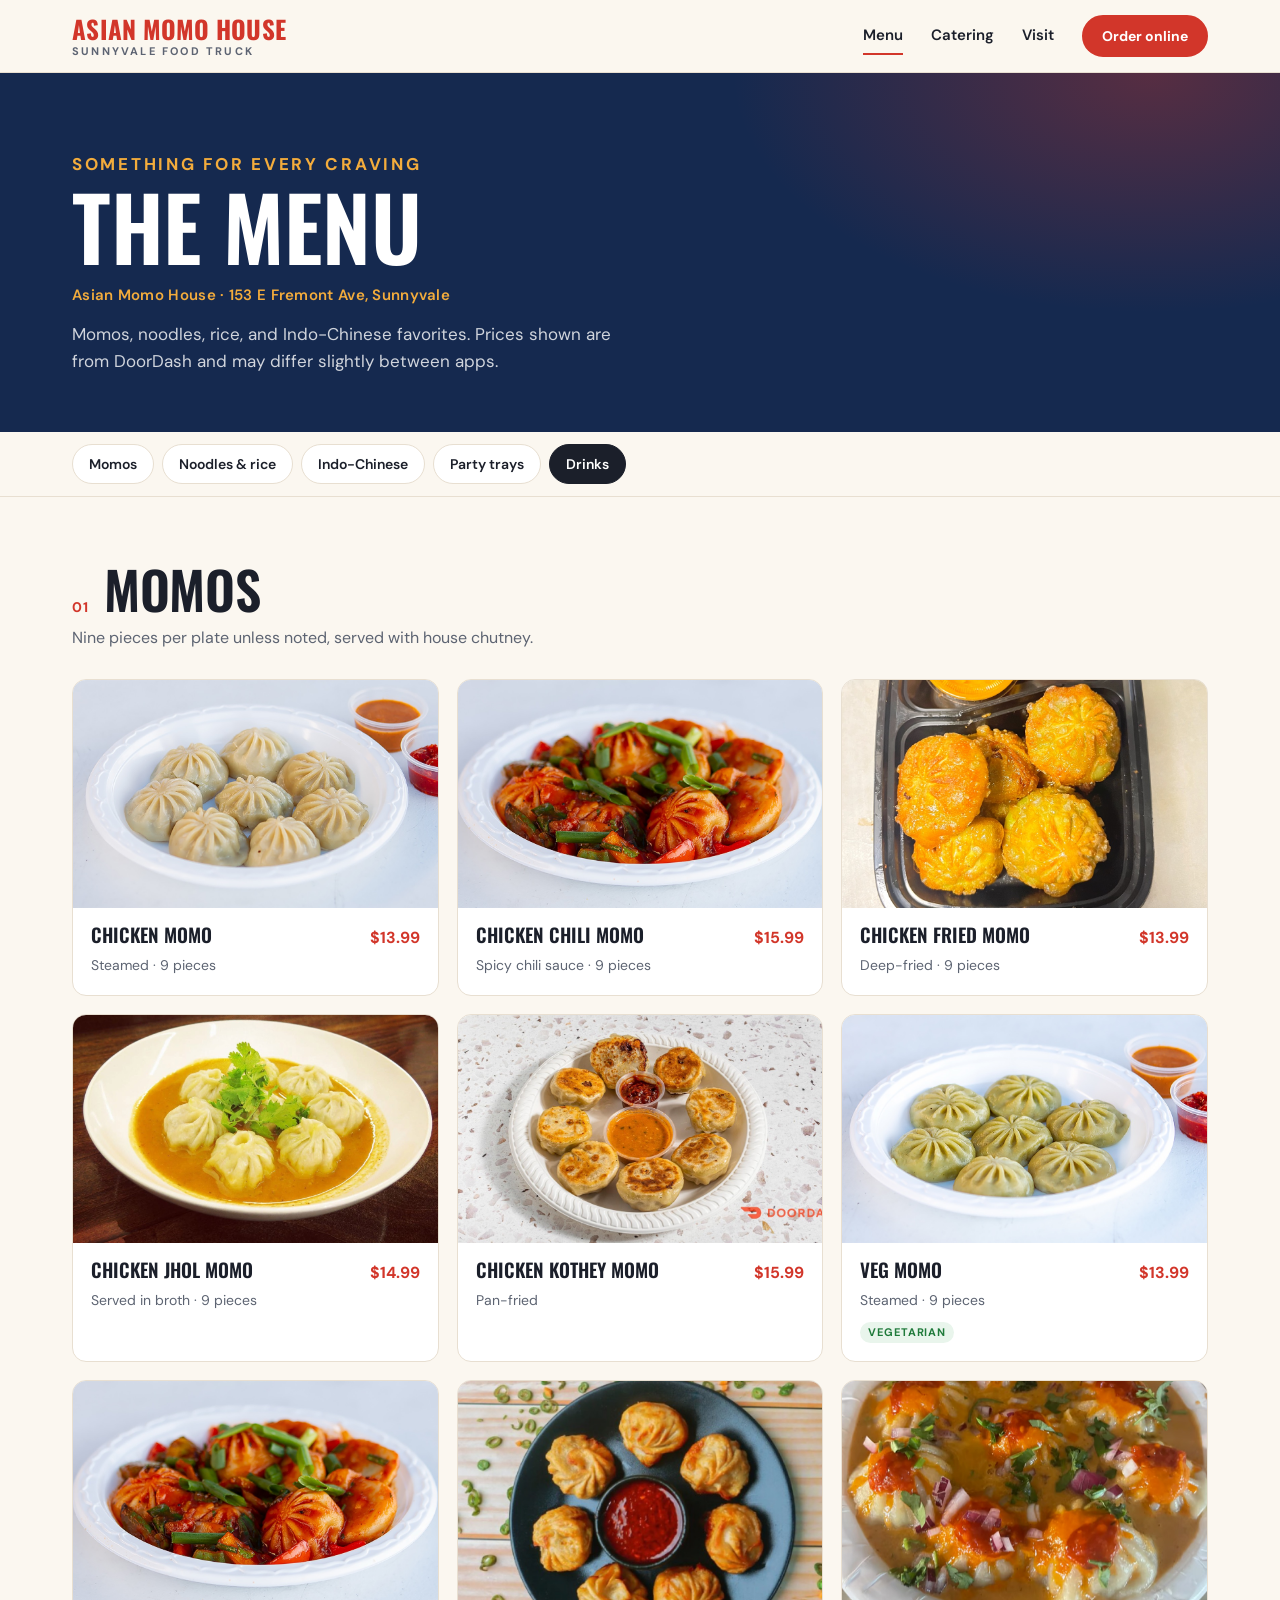
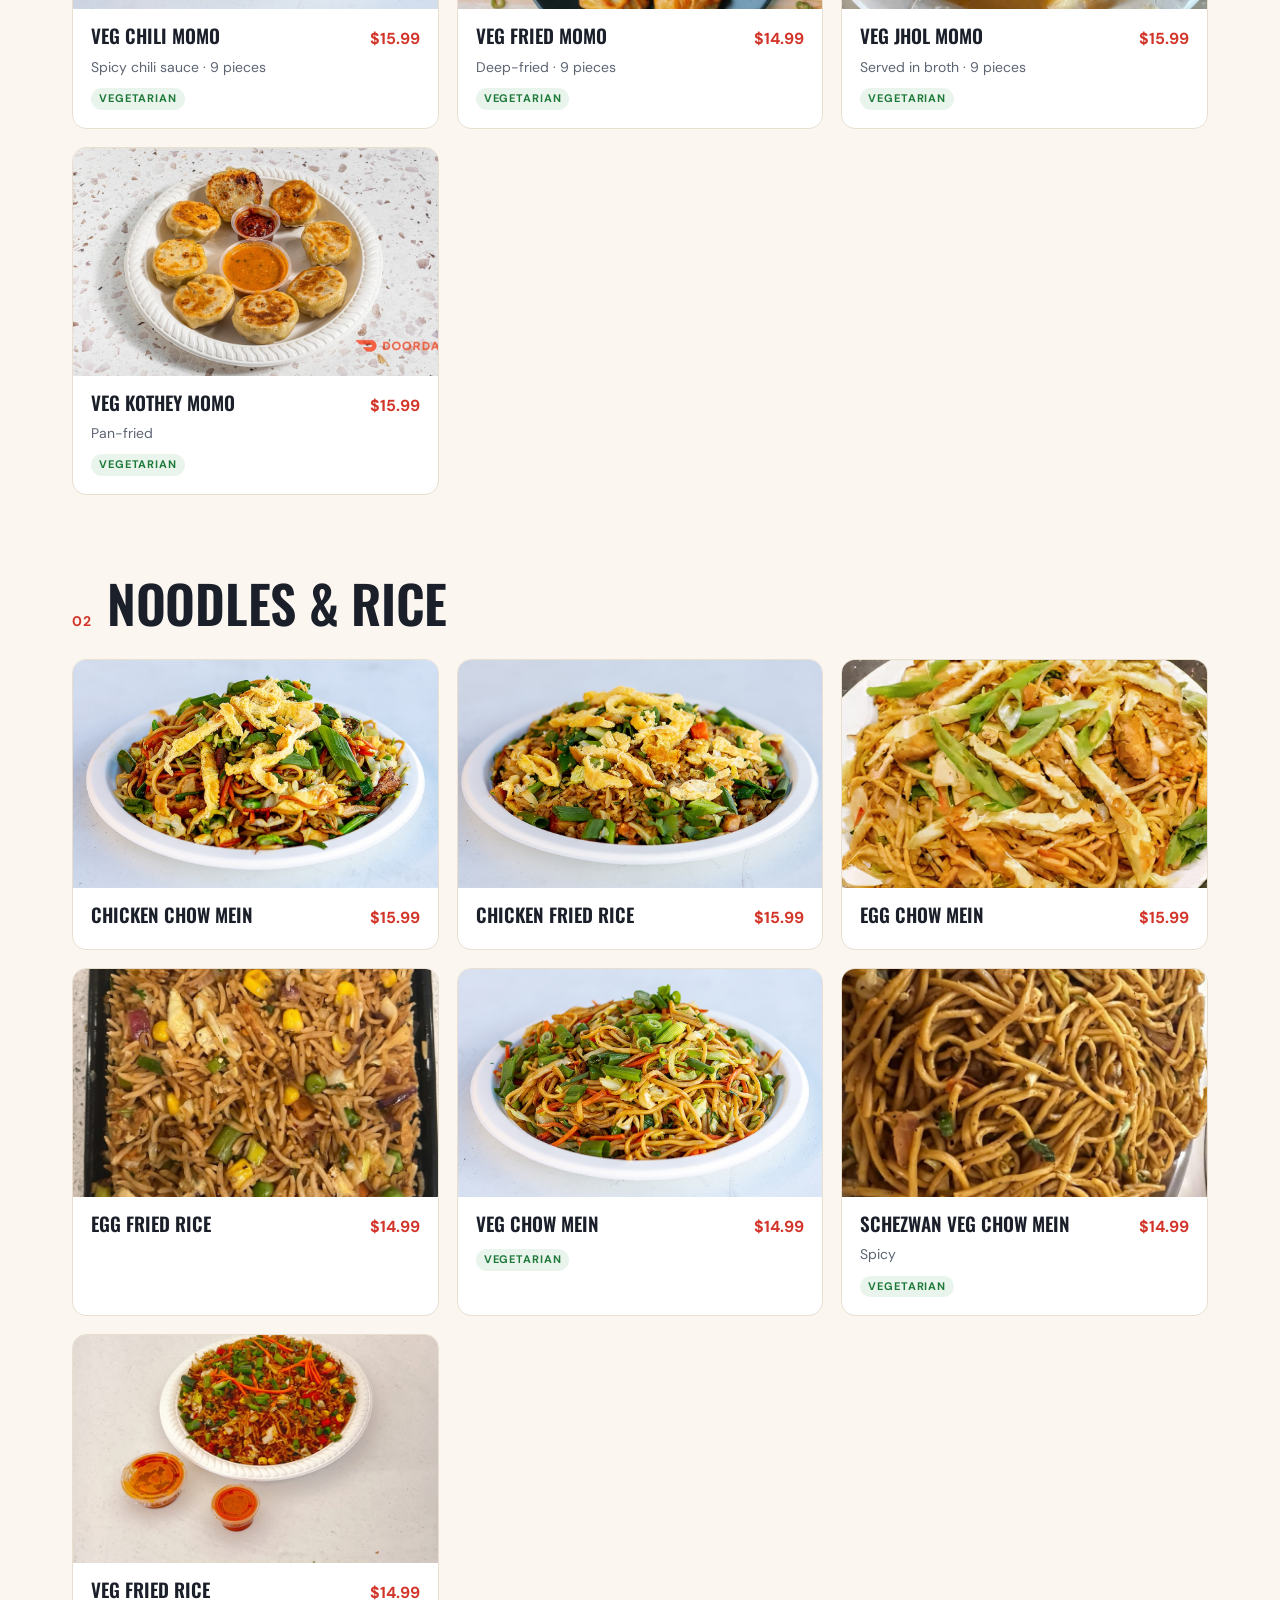
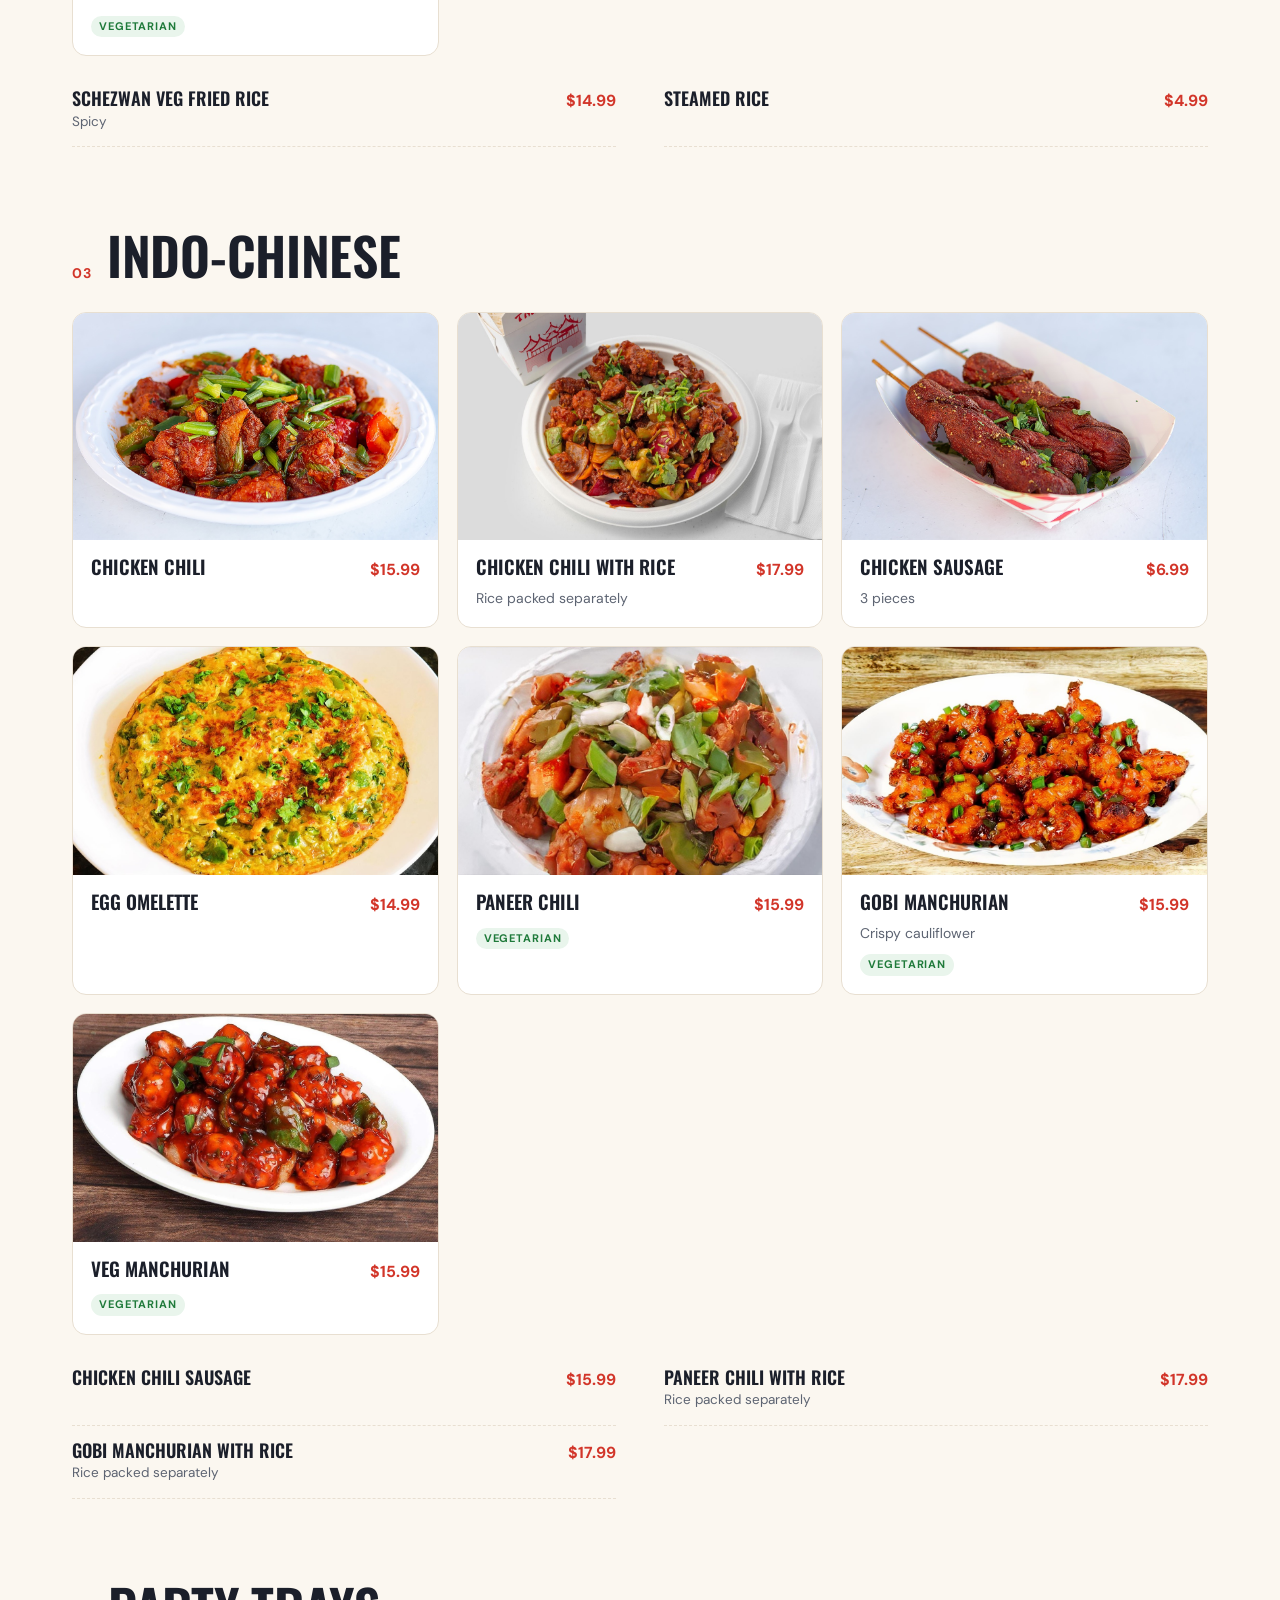
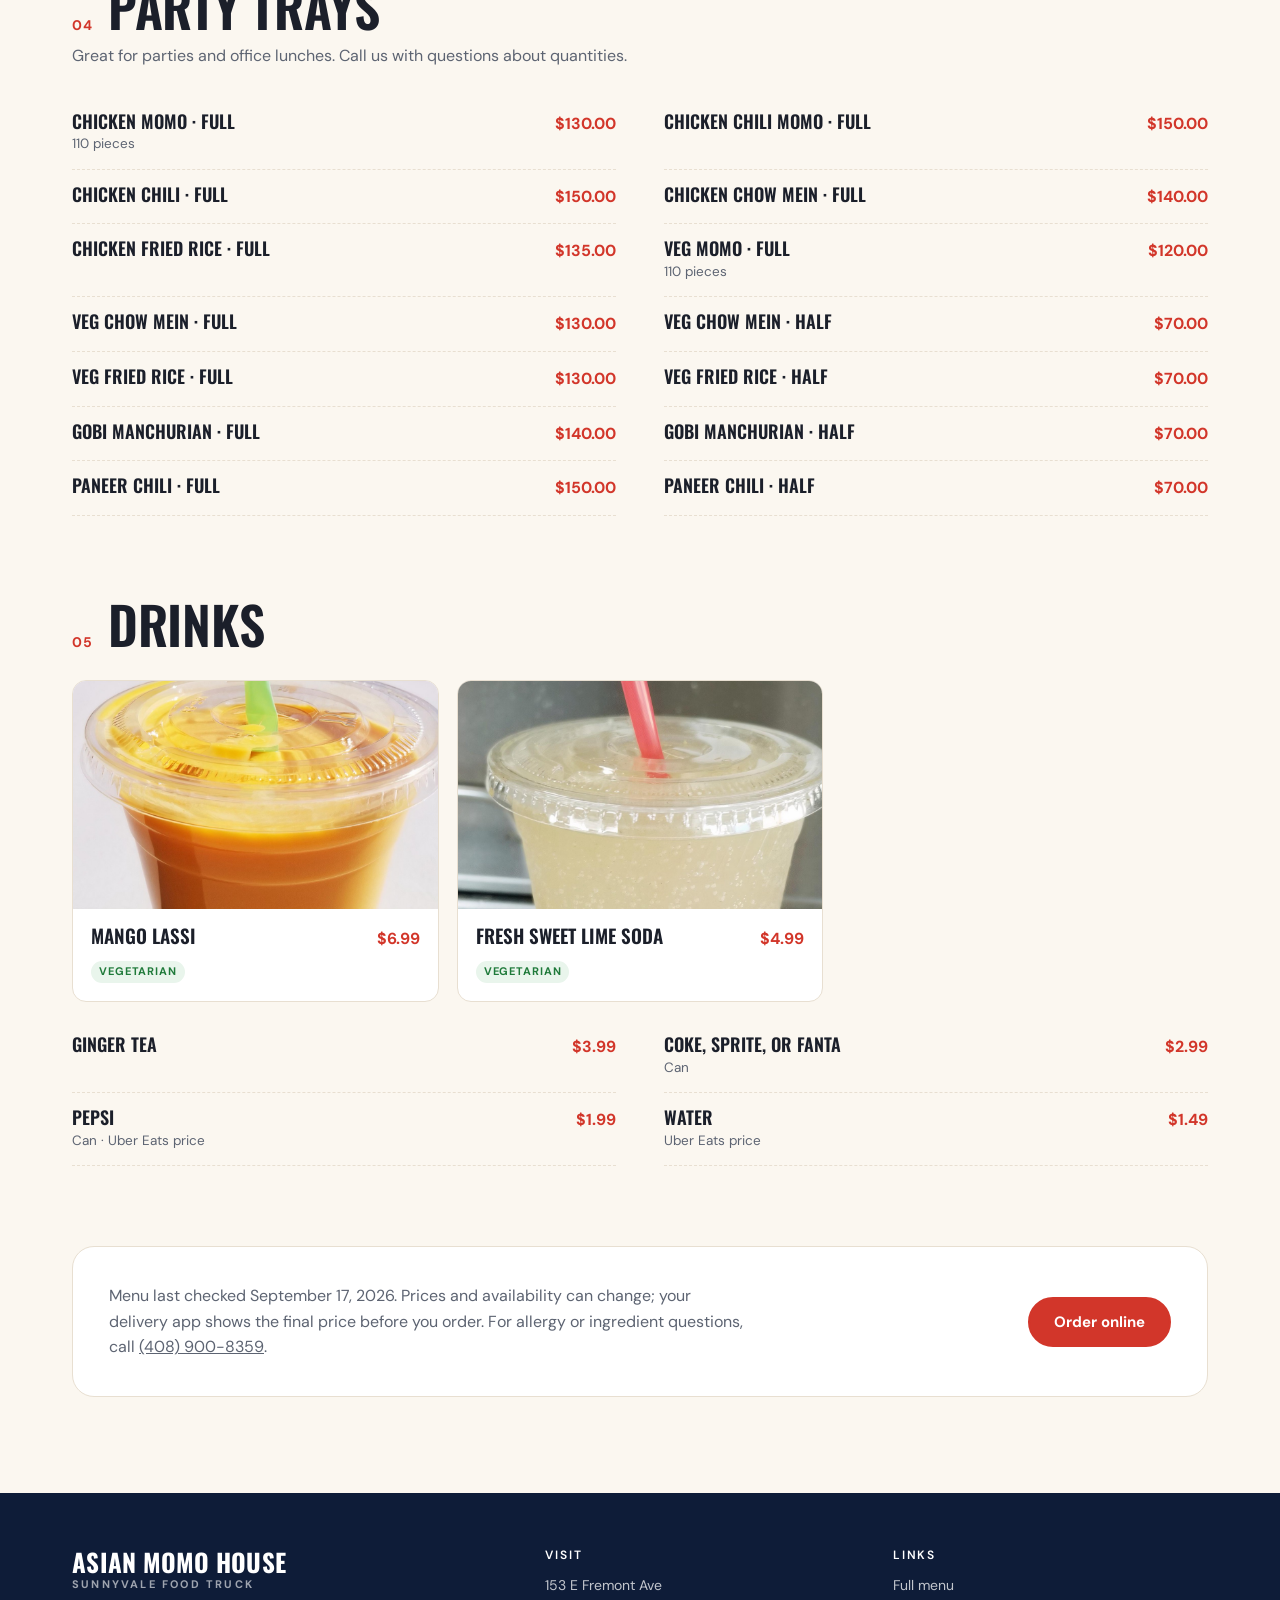
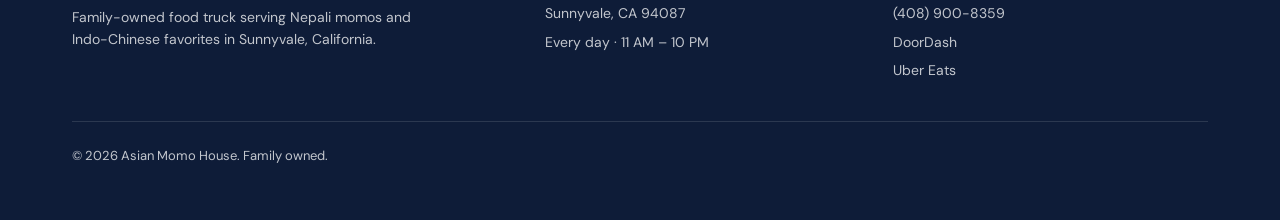
==== commit 340e46b7: "Improve local search: business and menu data, FAQ, sitemap Add Restaurant, Menu (49 items), FAQ and " ====
--- a/menu/index.html
+++ b/menu/index.html
@@ -3,24 +3,29 @@
 <head>
 <meta charset="utf-8">
 <meta name="viewport" content="width=device-width, initial-scale=1">
-<title>Menu | Asian Momo House, Sunnyvale</title>
+<title>Menu &amp; Prices | Asian Momo House, Sunnyvale</title>
 <meta name="description" content="Full menu for Asian Momo House in Sunnyvale: chicken and veg momos, chow mein, fried rice, Indo-Chinese dishes, party trays, and drinks.">
 <meta name="theme-color" content="#15294f">
-<link rel="canonical" href="https://eakraj10.github.io/menu/">
+<meta name="robots" content="index, follow, max-image-preview:large">
+<meta property="og:locale" content="en_US">
+<link rel="canonical" href="https://asianmomohousetruck.com/menu/">
 <link rel="icon" href="/favicon.svg" type="image/svg+xml">
 <link rel="apple-touch-icon" href="/apple-touch-icon.png">
 <meta property="og:type" content="website">
 <meta property="og:site_name" content="Asian Momo House">
-<meta property="og:title" content="Menu | Asian Momo House, Sunnyvale">
+<meta property="og:title" content="Menu &amp; Prices | Asian Momo House, Sunnyvale">
 <meta property="og:description" content="Full menu for Asian Momo House in Sunnyvale: chicken and veg momos, chow mein, fried rice, Indo-Chinese dishes, party trays, and drinks.">
-<meta property="og:url" content="https://eakraj10.github.io/menu/">
-<meta property="og:image" content="https://eakraj10.github.io/assets/food/chili-momo.jpg">
+<meta property="og:url" content="https://asianmomohousetruck.com/menu/">
+<meta property="og:image" content="https://asianmomohousetruck.com/assets/food/chili-momo.jpg">
+<meta property="og:image:alt" content="A plate of chili momos with red peppers and green onions">
 <meta name="twitter:card" content="summary_large_image">
 <link rel="preconnect" href="https://fonts.googleapis.com">
 <link rel="preconnect" href="https://fonts.gstatic.com" crossorigin>
 <link rel="stylesheet" href="https://fonts.googleapis.com/css2?family=DM+Sans:opsz,wght@9..40,400;9..40,500;9..40,600;9..40,700&family=Oswald:wght@500;600;700&display=swap">
-<link rel="stylesheet" href="/styles.css?v=2">
-<script type="application/ld+json">{"@context": "https://schema.org", "@type": "FoodEstablishment", "name": "Asian Momo House", "url": "https://eakraj10.github.io/", "image": "https://eakraj10.github.io/assets/food/chili-momo.jpg", "telephone": "+1-408-900-8359", "servesCuisine": ["Nepalese", "Indo-Chinese"], "priceRange": "$", "address": {"@type": "PostalAddress", "streetAddress": "153 E Fremont Ave", "addressLocality": "Sunnyvale", "addressRegion": "CA", "postalCode": "94087", "addressCountry": "US"}, "hasMenu": "https://eakraj10.github.io/menu/", "openingHoursSpecification": {"@type": "OpeningHoursSpecification", "dayOfWeek": ["Monday", "Tuesday", "Wednesday", "Thursday", "Friday", "Saturday", "Sunday"], "opens": "11:00", "closes": "22:00"}}</script>
+<link rel="stylesheet" href="/styles.css?v=3">
+<script type="application/ld+json">{"@context": "https://schema.org", "@type": "Restaurant", "@id": "https://asianmomohousetruck.com/#restaurant", "name": "Asian Momo House", "url": "https://asianmomohousetruck.com/", "description": "Family-owned food truck in Sunnyvale serving Nepali momos, chow mein, fried rice and Indo-Chinese food.", "image": ["https://asianmomohousetruck.com/assets/truck.jpg", "https://asianmomohousetruck.com/assets/food/chili-momo.jpg", "https://asianmomohousetruck.com/assets/food/chicken-momo.jpg"], "telephone": "+1-408-900-8359", "servesCuisine": ["Nepalese", "Indo-Chinese", "Himalayan", "Momos"], "priceRange": "$", "address": {"@type": "PostalAddress", "streetAddress": "153 E Fremont Ave", "addressLocality": "Sunnyvale", "addressRegion": "CA", "postalCode": "94087", "addressCountry": "US"}, "hasMap": "https://maps.google.com/?cid=3130326581011379925", "areaServed": [{"@type": "City", "name": "Sunnyvale"}, {"@type": "City", "name": "Cupertino"}, {"@type": "City", "name": "Santa Clara"}, {"@type": "City", "name": "Mountain View"}, {"@type": "City", "name": "San Jose"}], "openingHoursSpecification": {"@type": "OpeningHoursSpecification", "dayOfWeek": ["Monday", "Tuesday", "Wednesday", "Thursday", "Friday", "Saturday", "Sunday"], "opens": "11:00", "closes": "22:00"}, "acceptsReservations": false, "hasMenu": "https://asianmomohousetruck.com/menu/", "sameAs": ["https://www.yelp.com/biz/asian-momo-house-sunnyvale-6", "https://www.facebook.com/Asian-momo-house-438046136929981", "https://maps.google.com/?cid=3130326581011379925"], "potentialAction": [{"@type": "OrderAction", "target": "https://www.doordash.com/en/store/asian-momo-house-sunnyvale-678480/"}, {"@type": "OrderAction", "target": "https://www.ubereats.com/store/asian-momo-house/AxZU5n6cRjyCv6NvXXw7lw"}]}</script>
+<script type="application/ld+json">{"@context": "https://schema.org", "@type": "Menu", "@id": "https://asianmomohousetruck.com/menu/#menu", "name": "Asian Momo House menu", "url": "https://asianmomohousetruck.com/menu/", "inLanguage": "en", "hasMenuSection": [{"@type": "MenuSection", "name": "Momos", "hasMenuItem": [{"@type": "MenuItem", "name": "Chicken Momo", "offers": {"@type": "Offer", "price": "13.99", "priceCurrency": "USD"}, "description": "Steamed · 9 pieces"}, {"@type": "MenuItem", "name": "Chicken Chili Momo", "offers": {"@type": "Offer", "price": "15.99", "priceCurrency": "USD"}, "description": "Spicy chili sauce · 9 pieces"}, {"@type": "MenuItem", "name": "Chicken Fried Momo", "offers": {"@type": "Offer", "price": "13.99", "priceCurrency": "USD"}, "description": "Deep-fried · 9 pieces"}, {"@type": "MenuItem", "name": "Chicken Jhol Momo", "offers": {"@type": "Offer", "price": "14.99", "priceCurrency": "USD"}, "description": "Served in broth · 9 pieces"}, {"@type": "MenuItem", "name": "Chicken Kothey Momo", "offers": {"@type": "Offer", "price": "15.99", "priceCurrency": "USD"}, "description": "Pan-fried"}, {"@type": "MenuItem", "name": "Veg Momo", "offers": {"@type": "Offer", "price": "13.99", "priceCurrency": "USD"}, "description": "Steamed · 9 pieces"}, {"@type": "MenuItem", "name": "Veg Chili Momo", "offers": {"@type": "Offer", "price": "15.99", "priceCurrency": "USD"}, "description": "Spicy chili sauce · 9 pieces"}, {"@type": "MenuItem", "name": "Veg Fried Momo", "offers": {"@type": "Offer", "price": "14.99", "priceCurrency": "USD"}, "description": "Deep-fried · 9 pieces"}, {"@type": "MenuItem", "name": "Veg Jhol Momo", "offers": {"@type": "Offer", "price": "15.99", "priceCurrency": "USD"}, "description": "Served in broth · 9 pieces"}, {"@type": "MenuItem", "name": "Veg Kothey Momo", "offers": {"@type": "Offer", "price": "15.99", "priceCurrency": "USD"}, "description": "Pan-fried"}]}, {"@type": "MenuSection", "name": "Noodles & rice", "hasMenuItem": [{"@type": "MenuItem", "name": "Chicken Chow Mein", "offers": {"@type": "Offer", "price": "15.99", "priceCurrency": "USD"}}, {"@type": "MenuItem", "name": "Chicken Fried Rice", "offers": {"@type": "Offer", "price": "15.99", "priceCurrency": "USD"}}, {"@type": "MenuItem", "name": "Egg Chow Mein", "offers": {"@type": "Offer", "price": "15.99", "priceCurrency": "USD"}}, {"@type": "MenuItem", "name": "Egg Fried Rice", "offers": {"@type": "Offer", "price": "14.99", "priceCurrency": "USD"}}, {"@type": "MenuItem", "name": "Veg Chow Mein", "offers": {"@type": "Offer", "price": "14.99", "priceCurrency": "USD"}}, {"@type": "MenuItem", "name": "Schezwan Veg Chow Mein", "offers": {"@type": "Offer", "price": "14.99", "priceCurrency": "USD"}, "description": "Spicy"}, {"@type": "MenuItem", "name": "Veg Fried Rice", "offers": {"@type": "Offer", "price": "14.99", "priceCurrency": "USD"}}, {"@type": "MenuItem", "name": "Schezwan Veg Fried Rice", "offers": {"@type": "Offer", "price": "14.99", "priceCurrency": "USD"}, "description": "Spicy"}, {"@type": "MenuItem", "name": "Steamed Rice", "offers": {"@type": "Offer", "price": "4.99", "priceCurrency": "USD"}}]}, {"@type": "MenuSection", "name": "Indo-Chinese", "hasMenuItem": [{"@type": "MenuItem", "name": "Chicken Chili", "offers": {"@type": "Offer", "price": "15.99", "priceCurrency": "USD"}}, {"@type": "MenuItem", "name": "Chicken Chili with Rice", "offers": {"@type": "Offer", "price": "17.99", "priceCurrency": "USD"}, "description": "Rice packed separately"}, {"@type": "MenuItem", "name": "Chicken Sausage", "offers": {"@type": "Offer", "price": "6.99", "priceCurrency": "USD"}, "description": "3 pieces"}, {"@type": "MenuItem", "name": "Egg Omelette", "offers": {"@type": "Offer", "price": "14.99", "priceCurrency": "USD"}}, {"@type": "MenuItem", "name": "Paneer Chili", "offers": {"@type": "Offer", "price": "15.99", "priceCurrency": "USD"}}, {"@type": "MenuItem", "name": "Gobi Manchurian", "offers": {"@type": "Offer", "price": "15.99", "priceCurrency": "USD"}, "description": "Crispy cauliflower"}, {"@type": "MenuItem", "name": "Veg Manchurian", "offers": {"@type": "Offer", "price": "15.99", "priceCurrency": "USD"}}, {"@type": "MenuItem", "name": "Chicken Chili Sausage", "offers": {"@type": "Offer", "price": "15.99", "priceCurrency": "USD"}}, {"@type": "MenuItem", "name": "Paneer Chili with Rice", "offers": {"@type": "Offer", "price": "17.99", "priceCurrency": "USD"}, "description": "Rice packed separately"}, {"@type": "MenuItem", "name": "Gobi Manchurian with Rice", "offers": {"@type": "Offer", "price": "17.99", "priceCurrency": "USD"}, "description": "Rice packed separately"}]}, {"@type": "MenuSection", "name": "Party trays", "hasMenuItem": [{"@type": "MenuItem", "name": "Chicken Momo · Full", "offers": {"@type": "Offer", "price": "130.00", "priceCurrency": "USD"}, "description": "110 pieces"}, {"@type": "MenuItem", "name": "Chicken Chili Momo · Full", "offers": {"@type": "Offer", "price": "150.00", "priceCurrency": "USD"}}, {"@type": "MenuItem", "name": "Chicken Chili · Full", "offers": {"@type": "Offer", "price": "150.00", "priceCurrency": "USD"}}, {"@type": "MenuItem", "name": "Chicken Chow Mein · Full", "offers": {"@type": "Offer", "price": "140.00", "priceCurrency": "USD"}}, {"@type": "MenuItem", "name": "Chicken Fried Rice · Full", "offers": {"@type": "Offer", "price": "135.00", "priceCurrency": "USD"}}, {"@type": "MenuItem", "name": "Veg Momo · Full", "offers": {"@type": "Offer", "price": "120.00", "priceCurrency": "USD"}, "description": "110 pieces"}, {"@type": "MenuItem", "name": "Veg Chow Mein · Full", "offers": {"@type": "Offer", "price": "130.00", "priceCurrency": "USD"}}, {"@type": "MenuItem", "name": "Veg Chow Mein · Half", "offers": {"@type": "Offer", "price": "70.00", "priceCurrency": "USD"}}, {"@type": "MenuItem", "name": "Veg Fried Rice · Full", "offers": {"@type": "Offer", "price": "130.00", "priceCurrency": "USD"}}, {"@type": "MenuItem", "name": "Veg Fried Rice · Half", "offers": {"@type": "Offer", "price": "70.00", "priceCurrency": "USD"}}, {"@type": "MenuItem", "name": "Gobi Manchurian · Full", "offers": {"@type": "Offer", "price": "140.00", "priceCurrency": "USD"}}, {"@type": "MenuItem", "name": "Gobi Manchurian · Half", "offers": {"@type": "Offer", "price": "70.00", "priceCurrency": "USD"}}, {"@type": "MenuItem", "name": "Paneer Chili · Full", "offers": {"@type": "Offer", "price": "150.00", "priceCurrency": "USD"}}, {"@type": "MenuItem", "name": "Paneer Chili · Half", "offers": {"@type": "Offer", "price": "70.00", "priceCurrency": "USD"}}]}, {"@type": "MenuSection", "name": "Drinks", "hasMenuItem": [{"@type": "MenuItem", "name": "Mango Lassi", "offers": {"@type": "Offer", "price": "6.99", "priceCurrency": "USD"}}, {"@type": "MenuItem", "name": "Fresh Sweet Lime Soda", "offers": {"@type": "Offer", "price": "4.99", "priceCurrency": "USD"}}, {"@type": "MenuItem", "name": "Ginger Tea", "offers": {"@type": "Offer", "price": "3.99", "priceCurrency": "USD"}}, {"@type": "MenuItem", "name": "Coke, Sprite, or Fanta", "offers": {"@type": "Offer", "price": "2.99", "priceCurrency": "USD"}, "description": "Can"}, {"@type": "MenuItem", "name": "Pepsi", "offers": {"@type": "Offer", "price": "1.99", "priceCurrency": "USD"}, "description": "Can · Uber Eats price"}, {"@type": "MenuItem", "name": "Water", "offers": {"@type": "Offer", "price": "1.49", "priceCurrency": "USD"}, "description": "Uber Eats price"}]}]}</script>
+<script type="application/ld+json">{"@context": "https://schema.org", "@type": "BreadcrumbList", "itemListElement": [{"@type": "ListItem", "position": 1, "name": "Home", "item": "https://asianmomohousetruck.com/"}, {"@type": "ListItem", "position": 2, "name": "Menu", "item": "https://asianmomohousetruck.com/menu/"}]}</script>
 </head>
 <body>
 <a class="skip-link" href="#main">Skip to content</a>
@@ -39,7 +44,7 @@
   <section class="menu-hero">
     <div class="shell">
       <p class="eyebrow" style="color:var(--marigold)">Something for every craving</p>
-      <h1>The menu</h1>
+      <h1>The menu</h1><p class="menu-kicker">Asian Momo House · 153 E Fremont Ave, Sunnyvale</p>
       <p>Momos, noodles, rice, and Indo-Chinese favorites. Prices shown are from DoorDash and may differ slightly between apps.</p>
     </div>
   </section>
--- a/styles.css
+++ b/styles.css
@@ -256,3 +256,17 @@
   .footer-inner{grid-template-columns:1fr}
 }
 @media (prefers-reduced-motion:reduce){*{transition:none !important;scroll-behavior:auto !important}}
+
+/* FAQ */
+.faq-inner{display:grid;grid-template-columns:.8fr 1.2fr;gap:56px;align-items:start}
+.faq-lede{color:var(--muted);font-size:17px;line-height:1.65;margin:18px 0 0;max-width:380px}
+.faq-list{border-top:1px solid var(--line)}
+.faq-item{border-bottom:1px solid var(--line)}
+.faq-item summary{list-style:none;cursor:pointer;display:flex;justify-content:space-between;align-items:center;gap:20px;padding:20px 0;font-weight:700;font-size:17.5px;line-height:1.4}
+.faq-item summary::-webkit-details-marker{display:none}
+.faq-item summary::after{content:"+";flex:none;display:grid;place-items:center;width:30px;height:30px;border-radius:50%;background:var(--navy);color:#fff;font-size:19px;font-weight:600;transition:transform .2s}
+.faq-item[open] summary::after{transform:rotate(45deg);background:var(--chili)}
+.faq-item p{margin:-4px 0 22px;color:var(--muted);font-size:16px;line-height:1.7;max-width:620px}
+.menu-hero .menu-kicker{font-weight:600;letter-spacing:.02em;color:var(--marigold);margin:10px 0 0;font-size:15px}
+@media (max-width:1000px){.faq-inner{grid-template-columns:1fr;gap:28px}}
+@media (max-width:720px){.faq-item summary{font-size:16.5px;padding:18px 0}}
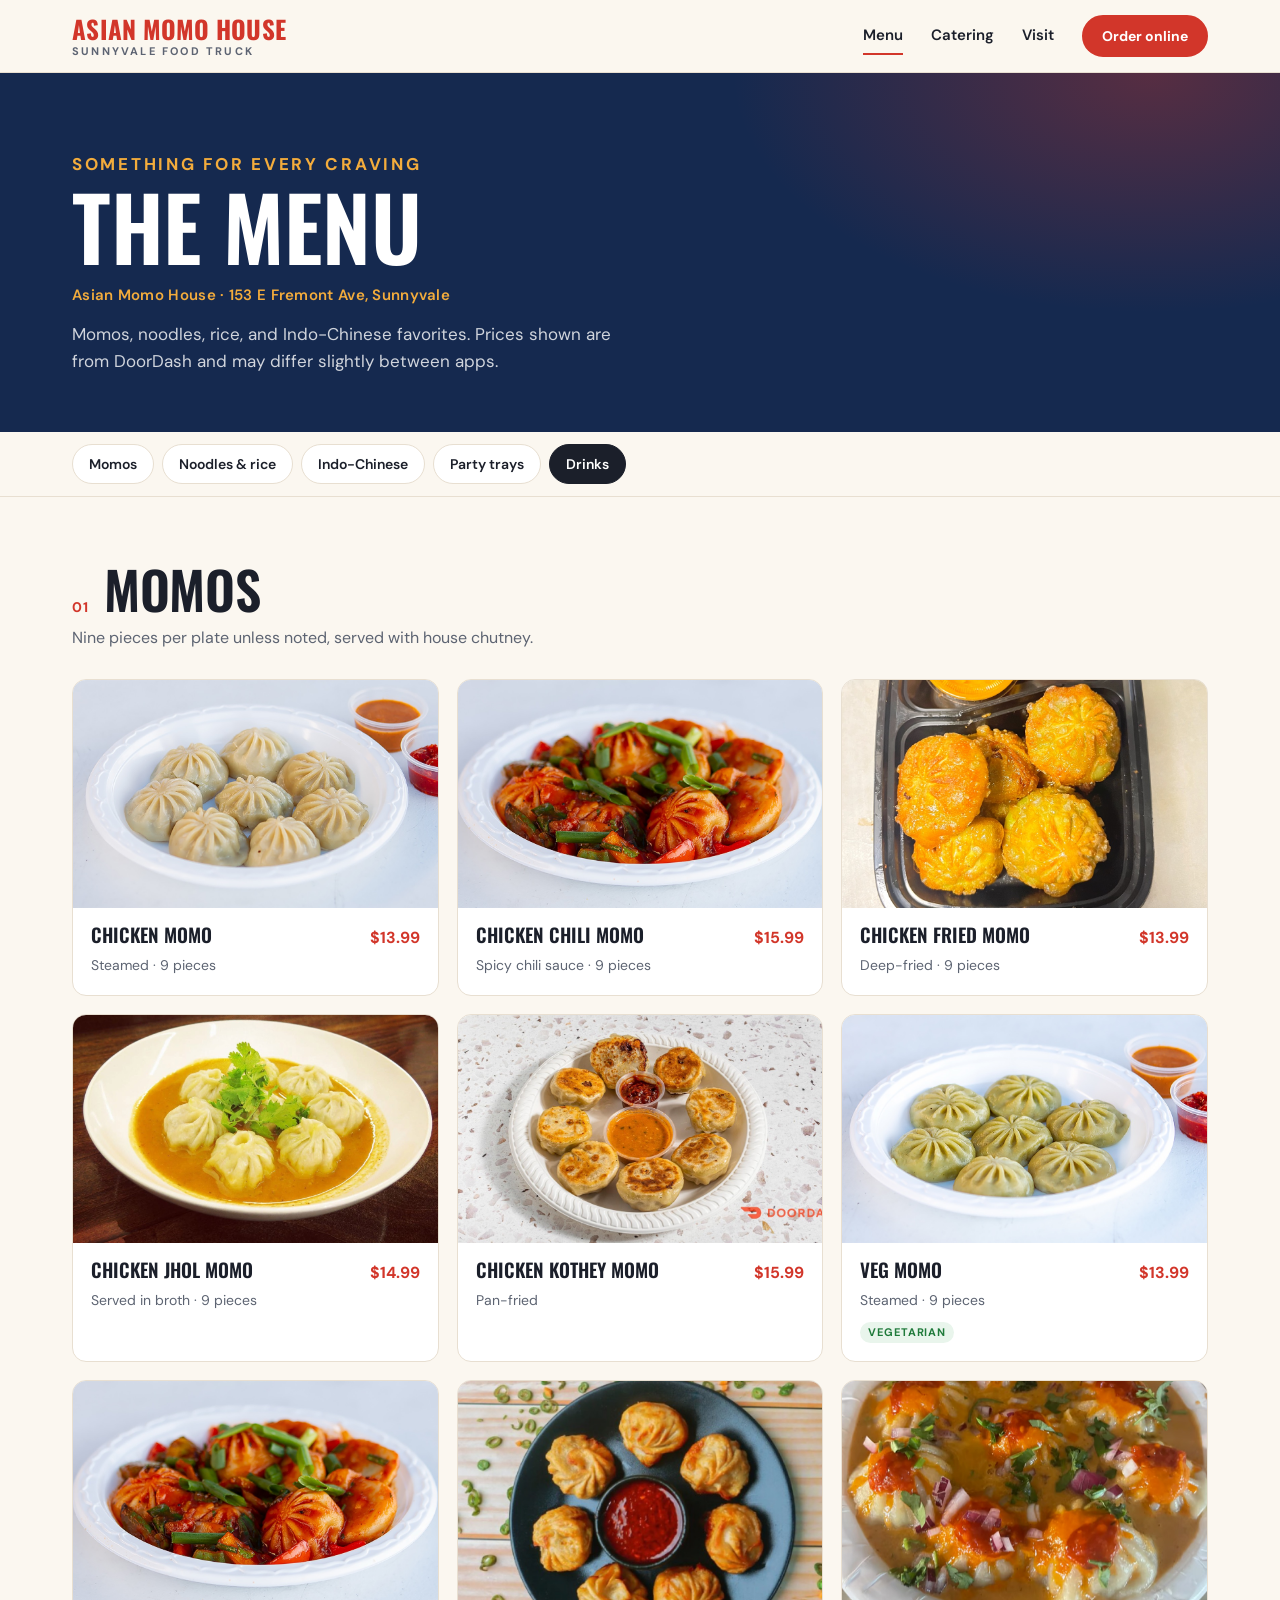
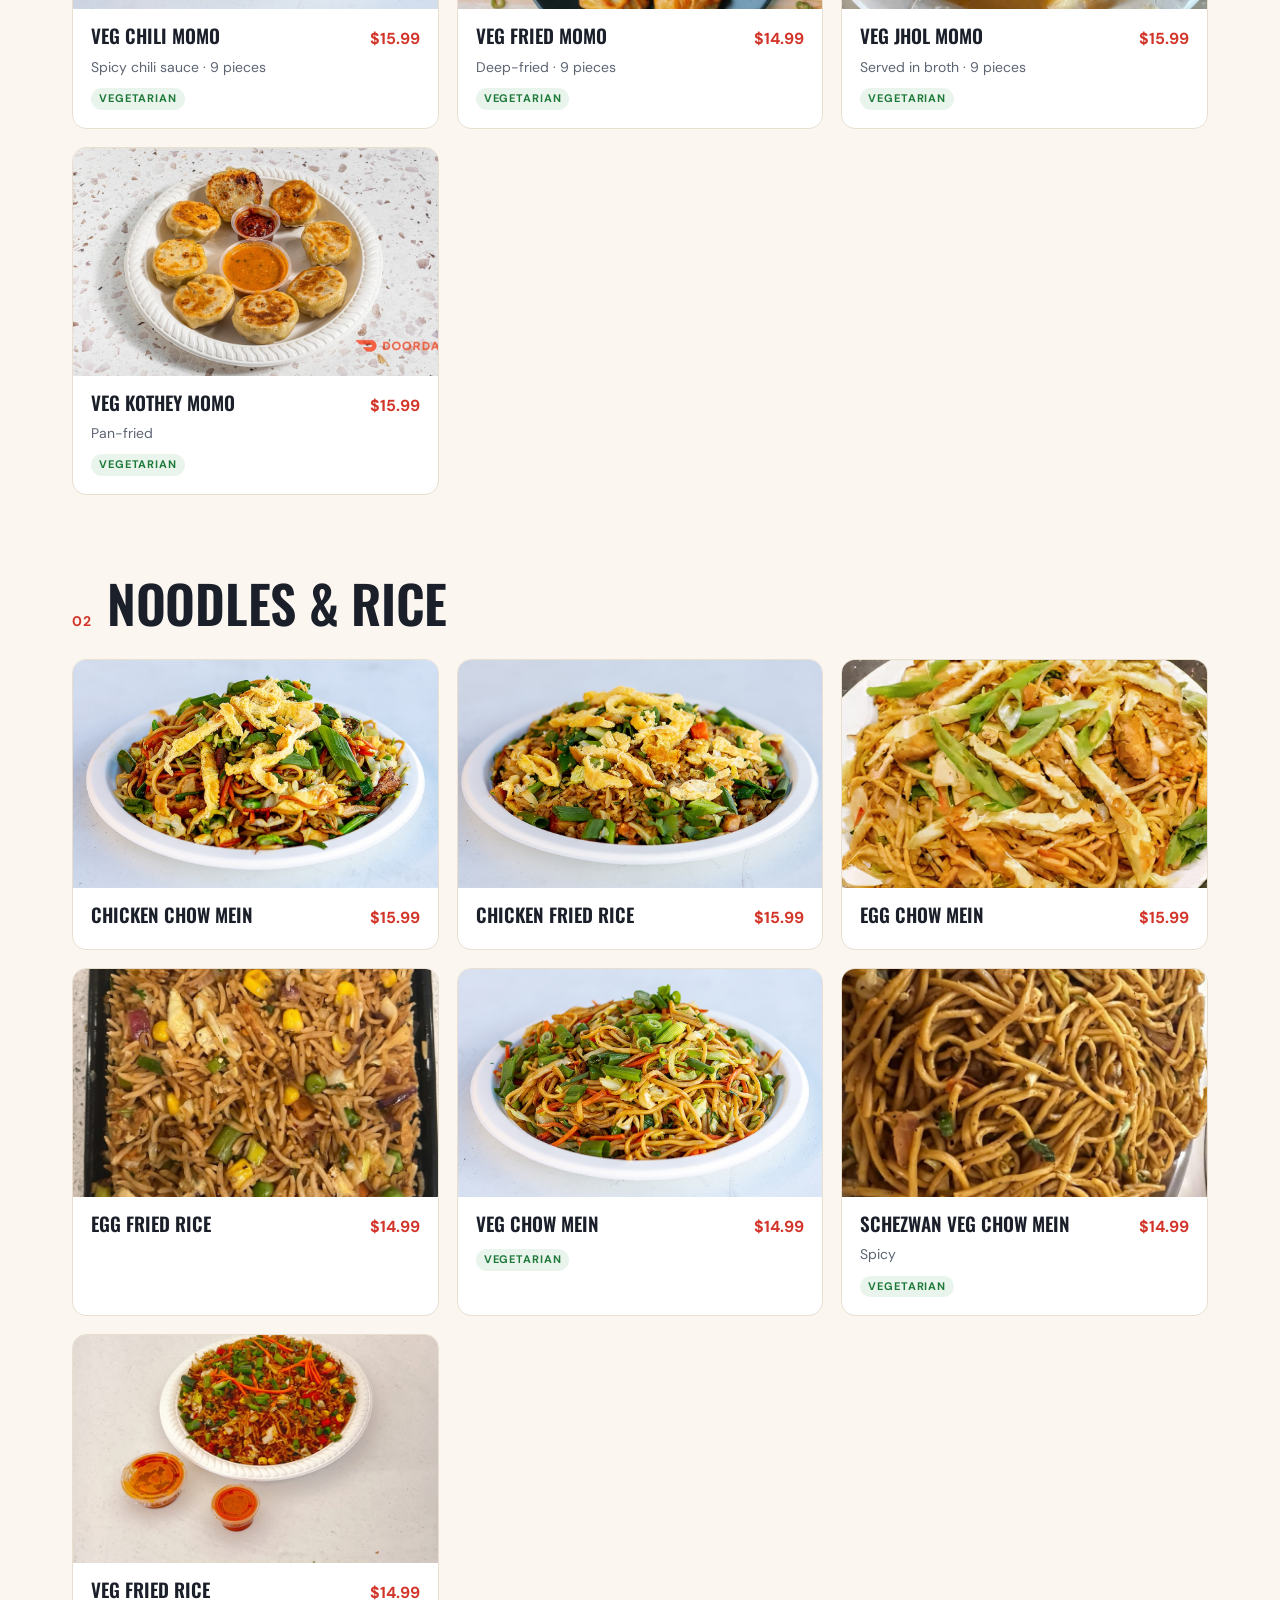
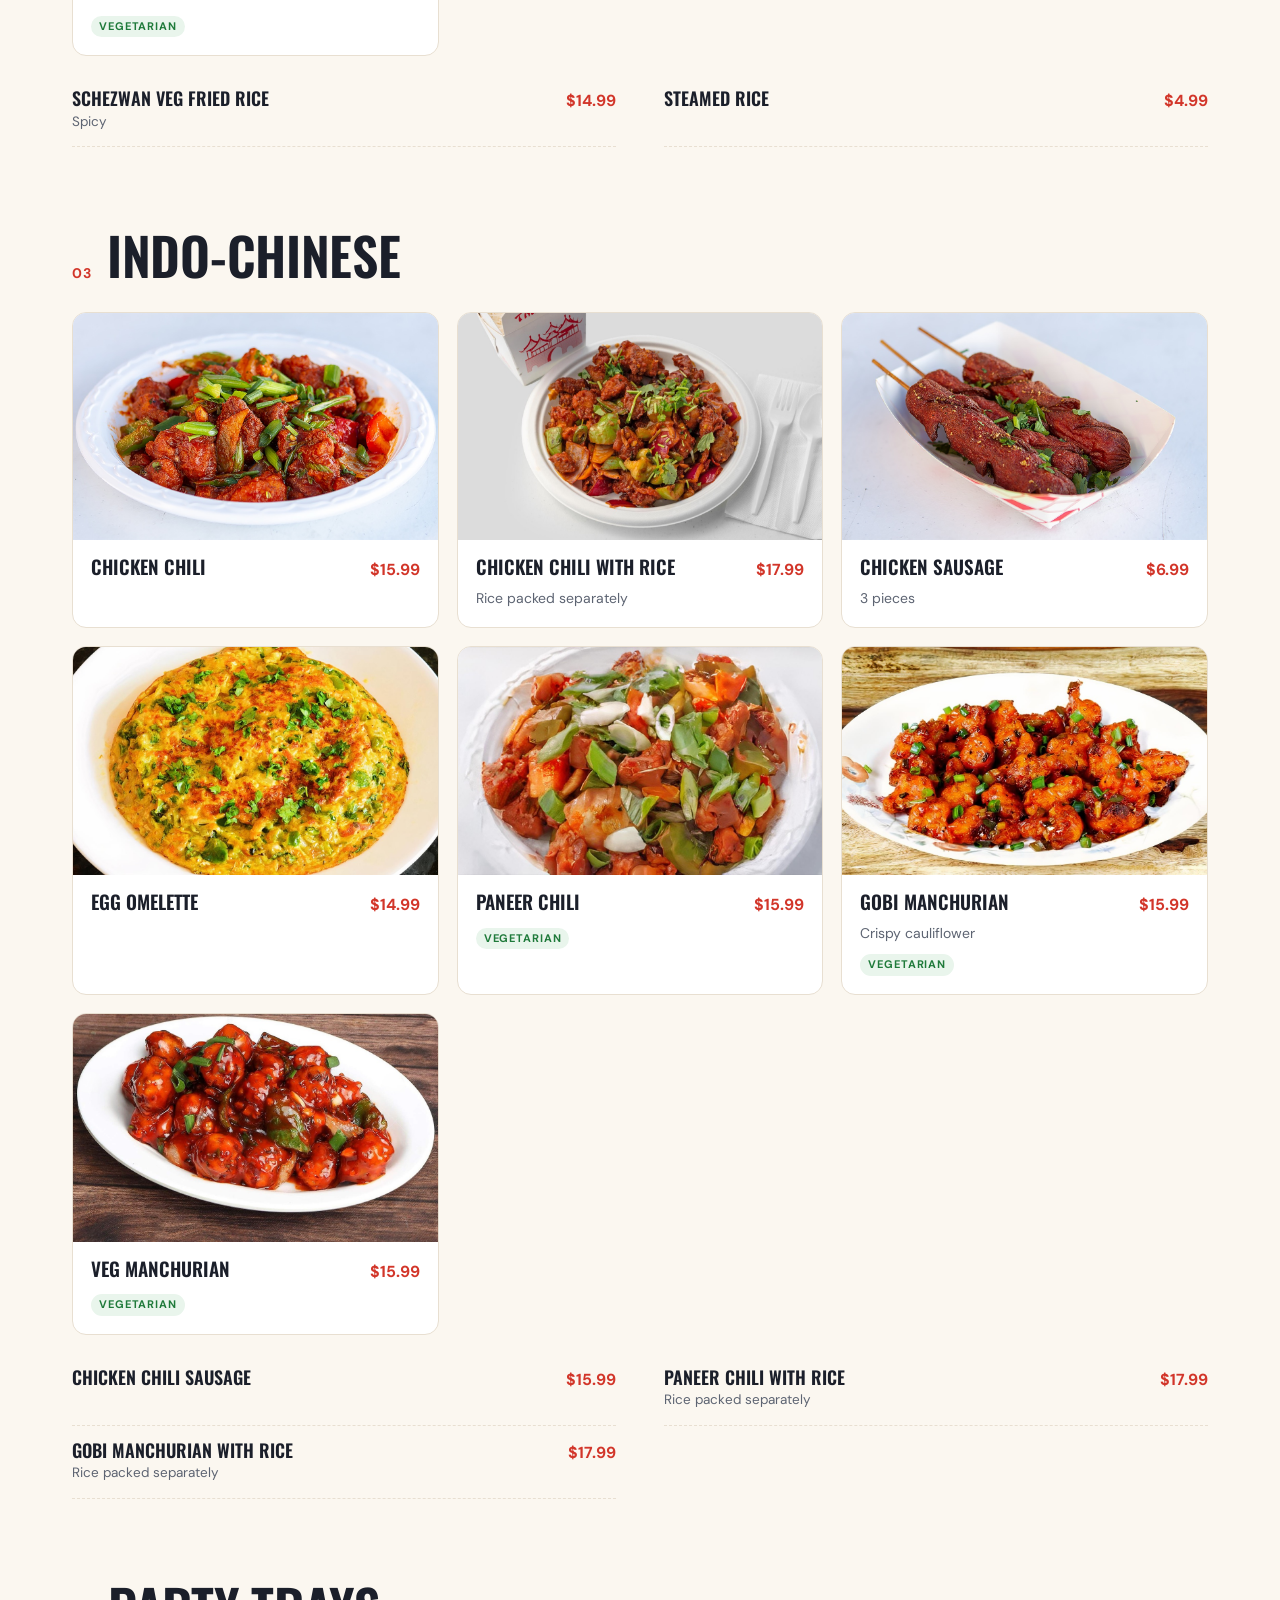
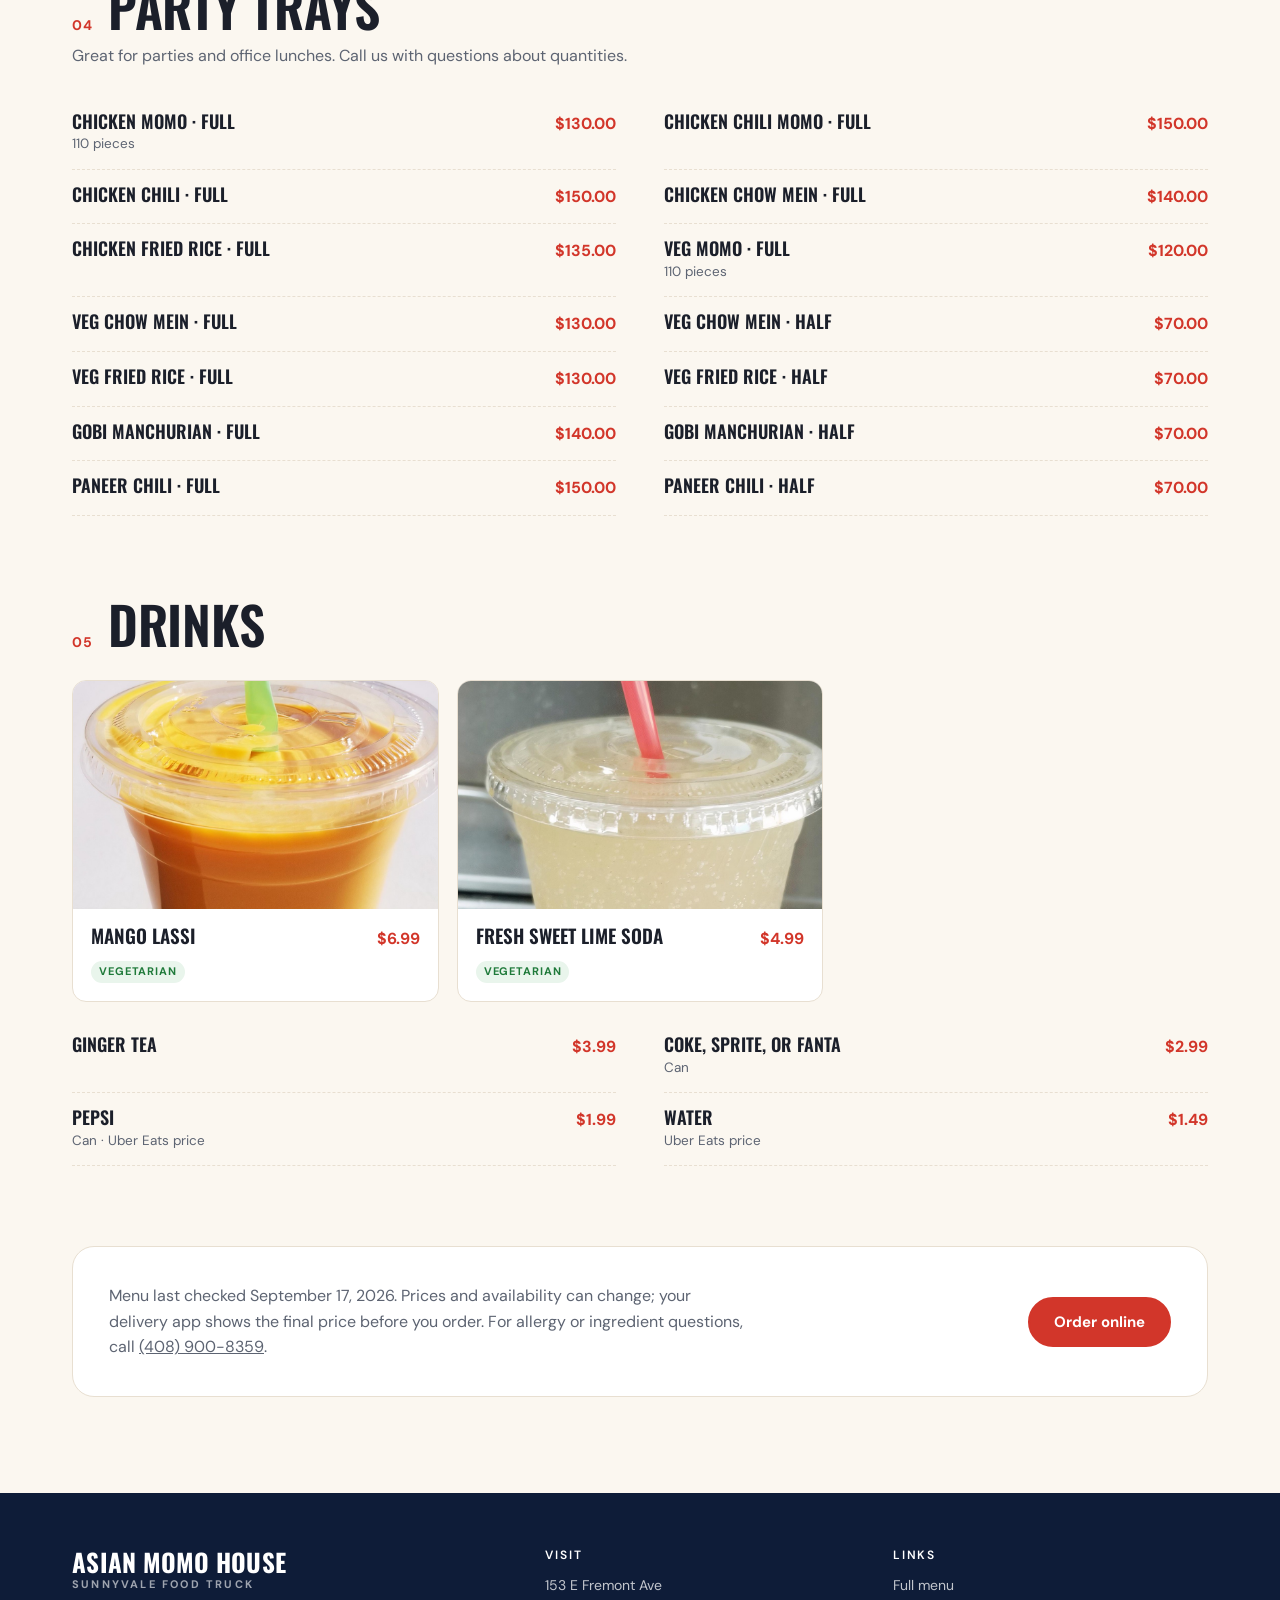
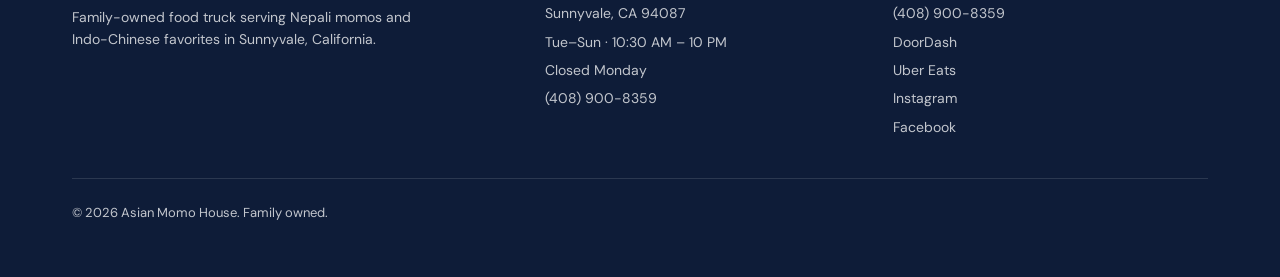
==== commit 25f7cf19: "Match Google profile: Tue-Sun 10:30-10 hours, closed Monday Update visible hours, FAQ, structured da" ====
--- a/menu/index.html
+++ b/menu/index.html
@@ -23,7 +23,7 @@
 <link rel="preconnect" href="https://fonts.gstatic.com" crossorigin>
 <link rel="stylesheet" href="https://fonts.googleapis.com/css2?family=DM+Sans:opsz,wght@9..40,400;9..40,500;9..40,600;9..40,700&family=Oswald:wght@500;600;700&display=swap">
 <link rel="stylesheet" href="/styles.css?v=3">
-<script type="application/ld+json">{"@context": "https://schema.org", "@type": "Restaurant", "@id": "https://asianmomohousetruck.com/#restaurant", "name": "Asian Momo House", "url": "https://asianmomohousetruck.com/", "description": "Family-owned food truck in Sunnyvale serving Nepali momos, chow mein, fried rice and Indo-Chinese food.", "image": ["https://asianmomohousetruck.com/assets/truck.jpg", "https://asianmomohousetruck.com/assets/food/chili-momo.jpg", "https://asianmomohousetruck.com/assets/food/chicken-momo.jpg"], "telephone": "+1-408-900-8359", "servesCuisine": ["Nepalese", "Indo-Chinese", "Himalayan", "Momos"], "priceRange": "$", "address": {"@type": "PostalAddress", "streetAddress": "153 E Fremont Ave", "addressLocality": "Sunnyvale", "addressRegion": "CA", "postalCode": "94087", "addressCountry": "US"}, "hasMap": "https://maps.google.com/?cid=3130326581011379925", "areaServed": [{"@type": "City", "name": "Sunnyvale"}, {"@type": "City", "name": "Cupertino"}, {"@type": "City", "name": "Santa Clara"}, {"@type": "City", "name": "Mountain View"}, {"@type": "City", "name": "San Jose"}], "openingHoursSpecification": {"@type": "OpeningHoursSpecification", "dayOfWeek": ["Monday", "Tuesday", "Wednesday", "Thursday", "Friday", "Saturday", "Sunday"], "opens": "11:00", "closes": "22:00"}, "acceptsReservations": false, "hasMenu": "https://asianmomohousetruck.com/menu/", "sameAs": ["https://www.yelp.com/biz/asian-momo-house-sunnyvale-6", "https://www.facebook.com/Asian-momo-house-438046136929981", "https://maps.google.com/?cid=3130326581011379925"], "potentialAction": [{"@type": "OrderAction", "target": "https://www.doordash.com/en/store/asian-momo-house-sunnyvale-678480/"}, {"@type": "OrderAction", "target": "https://www.ubereats.com/store/asian-momo-house/AxZU5n6cRjyCv6NvXXw7lw"}]}</script>
+<script type="application/ld+json">{"@context": "https://schema.org", "@type": "Restaurant", "@id": "https://asianmomohousetruck.com/#restaurant", "name": "Asian Momo House", "url": "https://asianmomohousetruck.com/", "description": "Family-owned food truck in Sunnyvale serving Nepali momos, chow mein, fried rice and Indo-Chinese food.", "image": ["https://asianmomohousetruck.com/assets/truck.jpg", "https://asianmomohousetruck.com/assets/food/chili-momo.jpg", "https://asianmomohousetruck.com/assets/food/chicken-momo.jpg"], "telephone": "+1-408-900-8359", "servesCuisine": ["Nepalese", "Indo-Chinese", "Himalayan", "Momos"], "priceRange": "$", "address": {"@type": "PostalAddress", "streetAddress": "153 E Fremont Ave", "addressLocality": "Sunnyvale", "addressRegion": "CA", "postalCode": "94087", "addressCountry": "US"}, "hasMap": "https://maps.google.com/?cid=3130326581011379925", "areaServed": [{"@type": "City", "name": "Sunnyvale"}, {"@type": "City", "name": "Cupertino"}, {"@type": "City", "name": "Santa Clara"}, {"@type": "City", "name": "Mountain View"}, {"@type": "City", "name": "San Jose"}], "openingHoursSpecification": {"@type": "OpeningHoursSpecification", "dayOfWeek": ["Tuesday", "Wednesday", "Thursday", "Friday", "Saturday", "Sunday"], "opens": "10:30", "closes": "22:00"}, "acceptsReservations": false, "hasMenu": "https://asianmomohousetruck.com/menu/", "sameAs": ["https://www.yelp.com/biz/asian-momo-house-sunnyvale-6", "https://www.instagram.com/asianmomohouse/", "https://www.facebook.com/people/Asian-Momo-House/61553813893345/", "https://maps.google.com/?cid=3130326581011379925"], "potentialAction": [{"@type": "OrderAction", "target": "https://www.doordash.com/en/store/asian-momo-house-sunnyvale-678480/"}, {"@type": "OrderAction", "target": "https://www.ubereats.com/store/asian-momo-house/AxZU5n6cRjyCv6NvXXw7lw"}]}</script>
 <script type="application/ld+json">{"@context": "https://schema.org", "@type": "Menu", "@id": "https://asianmomohousetruck.com/menu/#menu", "name": "Asian Momo House menu", "url": "https://asianmomohousetruck.com/menu/", "inLanguage": "en", "hasMenuSection": [{"@type": "MenuSection", "name": "Momos", "hasMenuItem": [{"@type": "MenuItem", "name": "Chicken Momo", "offers": {"@type": "Offer", "price": "13.99", "priceCurrency": "USD"}, "description": "Steamed · 9 pieces"}, {"@type": "MenuItem", "name": "Chicken Chili Momo", "offers": {"@type": "Offer", "price": "15.99", "priceCurrency": "USD"}, "description": "Spicy chili sauce · 9 pieces"}, {"@type": "MenuItem", "name": "Chicken Fried Momo", "offers": {"@type": "Offer", "price": "13.99", "priceCurrency": "USD"}, "description": "Deep-fried · 9 pieces"}, {"@type": "MenuItem", "name": "Chicken Jhol Momo", "offers": {"@type": "Offer", "price": "14.99", "priceCurrency": "USD"}, "description": "Served in broth · 9 pieces"}, {"@type": "MenuItem", "name": "Chicken Kothey Momo", "offers": {"@type": "Offer", "price": "15.99", "priceCurrency": "USD"}, "description": "Pan-fried"}, {"@type": "MenuItem", "name": "Veg Momo", "offers": {"@type": "Offer", "price": "13.99", "priceCurrency": "USD"}, "description": "Steamed · 9 pieces"}, {"@type": "MenuItem", "name": "Veg Chili Momo", "offers": {"@type": "Offer", "price": "15.99", "priceCurrency": "USD"}, "description": "Spicy chili sauce · 9 pieces"}, {"@type": "MenuItem", "name": "Veg Fried Momo", "offers": {"@type": "Offer", "price": "14.99", "priceCurrency": "USD"}, "description": "Deep-fried · 9 pieces"}, {"@type": "MenuItem", "name": "Veg Jhol Momo", "offers": {"@type": "Offer", "price": "15.99", "priceCurrency": "USD"}, "description": "Served in broth · 9 pieces"}, {"@type": "MenuItem", "name": "Veg Kothey Momo", "offers": {"@type": "Offer", "price": "15.99", "priceCurrency": "USD"}, "description": "Pan-fried"}]}, {"@type": "MenuSection", "name": "Noodles & rice", "hasMenuItem": [{"@type": "MenuItem", "name": "Chicken Chow Mein", "offers": {"@type": "Offer", "price": "15.99", "priceCurrency": "USD"}}, {"@type": "MenuItem", "name": "Chicken Fried Rice", "offers": {"@type": "Offer", "price": "15.99", "priceCurrency": "USD"}}, {"@type": "MenuItem", "name": "Egg Chow Mein", "offers": {"@type": "Offer", "price": "15.99", "priceCurrency": "USD"}}, {"@type": "MenuItem", "name": "Egg Fried Rice", "offers": {"@type": "Offer", "price": "14.99", "priceCurrency": "USD"}}, {"@type": "MenuItem", "name": "Veg Chow Mein", "offers": {"@type": "Offer", "price": "14.99", "priceCurrency": "USD"}}, {"@type": "MenuItem", "name": "Schezwan Veg Chow Mein", "offers": {"@type": "Offer", "price": "14.99", "priceCurrency": "USD"}, "description": "Spicy"}, {"@type": "MenuItem", "name": "Veg Fried Rice", "offers": {"@type": "Offer", "price": "14.99", "priceCurrency": "USD"}}, {"@type": "MenuItem", "name": "Schezwan Veg Fried Rice", "offers": {"@type": "Offer", "price": "14.99", "priceCurrency": "USD"}, "description": "Spicy"}, {"@type": "MenuItem", "name": "Steamed Rice", "offers": {"@type": "Offer", "price": "4.99", "priceCurrency": "USD"}}]}, {"@type": "MenuSection", "name": "Indo-Chinese", "hasMenuItem": [{"@type": "MenuItem", "name": "Chicken Chili", "offers": {"@type": "Offer", "price": "15.99", "priceCurrency": "USD"}}, {"@type": "MenuItem", "name": "Chicken Chili with Rice", "offers": {"@type": "Offer", "price": "17.99", "priceCurrency": "USD"}, "description": "Rice packed separately"}, {"@type": "MenuItem", "name": "Chicken Sausage", "offers": {"@type": "Offer", "price": "6.99", "priceCurrency": "USD"}, "description": "3 pieces"}, {"@type": "MenuItem", "name": "Egg Omelette", "offers": {"@type": "Offer", "price": "14.99", "priceCurrency": "USD"}}, {"@type": "MenuItem", "name": "Paneer Chili", "offers": {"@type": "Offer", "price": "15.99", "priceCurrency": "USD"}}, {"@type": "MenuItem", "name": "Gobi Manchurian", "offers": {"@type": "Offer", "price": "15.99", "priceCurrency": "USD"}, "description": "Crispy cauliflower"}, {"@type": "MenuItem", "name": "Veg Manchurian", "offers": {"@type": "Offer", "price": "15.99", "priceCurrency": "USD"}}, {"@type": "MenuItem", "name": "Chicken Chili Sausage", "offers": {"@type": "Offer", "price": "15.99", "priceCurrency": "USD"}}, {"@type": "MenuItem", "name": "Paneer Chili with Rice", "offers": {"@type": "Offer", "price": "17.99", "priceCurrency": "USD"}, "description": "Rice packed separately"}, {"@type": "MenuItem", "name": "Gobi Manchurian with Rice", "offers": {"@type": "Offer", "price": "17.99", "priceCurrency": "USD"}, "description": "Rice packed separately"}]}, {"@type": "MenuSection", "name": "Party trays", "hasMenuItem": [{"@type": "MenuItem", "name": "Chicken Momo · Full", "offers": {"@type": "Offer", "price": "130.00", "priceCurrency": "USD"}, "description": "110 pieces"}, {"@type": "MenuItem", "name": "Chicken Chili Momo · Full", "offers": {"@type": "Offer", "price": "150.00", "priceCurrency": "USD"}}, {"@type": "MenuItem", "name": "Chicken Chili · Full", "offers": {"@type": "Offer", "price": "150.00", "priceCurrency": "USD"}}, {"@type": "MenuItem", "name": "Chicken Chow Mein · Full", "offers": {"@type": "Offer", "price": "140.00", "priceCurrency": "USD"}}, {"@type": "MenuItem", "name": "Chicken Fried Rice · Full", "offers": {"@type": "Offer", "price": "135.00", "priceCurrency": "USD"}}, {"@type": "MenuItem", "name": "Veg Momo · Full", "offers": {"@type": "Offer", "price": "120.00", "priceCurrency": "USD"}, "description": "110 pieces"}, {"@type": "MenuItem", "name": "Veg Chow Mein · Full", "offers": {"@type": "Offer", "price": "130.00", "priceCurrency": "USD"}}, {"@type": "MenuItem", "name": "Veg Chow Mein · Half", "offers": {"@type": "Offer", "price": "70.00", "priceCurrency": "USD"}}, {"@type": "MenuItem", "name": "Veg Fried Rice · Full", "offers": {"@type": "Offer", "price": "130.00", "priceCurrency": "USD"}}, {"@type": "MenuItem", "name": "Veg Fried Rice · Half", "offers": {"@type": "Offer", "price": "70.00", "priceCurrency": "USD"}}, {"@type": "MenuItem", "name": "Gobi Manchurian · Full", "offers": {"@type": "Offer", "price": "140.00", "priceCurrency": "USD"}}, {"@type": "MenuItem", "name": "Gobi Manchurian · Half", "offers": {"@type": "Offer", "price": "70.00", "priceCurrency": "USD"}}, {"@type": "MenuItem", "name": "Paneer Chili · Full", "offers": {"@type": "Offer", "price": "150.00", "priceCurrency": "USD"}}, {"@type": "MenuItem", "name": "Paneer Chili · Half", "offers": {"@type": "Offer", "price": "70.00", "priceCurrency": "USD"}}]}, {"@type": "MenuSection", "name": "Drinks", "hasMenuItem": [{"@type": "MenuItem", "name": "Mango Lassi", "offers": {"@type": "Offer", "price": "6.99", "priceCurrency": "USD"}}, {"@type": "MenuItem", "name": "Fresh Sweet Lime Soda", "offers": {"@type": "Offer", "price": "4.99", "priceCurrency": "USD"}}, {"@type": "MenuItem", "name": "Ginger Tea", "offers": {"@type": "Offer", "price": "3.99", "priceCurrency": "USD"}}, {"@type": "MenuItem", "name": "Coke, Sprite, or Fanta", "offers": {"@type": "Offer", "price": "2.99", "priceCurrency": "USD"}, "description": "Can"}, {"@type": "MenuItem", "name": "Pepsi", "offers": {"@type": "Offer", "price": "1.99", "priceCurrency": "USD"}, "description": "Can · Uber Eats price"}, {"@type": "MenuItem", "name": "Water", "offers": {"@type": "Offer", "price": "1.49", "priceCurrency": "USD"}, "description": "Uber Eats price"}]}]}</script>
 <script type="application/ld+json">{"@context": "https://schema.org", "@type": "BreadcrumbList", "itemListElement": [{"@type": "ListItem", "position": 1, "name": "Home", "item": "https://asianmomohousetruck.com/"}, {"@type": "ListItem", "position": 2, "name": "Menu", "item": "https://asianmomohousetruck.com/menu/"}]}</script>
 </head>
@@ -161,11 +161,11 @@
       </div>
       <div>
         <h3>Visit</h3>
-        <ul><li>153 E Fremont Ave</li><li>Sunnyvale, CA 94087</li><li>Every day · 11 AM – 10 PM</li></ul>
+        <ul><li>153 E Fremont Ave</li><li>Sunnyvale, CA 94087</li><li>Tue–Sun · 10:30 AM – 10 PM</li><li>Closed Monday</li><li><a href="tel:+14089008359">(408) 900-8359</a></li></ul>
       </div>
       <div>
         <h3>Links</h3>
-        <ul><li><a href="/menu/">Full menu</a></li><li><a href="tel:+14089008359">(408) 900-8359</a></li><li><a href="https://www.doordash.com/en/store/asian-momo-house-sunnyvale-678480/" target="_blank" rel="noopener">DoorDash</a></li><li><a href="https://www.ubereats.com/store/asian-momo-house/AxZU5n6cRjyCv6NvXXw7lw" target="_blank" rel="noopener">Uber Eats</a></li></ul>
+        <ul><li><a href="/menu/">Full menu</a></li><li><a href="tel:+14089008359">(408) 900-8359</a></li><li><a href="https://www.doordash.com/en/store/asian-momo-house-sunnyvale-678480/" target="_blank" rel="noopener">DoorDash</a></li><li><a href="https://www.ubereats.com/store/asian-momo-house/AxZU5n6cRjyCv6NvXXw7lw" target="_blank" rel="noopener">Uber Eats</a></li><li><a href="https://www.instagram.com/asianmomohouse/" target="_blank" rel="noopener">Instagram</a></li><li><a href="https://www.facebook.com/people/Asian-Momo-House/61553813893345/" target="_blank" rel="noopener">Facebook</a></li></ul>
       </div>
     </div>
     <p class="footer-base">© <span data-year>2026</span> Asian Momo House. Family owned.</p>
@@ -181,6 +181,6 @@
   <a class="provider phone" href="tel:+14089008359">Call the truck · (408) 900-8359 <span aria-hidden="true">→</span></a>
   <p class="modal-note">Prices, delivery area, and hours are set by each app. Links open in a new tab.</p>
 </dialog>
-<script src="/site.js?v=2" defer></script>
+<script src="/site.js?v=3" defer></script>
 </body>
 </html>
